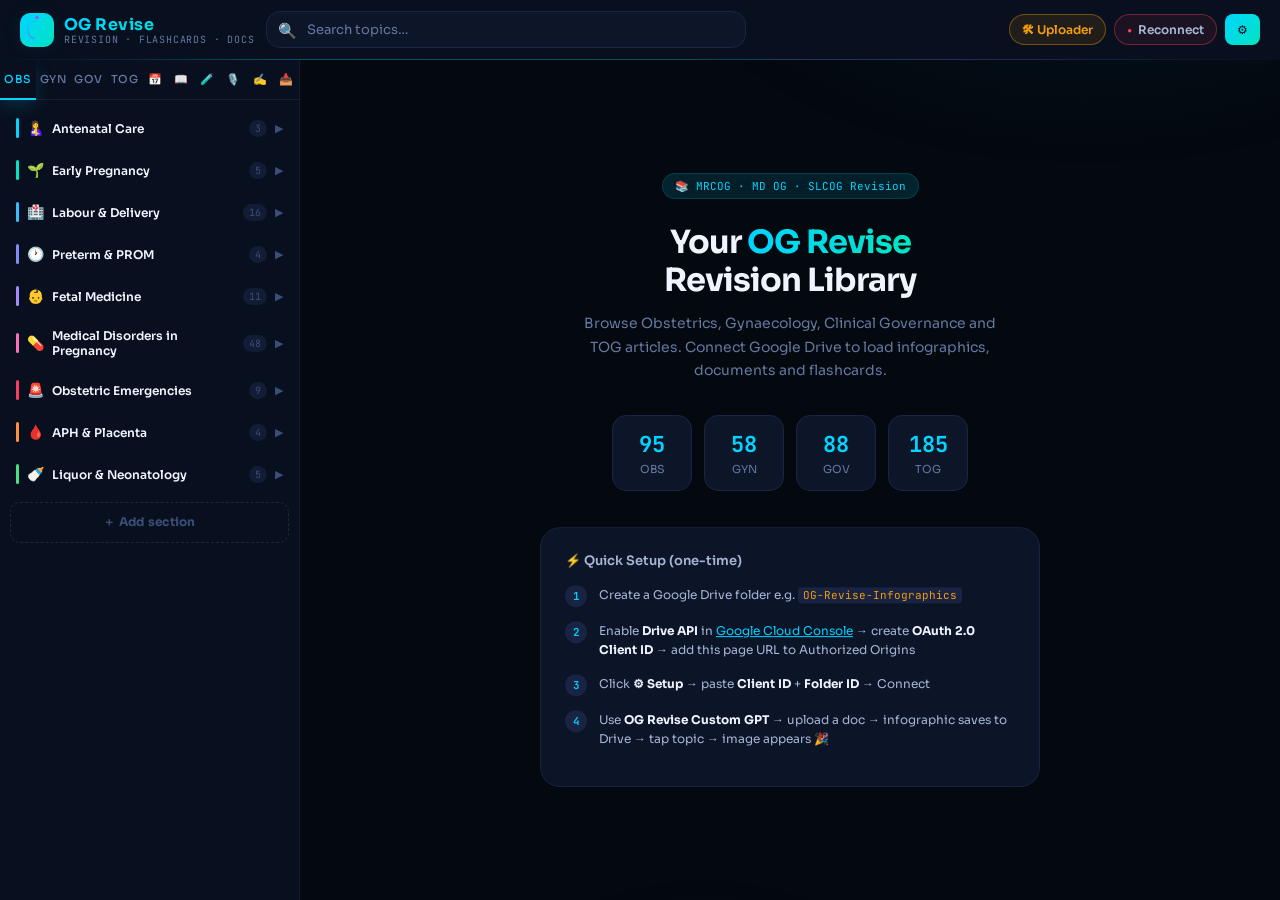
==== index.html @ f4e1acec "Add files via upload" ====
<!DOCTYPE html>
<html lang="en">
<head>
<meta charset="UTF-8">
<!-- OAUTH POPUP HANDLER — runs before app loads.
     When this page is opened as an OAuth popup and receives a token,
     it sends the token to the parent window via postMessage and closes immediately.
     The full app never renders inside the popup. -->
<script>
(function(){
  try {
    if (window.opener && window.location.hash && window.location.hash.includes('access_token')) {
      var parts = new URLSearchParams(window.location.hash.substring(1));
      var tok = parts.get('access_token');
      var exp = parts.get('expires_in') || '3600';
      if (tok) {
        window.opener.postMessage({ type: 'og_drive_token', token: tok, expiresIn: exp }, '*');
        document.write('<html><body style="margin:0;background:#04080f;display:flex;align-items:center;justify-content:center;height:100vh;font-family:sans-serif;color:#0dd;font-size:16px">&#10003; Connected &#8212; closing…</body></html>');
        window.close();
      }
    }
  } catch(e) {}
})();
</script>
<!-- Force panels hidden on parse — prevents stale cached DOM from showing multiple panels -->
<style>
#docx-editor:not(.on),#pdf-viewer:not(.on),#doc-area:not(.on),#fc-area:not(.on),
#sp:not(.on),#lb:not(.on),.fc-modal:not(.on),.fc-deck-menu:not(.on){display:none!important}
</style>
<meta name="viewport" content="width=device-width,initial-scale=1.0,maximum-scale=1.0,user-scalable=no,viewport-fit=cover">
<meta name="theme-color" content="#04080f">
<meta name="apple-mobile-web-app-capable" content="yes">
<meta name="apple-mobile-web-app-status-bar-style" content="black-translucent">
<meta name="apple-mobile-web-app-title" content="OG Revise">
<meta name="mobile-web-app-capable" content="yes">
<meta name="application-name" content="OG Revise">
<title>OG Revise</title>
<meta name="description" content="OG Revise — private O&G exam revision universe. Infographics, documents, flashcards, SBA/EMQ papers, OSCE and essays for PGIM MD and MRCOG.">
<!-- Installable PWA: manifest + icons (companion files in the same folder) -->
<link rel="manifest" href="manifest.webmanifest">
<link rel="apple-touch-icon" href="icon-192.png">
<link rel="icon" type="image/svg+xml" href="logo.svg">
<link rel="icon" type="image/png" sizes="512x512" href="icon-512.png">
<link href="https://fonts.googleapis.com/css2?family=Sora:wght@300;400;500;600;700;800&family=JetBrains+Mono:wght@400;500&display=swap" rel="stylesheet">
<!-- ── CLOUD LAYER ──────────────────────────────────────────────
     og-config.js  : your Worker/Supabase addresses (public-safe)
     og-cloud.js   : private login gate + silent Drive token broker
     og-modern.css : modern visual skin (purely presentational)
     If og-config.js is left empty the app runs exactly as before. -->
<script src="og-config.js"></script>
<script src="https://cdnjs.cloudflare.com/ajax/libs/gsap/3.12.5/gsap.min.js"></script>
<script src="og-cloud.js"></script>
<link rel="stylesheet" href="og-modern.css">
<script src="https://cdnjs.cloudflare.com/ajax/libs/mammoth/1.6.0/mammoth.browser.min.js"></script>
<script src="https://cdnjs.cloudflare.com/ajax/libs/pdf.js/3.11.174/pdf.min.js"></script>
<!-- High-fidelity Word rendering (docx-preview needs JSZip). jsDelivr primary; lazy-loader retries mirrors if these fail. -->
<script src="https://cdn.jsdelivr.net/npm/jszip@3.10.1/dist/jszip.min.js"></script>
<script src="https://cdn.jsdelivr.net/npm/docx-preview@0.3.7/dist/docx-preview.min.js"></script>
<style>
:root{
  --bg-0:#04080f;--bg-1:#080f1e;--bg-2:#0d1529;--bg-3:#121c35;--bg-4:#1a2545;
  --surface:#1e2d50;--surface-hi:#263660;
  --cyan:#00d4ff;--teal:#00e5c0;--violet:#8b5cf6;
  --rose:#f43f5e;--amber:#f59e0b;--green:#10b981;
  --t1:#f0f4ff;--t2:#a8b8d8;--t3:#6478a0;--t4:#3a4e78;
  --r8:8px;--r14:14px;--r20:20px;--r28:28px;
  --font:'Sora',sans-serif;--mono:'JetBrains Mono',monospace;
  --sw:300px;--hh:60px;--tr:0.22s cubic-bezier(0.4,0,0.2,1);
}
*,*::before,*::after{box-sizing:border-box;margin:0;padding:0}
html,body{height:100%;height:-webkit-fill-available;overflow:hidden;
  background:var(--bg-0);color:var(--t1);
  font-family:var(--font);font-size:14px;-webkit-font-smoothing:antialiased}
::-webkit-scrollbar{width:4px}::-webkit-scrollbar-thumb{background:var(--bg-4);border-radius:4px}
#app{display:grid;grid-template-rows:var(--hh) 1fr;
  grid-template-columns:var(--sw) 1fr;
  grid-template-areas:"hd hd" "sb mn";
  height:100vh;height:-webkit-fill-available;overflow:hidden}
/* When editor/PDF is open: collapse sidebar, give editor full width */
#app.fullscreen-edit{grid-template-columns:0 1fr}
#app.fullscreen-edit #sb{display:none}
#app.fullscreen-edit #hd .search-wrap,
#app.fullscreen-edit #hd .logo-sub{display:none}
/* HEADER */
#hd{grid-area:hd;display:flex;align-items:center;gap:12px;padding:0 20px;
  background:var(--bg-1);border-bottom:1px solid rgba(255,255,255,0.06);z-index:100}
.logo{display:flex;align-items:center;gap:10px;flex-shrink:0}
.logo-icon{width:34px;height:34px;background:linear-gradient(135deg,var(--cyan),var(--teal));
  border-radius:10px;display:flex;align-items:center;justify-content:center;font-size:16px}
.logo-text{font-size:16px;font-weight:700;
  background:linear-gradient(90deg,var(--cyan),var(--teal));
  -webkit-background-clip:text;-webkit-text-fill-color:transparent}
.logo-sub{font-size:10px;color:var(--t3);font-family:var(--mono);margin-top:-2px}
.search-wrap{flex:1;max-width:480px;position:relative}
.search-wrap input{width:100%;background:var(--bg-2);border:1px solid var(--bg-4);
  border-radius:var(--r14);padding:9px 16px 9px 40px;color:var(--t1);
  font-family:var(--font);font-size:13px;outline:none;transition:var(--tr)}
.search-wrap input:focus{border-color:var(--cyan);background:var(--bg-3)}
.search-wrap input::placeholder{color:var(--t3)}
.si{position:absolute;left:12px;top:50%;transform:translateY(-50%);color:var(--t3);pointer-events:none;font-size:15px}
.hdr-acts{display:flex;align-items:center;gap:8px;margin-left:auto}
.btn{display:inline-flex;align-items:center;gap:6px;padding:8px 14px;
  border-radius:var(--r8);border:none;cursor:pointer;
  font-family:var(--font);font-size:12px;font-weight:500;
  transition:var(--tr);white-space:nowrap;-webkit-tap-highlight-color:transparent}
.btn-p{background:linear-gradient(135deg,var(--cyan),var(--teal));color:var(--bg-0)}
.btn-p:hover{opacity:0.85}
.btn-g{background:transparent;border:1px solid var(--bg-4);color:var(--t2)}
.btn-g:hover{background:var(--bg-3);color:var(--t1)}
.btn-d{background:rgba(244,63,94,0.15);border:1px solid rgba(244,63,94,0.3);color:var(--rose)}
#tog-sb{display:none;background:transparent;border:none;cursor:pointer;
  color:var(--t2);padding:6px;border-radius:6px;font-size:20px;-webkit-tap-highlight-color:transparent}
/* SIDEBAR */
#sb{grid-area:sb;background:var(--bg-1);
  border-right:1px solid rgba(255,255,255,0.05);
  overflow-y:auto;-webkit-overflow-scrolling:touch;
  display:flex;flex-direction:column;z-index:50;
  transition:transform 0.3s cubic-bezier(0.4,0,0.2,1)}
.tabs{display:flex;border-bottom:1px solid rgba(255,255,255,0.06);
  position:sticky;top:0;background:var(--bg-1);z-index:2;flex-shrink:0}
.tab{flex:1;padding:12px 4px;background:transparent;border:none;cursor:pointer;
  color:var(--t3);font-family:var(--font);font-size:11px;font-weight:500;
  text-transform:uppercase;letter-spacing:0.5px;transition:var(--tr);
  border-bottom:2px solid transparent;margin-bottom:-1px;-webkit-tap-highlight-color:transparent}
.tab.on{color:var(--cyan);border-bottom-color:var(--cyan)}
.tab:hover:not(.on){color:var(--t2)}
.sb-pane{padding:8px 0;flex:1}
/* TOPIC TREE */
.grp{margin-bottom:2px}
.grp-hd{display:flex;align-items:center;gap:8px;padding:10px 16px;
  cursor:pointer;transition:var(--tr);user-select:none;-webkit-tap-highlight-color:transparent}
.grp-hd:hover{background:rgba(255,255,255,0.03)}
.grp-bar{width:3px;height:20px;border-radius:2px;flex-shrink:0}
.grp-name{flex:1;font-size:12px;font-weight:600;color:var(--t1)}
.grp-cnt{font-size:10px;font-family:var(--mono);color:var(--t4);
  background:var(--bg-3);padding:2px 6px;border-radius:10px}
.grp-chev{color:var(--t4);font-size:11px;transition:transform 0.2s}
.grp-hd.open .grp-chev{transform:rotate(90deg)}
.sgrp{display:none}.sgrp.open{display:block}
.sgrp-hd{display:flex;align-items:center;gap:8px;padding:7px 16px 7px 32px;
  cursor:pointer;transition:var(--tr);user-select:none;-webkit-tap-highlight-color:transparent}
.sgrp-hd:hover{background:rgba(255,255,255,0.02)}
.sgrp-name{flex:1;font-size:11px;font-weight:500;color:var(--t2)}
.sgrp-cnt{font-size:10px;font-family:var(--mono);color:var(--t4)}
.sgrp-chev{color:var(--t4);font-size:10px;transition:transform 0.2s}
.sgrp-hd.open .sgrp-chev{transform:rotate(90deg)}
.topics{display:none}.topics.open{display:block}
.ti{display:flex;align-items:center;gap:8px;padding:7px 16px 7px 44px;
  cursor:pointer;transition:var(--tr);border-left:2px solid transparent;-webkit-tap-highlight-color:transparent}
.ti:hover{background:rgba(255,255,255,0.02)}
.ti.on{background:rgba(0,212,255,0.06);border-left-color:var(--cyan)}
.ti-dot{width:5px;height:5px;border-radius:50%;background:var(--t4);flex-shrink:0}
.ti.has-img .ti-dot{background:var(--teal)}
.ti-name{font-size:12px;color:var(--t2);line-height:1.4}
.ti.on .ti-name{color:var(--t1)}
/* ── Editable taxonomy UI ── */
.tax-add-topic{font-size:11px;color:var(--t4);padding:7px 16px 7px 44px;cursor:pointer;
  -webkit-tap-highlight-color:transparent;transition:var(--tr);font-weight:600;letter-spacing:0.02em}
.tax-add-topic:hover{color:var(--cyan);background:rgba(0,212,255,0.04)}
.tax-add-section{font-size:12px;color:var(--t4);padding:11px 16px;margin:8px 10px 20px;cursor:pointer;
  -webkit-tap-highlight-color:transparent;transition:var(--tr);font-weight:700;border:1.5px dashed rgba(255,255,255,0.1);
  border-radius:10px;text-align:center;letter-spacing:0.02em}
.tax-add-section:hover{color:var(--cyan);border-color:rgba(0,212,255,0.4);background:rgba(0,212,255,0.04)}
/* Context menu (long-press) */
.tax-menu-back{position:fixed;inset:0;z-index:100001;background:rgba(2,5,12,0.72);display:none;align-items:flex-end;justify-content:center}
.tax-menu-back.on{display:flex}
.tax-menu{background:#0a1322;border:1.5px solid #1a2545;border-radius:20px 20px 0 0;width:100%;max-width:520px;padding:16px 16px 26px;animation:taxUp 0.22s cubic-bezier(.22,1,.36,1)}
@keyframes taxUp{from{transform:translateY(100%)}to{transform:translateY(0)}}
.tax-menu-grab{width:38px;height:4px;background:#2a3a5c;border-radius:2px;margin:2px auto 14px}
.tax-menu-title{font-size:14px;font-weight:800;color:#f0f4ff;margin-bottom:12px;padding:0 4px}
.tax-menu-row{width:100%;display:flex;align-items:center;gap:13px;padding:14px 14px;border-radius:12px;
  border:none;background:transparent;color:#d8e2f5;font-size:15px;font-weight:600;cursor:pointer;
  font-family:'Sora',sans-serif;-webkit-tap-highlight-color:transparent;text-align:left;transition:background 0.12s}
.tax-menu-row:active{background:#0d1529}
.tax-menu-row.danger{color:#f43f5e}
.tax-menu-row span:first-child{font-size:18px;width:24px;text-align:center}
/* Delete-choice modal */
.tax-del-back{position:fixed;inset:0;z-index:100002;background:rgba(2,5,12,0.75);display:none;align-items:center;justify-content:center;padding:24px}
.tax-del-back.on{display:flex}
.tax-del{background:#0a1322;border:1.5px solid #1a2545;border-radius:18px;max-width:440px;width:100%;padding:22px;animation:taxUp 0.2s ease}
.tax-del-title{font-size:16px;font-weight:800;color:#f0f4ff;margin-bottom:14px;line-height:1.5}
.tax-del-btn{width:100%;padding:13px;border-radius:12px;font-size:14px;font-weight:700;cursor:pointer;
  font-family:'Sora',sans-serif;-webkit-tap-highlight-color:transparent;margin-top:9px;border:1.5px solid #1a2545;background:#0d1529;color:#c8d4ec}
.tax-del-btn.keep{border-color:rgba(16,185,129,0.5);background:rgba(16,185,129,0.1);color:#10b981}
.tax-del-btn.wipe{border-color:rgba(244,63,94,0.45);background:rgba(244,63,94,0.1);color:#f43f5e}
.tax-del-btn:active{transform:scale(0.98)}
/* TOG SIDEBAR — tap year to load all images for that year */
.tog-year{margin-bottom:2px}
.tog-year-hd{display:flex;align-items:center;gap:8px;padding:12px 16px;
  cursor:pointer;transition:var(--tr);user-select:none;
  border-left:3px solid transparent;-webkit-tap-highlight-color:transparent}
.tog-year-hd:hover{background:rgba(255,255,255,0.04)}
.tog-year-hd.on{background:rgba(139,92,246,0.1);border-left-color:#8b5cf6}
.tog-year-bar{width:3px;height:22px;border-radius:2px;flex-shrink:0}
.tog-year-label{flex:1;font-size:13px;font-weight:600;color:var(--t1)}
.tog-year-hd.on .tog-year-label{color:#c4b5fd}
.tog-year-cnt{font-size:10px;font-family:var(--mono);color:var(--t4);
  background:var(--bg-3);padding:2px 7px;border-radius:10px}
/* INBOX */
.ib-hd{padding:14px 16px 8px}
.ib-title{font-size:13px;font-weight:600;color:var(--t1);margin-bottom:4px}
.ib-sub{font-size:11px;color:var(--t3);line-height:1.6;margin-bottom:8px}
.ib-scan{display:flex;align-items:center;justify-content:center;gap:6px;
  margin:6px 16px;padding:9px;background:rgba(245,158,11,0.08);
  border:1px dashed rgba(245,158,11,0.3);border-radius:var(--r8);
  color:var(--amber);font-size:12px;cursor:pointer;transition:var(--tr)}
.ib-item{display:flex;align-items:flex-start;gap:10px;padding:9px 16px;
  cursor:pointer;transition:var(--tr);border-left:2px solid transparent;-webkit-tap-highlight-color:transparent}
.ib-item:hover{background:rgba(255,255,255,0.02)}
.ib-item.on{background:rgba(245,158,11,0.06);border-left-color:var(--amber)}
.ib-dot{width:7px;height:7px;border-radius:50%;background:var(--amber);flex-shrink:0;margin-top:4px}
.ib-nm{font-size:12px;color:var(--t2);line-height:1.45;flex:1}
.ib-tag{font-size:10px;font-family:var(--mono);color:var(--amber);
  background:rgba(245,158,11,0.08);padding:1px 6px;border-radius:8px;white-space:nowrap;flex-shrink:0;margin-top:2px}
.ib-empty{padding:28px 16px;text-align:center;color:var(--t3);font-size:12px;line-height:1.7}
/* MAIN */
#mn{grid-area:mn;overflow:hidden;
  background:var(--bg-0);display:flex;flex-direction:column;min-height:0}
/* WELCOME */
#welcome{display:flex;flex-direction:column;align-items:center;
  justify-content:center;flex:1;min-height:0;overflow-y:auto;
  -webkit-overflow-scrolling:touch;padding:40px;text-align:center}
.w-badge{display:inline-flex;align-items:center;gap:6px;
  background:rgba(0,212,255,0.08);border:1px solid rgba(0,212,255,0.2);
  color:var(--cyan);padding:5px 12px;border-radius:20px;font-size:11px;font-family:var(--mono);margin-bottom:24px}
.w-title{font-size:32px;font-weight:700;color:var(--t1);letter-spacing:-1px;margin-bottom:12px;line-height:1.2}
.w-title span{background:linear-gradient(90deg,var(--cyan),var(--teal));
  -webkit-background-clip:text;-webkit-text-fill-color:transparent}
.w-sub{font-size:14px;color:var(--t3);max-width:420px;line-height:1.7;margin-bottom:32px}
.w-stats{display:flex;gap:12px;margin-bottom:36px;flex-wrap:wrap;justify-content:center}
.stat{background:var(--bg-2);border:1px solid var(--bg-4);border-radius:var(--r14);padding:14px 16px;text-align:center;min-width:80px}
.stat-n{font-size:22px;font-weight:700;font-family:var(--mono);color:var(--cyan)}
.stat-l{font-size:11px;color:var(--t3);margin-top:3px}
.setup-box{background:var(--bg-2);border:1px solid var(--bg-4);border-radius:var(--r20);padding:24px;max-width:500px;width:100%;text-align:left}
.setup-title{font-size:13px;font-weight:600;color:var(--t2);margin-bottom:16px}
.setup-step{display:flex;gap:12px;align-items:flex-start;margin-bottom:14px}
.sn{width:22px;height:22px;background:var(--bg-4);border-radius:50%;display:flex;align-items:center;justify-content:center;font-size:11px;font-weight:600;font-family:var(--mono);color:var(--cyan);flex-shrink:0}
.st{font-size:12px;color:var(--t2);line-height:1.6}
.st strong{color:var(--t1)}
.st code{background:var(--bg-4);padding:1px 5px;border-radius:4px;font-family:var(--mono);color:var(--amber);font-size:11px}
/* CONTENT */
#content{display:none;flex-direction:column;flex:1;min-height:0}
.c-hd{padding:20px 24px 0;flex-shrink:0}
.crumb{display:flex;align-items:center;gap:6px;font-size:11px;font-family:var(--mono);color:var(--t3);margin-bottom:10px}
.crumb-sep{color:var(--t4)}
.c-title{font-size:20px;font-weight:700;color:var(--t1);letter-spacing:-0.4px;margin-bottom:6px;display:flex;align-items:center;gap:10px}
.c-meta{display:flex;align-items:center;gap:10px;margin-bottom:16px;flex-wrap:wrap}
.mpill{display:inline-flex;align-items:center;gap:5px;padding:4px 10px;border-radius:20px;font-size:11px;background:var(--bg-3);color:var(--t3)}
.mpill.hi{background:rgba(0,229,192,0.1);color:var(--teal)}
.c-tb{padding:0 24px 14px;display:flex;align-items:center;gap:10px;flex-shrink:0;border-bottom:1px solid rgba(255,255,255,0.05);flex-wrap:wrap}
.vtog{display:flex;background:var(--bg-2);border-radius:var(--r8);padding:3px;gap:2px}
.vb{background:transparent;border:none;cursor:pointer;padding:5px 8px;border-radius:5px;color:var(--t3);font-size:14px;transition:var(--tr);-webkit-tap-highlight-color:transparent}
.vb.on{background:var(--bg-4);color:var(--t1)}
.sort-sel{background:var(--bg-2);border:1px solid var(--bg-4);color:var(--t2);border-radius:var(--r8);padding:6px 10px;font-size:12px;font-family:var(--font);outline:none}
.img-grid{padding:20px 24px;display:grid;grid-template-columns:repeat(auto-fill,minmax(240px,1fr));gap:16px;align-content:start}
.img-grid.list{grid-template-columns:1fr;gap:10px}
.icard{background:var(--bg-2);border:1px solid var(--bg-4);border-radius:var(--r20);overflow:hidden;cursor:pointer;transition:transform var(--tr),box-shadow var(--tr),border-color var(--tr)}
.icard:hover{transform:translateY(-3px);box-shadow:0 0 40px rgba(0,212,255,0.12);border-color:rgba(0,212,255,0.25)}
.icard.list{display:flex;align-items:center;border-radius:var(--r14)}
.ic-thumb{aspect-ratio:4/3;overflow:hidden;background:var(--bg-3);position:relative}
.icard.list .ic-thumb{aspect-ratio:unset;width:100px;height:70px;flex-shrink:0}
.ic-thumb img{width:100%;height:100%;object-fit:cover;transition:transform 0.4s}
.icard:hover .ic-thumb img{transform:scale(1.04)}
.ic-body{padding:12px}
.icard.list .ic-body{padding:10px 14px;flex:1}
.ic-name{font-size:12px;font-weight:500;color:var(--t1);margin-bottom:4px;line-height:1.4}
/* Infographic card context menu */
.img-ctx-menu{position:fixed;z-index:300;background:var(--bg-2);border:1px solid var(--bg-4);
  border-radius:14px;padding:6px;box-shadow:0 8px 32px rgba(0,0,0,0.5);min-width:190px;
  display:none}
.img-ctx-menu.on{display:block}
.img-ctx-item{display:flex;align-items:center;gap:10px;padding:10px 14px;border-radius:9px;
  font-size:13px;color:var(--t1);cursor:pointer;transition:background 0.12s;
  -webkit-tap-highlight-color:transparent;user-select:none}
.img-ctx-item:hover,.img-ctx-item:active{background:var(--bg-3)}
.img-ctx-item.danger{color:var(--rose)}
.img-ctx-item.danger:hover{background:rgba(244,63,94,0.1)}
/* TOG issue items */
.tog-issue{padding:6px 0 6px 24px}
.tog-issue-item{display:flex;align-items:center;gap:8px;padding:8px 16px;cursor:pointer;
  font-size:12px;color:var(--t3);border-left:2px solid transparent;transition:all 0.15s;
  -webkit-tap-highlight-color:transparent}
.tog-issue-item:hover,.tog-issue-item.on{color:var(--t1);border-left-color:var(--violet);
  background:rgba(139,92,246,0.06)}
.ic-date{font-size:10px;font-family:var(--mono);color:var(--t4)}
.ic-cached{position:absolute;top:8px;left:8px;background:rgba(16,185,129,0.85);border-radius:20px;padding:2px 7px;font-size:10px;font-family:var(--mono);color:#fff}
/* EMPTY/LOADING */
.empty{display:flex;flex-direction:column;align-items:center;justify-content:center;min-height:400px;padding:40px;text-align:center}
.empty-icon{font-size:48px;margin-bottom:16px;opacity:0.4}
.empty-title{font-size:16px;font-weight:600;color:var(--t2);margin-bottom:8px}
.empty-sub{font-size:13px;color:var(--t3);line-height:1.6;max-width:320px}
.skel-grid{padding:20px 24px;display:grid;grid-template-columns:repeat(auto-fill,minmax(240px,1fr));gap:16px}
.skel{background:var(--bg-2);border:1px solid var(--bg-4);border-radius:var(--r20);overflow:hidden}
.skel-t{aspect-ratio:4/3;background:linear-gradient(90deg,var(--bg-3) 25%,var(--bg-4) 50%,var(--bg-3) 75%);background-size:200% 100%;animation:shim 1.5s infinite}
.skel-b{padding:12px}.skel-l{height:10px;border-radius:5px;background:linear-gradient(90deg,var(--bg-3) 25%,var(--bg-4) 50%,var(--bg-3) 75%);background-size:200% 100%;animation:shim 1.5s infinite;margin-bottom:8px}.skel-l.s{width:60%}
@keyframes shim{to{background-position:-200% 0}}
/* LIGHTBOX */
#lb{display:none;position:fixed;inset:0;background:#000;z-index:1000;touch-action:none}
#lb.on{display:block}
.lb-top{position:absolute;top:0;left:0;right:0;display:flex;align-items:center;justify-content:space-between;
  padding:max(env(safe-area-inset-top,0px) + 10px,14px) 14px 14px;z-index:20;
  background:linear-gradient(to bottom,rgba(0,0,0,0.85),transparent);
  transition:opacity 0.4s}
.lb-top.hidden{opacity:0;pointer-events:none}
.lb-fn{font-size:12px;color:rgba(255,255,255,0.85);font-family:var(--mono);flex:1;overflow:hidden;text-overflow:ellipsis;white-space:nowrap;margin-right:10px}
.lb-acts{display:flex;gap:8px;flex-shrink:0}
.lb-btn{background:rgba(0,0,0,0.55);border:1px solid rgba(255,255,255,0.22);border-radius:50%;width:44px;height:44px;min-width:44px;display:flex;align-items:center;justify-content:center;cursor:pointer;color:#fff;font-size:18px;font-weight:300;-webkit-tap-highlight-color:transparent;transition:background 0.15s;user-select:none}
.lb-btn:active{background:rgba(255,255,255,0.22)}
.lb-btn.cls{background:rgba(180,0,30,0.65);border-color:rgba(255,80,80,0.5)}
#lb-stage{position:absolute;inset:0;overflow:hidden;touch-action:none;cursor:grab;
  -webkit-touch-callout:none;-webkit-user-select:none;user-select:none}
#lb-stage.drag{cursor:grabbing}
#lb-img{position:absolute;display:block;pointer-events:none;transform-origin:center center;will-change:transform;image-rendering:auto;-webkit-user-drag:none;user-select:none}
.lb-bot{position:absolute;bottom:0;left:0;right:0;display:flex;align-items:center;justify-content:center;gap:24px;
  padding:14px 14px max(env(safe-area-inset-bottom,0px) + 14px,18px);z-index:20;
  background:linear-gradient(to top,rgba(0,0,0,0.85),transparent);transition:opacity 0.4s}
.lb-bot.hidden{opacity:0;pointer-events:none}
.lb-nav{background:rgba(0,0,0,0.55);border:1px solid rgba(255,255,255,0.25);border-radius:50%;width:54px;height:54px;min-width:54px;display:flex;align-items:center;justify-content:center;cursor:pointer;color:#fff;font-size:24px;-webkit-tap-highlight-color:transparent;transition:background 0.15s}
.lb-nav:active{background:rgba(255,255,255,0.2)}
.lb-ctr{background:rgba(0,0,0,0.6);border:1px solid rgba(255,255,255,0.2);border-radius:20px;padding:7px 20px;font-size:13px;font-family:var(--mono);color:rgba(255,255,255,0.9);min-width:75px;text-align:center}
.lb-zoom-ind{position:absolute;top:72px;left:50%;transform:translateX(-50%);background:rgba(0,0,0,0.72);border:1px solid rgba(255,255,255,0.2);border-radius:20px;padding:5px 14px;font-size:12px;font-family:var(--mono);color:#fff;pointer-events:none;opacity:0;transition:opacity 0.3s;z-index:25}
.lb-zoom-ind.show{opacity:1}
.lb-hint{position:absolute;bottom:82px;left:0;right:0;text-align:center;font-size:11px;color:rgba(255,255,255,0.35);pointer-events:none;z-index:15;transition:opacity 0.5s}
/* ANNOTATION */
#ann-toolbar{position:absolute;left:12px;top:50%;transform:translateY(-50%);z-index:30;display:none;flex-direction:column;gap:8px;background:rgba(0,0,0,0.75);border:1px solid rgba(255,255,255,0.15);border-radius:16px;padding:10px 8px;-webkit-backdrop-filter:blur(8px);backdrop-filter:blur(8px)}
#ann-toolbar.show{display:flex}
.ann-sep{width:100%;height:1px;background:rgba(255,255,255,0.12);margin:2px 0}
.at-btn{width:40px;height:40px;border-radius:50%;border:2px solid transparent;display:flex;align-items:center;justify-content:center;cursor:pointer;font-size:17px;transition:all 0.15s;-webkit-tap-highlight-color:transparent;background:transparent;color:#fff;flex-shrink:0}
.at-btn:active{transform:scale(0.9)}
.at-btn.on{border-color:var(--cyan);background:rgba(0,212,255,0.15)}
.at-btn.danger.on{border-color:var(--rose);background:rgba(244,63,94,0.15)}
.at-color{width:26px;height:26px;border-radius:50%;border:2px solid transparent;cursor:pointer;transition:all 0.15s;flex-shrink:0;-webkit-tap-highlight-color:transparent}
.at-color.on{border-color:#fff;transform:scale(1.2)}
.at-slider-wrap{display:flex;flex-direction:column;align-items:center;gap:4px}
.at-slider-lbl{font-size:9px;color:rgba(255,255,255,0.5);font-family:var(--mono)}
#ann-thickness,#ann-opacity{-webkit-appearance:slider-vertical;writing-mode:vertical-lr;direction:rtl;width:24px;height:80px;accent-color:var(--cyan);cursor:pointer;touch-action:none}
#ann-canvas{position:absolute;inset:0;z-index:5;touch-action:none;-webkit-touch-callout:none;pointer-events:none;-webkit-user-select:none;user-select:none}
#ann-canvas.drawing{pointer-events:all;cursor:crosshair}
#ann-canvas.erasing{pointer-events:all;cursor:cell}
#ann-save-status{position:absolute;bottom:90px;left:50%;transform:translateX(-50%);background:rgba(0,0,0,0.7);border:1px solid rgba(255,255,255,0.15);border-radius:20px;padding:4px 12px;font-size:11px;font-family:var(--mono);color:rgba(255,255,255,0.8);pointer-events:none;opacity:0;transition:opacity 0.3s;z-index:35}
#ann-save-status.show{opacity:1}
/* SETTINGS */
#sp{display:none;position:fixed;inset:0;z-index:200;align-items:center;justify-content:center;background:rgba(0,0,0,0.7);-webkit-backdrop-filter:blur(6px);backdrop-filter:blur(6px)}
#sp.on{display:flex}
.sp-box{background:var(--bg-2);border:1px solid var(--bg-4);border-radius:var(--r28);padding:28px;width:min(92vw,500px);max-height:85vh;overflow-y:auto;box-shadow:0 20px 60px rgba(0,0,0,0.8)}
.sp-title{font-size:18px;font-weight:700;color:var(--t1);margin-bottom:6px}
.sp-sub{font-size:13px;color:var(--t3);margin-bottom:24px}
.sp-sec{margin-bottom:22px}
.sp-lbl{font-size:11px;font-weight:600;color:var(--t3);text-transform:uppercase;letter-spacing:0.8px;margin-bottom:10px}
.sp-input{width:100%;background:var(--bg-3);border:1px solid var(--bg-4);border-radius:var(--r8);padding:10px 14px;color:var(--t1);font-family:var(--mono);font-size:12px;outline:none;transition:var(--tr)}
.sp-input:focus{border-color:var(--cyan)}
.sp-hint{font-size:11px;color:var(--t4);margin-top:6px;line-height:1.6}
.sp-hint a{color:var(--cyan);text-decoration:none}
.sp-hint code{background:var(--bg-4);padding:1px 4px;border-radius:3px;font-family:var(--mono);font-size:10px;color:var(--amber)}
.sp-foot{display:flex;gap:10px;justify-content:flex-end;margin-top:8px}
.oa-status{padding:12px 14px;border-radius:var(--r8);font-size:12px;margin-bottom:14px;display:flex;align-items:center;gap:8px}
.oa-status.ok{background:rgba(16,185,129,0.1);border:1px solid rgba(16,185,129,0.2);color:var(--green)}
.oa-status.no{background:rgba(244,63,94,0.08);border:1px solid rgba(244,63,94,0.2);color:var(--rose)}
.sdot{width:8px;height:8px;border-radius:50%;flex-shrink:0}
.sdot.on{background:var(--green);box-shadow:0 0 6px var(--green)}
.sdot.off{background:var(--rose)}
.cache-stat{font-family:var(--mono);font-size:12px;color:var(--teal);margin-top:8px;padding:6px 10px;background:rgba(0,229,192,0.05);border:1px solid rgba(0,229,192,0.15);border-radius:var(--r8)}
/* SEARCH */
#sr{display:none;position:absolute;top:var(--hh);left:0;right:0;background:var(--bg-1);border-bottom:1px solid var(--bg-4);z-index:90;max-height:50vh;overflow-y:auto;padding:12px 0;box-shadow:0 20px 40px rgba(0,0,0,0.5)}
#sr.on{display:block}
.sr-item{display:flex;align-items:center;gap:10px;padding:9px 24px;cursor:pointer;transition:var(--tr);-webkit-tap-highlight-color:transparent}
.sr-item:hover{background:var(--bg-3)}
.sr-icon{font-size:14px;flex-shrink:0}
.sr-txt{flex:1;min-width:0}
.sr-name{font-size:13px;color:var(--t1)}
.sr-path{font-size:11px;color:var(--t3);font-family:var(--mono)}
.sr-badge{font-size:10px;padding:2px 7px;border-radius:10px;font-family:var(--mono)}
.sr-badge.obs{background:rgba(0,212,255,0.1);color:var(--cyan)}
.sr-badge.gyn{background:rgba(0,229,192,0.1);color:var(--teal)}
.sr-badge.gov{background:rgba(99,102,241,0.1);color:#6366f1}
.sr-badge.tog{background:rgba(139,92,246,0.1);color:#8b5cf6}
.sr-none{padding:20px 24px;text-align:center;color:var(--t3);font-size:13px}
/* TOAST */
#toast{position:fixed;bottom:24px;right:24px;background:var(--bg-3);border:1px solid var(--bg-4);border-radius:var(--r14);padding:12px 18px;font-size:13px;color:var(--t1);box-shadow:0 8px 40px rgba(0,0,0,0.6);z-index:2000;transform:translateY(80px);opacity:0;transition:all 0.3s cubic-bezier(0.4,0,0.2,1);display:flex;align-items:center;gap:8px;max-width:320px}
#toast.show{transform:translateY(0);opacity:1}
#toast.ok{border-left:3px solid var(--teal)}
#toast.err{border-left:3px solid var(--rose)}
#toast.info{border-left:3px solid var(--cyan)}
/* RESPONSIVE */
@media(max-width:768px){
  :root{--sw:280px}
  #app{grid-template-columns:1fr;grid-template-areas:"hd" "mn"}
  #sb{position:fixed;top:var(--hh);left:0;bottom:0;
    -webkit-transform:translateX(-100%);transform:translateX(-100%);
    box-shadow:4px 0 30px rgba(0,0,0,0.6);-webkit-overflow-scrolling:touch}
  #sb.open{-webkit-transform:translateX(0);transform:translateX(0)}
  #tog-sb{display:block}
  #sync-btn{padding:8px 10px;font-size:11px}
  .search-wrap{max-width:none;flex:1}
  .hdr-acts{flex-shrink:0}
  .img-grid{grid-template-columns:repeat(auto-fill,minmax(160px,1fr));gap:10px;padding:12px}
  .w-title{font-size:24px}
  .c-hd{padding:14px 16px 0}
  .c-tb{padding:0 16px 12px}
}
/* ── Drive Disconnect Popup ── */
#drive-reconnect-popup{display:none;position:fixed;inset:0;z-index:500;
  background:rgba(0,0,0,0.7);backdrop-filter:blur(6px);
  align-items:center;justify-content:center}
#drive-reconnect-popup.on{display:flex}
.drp-box{background:var(--bg-2);border:1px solid var(--bg-4);border-radius:20px;
  padding:32px 28px;max-width:360px;width:90%;text-align:center}
.drp-icon{font-size:48px;margin-bottom:12px}
.drp-title{font-size:18px;font-weight:700;color:var(--t1);margin-bottom:8px}
.drp-sub{font-size:13px;color:var(--t3);margin-bottom:24px;line-height:1.6}
/* ── Phone/mobile improvements ── */
@media(max-width:480px){
  .logo-sub{display:none}.logo-text{font-size:14px}
  #sync-btn{display:none!important}
  .search-wrap input{font-size:12px;padding:8px 12px 8px 36px}
  /* Larger tap targets for phone */
  .tab{min-width:44px;min-height:44px;font-size:11px}
  .mode-btn{padding:9px 12px;font-size:12px;min-height:40px}
  .fc-rate-btn{padding:14px 8px;font-size:13px}
  /* Infographics grid on phone — 2 columns */
  .img-grid{grid-template-columns:repeat(2,1fr)!important;gap:8px;padding:10px}
  /* Flashcard buttons stack better on phone */
  .fc-deck-header{padding:12px}
  /* Mode bar wraps better */
  .mode-bar{gap:4px}
  .mode-btn{font-size:11px;padding:7px 10px}
  /* Larger back button in editor */
  #editor-back-btn{padding:10px 14px;font-size:13px}
}
@keyframes fadeIn{from{opacity:0;transform:translateY(10px)}to{opacity:1;transform:translateY(0)}}
.ani{animation:fadeIn 0.3s ease forwards}
@keyframes spin{from{transform:rotate(0deg)}to{transform:rotate(360deg)}}

/* ── MODE SWITCHER BUTTONS ── */
.mode-bar{display:flex;align-items:center;gap:6px;margin-bottom:12px;flex-wrap:wrap}
.mode-btn{display:flex;align-items:center;gap:5px;padding:7px 12px;
  border-radius:var(--r8);border:1.5px solid var(--bg-4);
  cursor:pointer;font-family:var(--font);font-size:12px;font-weight:600;
  transition:all 0.18s;background:var(--bg-2);color:var(--t3);
  -webkit-tap-highlight-color:transparent;white-space:nowrap}
.mode-btn:active{transform:scale(0.96)}
.mode-btn.infographics.on{background:rgba(245,158,11,0.15);border-color:var(--amber);color:var(--amber)}
.mode-btn.documents.on{background:rgba(244,63,94,0.15);border-color:var(--rose);color:var(--rose)}
.mode-btn.flashcards.on{background:rgba(16,185,129,0.15);border-color:var(--green);color:var(--green)}
.mode-btn.copy-prompt{background:rgba(139,92,246,0.1);border-color:rgba(139,92,246,0.4);color:var(--violet);padding:7px 10px}
.mode-btn.copy-prompt.copied{background:rgba(16,185,129,0.15);border-color:var(--green);color:var(--green)}

/* ── DOCUMENT VIEWER ── */
#doc-area{display:none;flex-direction:column;flex:1;overflow:hidden;min-height:0}
#doc-area.on{display:flex}
.doc-list{padding:20px 24px;display:flex;flex-direction:column;gap:10px}
.doc-card{display:flex;align-items:center;gap:12px;padding:14px 16px;
  background:var(--bg-2);border:1px solid var(--bg-4);border-radius:var(--r14);
  cursor:pointer;transition:all var(--tr);-webkit-tap-highlight-color:transparent}
.doc-card:hover{border-color:var(--rose);background:rgba(244,63,94,0.05)}
.doc-icon{width:42px;height:42px;border-radius:var(--r8);display:flex;
  align-items:center;justify-content:center;font-size:20px;flex-shrink:0}
.doc-icon.docx{background:rgba(37,99,235,0.15);border:1px solid rgba(37,99,235,0.3)}
.doc-icon.pdf{background:rgba(220,38,38,0.15);border:1px solid rgba(220,38,38,0.3)}
.doc-info{flex:1;min-width:0}
.doc-name{font-size:13px;font-weight:500;color:var(--t1);
  overflow:hidden;text-overflow:ellipsis;white-space:nowrap;margin-bottom:3px}
.doc-meta{font-size:11px;color:var(--t3);font-family:var(--mono)}
.doc-open-btn{font-size:11px;padding:5px 10px;border-radius:var(--r8);
  border:1px solid var(--bg-4);background:transparent;color:var(--t2);
  cursor:pointer;-webkit-tap-highlight-color:transparent;white-space:nowrap}

/* ── DOCX EDITOR ── */
#docx-editor{display:none;flex-direction:column;flex:1;overflow:hidden;min-height:0}
#docx-editor.on{display:flex}
/* When the editor or PDF viewer is open, hide the topic header/mode bar and
   let the editor fill the ENTIRE content area edge-to-edge (fixes shrink bug) */
#content.editing .c-hd,
#content.editing #inf-area,
#content.editing #doc-area,
#content.editing #fc-area{display:none!important}
#content.editing{padding:0}
#content.editing #docx-editor,
#content.editing #pdf-viewer{flex:1;width:100%;min-height:0}
/* Topbar, ribbon and ann-panel are flex children of #docx-editor —
   they are flex-shrink:0 so they never scroll away.
   Only #editor-content scrolls. NO position:sticky needed. */
.editor-topbar{display:flex;align-items:center;gap:8px;padding:10px 16px;
  background:#f3f4f6;border-bottom:1px solid #d1d5db;
  flex-shrink:0;flex-wrap:wrap;z-index:10}
.editor-back{background:#fff;border:1px solid #d1d5db;color:#374151;
  border-radius:var(--r8);padding:6px 10px;font-size:12px;cursor:pointer;
  display:flex;align-items:center;gap:5px;-webkit-tap-highlight-color:transparent}
.editor-back:hover{background:#e5e7eb}
.editor-title{font-size:13px;font-weight:600;color:#111827;flex:1;
  overflow:hidden;text-overflow:ellipsis;white-space:nowrap}
.editor-save-btn{background:linear-gradient(135deg,#2563eb,#1d4ed8);
  color:#fff;border:none;border-radius:var(--r8);
  padding:7px 14px;font-size:12px;font-weight:600;cursor:pointer;white-space:nowrap}
.editor-save-btn:disabled{opacity:0.5;cursor:not-allowed}
.ribbon{display:flex;align-items:center;gap:4px;padding:6px 16px;
  background:#f9fafb;border-bottom:1px solid #e5e7eb;
  flex-shrink:0;flex-wrap:wrap}
.rb-btn{background:#fff;border:1px solid #e5e7eb;
  border-radius:5px;padding:4px 7px;color:#374151;cursor:pointer;
  font-size:13px;min-width:30px;height:30px;display:flex;align-items:center;
  justify-content:center;transition:all 0.12s;-webkit-tap-highlight-color:transparent}
.rb-btn:hover{background:#f3f4f6;border-color:#9ca3af}
.rb-btn.on{background:#dbeafe;border-color:#2563eb;color:#2563eb}
.rb-sep{width:1px;height:22px;background:#e5e7eb;margin:0 2px}
.rb-sel{background:#fff;border:1px solid #e5e7eb;color:#374151;
  border-radius:5px;padding:4px 6px;font-size:11px;outline:none;height:30px;cursor:pointer}
.rb-zoom{display:flex;align-items:center;gap:4px;margin-left:auto}
.rb-zoom-lbl{font-size:11px;color:#6b7280;font-family:var(--mono);min-width:38px;text-align:center}
/* Only the content area scrolls */
#editor-content{flex:1;min-height:0;overflow:auto;-webkit-overflow-scrolling:touch;
  background:#e5e7eb;padding:20px;position:relative}
/* Infographics grid scrolls to show all images */
#inf-area{display:flex;flex-direction:column;flex:1;min-height:0;overflow:hidden}
#img-area{flex:1;min-height:0;overflow-y:auto;-webkit-overflow-scrolling:touch}
/* Word-like page container */
#editor-page{background:#fff;
  box-shadow:0 2px 8px rgba(0,0,0,0.15);
  margin:0 auto;
  min-height:600px;padding:40px 48px;
  transform-origin:top center;
  transition:transform 0.15s ease;
  width:794px;max-width:100%}
#editor-body{min-height:500px;outline:none;
  font-family:'Calibri','Segoe UI',Georgia,serif;font-size:15px;line-height:1.55;
  color:#111827;caret-color:#2563eb;word-wrap:break-word}
#editor-body:focus{outline:none}
#editor-body h1.doc-title{text-align:center;font-size:26px;border:none;
  color:#1e3a5f;margin:6px 0 14px;padding:0;letter-spacing:0.3px}
#editor-body h1{font-size:20px;font-weight:700;color:#1e3a5f;
  margin:20px 0 10px;border-bottom:2px solid #1e3a5f;padding-bottom:4px}
#editor-body h2{font-size:16px;font-weight:700;color:#1e40af;margin:16px 0 8px}
#editor-body h3{font-size:14px;font-weight:600;color:#1d4ed8;margin:12px 0 6px}
#editor-body p{margin:6px 0;line-height:1.8}
#editor-body ul,#editor-body ol{margin:6px 0 6px 24px;line-height:1.8}
#editor-body li{margin:3px 0}
#editor-body table{border-collapse:collapse;width:100%;margin:12px 0;font-size:12px}
#editor-body td,#editor-body th{border:1px solid #9ca3af;padding:6px 10px}
#editor-body th{background:#1e3a5f;color:#fff;font-weight:600}
#editor-body tr:nth-child(even) td{background:#f0f4ff}
#editor-body strong{color:#991b1b}
#editor-body em{color:#166534}
#editor-body mark{background:#fef08a;color:#111827}
#editor-body blockquote{border-left:3px solid #2563eb;padding-left:12px;
  color:#374151;margin:8px 0;font-style:italic}

/* ── PDF VIEWER ── */
/* ── DOCX/PDF ANNOTATION OVERLAY ── */
.ann-overlay-wrap{position:relative;flex:1;overflow:hidden}
#doc-ann-canvas,#pdf-ann-canvas{
  position:absolute;top:0;left:0;width:100%;height:100%;
  z-index:20;pointer-events:none;touch-action:none;
  -webkit-touch-callout:none;user-select:none}
#doc-ann-canvas.active,#pdf-ann-canvas.active{pointer-events:all}
.ann-panel{display:flex;align-items:center;gap:6px;padding:6px 16px;
  background:#f9fafb;border-bottom:1px solid #e5e7eb;flex-wrap:wrap;flex-shrink:0}
.ann-panel.dark{background:var(--bg-2);border-color:var(--bg-4)}
.ann-tool-btn{width:32px;height:32px;border-radius:6px;
  border:1.5px solid #e5e7eb;background:#fff;
  display:flex;align-items:center;justify-content:center;
  cursor:pointer;font-size:15px;transition:all 0.12s;
  -webkit-tap-highlight-color:transparent}
.ann-tool-btn.on{border-color:#2563eb;background:#dbeafe}
.ann-tool-btn.dark{background:var(--bg-3);border-color:var(--bg-4);color:var(--t2)}
.ann-tool-btn.dark.on{border-color:var(--cyan);background:rgba(0,212,255,0.1);color:var(--cyan)}
.ann-color-swatch{width:24px;height:24px;border-radius:50%;
  border:2px solid transparent;cursor:pointer;flex-shrink:0;
  -webkit-tap-highlight-color:transparent;transition:transform 0.12s}
.ann-color-swatch.on{border-color:#111;transform:scale(1.2)}
.ann-color-swatch.dark.on{border-color:#fff}
.ann-slider-group{display:flex;align-items:center;gap:6px;flex-wrap:nowrap}
.ann-slider-lbl{font-size:10px;color:#6b7280;white-space:nowrap;min-width:28px}
.ann-slider{width:70px;accent-color:#2563eb;cursor:pointer}
.ann-slider.dark{accent-color:var(--cyan)}
.ann-sep-v{width:1px;height:24px;background:#e5e7eb;margin:0 2px}
.ann-sep-v.dark{background:var(--bg-4)}

#pdf-viewer{display:none;flex-direction:column;flex:1;overflow:hidden;min-height:0}
#pdf-viewer.on{display:flex}
#pdf-frame{flex:1;border:none;background:#fff}

/* ── FLASHCARD SECTION ── */
#fc-area{display:none;flex-direction:column;flex:1;overflow:hidden;min-height:0}
#fc-area.on{display:flex}
#fc-deck-view{flex:1;min-height:0;overflow-y:auto;-webkit-overflow-scrolling:touch}
.fc-deck-header{padding:20px 24px 12px;flex-shrink:0}
.fc-deck-title{font-size:18px;font-weight:700;color:var(--t1);margin-bottom:10px}
.fc-stats{display:flex;gap:10px;flex-wrap:wrap;margin-bottom:16px}
.fc-stat{background:var(--bg-2);border:1px solid var(--bg-4);border-radius:var(--r14);
  padding:10px 16px;text-align:center;min-width:70px}
.fc-stat-n{font-size:20px;font-weight:700;font-family:var(--mono)}
.fc-stat-n.total{color:var(--t1)}
.fc-stat-n.due{color:var(--rose)}
.fc-stat-n.learned{color:var(--green)}
.fc-stat-n.cycles{color:var(--amber)}
.fc-stat-l{font-size:10px;color:var(--t3);margin-top:2px}
.fc-progress{height:6px;background:var(--bg-3);border-radius:3px;margin-bottom:16px;overflow:hidden}
.fc-progress-bar{height:100%;background:linear-gradient(90deg,var(--green),var(--teal));
  border-radius:3px;transition:width 0.4s ease}
.fc-card-wrap{flex:1;overflow-y:auto;-webkit-overflow-scrolling:touch;
  display:flex;flex-direction:column;align-items:center;padding:0 20px 20px}
.fc-card{width:100%;max-width:660px;min-height:220px;
  background:var(--bg-2);border:1.5px solid var(--bg-4);border-radius:var(--r20);
  padding:28px 24px;cursor:pointer;transition:all 0.25s;
  display:flex;flex-direction:column;gap:12px;
  -webkit-tap-highlight-color:transparent;user-select:none}
.fc-card:active{transform:scale(0.98)}
.fc-card.flipped{border-color:var(--teal)}
.fc-card-label{font-size:10px;font-family:var(--mono);color:var(--t4);
  text-transform:uppercase;letter-spacing:1px}
.fc-card-text{font-size:16px;font-weight:500;color:var(--t1);line-height:1.6;flex:1}
.fc-card-hint{font-size:11px;color:var(--t3);text-align:center;margin-top:8px}
.fc-answer-wrap{width:100%;max-width:660px;margin-top:16px;
  background:rgba(0,229,192,0.05);border:1px solid rgba(0,229,192,0.2);
  border-radius:var(--r14);padding:16px 20px}
.fc-answer-text{font-size:14px;color:var(--t2);line-height:1.7}
/* Key-point highlight in flashcard answers */
.fc-answer-text mark.fc-key{background:linear-gradient(120deg,rgba(245,158,11,0.25),rgba(245,158,11,0.12));
  color:#ffd479;font-weight:700;padding:1px 5px;border-radius:5px;border-bottom:2px solid rgba(245,158,11,0.6);
  box-decoration-break:clone;-webkit-box-decoration-break:clone}
.fc-keypoint{margin-top:12px;padding:11px 14px;background:rgba(245,158,11,0.1);
  border-left:3px solid var(--amber);border-radius:8px;font-size:13px;color:#ffd479;
  font-weight:600;line-height:1.55;display:flex;gap:8px;align-items:flex-start}
.fc-keypoint .ic{flex-shrink:0;font-size:14px}
.fc-ratings{display:flex;gap:10px;justify-content:center;margin-top:20px;flex-wrap:wrap}
.fc-rate-btn{flex:1;max-width:130px;padding:12px 10px;border-radius:var(--r14);
  border:none;cursor:pointer;font-family:var(--font);font-size:13px;font-weight:600;
  transition:all 0.15s;-webkit-tap-highlight-color:transparent}
.fc-rate-btn:active{transform:scale(0.95)}
.fc-rate-btn.blackout{background:rgba(244,63,94,0.15);color:var(--rose);border:1px solid rgba(244,63,94,0.3)}
.fc-rate-btn.wrong{background:rgba(245,158,11,0.15);color:var(--amber);border:1px solid rgba(245,158,11,0.3)}
.fc-rate-btn.hard{background:rgba(59,130,246,0.15);color:#60a5fa;border:1px solid rgba(59,130,246,0.3)}
.fc-rate-btn.good{background:rgba(16,185,129,0.15);color:var(--green);border:1px solid rgba(16,185,129,0.3)}
.fc-empty{display:flex;flex-direction:column;align-items:center;justify-content:center;
  min-height:300px;text-align:center;padding:40px;color:var(--t3)}
.fc-empty-icon{font-size:48px;margin-bottom:16px;opacity:0.4}
.fc-empty-title{font-size:16px;font-weight:600;color:var(--t2);margin-bottom:8px}
.fc-done{display:flex;flex-direction:column;align-items:center;justify-content:center;
  min-height:300px;text-align:center;padding:40px}
/* Drive status pill in header */
#drive-status-btn{display:inline-flex;align-items:center;gap:6px;padding:7px 12px;
  border-radius:20px;border:1px solid var(--bg-4);background:var(--bg-2);
  cursor:pointer;font-size:12px;font-weight:600;color:var(--t2);
  font-family:var(--font);transition:all 0.2s;-webkit-tap-highlight-color:transparent;
  white-space:nowrap}
#drive-status-btn:hover{border-color:var(--cyan);color:var(--t1)}
#drive-status-btn.connected{border-color:rgba(16,185,129,0.4);background:rgba(16,185,129,0.08)}
#drive-status-btn.syncing{border-color:rgba(245,158,11,0.45);background:rgba(245,158,11,0.1)}
#drive-status-btn.offline{border-color:rgba(148,163,184,0.4);background:rgba(148,163,184,0.08)}
#drive-status-btn.disconnected{border-color:rgba(244,63,94,0.4);background:rgba(244,63,94,0.08);
  animation:pulse-red 2s ease-in-out infinite}
#drive-status-dot{font-size:8px;transition:color 0.3s}
#drive-status-btn.connected #drive-status-dot{color:var(--green)}
#drive-status-btn.syncing #drive-status-dot{color:var(--amber);animation:spin 0.9s linear infinite;display:inline-block}
#drive-status-btn.offline #drive-status-dot{color:#94a3b8}
#drive-status-btn.disconnected #drive-status-dot{color:var(--rose)}
@keyframes pulse-red{0%,100%{opacity:1}50%{opacity:0.6}}
.due-card{background:var(--bg-2);border:1px solid var(--bg-4);border-radius:14px;
  padding:14px 16px;margin-bottom:10px;cursor:pointer;transition:all 0.2s;
  -webkit-tap-highlight-color:transparent}
.due-card:hover,.due-card:active{border-color:var(--cyan);background:rgba(0,212,255,0.04)}
.due-card-title{font-size:13px;font-weight:700;color:var(--t1);margin-bottom:2px}
.due-card-deck{font-size:11px;color:var(--t3);margin-bottom:6px}
.due-badge{display:inline-flex;align-items:center;gap:4px;padding:2px 8px;
  border-radius:20px;font-size:10px;font-weight:700}
.due-badge.today{background:rgba(244,63,94,0.15);color:var(--rose)}
.due-badge.upcoming{background:rgba(245,158,11,0.15);color:var(--amber)}
.due-badge.done{background:rgba(16,185,129,0.12);color:var(--green)}
.due-section-hd{font-size:10px;font-weight:700;color:var(--t4);letter-spacing:0.08em;
  text-transform:uppercase;padding:10px 16px 4px}
.fc-done-icon{font-size:64px;margin-bottom:16px}
.fc-done-title{font-size:20px;font-weight:700;color:var(--green);margin-bottom:8px}
.fc-done-sub{font-size:14px;color:var(--t3);margin-bottom:24px}

/* ── WORD-FIDELITY DOCX RENDERING (docx-preview) ──
   docx-preview emits <div class="docx-wrapper"> containing one or more
   <section class="docx" style="width:<pt>; min-height:<pt>; padding:…">.
   The section carries the TRUE page width (e.g. 612pt ≈ 816px) as an inline
   style. We must let that width stand and NEVER shrink it — the page should
   keep its real dimensions and the viewport should scroll if narrower, exactly
   like Word / Google Docs. */
#editor-page.docxp-mode{background:transparent;box-shadow:none;padding:0;
  width:-moz-fit-content;width:fit-content;max-width:none;min-height:0;margin:0 auto}
/* Wrapper: centre the page(s) horizontally, stack vertically, add breathing room */
#editor-body .docx-wrapper{background:transparent;padding:0;display:flex;
  flex-direction:column;align-items:center;gap:24px;width:-moz-fit-content;width:fit-content;margin:0 auto}
/* The actual A4/Letter page — keep its intrinsic inline width, do NOT cap it */
#editor-body section.docx{background:#fff;
  box-shadow:0 4px 22px rgba(0,0,0,0.22);
  margin:0 auto;box-sizing:border-box;max-width:none !important;
  flex:0 0 auto}
#editor-body .docx *{caret-color:#1d4ed8}
/* Smooth out tables to a Word look if the doc didn't carry borders */
#editor-body section.docx table{border-collapse:collapse}
#editor-body section.docx td,#editor-body section.docx th{vertical-align:top}
/* Manual override (⬅ Align toolbar toggle): force EVERYTHING left for stubborn
   documents where even direct formatting was authored centred by mistake. */
#editor-body.force-left section.docx p,
#editor-body.force-left section.docx li,
#editor-body.force-left section.docx td,
#editor-body.force-left section.docx th,
#editor-body.force-left section.docx h1,
#editor-body.force-left section.docx h2,
#editor-body.force-left section.docx h3,
#editor-body.force-left section.docx h4{text-align:left !important}

/* ── ANNOTATION: picked-background swatch (eyedropper) ── */
#at-eyedrop.armed{border-color:var(--amber);background:rgba(245,158,11,0.18)}
#ac-bg{display:none;position:relative;box-shadow:0 0 0 2px rgba(255,255,255,0.4) inset}
#ac-bg.show{display:block}
#ac-bg::after{content:'BG';position:absolute;inset:0;display:flex;align-items:center;
  justify-content:center;font-size:7px;font-weight:700;color:rgba(0,0,0,0.55);font-family:var(--mono)}
.at-tool-tag{font-size:8px;color:var(--cyan);font-family:var(--mono);text-align:center;
  margin-top:-2px;letter-spacing:0.5px;text-transform:uppercase}

/* ── FLASHCARD IMPORT + DECK EDIT ── */
.fc-toolbar{display:flex;gap:8px;padding:14px 20px 0;flex-shrink:0}
.fc-imp-btn{flex:1;display:flex;align-items:center;justify-content:center;gap:6px;
  background:linear-gradient(135deg,var(--violet),#6366f1);color:#fff;border:none;
  border-radius:var(--r8);padding:10px 14px;font-family:var(--font);font-size:13px;
  font-weight:600;cursor:pointer;-webkit-tap-highlight-color:transparent;transition:opacity .15s}
.fc-imp-btn:active{opacity:0.85}
.fc-imp-btn.ghost{background:var(--bg-2);border:1px solid var(--bg-4);color:var(--t2);flex:0 0 auto;padding:10px 14px}
.fc-longpress{font-size:9px;font-family:var(--mono);color:var(--t4);
  letter-spacing:1px;margin-top:10px;text-transform:uppercase}
/* Modal shared */
.fc-modal{display:none;position:fixed;inset:0;z-index:300;align-items:center;
  justify-content:center;background:rgba(0,0,0,0.72);-webkit-backdrop-filter:blur(6px);
  backdrop-filter:blur(6px);padding:16px}
.fc-modal.on{display:flex}
.fc-modal-box{background:var(--bg-2);border:1px solid var(--bg-4);border-radius:var(--r20);
  padding:22px;width:min(94vw,560px);max-height:88vh;display:flex;flex-direction:column;
  box-shadow:0 24px 70px rgba(0,0,0,0.8)}
.fc-modal-title{font-size:16px;font-weight:700;color:var(--t1);margin-bottom:4px}
.fc-modal-sub{font-size:12px;color:var(--t3);line-height:1.6;margin-bottom:14px}
.fc-paste{width:100%;min-height:170px;flex:1;background:var(--bg-0);border:1px solid var(--bg-4);
  border-radius:var(--r8);padding:12px 14px;color:var(--t1);font-family:var(--mono);
  font-size:12px;line-height:1.5;outline:none;resize:vertical}
.fc-paste:focus{border-color:var(--violet)}
.fc-modal-foot{display:flex;gap:10px;justify-content:flex-end;margin-top:14px;flex-wrap:wrap}
.fc-msg{font-size:12px;margin-top:10px;min-height:16px}
.fc-msg.err{color:var(--rose)} .fc-msg.ok{color:var(--green)} .fc-msg.info{color:var(--cyan)}
/* Deck editor */
.fc-edit-list{flex:1;overflow-y:auto;-webkit-overflow-scrolling:touch;
  display:flex;flex-direction:column;gap:10px;margin:6px 0}
.fc-edit-card{background:var(--bg-0);border:1px solid var(--bg-4);border-radius:var(--r14);padding:12px 14px}
.fc-edit-card textarea{width:100%;background:transparent;border:none;color:var(--t1);
  font-family:var(--font);font-size:13px;line-height:1.5;outline:none;resize:vertical;margin-bottom:6px}
.fc-edit-card .fc-edit-a textarea{color:var(--t2);font-size:12px}
.fc-edit-card .fc-edit-lbl{font-size:9px;font-family:var(--mono);color:var(--t4);
  text-transform:uppercase;letter-spacing:1px}
.fc-edit-del{background:rgba(244,63,94,0.12);color:var(--rose);border:1px solid rgba(244,63,94,0.3);
  border-radius:6px;padding:4px 10px;font-size:11px;cursor:pointer;margin-top:4px}
.fc-deck-menu{display:none;position:fixed;inset:0;z-index:310;align-items:flex-end;
  justify-content:center;background:rgba(0,0,0,0.5);padding:0}
.fc-deck-menu.on{display:flex}
.fc-deck-menu-sheet{background:var(--bg-2);border-top:1px solid var(--bg-4);
  border-radius:var(--r20) var(--r20) 0 0;width:min(100vw,560px);padding:10px 12px 24px;
  box-shadow:0 -10px 50px rgba(0,0,0,0.6)}
.fc-deck-menu-grab{width:36px;height:4px;background:var(--bg-4);border-radius:2px;margin:6px auto 12px}
.fc-deck-menu-item{display:flex;align-items:center;gap:12px;padding:14px 16px;border-radius:var(--r14);
  cursor:pointer;color:var(--t1);font-size:14px;-webkit-tap-highlight-color:transparent}
.fc-deck-menu-item:active{background:var(--bg-3)}
.fc-deck-menu-item.danger{color:var(--rose)}


/* ══════════ STUDY PLANNER ══════════ */
#sp-view{font-family:'Sora',sans-serif}
/* Section titles */
.sp-sec-title{font-size:14px;font-weight:800;letter-spacing:0.02em;margin-bottom:12px;display:flex;align-items:center;gap:8px}
/* 2-column layout for OBS | GYN */
.sp-2col{display:grid;grid-template-columns:1fr 1fr;gap:20px}
.sp-col{min-width:0}
/* TOG grid — 2 wide */
.sp-tog-grid{display:grid;grid-template-columns:1fr 1fr;gap:10px}
/* TOPIC PILL — big clickable button */
.sp-pill{width:100%;display:flex;align-items:center;gap:11px;padding:15px 18px;border-radius:14px;margin-bottom:10px;cursor:pointer;border:1.5px solid #1a2545;background:#0d1529;transition:all 0.18s;-webkit-tap-highlight-color:transparent;user-select:none;text-align:left;position:relative;font-family:'Sora',sans-serif}
.sp-pill:active{transform:scale(0.98)}
.sp-pill.obs{border-left:4px solid #3b82f6}
.sp-pill.gyn{border-left:4px solid #10b981}
.sp-pill.tog{border-left:4px solid #f59e0b}
.sp-pill.rev{border-left:4px solid #8b5cf6}
/* DONE = green highlight like your sketch */
.sp-pill.done{background:rgba(16,185,129,0.16);border-color:#10b981;box-shadow:0 0 16px rgba(16,185,129,0.15)}
.sp-pill.done.obs,.sp-pill.done.gyn,.sp-pill.done.tog,.sp-pill.done.rev{border-left-color:#10b981}
.sp-cb{width:22px;height:22px;border-radius:7px;border:2px solid #2a3a5c;flex-shrink:0;display:flex;align-items:center;justify-content:center;background:transparent;transition:all 0.15s}
.sp-pill.done .sp-cb{border-color:#10b981;background:#10b981}
.sp-pill-text{font-size:14px;color:#c8d4ec;line-height:1.45;flex:1;font-weight:500}
.sp-pill.done .sp-pill-text{color:#7a9a8a}
/* Deferred fly-to-Sunday animation */
.sp-fly-card{background:rgba(20,16,42,0.97);border:1.5px solid rgba(139,92,246,0.55);border-radius:20px;padding:26px 34px;text-align:center;box-shadow:0 18px 60px rgba(139,92,246,0.35);animation:spFly 1.15s cubic-bezier(.22,1,.36,1) forwards}
@keyframes spFly{0%{opacity:0;transform:translateY(14px) scale(0.9)}18%{opacity:1;transform:translateY(0) scale(1)}68%{opacity:1;transform:translateY(0) scale(1)}100%{opacity:0;transform:translateY(-120px) scale(0.82)}}
.sp-tag-mini{font-size:9px;font-weight:800;padding:2px 7px;border-radius:6px;flex-shrink:0}
.sp-tag-mini.obs{background:rgba(59,130,246,0.2);color:#60a5fa}
.sp-tag-mini.gyn{background:rgba(16,185,129,0.2);color:#10b981}
.sp-tag-mini.tog{background:rgba(245,158,11,0.2);color:#f59e0b}
.sp-tag-mini.rev{background:rgba(139,92,246,0.2);color:#8b5cf6}
/* Global search results */
.sp-search-day{background:#0a1322;border:1px solid #1a2545;border-radius:16px;padding:14px 16px;margin-bottom:14px;cursor:pointer}
.sp-search-day-hd{font-size:13px;font-weight:700;color:#a8b8d8;margin-bottom:12px;display:flex;align-items:center;gap:8px}
/* CALENDAR CELLS — like flashcard buttons */
.sp-cell{aspect-ratio:0.92;border-radius:13px;border:1.5px solid #1a2545;background:#0d1529;cursor:pointer;display:flex;flex-direction:column;align-items:center;justify-content:flex-end;overflow:hidden;position:relative;-webkit-tap-highlight-color:transparent;transition:all 0.15s}
.sp-cell:active{transform:scale(0.95)}
.sp-cell.sc-today{border:2.5px solid #00d4ff;box-shadow:0 0 0 3px rgba(0,212,255,0.15),0 0 20px rgba(0,212,255,0.2)}
.sp-cell.sc-today .sp-cell-n{color:#00d4ff;font-weight:800}
.sp-cell.sc-rest{opacity:0.25;cursor:default}
.sp-cell.sc-exam{border-color:#f43f5e;background:rgba(244,63,94,0.1)}
.sp-cell.sc-revision{background:rgba(139,92,246,0.08);border-color:rgba(139,92,246,0.4)}
.sp-cell.sc-other{opacity:0.12;cursor:default}
.sp-cell-fill{position:absolute;bottom:0;left:0;right:0;background:linear-gradient(0deg,rgba(16,185,129,0.35),rgba(16,185,129,0.18));transition:height 0.5s;z-index:0}
.sp-cell.sc-today .sp-cell-fill{background:linear-gradient(0deg,rgba(0,212,255,0.3),rgba(0,212,255,0.12))}
.sp-cell-n{font-size:16px;font-weight:700;color:#c8d4ec;padding:0 0 5px;position:relative;z-index:1;text-align:center;width:100%}
.sp-cell-pct{font-size:10px;color:#8a9ab8;position:relative;z-index:1;padding:0 0 4px;text-align:center;width:100%;font-family:'JetBrains Mono',monospace;font-weight:600}
/* ── Topic SM-2 Due ── */
.spd-row{display:flex;align-items:stretch;gap:10px;margin-bottom:12px}
.spd-topic{flex:1;min-width:0;background:linear-gradient(135deg,#101d36,#0a1322);border:1.5px solid #1a2545;border-left:5px solid #f43f5e;border-radius:14px;padding:14px 16px;display:flex;flex-direction:column;justify-content:center}
.spd-topic.today{border-left-color:#f59e0b}
.spd-topic.upcoming{border-left-color:#8b5cf6;background:linear-gradient(135deg,#130d2a,#0a0a1f)}
.spd-topic-name{font-size:15px;font-weight:700;color:#f0f4ff;line-height:1.3;word-break:break-word}
.spd-topic-meta{font-size:11px;color:#6478a0;font-family:'JetBrains Mono',monospace;margin-top:4px}
.spd-act{flex-shrink:0;width:52px;border-radius:14px;border:1.5px solid #1a2545;background:#0d1529;color:#a8b8d8;font-size:20px;cursor:pointer;display:flex;align-items:center;justify-content:center;transition:all 0.15s;-webkit-tap-highlight-color:transparent}
.spd-act:active{transform:scale(0.95)}
.spd-act.go:hover{border-color:#00d4ff;color:#00d4ff;background:rgba(0,212,255,0.08)}
.spd-act.done:hover{border-color:#10b981;color:#10b981;background:rgba(16,185,129,0.08)}
.spd-act.map:hover{border-color:#a78bfa;color:#a78bfa;background:rgba(139,92,246,0.10)}
.spd-rate{background:#121c35;border:1.5px solid var(--c);border-radius:13px;padding:14px 8px;cursor:pointer;display:flex;flex-direction:column;align-items:center;gap:3px;-webkit-tap-highlight-color:transparent;transition:all 0.15s;font-family:'Sora',sans-serif}
.spd-rate:active{transform:scale(0.96)}
.spd-rate b{font-size:20px;font-weight:800;color:var(--c)}
.spd-rate span{font-size:11px;color:#a8b8d8;font-weight:600}
/* ══ EXAM PAPERS (SBA/EMQ) ══ */
#pp-view{font-family:'Sora',sans-serif}
.pp-banner{width:100%;text-align:left;background:linear-gradient(135deg,#101d36,#0a1322);border:1.5px solid #1a2545;border-left:5px solid #f59e0b;border-radius:18px;padding:18px 20px;margin-bottom:14px;cursor:pointer;transition:all 0.18s;-webkit-tap-highlight-color:transparent;position:relative;overflow:hidden}
.pp-banner:active{transform:scale(0.99)}
.pp-banner:hover{border-color:#f59e0b;box-shadow:0 0 24px rgba(245,158,11,0.12)}
/* Paper row with manage button */
.pp-banner-row{display:flex;align-items:stretch;gap:8px;margin-bottom:14px}
.pp-banner-row .pp-banner-main{flex:1;margin-bottom:0}
.pp-banner-manage{flex-shrink:0;width:46px;border-radius:16px;border:1.5px solid #1a2545;background:#0d1529;color:#8a9ab8;font-size:22px;font-weight:800;cursor:pointer;-webkit-tap-highlight-color:transparent;transition:all 0.15s;line-height:1}
.pp-banner-manage:active{transform:scale(0.96)}
.pp-banner-manage:hover{border-color:#8b5cf6;color:#a78bfa}
/* Manage / comment modal */
.pp-mm-back{position:fixed;inset:0;z-index:100000;background:rgba(2,5,12,0.72);display:none;align-items:flex-end;justify-content:center}
.pp-mm-back.on{display:flex}
.pp-mm{background:#0a1322;border:1.5px solid #1a2545;border-radius:20px 20px 0 0;width:100%;max-width:560px;max-height:85vh;overflow-y:auto;padding:18px 18px 28px;animation:ppMmUp 0.22s cubic-bezier(.22,1,.36,1)}
@keyframes ppMmUp{from{transform:translateY(100%)}to{transform:translateY(0)}}
.pp-mm-grab{width:38px;height:4px;background:#2a3a5c;border-radius:2px;margin:2px auto 14px}
.pp-mm-title{font-size:17px;font-weight:800;color:#f0f4ff;margin-bottom:3px}
.pp-mm-sub{font-size:12px;color:#6478a0;margin-bottom:16px;line-height:1.5}
.pp-mm-label{font-size:11px;font-weight:800;text-transform:uppercase;letter-spacing:0.06em;color:#8a9ab8;margin:14px 0 7px}
.pp-mm-sel,.pp-mm-input{width:100%;background:#04080f;border:1.5px solid #2a3a5e;border-radius:11px;padding:12px 14px;color:#e2e9f7;font-size:14px;font-family:'Sora',sans-serif;outline:none}
.pp-mm-sel{cursor:pointer}
.pp-mm-sel:focus,.pp-mm-input:focus{border-color:#00d4ff}
.pp-mm-textarea{width:100%;min-height:120px;background:#04080f;border:1.5px solid #2a3a5e;border-radius:12px;padding:13px 14px;color:#e2e9f7;font-size:14px;font-family:'Sora',sans-serif;outline:none;resize:vertical;line-height:1.6}
.pp-mm-textarea:focus{border-color:#f59e0b}
.pp-mm-row{display:flex;gap:10px;margin-top:20px}
.pp-mm-btn{flex:1;padding:13px;border-radius:13px;border:1.5px solid #1a2545;background:#0d1529;color:#c8d4ec;font-size:14px;font-weight:700;cursor:pointer;font-family:'Sora',sans-serif;-webkit-tap-highlight-color:transparent}
.pp-mm-btn.save{background:rgba(16,185,129,0.12);border-color:rgba(16,185,129,0.5);color:#10b981}
.pp-mm-btn.del{background:rgba(244,63,94,0.1);border-color:rgba(244,63,94,0.45);color:#f43f5e}
.pp-mm-btn.amber{background:rgba(245,158,11,0.12);border-color:rgba(245,158,11,0.5);color:#f59e0b}
.pp-mm-btn:active{transform:scale(0.98)}
/* My-note button + indicator on the question screen */
.pp-note-btn{display:inline-flex;align-items:center;gap:7px;padding:10px 16px;border-radius:12px;border:1.5px solid rgba(167,139,250,0.45);background:rgba(167,139,250,0.1);color:#a78bfa;font-size:13px;font-weight:700;cursor:pointer;font-family:'Sora',sans-serif;-webkit-tap-highlight-color:transparent;transition:all 0.15s}
.pp-note-btn:active{transform:scale(0.97)}
.pp-note-btn.has{border-color:rgba(245,158,11,0.6);background:rgba(245,158,11,0.12);color:#f59e0b}
.pp-note-dot{width:8px;height:8px;border-radius:50%;background:#f59e0b;box-shadow:0 0 8px rgba(245,158,11,0.8);animation:ppNotePulse 1.6s ease-in-out infinite}
@keyframes ppNotePulse{0%,100%{opacity:1}50%{opacity:0.45}}
.pp-note-saved{margin-top:12px;padding:12px 14px;border-radius:12px;background:rgba(245,158,11,0.08);border-left:3px solid #f59e0b;border:1px solid rgba(245,158,11,0.25)}
.pp-note-saved-label{font-size:10px;font-weight:800;text-transform:uppercase;letter-spacing:0.07em;color:#f0c674;margin-bottom:5px;display:flex;align-items:center;gap:6px}
.pp-note-saved-text{font-size:13px;color:#f0e0c0;line-height:1.55;white-space:pre-wrap}
.pp-banner-title{font-size:17px;font-weight:800;color:#f0f4ff;letter-spacing:-0.3px;margin-bottom:5px;display:flex;align-items:center;gap:8px}
.pp-banner-sub{font-size:12px;color:#6478a0;line-height:1.5}
.pp-banner-meta{display:flex;gap:8px;margin-top:11px;flex-wrap:wrap}
.pp-chip{font-size:10px;font-weight:800;padding:4px 10px;border-radius:8px;font-family:'JetBrains Mono',monospace}
.pp-chip.sba{background:rgba(0,212,255,0.14);color:#00d4ff}
.pp-chip.emq{background:rgba(245,158,11,0.14);color:#f59e0b}
.pp-chip.score{background:rgba(16,185,129,0.14);color:#10b981}
.pp-chip.src{background:rgba(139,92,246,0.12);color:#a78bfa}
/* Question card */
.pp-qcard{background:#0a1322;border:1.5px solid #1a2545;border-radius:18px;padding:22px 22px 18px;margin-bottom:16px}
.pp-qnum{font-size:11px;font-weight:800;color:#f59e0b;font-family:'JetBrains Mono',monospace;text-transform:uppercase;letter-spacing:0.08em;margin-bottom:10px}
.pp-stem{font-size:15px;color:#e2e9f7;line-height:1.6;margin-bottom:6px}
.pp-lead{font-size:14px;color:#a8b8d8;font-weight:700;margin:12px 0 14px;line-height:1.5}
.pp-theme{font-size:13px;font-weight:800;color:#f59e0b;margin-bottom:6px}
.pp-instr{font-size:12px;color:#6478a0;margin-bottom:14px;font-style:italic}
/* answer option — like sp-pill */
.pp-opt{width:100%;display:flex;align-items:center;gap:12px;padding:14px 16px;border-radius:13px;margin-bottom:9px;cursor:pointer;border:1.5px solid #1a2545;background:#0d1529;transition:all 0.15s;-webkit-tap-highlight-color:transparent;text-align:left;font-family:'Sora',sans-serif}
.pp-opt:active{transform:scale(0.985)}
.pp-opt.sel{border-color:#00d4ff;background:rgba(0,212,255,0.08);box-shadow:0 0 14px rgba(0,212,255,0.12)}
.pp-opt.correct{border-color:#10b981;background:rgba(16,185,129,0.16);box-shadow:0 0 16px rgba(16,185,129,0.18)}
.pp-opt.wrong{border-color:#f43f5e;background:rgba(244,63,94,0.14)}
.pp-opt.locked{cursor:default}
.pp-opt-letter{width:26px;height:26px;flex-shrink:0;border-radius:8px;background:#121c35;color:#8a9ab8;font-size:12px;font-weight:800;display:flex;align-items:center;justify-content:center;font-family:'JetBrains Mono',monospace}
.pp-opt.sel .pp-opt-letter{background:#00d4ff;color:#04080f}
.pp-opt.correct .pp-opt-letter{background:#10b981;color:#04080f}
.pp-opt.wrong .pp-opt-letter{background:#f43f5e;color:#fff}
.pp-opt-text{font-size:14px;color:#c8d4ec;line-height:1.45;flex:1;font-weight:500}
.pp-opt-mark{font-size:16px;flex-shrink:0}
/* EMQ dropdown */
.pp-emq-stem{background:#0d1529;border:1.5px solid #1a2545;border-radius:13px;padding:15px 16px;margin-bottom:12px}
.pp-emq-stem.correct{border-color:#10b981;background:rgba(16,185,129,0.1)}
.pp-emq-stem.wrong{border-color:#f43f5e;background:rgba(244,63,94,0.09)}
.pp-emq-q{font-size:14px;color:#e2e9f7;line-height:1.55;margin-bottom:11px}
.pp-emq-sel{width:100%;background:#04080f;border:1.5px solid #2a3a5e;border-radius:11px;padding:12px 14px;color:#e2e9f7;font-size:13px;font-family:'Sora',sans-serif;cursor:pointer;outline:none;-webkit-tap-highlight-color:transparent;appearance:none;background-image:url("data:image/svg+xml,%3Csvg xmlns='http://www.w3.org/2000/svg' width='12' height='8' viewBox='0 0 12 8'%3E%3Cpath d='M1 1l5 5 5-5' stroke='%238a9ab8' stroke-width='2' fill='none' stroke-linecap='round'/%3E%3C/svg%3E");background-repeat:no-repeat;background-position:right 14px center}
.pp-emq-sel:focus{border-color:#00d4ff}
.pp-emq-sel.correct{border-color:#10b981}
.pp-emq-sel.wrong{border-color:#f43f5e}
/* Custom stylised EMQ dropdown (replaces native OS picker) */
.pp-emqdd{position:relative;width:100%}
.pp-emqdd-btn{width:100%;display:flex;align-items:center;gap:12px;background:#04080f;border:1.5px solid #2a3a5e;border-radius:12px;padding:13px 15px;color:#e2e9f7;font-size:14px;font-family:'Sora',sans-serif;cursor:pointer;outline:none;-webkit-tap-highlight-color:transparent;text-align:left;transition:all 0.15s}
.pp-emqdd-btn:active{transform:scale(0.99)}
.pp-emqdd.open .pp-emqdd-btn{border-color:#00d4ff;box-shadow:0 0 14px rgba(0,212,255,0.14)}
.pp-emqdd-btn.correct{border-color:#10b981;background:rgba(16,185,129,0.1)}
.pp-emqdd-btn.wrong{border-color:#f43f5e;background:rgba(244,63,94,0.09)}
.pp-emqdd-letter{width:26px;height:26px;flex-shrink:0;border-radius:8px;background:#121c35;color:#8a9ab8;font-size:12px;font-weight:800;display:flex;align-items:center;justify-content:center;font-family:'JetBrains Mono',monospace}
.pp-emqdd-btn.has .pp-emqdd-letter{background:#00d4ff;color:#04080f}
.pp-emqdd-btn.correct .pp-emqdd-letter{background:#10b981;color:#04080f}
.pp-emqdd-btn.wrong .pp-emqdd-letter{background:#f43f5e;color:#fff}
.pp-emqdd-lbl{flex:1;line-height:1.4;color:#c8d4ec;font-weight:500}
.pp-emqdd-btn.placeholder .pp-emqdd-lbl{color:#5f7398}
.pp-emqdd-chev{flex-shrink:0;color:#8a9ab8;transition:transform 0.2s;font-size:12px}
.pp-emqdd.open .pp-emqdd-chev{transform:rotate(180deg)}
.pp-emqdd-menu{position:absolute;top:calc(100% + 6px);left:0;right:0;z-index:60;background:#0a1322;border:1.5px solid #2a3a5e;border-radius:14px;box-shadow:0 18px 50px rgba(0,0,0,0.6);padding:7px;max-height:340px;overflow-y:auto;display:none;animation:ppFade 0.16s ease}
.pp-emqdd.open .pp-emqdd-menu{display:block}
.pp-emqdd-item{width:100%;display:flex;align-items:flex-start;gap:11px;padding:11px 12px;border-radius:10px;cursor:pointer;border:1.5px solid transparent;background:transparent;text-align:left;font-family:'Sora',sans-serif;transition:all 0.12s;margin-bottom:3px}
.pp-emqdd-item:last-child{margin-bottom:0}
.pp-emqdd-item:hover,.pp-emqdd-item:active{background:#0d1529;border-color:#1a2545}
.pp-emqdd-item.sel{background:rgba(0,212,255,0.08);border-color:#00d4ff}
.pp-emqdd-item .pp-emqdd-letter{margin-top:1px}
.pp-emqdd-item-text{flex:1;font-size:13.5px;color:#c8d4ec;line-height:1.5;font-weight:500}
/* rationale */
.pp-rationale{margin-top:14px;padding:14px 16px;border-radius:13px;background:rgba(139,92,246,0.07);border:1px solid rgba(139,92,246,0.25);font-size:13px;color:#c8d4ec;line-height:1.6;animation:ppFade 0.3s ease}
.pp-rationale.ok{background:rgba(16,185,129,0.08);border-color:rgba(16,185,129,0.3)}
.pp-rationale.no{background:rgba(244,63,94,0.07);border-color:rgba(244,63,94,0.28)}
.pp-rationale-hd{font-size:11px;font-weight:800;text-transform:uppercase;letter-spacing:0.07em;margin-bottom:6px}
.pp-hook{margin-top:9px;padding:9px 12px;background:rgba(245,158,11,0.1);border-left:3px solid #f59e0b;border-radius:8px;font-size:13px;color:#f0c674;font-weight:600}
@keyframes ppFade{from{opacity:0;transform:translateY(-4px)}to{opacity:1;transform:translateY(0)}}
.pp-btn{padding:13px 22px;border-radius:13px;border:none;font-size:14px;font-weight:800;cursor:pointer;font-family:'Sora',sans-serif;-webkit-tap-highlight-color:transparent;transition:all 0.15s}
.pp-btn:active{transform:scale(0.97)}
.pp-btn-check{background:linear-gradient(135deg,#00d4ff,#00e5c0);color:#04080f;width:100%}
.pp-btn-save{background:linear-gradient(135deg,#8b5cf6,#6d28d9);color:#fff}
.pp-btn-next{background:linear-gradient(135deg,#f59e0b,#d97706);color:#04080f}
.pp-btn-ghost{background:#0d1529;border:1.5px solid #1a2545;color:#a8b8d8}
.pp-btn:disabled{opacity:0.4;cursor:default}
@media(max-width:640px){ .pp-banner-title{font-size:15px} }
/* ══ OSCE SIMULATOR ══ */
#os-view{font-family:'Sora',sans-serif}
.os-banner{width:100%;text-align:left;background:linear-gradient(135deg,#0f1d2e,#0a1322);border:1.5px solid #1a2545;border-left:5px solid #00d4ff;border-radius:18px;padding:18px 20px;margin-bottom:14px;cursor:pointer;transition:all 0.18s;-webkit-tap-highlight-color:transparent}
.os-banner:active{transform:scale(0.99)}
.os-banner:hover{border-color:#00d4ff;box-shadow:0 0 24px rgba(0,212,255,0.12)}
.os-banner-title{font-size:17px;font-weight:800;color:#f0f4ff;letter-spacing:-0.3px;margin-bottom:5px;display:flex;align-items:center;gap:8px}
.os-banner-sub{font-size:12px;color:#6478a0;line-height:1.5}
.os-banner-meta{display:flex;gap:8px;margin-top:11px;flex-wrap:wrap}
.os-chip{font-size:10px;font-weight:800;padding:4px 10px;border-radius:8px;font-family:'JetBrains Mono',monospace}
.os-chip.q{background:rgba(0,212,255,0.14);color:#00d4ff}
.os-chip.m{background:rgba(245,158,11,0.14);color:#f59e0b}
.os-chip.src{background:rgba(139,92,246,0.12);color:#a78bfa}
.os-chip.best{background:rgba(16,185,129,0.14);color:#10b981}
.os-card{background:#0a1322;border:1.5px solid #1a2545;border-radius:18px;padding:22px;margin-bottom:16px}
.os-label{font-size:11px;font-weight:800;color:#6478a0;text-transform:uppercase;letter-spacing:0.07em;margin-bottom:10px}
.os-input{width:100%;background:#04080f;border:1.5px solid #2a3a5e;border-radius:11px;padding:12px 14px;color:#e2e9f7;font-size:13px;font-family:'JetBrains Mono',monospace;outline:none;-webkit-tap-highlight-color:transparent}
.os-input:focus{border-color:#00d4ff}
.os-radio{display:flex;gap:10px;margin-bottom:6px}
.os-radio-opt{flex:1;padding:14px;border-radius:13px;border:1.5px solid #1a2545;background:#0d1529;cursor:pointer;text-align:center;transition:all 0.15s;-webkit-tap-highlight-color:transparent}
.os-radio-opt.on{border-color:#00d4ff;background:rgba(0,212,255,0.1);box-shadow:0 0 14px rgba(0,212,255,0.12)}
.os-radio-opt .t{font-size:14px;font-weight:800;color:#f0f4ff}
.os-radio-opt .s{font-size:11px;color:#6478a0;margin-top:3px}
.os-btn{padding:14px 24px;border-radius:14px;border:none;font-size:15px;font-weight:800;cursor:pointer;font-family:'Sora',sans-serif;-webkit-tap-highlight-color:transparent;transition:all 0.15s}
.os-btn:active{transform:scale(0.97)}
.os-btn:disabled{opacity:0.4;cursor:default}
.os-btn-start{background:linear-gradient(135deg,#10b981,#059669);color:#04080f;width:100%}
.os-btn-mic{background:linear-gradient(135deg,#00d4ff,#0093c4);color:#04080f}
.os-btn-next{background:linear-gradient(135deg,#f59e0b,#d97706);color:#04080f}
.os-btn-ghost{background:#0d1529;border:1.5px solid #1a2545;color:#a8b8d8}
.os-btn-stop{background:linear-gradient(135deg,#f43f5e,#be123c);color:#fff}
/* timer ring */
.os-timer{font-size:40px;font-weight:800;font-family:'JetBrains Mono',monospace;color:#00d4ff;letter-spacing:-1px}
.os-timer.warn{color:#f59e0b}
.os-timer.danger{color:#f43f5e;animation:osPulse 1s infinite}
@keyframes osPulse{0%,100%{opacity:1}50%{opacity:0.5}}
/* mic visualizer */
.os-mic-wrap{display:flex;flex-direction:column;align-items:center;gap:14px;padding:20px 0}
.os-orb{width:120px;height:120px;border-radius:50%;background:radial-gradient(circle at 50% 40%,#0093c4,#04293a);display:flex;align-items:center;justify-content:center;position:relative;transition:all 0.2s}
.os-orb.listening{box-shadow:0 0 0 0 rgba(0,212,255,0.5);animation:osListen 1.4s infinite}
.os-orb.speaking{background:radial-gradient(circle at 50% 40%,#8b5cf6,#3b1d6e)}
@keyframes osListen{0%{box-shadow:0 0 0 0 rgba(0,212,255,0.45)}70%{box-shadow:0 0 0 28px rgba(0,212,255,0)}100%{box-shadow:0 0 0 0 rgba(0,212,255,0)}}
.os-orb-icon{font-size:46px}
.os-bars{display:flex;gap:4px;align-items:flex-end;height:36px}
.os-bar{width:5px;background:#00d4ff;border-radius:3px;height:6px;transition:height 0.1s}
.os-status{font-size:13px;color:#6478a0;font-weight:600;text-align:center}
.os-status.live{color:#00d4ff}
/* captions */
.os-caption{background:#04080f;border:1.5px solid #1a2545;border-radius:14px;padding:16px;min-height:80px;font-size:15px;line-height:1.6;color:#e2e9f7;margin-top:14px}
.os-caption .interim{color:#6478a0}
.os-caption.empty{color:#3a4e78;font-style:italic;display:flex;align-items:center;justify-content:center;text-align:center}
.os-q-text{font-size:17px;color:#f0f4ff;line-height:1.55;font-weight:600}
.os-reveal{background:rgba(139,92,246,0.08);border:1px solid rgba(139,92,246,0.25);border-radius:12px;padding:13px 15px;margin-bottom:14px;font-size:14px;color:#c8b6f0;line-height:1.5}
.os-reveal-hd{font-size:10px;font-weight:800;color:#a78bfa;text-transform:uppercase;letter-spacing:0.07em;margin-bottom:5px}
.os-progress-dots{display:flex;gap:6px;justify-content:center;margin:10px 0}
.os-dot{width:9px;height:9px;border-radius:50%;background:#1a2545}
.os-dot.done{background:#10b981}
.os-dot.cur{background:#00d4ff;box-shadow:0 0 8px rgba(0,212,255,0.6)}
/* feedback */
.os-score-ring{font-size:56px;font-weight:800;font-family:'JetBrains Mono',monospace}
.os-fb-q{background:#0a1322;border:1px solid #1a2545;border-radius:14px;padding:16px;margin-bottom:12px;border-left:4px solid #1a2545}
.os-fb-q.pass{border-left-color:#10b981}
.os-fb-q.part{border-left-color:#f59e0b}
.os-fb-q.miss{border-left-color:#f43f5e}
.os-kp{font-size:12px;padding:6px 0;border-bottom:1px solid #131f38;display:flex;gap:8px;line-height:1.4}
.os-kp:last-child{border-bottom:none}
.os-kp-ic{flex-shrink:0}
.os-cost{display:inline-flex;align-items:center;gap:6px;background:rgba(245,158,11,0.1);border:1px solid rgba(245,158,11,0.3);border-radius:10px;padding:8px 12px;font-size:12px;color:#f59e0b;font-family:'JetBrains Mono',monospace}
@media(max-width:640px){ .os-banner-title{font-size:15px} .os-orb{width:100px;height:100px} }
</style>
</head>
<body>
<div id="app">

<header id="hd">
  <button id="tog-sb" onclick="toggleSidebar()">☰</button>
  <div class="logo">
    <div class="logo-icon" aria-hidden="true"><svg viewBox="0 0 120 120" fill="none">
      <defs>
        <linearGradient id="hdlg1" x1="0" y1="0" x2="1" y2="1"><stop offset="0" stop-color="#00d4ff"/><stop offset="1" stop-color="#00e5c0"/></linearGradient>
        <linearGradient id="hdlg2" x1="1" y1="0" x2="0" y2="1"><stop offset="0" stop-color="#8b5cf6"/><stop offset="1" stop-color="#00d4ff"/></linearGradient>
      </defs>
      <circle cx="60" cy="60" r="44" stroke="url(#hdlg1)" stroke-width="7" stroke-linecap="round" stroke-dasharray="276" stroke-dashoffset="52" transform="rotate(-58 60 60)"/>
      <circle cx="60" cy="60" r="33" stroke="url(#hdlg2)" stroke-width="4.5" stroke-linecap="round" stroke-dasharray="207" stroke-dashoffset="120" transform="rotate(112 60 60)" opacity="0.9"/>
      <circle cx="60" cy="60" r="11" fill="url(#hdlg1)"/>
      <circle cx="60" cy="16" r="6" fill="#8b5cf6"/>
    </svg></div>
    <div><div class="logo-text">OG Revise</div><div class="logo-sub">Revision · Flashcards · Docs</div></div>
  </div>
  <div class="search-wrap">
    <span class="si">🔍</span>
    <input type="text" id="s-input" placeholder="Search topics…"
      oninput="doSearch(this.value)" onfocus="showSR()" autocomplete="off">
  </div>
  <div class="hdr-acts">
    <!-- Uploader Tools — opens the full uploader inside the app -->
    <button id="uploader-btn" onclick="openUploaderTools()" style="display:inline-flex;align-items:center;gap:5px;padding:7px 12px;border-radius:20px;border:1px solid rgba(245,158,11,0.4);background:rgba(245,158,11,0.1);color:var(--amber);font-size:12px;font-weight:600;font-family:var(--font);cursor:pointer;-webkit-tap-highlight-color:transparent;white-space:nowrap" title="Open the uploader tools">🛠 Uploader</button>
    <!-- Install to home screen — shown only when installable -->
    <button id="install-btn" onclick="triggerInstall()" style="display:none;align-items:center;gap:5px;padding:7px 12px;border-radius:20px;border:1px solid rgba(0,212,255,0.4);background:rgba(0,212,255,0.1);color:var(--cyan);font-size:12px;font-weight:600;font-family:var(--font);cursor:pointer;-webkit-tap-highlight-color:transparent;white-space:nowrap" title="Install OG Revise to your home screen">⬇ Install</button>
    <!-- Drive status pill — always visible, one-tap reconnect -->
    <button id="drive-status-btn" onclick="driveStatusTap()"
      title="Drive connection status — tap to reconnect">
      <span id="drive-status-dot">●</span>
      <span id="drive-status-label">Drive</span>
    </button>
    <button class="btn btn-p" onclick="openSP()" style="padding:8px 12px">⚙</button>
  </div>
</header>

<div id="sr"></div>

<aside id="sb">
  <div class="tabs">
    <button class="tab on" id="tab-obs" onclick="switchTab('obs')">OBS</button>
    <button class="tab" id="tab-gyn" onclick="switchTab('gyn')">GYN</button>
    <button class="tab" id="tab-gov" onclick="switchTab('gov')">GOV</button>
    <button class="tab" id="tab-tog" onclick="switchTab('tog')">TOG</button>
    <button class="tab" id="tab-due" onclick="switchTab('due')" title="Due Today"
      style="position:relative">📅<span id="due-badge" style="display:none;position:absolute;
      top:2px;right:2px;background:var(--rose);color:#fff;border-radius:50%;
      width:14px;height:14px;font-size:8px;font-weight:800;line-height:14px;text-align:center"></span>
    </button>
    <button class="tab" id="tab-plan" onclick="switchTab('plan')" title="Study Planner">📖</button>
    <button class="tab" id="tab-pp" onclick="switchTab('pp')" title="Exam Papers">🧪</button>
    <button class="tab" id="tab-os" onclick="switchTab('os')" title="OSCE Simulator">🎙️</button>
    <button class="tab" id="tab-es" onclick="switchTab('es')" title="Essays">✍️</button>
    <button class="tab" id="tab-ib"  onclick="switchTab('ib')">📥</button>
  </div>
  <div class="sb-pane" id="pane-obs"></div>
  <div class="sb-pane" id="pane-gyn" style="display:none"></div>
  <div class="sb-pane" id="pane-gov" style="display:none"></div>
  <div class="sb-pane" id="pane-tog" style="display:none"></div>
  <div class="sb-pane" id="pane-due" style="display:none"></div>
  <div class="sb-pane" id="pane-plan" style="display:none"></div>
  <div class="sb-pane" id="pane-ib"  style="display:none"></div>
</aside>

<main id="mn">
<!-- Drive reconnect popup — shown when session expires -->
<div id="drive-reconnect-popup">
  <div class="drp-box">
    <div class="drp-icon">🔌</div>
    <div class="drp-title">Drive Disconnected</div>
    <div class="drp-sub">Your Google Drive session has expired. Reconnect to load infographics, documents and flashcards.</div>
    <button class="btn btn-p" style="width:100%;margin-bottom:10px;font-size:14px"
      ontouchstart="" onclick="drpReconnect()">🔗 Reconnect to Drive</button>
    <button class="btn btn-g" style="width:100%;font-size:13px"
      ontouchstart="" onclick="drpDismiss()">Continue offline</button>
  </div>
</div>

<!-- Infographic card context menu -->
<div class="img-ctx-menu" id="img-ctx-menu">
  <div class="img-ctx-item" ontouchstart="" onclick="imgCtxRename()">✏️ Rename</div>
  <div class="img-ctx-item" ontouchstart="" onclick="imgCtxChangeTopic()">📁 Change topic</div>
  <div class="img-ctx-item danger" ontouchstart="" onclick="imgCtxTrash()">🗑 Move to trash</div>
</div>

<!-- Change topic modal -->
<div id="img-topic-modal" style="display:none;position:fixed;inset:0;z-index:400;
  background:rgba(0,0,0,0.7);backdrop-filter:blur(6px);align-items:center;justify-content:center">
  <div style="background:var(--bg-2);border:1px solid var(--bg-4);border-radius:20px;
    padding:24px;max-width:420px;width:92%;max-height:80vh;display:flex;flex-direction:column">
    <div style="font-size:16px;font-weight:700;color:var(--t1);margin-bottom:4px" id="img-topic-title">📁 Change Topic</div>
    <div style="font-size:11px;color:var(--t3);margin-bottom:12px" id="img-topic-desc">Move to a different topic folder in Drive — works across OBS, GYN, GOV and TOG.</div>
    <input id="img-topic-search" placeholder="Search topic…" autocomplete="off"
      oninput="imgTopicSearch(this.value)"
      style="background:var(--bg-3);border:1px solid var(--bg-4);border-radius:10px;
      padding:10px 14px;color:var(--t1);font-size:13px;font-family:var(--font);
      outline:none;margin-bottom:10px;width:100%;box-sizing:border-box">
    <div id="img-topic-list" style="flex:1;overflow-y:auto;max-height:300px;display:flex;
      flex-direction:column;gap:2px"></div>
    <div style="display:flex;gap:8px;margin-top:14px">
      <button class="btn btn-g" style="flex:1" onclick="closeImgTopicModal()">Cancel</button>
    </div>
  </div>
</div>
  <!-- WELCOME -->
  <div id="welcome">
    <div class="w-badge">📚 MRCOG · MD OG · SLCOG Revision</div>
    <h1 class="w-title">Your <span>OG Revise</span><br>Revision Library</h1>
    <p class="w-sub">Browse Obstetrics, Gynaecology, Clinical Governance and TOG articles. Connect Google Drive to load infographics, documents and flashcards.</p>
    <!-- Cloud mode: private access + auto-linked Drive status (shown via og-modern.css when html.og-cloud) -->
    <div id="w-cloud-card">
      <div class="wcc-ico">🛡️</div>
      <div>
        <div class="wcc-t1">Private access · <span data-og-email></span></div>
        <div class="wcc-t2">Google Drive linked through your cloud broker — tokens renew silently, no more hourly reconnects.</div>
      </div>
    </div>
    <div class="w-stats">
      <div class="stat"><div class="stat-n">95</div><div class="stat-l">OBS</div></div>
      <div class="stat"><div class="stat-n">58</div><div class="stat-l">GYN</div></div>
      <div class="stat"><div class="stat-n">88</div><div class="stat-l">GOV</div></div>
      <div class="stat"><div class="stat-n" id="tog-stat">—</div><div class="stat-l">TOG</div></div>
    </div>
    <!-- Flashcard status row -->
    <div id="w-fc-stats" style="display:none;gap:10px;margin-bottom:24px;justify-content:center;flex-wrap:wrap">
      <div class="stat" style="background:rgba(244,63,94,0.08);border:1px solid rgba(244,63,94,0.2);cursor:pointer" onclick="switchTab('due')">
        <div class="stat-n" id="w-fc-due" style="color:var(--rose)">0</div>
        <div class="stat-l">Due Today</div>
      </div>
      <div class="stat" style="background:rgba(16,185,129,0.06);border:1px solid rgba(16,185,129,0.15)">
        <div class="stat-n" id="w-fc-total" style="color:var(--green)">0</div>
        <div class="stat-l">FC Cards</div>
      </div>
      <div class="stat" style="background:rgba(139,92,246,0.06);border:1px solid rgba(139,92,246,0.15)">
        <div class="stat-n" id="w-fc-decks" style="color:var(--violet)">0</div>
        <div class="stat-l">Decks</div>
      </div>
    </div>
    <div class="setup-box">
      <div class="setup-title">⚡ Quick Setup (one-time)</div>
      <div class="setup-step"><div class="sn">1</div><div class="st">Create a Google Drive folder e.g. <code>OG-Revise-Infographics</code></div></div>
      <div class="setup-step"><div class="sn">2</div><div class="st">Enable <strong>Drive API</strong> in <a href="https://console.cloud.google.com" target="_blank" style="color:var(--cyan)">Google Cloud Console</a> → create <strong>OAuth 2.0 Client ID</strong> → add this page URL to Authorized Origins</div></div>
      <div class="setup-step"><div class="sn">3</div><div class="st">Click <strong>⚙ Setup</strong> → paste <strong>Client ID</strong> + <strong>Folder ID</strong> → Connect</div></div>
      <div class="setup-step"><div class="sn">4</div><div class="st">Use <strong>OG Revise Custom GPT</strong> → upload a doc → infographic saves to Drive → tap topic → image appears 🎉</div></div>
    </div>
  </div>

  <!-- CONTENT AREA -->
  <div id="content" style="display:none">
    <div class="c-hd">
      <div class="crumb" id="crumb"></div>
      <div class="c-title" id="c-title"></div>
      <!-- MODE BAR — 4 buttons: copy prompt | infographics | documents | flashcards -->
      <div class="mode-bar" id="mode-bar">
        <button class="mode-btn copy-prompt" id="btn-copy-prompt" ontouchstart="" onclick="copyTopicPrompt()" title="Copy Claude flashcard prompt">📋</button>
        <button class="mode-btn infographics on" id="btn-mode-inf" ontouchstart="" onclick="switchMode('infographics')">🖼️ Infographics</button>
        <button class="mode-btn documents" id="btn-mode-doc" ontouchstart="" onclick="switchMode('documents')">📄 Docs</button>
        <button class="mode-btn flashcards" id="btn-mode-fc" ontouchstart="" onclick="switchMode('flashcards')">🃏 Flashcards</button>
        <button class="mode-btn" id="btn-go-due" ontouchstart="" onclick="goToDue()" title="Back to today's Due review" style="display:none;margin-left:auto;border-color:rgba(244,63,94,0.5);background:rgba(244,63,94,0.08);color:#f43f5e">🔁 Go to due</button>
        <button class="mode-btn" id="btn-topic-add" ontouchstart="" onclick="topicAddUpload()" title="Add content to this topic" style="border-color:rgba(245,158,11,0.5);background:rgba(245,158,11,0.1);color:#f59e0b;font-weight:700">＋ Add</button>
        <button class="mode-btn" id="btn-topic-folder" ontouchstart="" onclick="folderMapOpen()" title="Choose which Drive folder this topic loads from" style="border-color:rgba(139,92,246,0.5);background:rgba(139,92,246,0.1);color:#a78bfa">📁 Folder</button>
      </div>
      <div class="c-meta" id="c-meta"></div>
    </div>

    <!-- INFOGRAPHICS MODE -->
    <div id="inf-area">
      <div class="c-tb">
        <div class="vtog">
          <button class="vb on" id="vb-g" onclick="setView('g')" title="Grid">⊞</button>
          <button class="vb" id="vb-l" onclick="setView('l')" title="List">☰</button>
        </div>
        <select class="sort-sel" onchange="sortImgs(this.value)">
          <option value="name">Name ↑</option>
          <option value="date">Date ↓</option>
        </select>
        <span id="img-cnt" style="font-size:12px;color:var(--t3);margin-left:auto;font-family:var(--mono)"></span>
        <button class="btn btn-g" onclick="refreshTopic()" style="font-size:11px;padding:6px 10px">⟳</button>
      </div>
      <div id="img-area"></div>
    </div>

    <!-- DOCUMENTS MODE -->
    <div id="doc-area">
      <div class="doc-list" id="doc-list"></div>
    </div>

    <!-- DOCX EDITOR -->
    <div id="docx-editor">
      <div class="editor-topbar">
        <button class="editor-back" ontouchstart="" onclick="closeDocxEditor()">← Back</button>
        <span class="editor-title" id="editor-title"></span>
        <button class="editor-save-btn" id="editor-save-btn" ontouchstart="" onclick="saveDocxToDrive()" disabled>💾 Save</button>
      </div>
      <div class="ribbon" id="ribbon">
        <!-- Font controls -->
        <select class="rb-sel" id="rb-font" onchange="execCmd('fontName',this.value)" style="width:110px">
          <option value="Calibri">Calibri</option>
          <option value="Arial">Arial</option>
          <option value="Times New Roman">Times New Roman</option>
          <option value="Georgia">Georgia</option>
          <option value="Courier New">Courier New</option>
        </select>
        <select class="rb-sel" id="rb-size" onchange="execCmd('fontSize',this.value)" style="width:55px">
          <option value="1">8</option><option value="2">10</option>
          <option value="3" selected>12</option><option value="4">14</option>
          <option value="5">18</option><option value="6">24</option><option value="7">36</option>
        </select>
        <div class="rb-sep"></div>
        <button class="rb-btn" ontouchstart="" onclick="execCmd('bold')" title="Bold"><strong>B</strong></button>
        <button class="rb-btn" ontouchstart="" onclick="execCmd('italic')" title="Italic"><em>I</em></button>
        <button class="rb-btn" ontouchstart="" onclick="execCmd('underline')" title="Underline"><u>U</u></button>
        <button class="rb-btn" ontouchstart="" onclick="execCmd('strikeThrough')" title="Strikethrough"><s>S</s></button>
        <div class="rb-sep"></div>
        <button class="rb-btn" ontouchstart="" onclick="showColorPicker('foreColor')" title="Text colour" style="font-size:16px">A</button>
        <button class="rb-btn" ontouchstart="" onclick="showColorPicker('hiliteColor')" title="Highlight" style="font-size:16px">🖊</button>
        <div class="rb-sep"></div>
        <button class="rb-btn" ontouchstart="" onclick="execCmd('justifyLeft')" title="Align left">⬅</button>
        <button class="rb-btn" ontouchstart="" onclick="execCmd('justifyCenter')" title="Centre">≡</button>
        <button class="rb-btn" ontouchstart="" onclick="execCmd('justifyRight')" title="Align right">➡</button>
        <div class="rb-sep"></div>
        <button class="rb-btn" ontouchstart="" onclick="execCmd('insertUnorderedList')" title="Bullet list">•</button>
        <button class="rb-btn" ontouchstart="" onclick="execCmd('insertOrderedList')" title="Numbered list">1.</button>
        <div class="rb-sep"></div>
        <button class="rb-btn" ontouchstart="" onclick="execCmd('indent')" title="Indent">→</button>
        <button class="rb-btn" ontouchstart="" onclick="execCmd('outdent')" title="Outdent">←</button>
        <div class="rb-sep"></div>
        <button class="rb-btn" ontouchstart="" onclick="execCmd('undo')" title="Undo">↩</button>
        <button class="rb-btn" ontouchstart="" onclick="execCmd('redo')" title="Redo">↪</button>
        <!-- Zoom controls -->
        <div class="rb-zoom">
          <div class="rb-sep"></div>
          <button class="rb-btn" ontouchstart="" onclick="editorZoom(-10)" title="Zoom out">🔍−</button>
          <span class="rb-zoom-lbl" id="zoom-lbl">100%</span>
          <button class="rb-btn" ontouchstart="" onclick="editorZoom(10)" title="Zoom in">🔍+</button>
          <button class="rb-btn" ontouchstart="" onclick="editorZoomReset()" title="Reset zoom">⊡</button>
        </div>
        <input type="color" id="color-picker" style="display:none;position:fixed;opacity:0" onchange="applyColor(this.value)">
        <div class="rb-sep"></div>
        <button class="rb-btn" id="rb-ann-toggle" ontouchstart="" onclick="toggleDocAnn()" title="Annotate">🖊 Ann</button>
        <div class="rb-sep"></div>
        <button class="rb-btn" ontouchstart="" onclick="rerenderFromOriginal()" title="Re-render from original DOCX (restore colours)" style="font-size:13px">🎨 Original</button>
        <button class="rb-btn" id="rb-align-fix" ontouchstart="" onclick="toggleForceLeft()" title="Force all text left-aligned (toggle)" style="font-size:13px">⬅ Align</button>
        <button class="rb-btn" ontouchstart="" onclick="openInGoogleDocs()" title="Open this document in Google Docs — edits save back to the same Drive file" style="font-size:13px">📝 GDocs</button>
        <button class="rb-btn" ontouchstart="" onclick="if(editorState.fileId)docMoveTopic(editorState.fileId,editorState.fileName)" title="Move this document to another topic" style="font-size:13px">📁 Move</button>
      </div>
      <!-- DOCX Annotation panel — flex child of #docx-editor, stays fixed above content -->
      <div class="ann-panel" id="doc-ann-panel" style="display:none;flex-shrink:0">
        <button class="ann-tool-btn" id="da-pen"  ontouchstart="" onclick="docAnnTool('pen')"         title="Pen">✏️</button>
        <button class="ann-tool-btn" id="da-hi"   ontouchstart="" onclick="docAnnTool('highlight')"   title="Highlight">🖊</button>
        <button class="ann-tool-btn" id="da-era"  ontouchstart="" onclick="docAnnTool('eraser')"      title="Eraser">⬜</button>
        <div class="ann-sep-v"></div>
        <div class="ann-color-swatch on" id="dac-red"    style="background:#ef4444" ontouchstart="" onclick="docAnnColor('#ef4444')"></div>
        <div class="ann-color-swatch"    id="dac-blue"   style="background:#3b82f6" ontouchstart="" onclick="docAnnColor('#3b82f6')"></div>
        <div class="ann-color-swatch"    id="dac-green"  style="background:#22c55e" ontouchstart="" onclick="docAnnColor('#22c55e')"></div>
        <div class="ann-color-swatch"    id="dac-yellow" style="background:#eab308" ontouchstart="" onclick="docAnnColor('#eab308')"></div>
        <div class="ann-color-swatch"    id="dac-black"  style="background:#111827" ontouchstart="" onclick="docAnnColor('#111827')"></div>
        <div class="ann-sep-v"></div>
        <div class="ann-slider-group">
          <span class="ann-slider-lbl">Size</span>
          <input class="ann-slider" type="range" id="da-size" min="1" max="20" value="3" oninput="docAnnSize(this.value)" ontouchstart="event.stopPropagation()">
          <span class="ann-slider-lbl" id="da-size-lbl">3</span>
        </div>
        <div class="ann-slider-group">
          <span class="ann-slider-lbl">Opac</span>
          <input class="ann-slider" type="range" id="da-opac" min="10" max="100" value="100" oninput="docAnnOpac(this.value)" ontouchstart="event.stopPropagation()">
          <span class="ann-slider-lbl" id="da-opac-lbl">100%</span>
        </div>
        <div class="ann-sep-v"></div>
        <button class="ann-tool-btn" ontouchstart="" onclick="docAnnUndo()" title="Undo">↩</button>
        <button class="ann-tool-btn" ontouchstart="" onclick="docAnnClear()" title="Clear">🗑</button>
      </div>
      <!-- Scrollable content area with canvas overlay -->
      <div id="editor-content">
        <div id="editor-page">
          <div id="editor-body" contenteditable="true" spellcheck="true" oninput="editorChanged()"></div>
        </div>
        <canvas id="doc-ann-canvas" style="position:absolute;top:0;left:0;pointer-events:none;z-index:20"></canvas>
      </div>
    </div>

    <!-- PDF VIEWER -->
    <div id="pdf-viewer">
      <div class="editor-topbar">
        <button class="editor-back" ontouchstart="" onclick="closePdfViewer()">← Back</button>
        <span class="editor-title" id="pdf-title"></span>
        <div style="display:flex;align-items:center;gap:6px;margin-left:auto">
          <button class="editor-back" ontouchstart="" onclick="pdfZoom(-0.2)" title="Zoom out">🔍−</button>
          <span style="font-size:11px;color:#6b7280;min-width:38px;text-align:center" id="pdf-zoom-lbl">100%</span>
          <button class="editor-back" ontouchstart="" onclick="pdfZoom(0.2)"  title="Zoom in">🔍+</button>
        </div>
      </div>
      <!-- PDF annotation panel -->
      <div class="ann-panel dark" id="pdf-ann-panel">
        <button class="ann-tool-btn dark" id="pa-pen"  ontouchstart="" onclick="pdfAnnTool('pen')"       title="Pen">✏️</button>
        <button class="ann-tool-btn dark" id="pa-hi"   ontouchstart="" onclick="pdfAnnTool('highlight')" title="Highlight">🖊</button>
        <button class="ann-tool-btn dark" id="pa-era"  ontouchstart="" onclick="pdfAnnTool('eraser')"    title="Eraser">⬜</button>
        <div class="ann-sep-v dark"></div>
        <div class="ann-color-swatch dark on" id="pac-red"    style="background:#ef4444" ontouchstart="" onclick="pdfAnnColor('#ef4444')"></div>
        <div class="ann-color-swatch dark"    id="pac-yellow" style="background:#eab308" ontouchstart="" onclick="pdfAnnColor('#eab308')"></div>
        <div class="ann-color-swatch dark"    id="pac-green"  style="background:#22c55e" ontouchstart="" onclick="pdfAnnColor('#22c55e')"></div>
        <div class="ann-color-swatch dark"    id="pac-blue"   style="background:#60a5fa" ontouchstart="" onclick="pdfAnnColor('#60a5fa')"></div>
        <div class="ann-color-swatch dark"    id="pac-white"  style="background:#ffffff" ontouchstart="" onclick="pdfAnnColor('#ffffff')"></div>
        <div class="ann-sep-v dark"></div>
        <div class="ann-slider-group">
          <span class="ann-slider-lbl" style="color:var(--t3)">Size</span>
          <input class="ann-slider dark" type="range" id="pa-size" min="1" max="20" value="3" oninput="pdfAnnSize(this.value)" ontouchstart="event.stopPropagation()">
          <span class="ann-slider-lbl" style="color:var(--t3)" id="pa-size-lbl">3</span>
        </div>
        <div class="ann-slider-group">
          <span class="ann-slider-lbl" style="color:var(--t3)">Opac</span>
          <input class="ann-slider dark" type="range" id="pa-opac" min="10" max="100" value="100" oninput="pdfAnnOpac(this.value)" ontouchstart="event.stopPropagation()">
          <span class="ann-slider-lbl" style="color:var(--t3)" id="pa-opac-lbl">100%</span>
        </div>
        <div class="ann-sep-v dark"></div>
        <button class="ann-tool-btn dark" ontouchstart="" onclick="pdfAnnUndo()" title="Undo">↩</button>
        <button class="ann-tool-btn dark" ontouchstart="" onclick="pdfAnnClear()" title="Clear">🗑</button>
        <button id="pdf-save-ann-btn" class="ann-tool-btn dark" style="background:rgba(0,212,255,0.15);color:var(--cyan);border-color:rgba(0,212,255,0.3);min-width:120px" ontouchstart="" onclick="pdfAnnSaveToDrive()">💾 Save Annotations</button>
      </div>
      <!-- PDF canvas area — renders all pages -->
      <div id="pdf-content" style="flex:1;overflow-y:auto;-webkit-overflow-scrolling:touch;background:#525659;padding:16px;position:relative">
        <div id="pdf-pages"></div>
        <canvas id="pdf-ann-canvas" style="position:absolute;top:16px;left:0;width:100%;pointer-events:none;z-index:10"></canvas>
      </div>
    </div>

    <!-- FLASHCARDS MODE -->
    <div id="fc-area">
      <div class="fc-toolbar" id="fc-toolbar">
        <button class="fc-imp-btn" ontouchstart="" onclick="openFcImport()">➕ Import flashcards from Claude</button>
        <button class="fc-imp-btn ghost" ontouchstart="" onclick="refreshFlashcards()" title="Reload from Drive">⟳</button>
        <button class="fc-imp-btn ghost" ontouchstart="" onclick="fcCleanupDuplicates()" title="Merge & remove duplicate flashcard files">🧹</button>
      </div>
      <div id="fc-deck-view"><!-- deck list shown here --></div>
    </div>

  </div><!-- end #content -->

<!-- Flashcard inline edit modal -->
<div id="fc-inline-edit" style="display:none;position:fixed;inset:0;z-index:450;
  background:rgba(0,0,0,0.75);backdrop-filter:blur(5px);align-items:center;justify-content:center"
  onclick="fcCloseInlineEdit()">
  <div style="background:var(--bg-2);border:1px solid var(--bg-4);border-radius:18px;
    padding:20px;max-width:540px;width:94%;box-shadow:0 20px 60px rgba(0,0,0,0.6)"
    onclick="event.stopPropagation()">
    <div style="font-size:13px;font-weight:700;color:var(--t1);margin-bottom:14px" id="fc-ie-title">Edit Card</div>
    <div style="font-size:10px;color:var(--t4);text-transform:uppercase;letter-spacing:0.06em;margin-bottom:4px" id="fc-ie-label">Question</div>
    <textarea id="fc-ie-text" rows="5"
      style="width:100%;background:var(--bg-3);border:1px solid var(--bg-4);border-radius:10px;
      padding:11px 13px;color:var(--t1);font-family:var(--font);font-size:13px;resize:vertical;
      outline:none;border-color:var(--cyan);box-sizing:border-box;line-height:1.5;margin-bottom:14px"></textarea>
    <div style="display:flex;gap:8px">
      <button class="btn btn-p" style="flex:2" ontouchstart="" onclick="fcSaveInlineEdit()">💾 Save</button>
      <button class="btn btn-g" style="flex:1" ontouchstart="" onclick="fcCloseInlineEdit()">Cancel</button>
      <button ontouchstart="" onclick="fcDeleteCard()"
        style="flex:1;background:rgba(244,63,94,0.1);border:1px solid rgba(244,63,94,0.3);
        color:var(--rose);border-radius:10px;padding:10px;cursor:pointer;font-family:var(--font);font-size:12px;font-weight:600">
        🗑 Delete</button>
    </div>
  </div>
</div>

</main>
</div><!-- end #app -->

<!-- LIGHTBOX -->
<div id="lb">
  <div class="lb-top">
    <div class="lb-fn" id="lb-fn"></div>
    <div class="lb-acts">
      <button class="lb-btn" ontouchstart="" onclick="lbZoom(1.4)">+</button>
      <button class="lb-btn" ontouchstart="" onclick="lbZoom(0.7)">−</button>
      <button class="lb-btn" ontouchstart="" onclick="lbReset()">⊡</button>
      <button class="lb-btn" ontouchstart="" onclick="annToggleMode()" id="lb-ann-btn">✏️</button>
      <button class="lb-btn" ontouchstart="" onclick="lbFullscreen()" id="lb-fs-btn">⛶</button>
      <button class="lb-btn cls" ontouchstart="" onclick="lbClose()">✕</button>
    </div>
  </div>
  <div class="lb-zoom-ind" id="lb-zi"></div>
  <div id="ann-toolbar">
    <button class="at-btn on" id="at-pen" ontouchstart="" onclick="annSetTool('pen')">✏️</button>
    <button class="at-btn" id="at-highlighter" ontouchstart="" onclick="annSetTool('highlighter')">🖊</button>
    <button class="at-btn" id="at-eraser" ontouchstart="" onclick="annSetTool('eraser')">⬜</button>
    <button class="at-btn" id="at-pan-btn" ontouchstart="" onclick="annSetTool('pan')">🖐</button>
    <button class="at-btn" id="at-eyedrop" ontouchstart="" onclick="annArmEyedropper()" title="Pick background colour to write-erase">🎯</button>
    <div class="ann-sep"></div>
    <div class="at-color on" id="ac-red" style="background:#ff3b30" ontouchstart="" onclick="annSetColor('#ff3b30')"></div>
    <div class="at-color" id="ac-orange" style="background:#ff9500" ontouchstart="" onclick="annSetColor('#ff9500')"></div>
    <div class="at-color" id="ac-yellow" style="background:#ffff00" ontouchstart="" onclick="annSetColor('#ffff00')"></div>
    <div class="at-color" id="ac-green" style="background:#30d158" ontouchstart="" onclick="annSetColor('#30d158')"></div>
    <div class="at-color" id="ac-blue" style="background:#0a84ff" ontouchstart="" onclick="annSetColor('#0a84ff')"></div>
    <div class="at-color" id="ac-white" style="background:#ffffff" ontouchstart="" onclick="annSetColor('#ffffff')"></div>
    <div class="at-color" id="ac-bg" ontouchstart="" onclick="annUseBg()" title="Picked background colour"></div>
    <div class="ann-sep"></div>
    <div class="at-slider-wrap">
      <div class="at-slider-lbl">SIZE</div>
      <input type="range" id="ann-thickness" min="0.5" max="30" step="0.5" value="3"
        oninput="annSetThickness(this.value)" ontouchstart="event.stopPropagation()">
      <div class="at-slider-lbl" id="ann-thick-val">3</div>
    </div>
    <div class="ann-sep"></div>
    <div class="at-slider-wrap" id="ann-opacity-wrap">
      <div class="at-slider-lbl">OPAC</div>
      <input type="range" id="ann-opacity" min="10" max="100" step="5" value="100"
        oninput="annSetOpacity(this.value)" ontouchstart="event.stopPropagation()">
      <div class="at-slider-lbl" id="ann-opacity-val">100%</div>
    </div>
    <div class="ann-sep"></div>
    <button class="at-btn" ontouchstart="" onclick="annUndo()">↩</button>
    <button class="at-btn danger" ontouchstart="" onclick="annClear()">🗑</button>
    <button class="at-btn" ontouchstart="" onclick="annToggleVisible()" id="at-vis">👁</button>
  </div>
  <div id="lb-stage">
    <img id="lb-img" src="" alt="" draggable="false" crossorigin="anonymous">
    <canvas id="ann-canvas"></canvas>
  </div>
  <div id="ann-save-status"></div>
  <div class="lb-hint" id="lb-hint">Pinch · Drag · Swipe</div>
  <div class="lb-bot">
    <button class="lb-nav" ontouchstart="" onclick="lbNav(-1)">‹</button>
    <div class="lb-ctr" id="lb-ctr"></div>
    <button class="lb-nav" ontouchstart="" onclick="lbNav(1)">›</button>
  </div>
</div>

<!-- SETTINGS -->
<div id="sp">
  <div class="sp-box">
    <div class="sp-title">⚙ Drive Setup</div>
    <div class="sp-sub">Connect to your Google Drive to load infographics, documents and flashcards.</div>
    <div id="sp-status"></div>
    <!-- Cloud mode: account card rendered by og-cloud.js (replaces the manual ID fields below) -->
    <div id="sp-cloud-sec"></div>
    <div class="sp-sec" id="sp-sec-cid">
      <div class="sp-lbl">OAuth 2.0 Client ID</div>
      <input class="sp-input" id="sp-cid" placeholder="xxxxxxxxx.apps.googleusercontent.com">
      <div class="sp-hint">From <a href="https://console.cloud.google.com" target="_blank">Google Cloud Console</a> → Credentials → OAuth 2.0 Client ID (Web App).</div>
    </div>
    <div class="sp-sec" id="sp-sec-fid">
      <div class="sp-lbl">Drive Root Folder ID</div>
      <input class="sp-input" id="sp-fid" placeholder="1BxiMVs0XRA5nFMdKvBdBZjg...">
      <div class="sp-hint">Open <code>OG-Revise-Infographics</code> in Drive → copy ID from URL after <code>/folders/</code></div>
    </div>
    <div class="sp-sec" id="sp-cache-sec" style="display:none">
      <div class="sp-lbl">Local Cache</div>
      <div class="cache-stat" id="sp-cache-stat"></div>
    </div>
    <div class="sp-foot">
      <button class="btn btn-d" id="sp-clear-btn" onclick="clearCache()" style="display:none">🗑 Clear Cache</button>
      <button class="btn btn-g" onclick="closeSP()">Cancel</button>
      <button class="btn btn-p" id="sp-conn-btn" onclick="spConnect()">Connect Drive</button>
    </div>
  </div>
</div>

<!-- ══════ 🔀 TOPIC → SYLLABUS PICKER ══════ -->
<div class="pp-mm-back" id="tp-back" onclick="if(event.target===this)topicPickerClose()">
  <div class="pp-mm" style="max-width:600px">
    <div class="pp-mm-grab"></div>
    <div class="pp-mm-title">🔀 Map topic to syllabus</div>
    <div class="pp-mm-sub" id="tp-sub">Choose where this topic lives in your syllabus.</div>
    <div style="position:relative;margin-bottom:12px">
      <span style="position:absolute;left:13px;top:50%;transform:translateY(-50%);font-size:14px;opacity:0.6;pointer-events:none">🔍</span>
      <input id="tp-search" type="search" autocomplete="off" spellcheck="false" oninput="topicPickerInput(this.value)" placeholder="Search syllabus topics…"
        style="width:100%;box-sizing:border-box;padding:12px 14px 12px 38px;border-radius:12px;border:1.5px solid #2a3a5e;background:#04080f;color:#e2e9f7;font-size:14px;font-family:'Sora',sans-serif;outline:none"
        onfocus="this.style.borderColor='#00d4ff'" onblur="this.style.borderColor='#2a3a5e'">
    </div>
    <div id="tp-list" style="max-height:52vh;overflow-y:auto;-webkit-overflow-scrolling:touch"></div>
    <div class="pp-mm-row" style="margin-top:12px">
      <button class="pp-mm-btn" onclick="topicPickerClose()">Cancel</button>
    </div>
  </div>
</div>

<!-- ══════ 📁 TOPIC → DRIVE FOLDER PICKER ══════ -->
<div class="pp-mm-back" id="fm-back" onclick="if(event.target===this)folderMapClose()">
  <div class="pp-mm" style="max-width:600px">
    <div class="pp-mm-grab"></div>
    <div class="pp-mm-title">📁 Choose Drive folder</div>
    <div class="pp-mm-sub" id="fm-sub">Pick the Drive folder for this topic.</div>
    <div style="position:relative;margin-bottom:12px">
      <span style="position:absolute;left:13px;top:50%;transform:translateY(-50%);font-size:14px;opacity:0.6;pointer-events:none">🔍</span>
      <input id="fm-search" type="search" autocomplete="off" spellcheck="false" oninput="folderMapInput(this.value)" placeholder="Search your Drive folders…"
        style="width:100%;box-sizing:border-box;padding:12px 14px 12px 38px;border-radius:12px;border:1.5px solid #2a3a5e;background:#04080f;color:#e2e9f7;font-size:14px;font-family:'Sora',sans-serif;outline:none"
        onfocus="this.style.borderColor='#a78bfa'" onblur="this.style.borderColor='#2a3a5e'">
    </div>
    <div id="fm-list" style="max-height:52vh;overflow-y:auto;-webkit-overflow-scrolling:touch"></div>
    <div class="pp-mm-row" style="margin-top:12px">
      <button class="pp-mm-btn" onclick="folderMapClose()">Cancel</button>
    </div>
  </div>
</div>

<div id="toast"></div>

<!-- FLASHCARD IMPORT MODAL -->
<div class="fc-modal" id="fc-import-modal">
  <div class="fc-modal-box">
    <div class="fc-modal-title">➕ Import flashcards</div>
    <div class="fc-modal-sub" id="fc-import-sub">Paste the JSON Claude generated below. It will be filed into this topic's Drive folder and merged with any existing cards (your progress is kept).</div>
    <textarea class="fc-paste" id="fc-paste" placeholder='Paste Claude&#39;s output here — either the full {"topic":...,"cards":[...]} or just the cards array. Code fences (```json) are fine.'></textarea>
    <div class="fc-msg" id="fc-import-msg"></div>
    <div class="fc-modal-foot">
      <button class="btn btn-g" ontouchstart="" onclick="closeFcImport()">Cancel</button>
      <button class="btn btn-p" id="fc-import-go" ontouchstart="" onclick="doFcImport()">Import &amp; Upload</button>
    </div>
  </div>
</div>

<!-- FLASHCARD DECK EDITOR MODAL -->
<div class="fc-modal" id="fc-edit-modal">
  <div class="fc-modal-box">
    <div class="fc-modal-title" id="fc-edit-title">Edit deck</div>
    <div class="fc-modal-sub">Edit, add or remove cards. Saving updates this deck in Drive.</div>
    <div class="fc-edit-list" id="fc-edit-list"></div>
    <div class="fc-msg" id="fc-edit-msg"></div>
    <div class="fc-modal-foot">
      <button class="btn btn-g" ontouchstart="" onclick="fcEditAddCard()">+ Add card</button>
      <button class="btn btn-g" ontouchstart="" onclick="closeFcEdit()">Cancel</button>
      <button class="btn btn-p" ontouchstart="" onclick="fcEditSave()">Save to Drive</button>
    </div>
  </div>
</div>

<!-- FLASHCARD DECK ACTION MENU (long-press) -->
<div class="fc-deck-menu" id="fc-deck-menu" onclick="if(event.target===this)closeFcDeckMenu()">
  <div class="fc-deck-menu-sheet">
    <div class="fc-deck-menu-grab"></div>
    <div class="fc-deck-menu-item" ontouchstart="" onclick="fcMenuStudy()">▶ <span>Study deck</span></div>
    <div class="fc-deck-menu-item" ontouchstart="" onclick="fcMenuEdit()">✏️ <span>Edit cards</span></div>
    <div class="fc-deck-menu-item" ontouchstart="" onclick="fcMenuToggleSM2()" id="fc-menu-sm2">⏸ <span>Pause SM-2 scheduling</span></div>
    <div class="fc-deck-menu-item" ontouchstart="" onclick="fcMenuRename()">🏷 <span>Rename deck</span></div>
    <div class="fc-deck-menu-item" ontouchstart="" onclick="fcMenuMoveTopic()">📁 <span>Move to another topic</span></div>
    <div class="fc-deck-menu-item danger" ontouchstart="" onclick="fcMenuDelete()">🗑 <span>Delete deck</span></div>
    <div class="fc-deck-menu-item" ontouchstart="" onclick="closeFcDeckMenu()" style="justify-content:center;color:var(--t3)">Cancel</div>
  </div>
</div>

<!-- TOPIC SM-2 DIFFICULTY POPUP -->
<div id="spd-pop" style="display:none;position:fixed;inset:0;z-index:10001;background:rgba(2,5,12,0.78);backdrop-filter:blur(4px);align-items:center;justify-content:center;padding:20px" onclick="if(event.target===this)spdClosePop()">
  <div style="background:#0d1529;border:1.5px solid #1a2545;border-radius:20px;padding:24px;max-width:420px;width:100%;box-shadow:0 20px 60px rgba(0,0,0,0.6)">
    <div id="spd-pop-topic" style="font-size:16px;font-weight:800;color:#f0f4ff;text-align:center;margin-bottom:4px">Topic</div>
    <div style="font-size:12px;color:#6478a0;text-align:center;margin-bottom:18px">How well did you recall this topic?</div>
    <div style="display:grid;grid-template-columns:1fr 1fr;gap:10px">
      <button class="spd-rate" onclick="spdRate(0)" style="--c:#f43f5e"><b>0</b><span>Blackout</span></button>
      <button class="spd-rate" onclick="spdRate(1)" style="--c:#fb7185"><b>1</b><span>Wrong</span></button>
      <button class="spd-rate" onclick="spdRate(2)" style="--c:#f59e0b"><b>2</b><span>Hard</span></button>
      <button class="spd-rate" onclick="spdRate(3)" style="--c:#fbbf24"><b>3</b><span>Good</span></button>
      <button class="spd-rate" onclick="spdRate(4)" style="--c:#34d399"><b>4</b><span>Easy</span></button>
      <button class="spd-rate" onclick="spdRate(5)" style="--c:#10b981"><b>5</b><span>Perfect</span></button>
    </div>
    <button onclick="spdClosePop()" style="width:100%;margin-top:16px;background:#121c35;border:1.5px solid #1a2545;border-radius:12px;color:#6478a0;font-size:13px;font-weight:700;padding:11px;cursor:pointer;font-family:'Sora',sans-serif">Cancel</button>
  </div>
</div>

<script>
'use strict';
/* DATA */
let OBSTETRICS = [
  {group:"Antenatal Care",color:"#00d4ff",icon:"🤱",
    topics:["Pre-conceptional counselling","Routine antenatal care","Antepartum fetal surveillance"]},
  {group:"Early Pregnancy",color:"#00e5c0",icon:"🌱",
    topics:["Miscarriages","Recurrent pregnancy loss (RPL)","Ectopic pregnancy","Gestational trophoblastic disease (GTD)","NVP / Hyperemesis gravidarum"]},
  {group:"Labour & Delivery",color:"#38bdf8",icon:"🏥",
    topics:["Physiology and mechanism of labour","Induction of labour","Intrapartum care","CTG interpretation","Fetal blood sampling (FBS)","STAN","Abnormal / dysfunctional labour","Normal postpartum care","Malposition and malpresentation","Obstetric analgesia","Assisted vaginal delivery","Episiotomy and perineal tears","ECV","Breech delivery","VBAC","Caesarean section"]},
  {group:"Preterm & PROM",color:"#818cf8",icon:"🕐",
    topics:["Preterm labour","PTL prevention","PROM / PPROM","IUFD"]},
  {group:"Fetal Medicine",color:"#a78bfa",icon:"👶",
    topics:["Reduced fetal movements","Prenatal testing","Antenatal USS","Fetal anomalies","FGR","Fetal macrosomia","Multiple pregnancies","Fetal infections","Rh-negative / Anti-D prophylaxis","Management of sensitized patient","Fetal anaemia"]},
  {group:"Medical Disorders in Pregnancy",color:"#f472b6",icon:"💊",
    subgroups:[
      {name:"Autoimmune",topics:["Rheumatoid arthritis in pregnancy","SLE and APLS"]},
      {name:"Cardiac",topics:["Aortic valvular disease / AS","Mitral valvular disease","Cardiomyopathy","Congenital heart diseases in pregnancy","IHD in pregnancy","Marfan syndrome"]},
      {name:"Dermatology",topics:["Skin eruptions in pregnancy"]},
      {name:"Endocrine",topics:["Diabetes in pregnancy","Thyroid disorders in pregnancy","Prolactinoma in pregnancy"]},
      {name:"Gastro-intestinal",topics:["Abdominal pain in pregnancy","Constipation in pregnancy","Appendicitis in pregnancy","IBD in pregnancy"]},
      {name:"Haematology",topics:["Anaemia in pregnancy","Blood transfusion in pregnancy","Thrombocytopenia","Haemophilia and vWD","VTE — risk reduction","VTE — acute management","Sickle cell disease","Thalassaemia"]},
      {name:"Hypertension",topics:["Hypertension in pregnancy","HELLP syndrome"]},
      {name:"Infection",topics:["COVID-19 in pregnancy","GBS","Chickenpox / CMV / Hepatitis / Rubella / HSV","HIV / Syphilis in pregnancy","Bacterial sepsis in pregnancy","Puerperal sepsis"]},
      {name:"Liver",topics:["Acute fatty liver of pregnancy (AFLP)","Intrahepatic cholestasis of pregnancy (ICP)"]},
      {name:"Neurology",topics:["Epilepsy in pregnancy","Migraine / headache in pregnancy","Stroke in pregnancy"]},
      {name:"Perinatal Mental Health",topics:["Mental health in pregnancy","PPD / PPP"]},
      {name:"Renal",topics:["UTI / Pyelonephritis","Renal diseases (AKI/CKD) in pregnancy","Renal transplant in pregnancy"]},
      {name:"Respiratory",topics:["Asthma in pregnancy"]},
      {name:"Tumours in Pregnancy",topics:["Fibroids in pregnancy","Breast cancer in pregnancy","Ovarian CA / ovarian cyst in pregnancy","Cervical cancer in pregnancy","Lymphomas in pregnancy"]}
    ]},
  {group:"Obstetric Emergencies",color:"#f43f5e",icon:"🚨",
    topics:["Amniotic fluid embolism","Cord prolapse","Uterine inversion","Maternal collapse","Perimortem caesarean section","PPH","Shoulder dystocia","Uterine rupture","Obstetric hysterectomy"]},
  {group:"APH & Placenta",color:"#fb923c",icon:"🩸",
    topics:["APH — general","Placental abruption","Placenta praevia / Vasa praevia","Placenta accreta spectrum (PAS)"]},
  {group:"Liquor & Neonatology",color:"#4ade80",icon:"🍼",
    topics:["Polyhydramnios / Oligohydramnios","Neonatal resuscitation","Neonatal infections","Common neonatal problems","Breastfeeding problems"]}
];
let GYNAECOLOGY = [
  {group:"Adolescent Gynaecology",color:"#f472b6",icon:"🌸",
    topics:["Teenage pregnancy","Adolescent gynaecology"]},
  {group:"Abnormal Uterine Bleeding",color:"#f43f5e",icon:"🩸",
    topics:["AUB — general","Fibroid","Adenomyosis","Endometrial polyp","COEIN causes of AUB"]},
  {group:"Contraception",color:"#00d4ff",icon:"💊",
    topics:["LARC","Emergency contraception","POP / injectables","OCP","PPIUD / postpartum contraception","Sterilization"]},
  {group:"DSD",color:"#a78bfa",icon:"🧬",
    topics:["Normal sex determination","Ambiguous genitalia / DSD"]},
  {group:"Gynaecological Oncology",color:"#ef4444",icon:"🔬",
    topics:["Cervical cancer","Endometrial cancer","Ovarian cancer","Ovary-Benign cyst / BOT","Vulval cancer","GTN","Cancer genetics (BRCA / Lynch)","Prophylactic BSO"]},
  {group:"Menopause",color:"#fb923c",icon:"🌡️",
    topics:["Menopause","HRT","Premature ovarian insufficiency (POI)","Osteoporosis","Atrophic vaginitis / Lichen sclerosus / LP"]},
  {group:"Amenorrhoea & Endocrine",color:"#fbbf24",icon:"⚗️",
    topics:["Physiology of menstruation","Puberty / precocious puberty / delayed puberty","Primary amenorrhoea","Secondary amenorrhoea","Steroidogenesis","PCOS","Hyperprolactinaemia / Galactorrhoea / pituitary adenomas","Hirsutism and virilism"]},
  {group:"Pelvic & Perineal Pain",color:"#4ade80",icon:"🎯",
    topics:["Endometriosis","Adenomyosis","PID / TOA","PMS / PMDD","Bladder pain syndrome","Dysmenorrhoea","Dyspareunia","Vulvodynia"]},
  {group:"Subfertility",color:"#00e5c0",icon:"🧪",
    topics:["Female infertility","Male infertility","Unexplained subfertility","ART / IVF","OI / OHSS","Fertility preservation / surrogacy"]},
  {group:"Pelvic Organ Prolapse",color:"#818cf8",icon:"🔧",
    topics:["POP-Q assessment","POP management","Vault prolapse","Hypertrophic elongated cervix"]},
  {group:"Urogynaecology",color:"#38bdf8",icon:"💧",
    topics:["Pelvic anatomy and physiology","Stress urinary incontinence","Overactive bladder (OAB)","Urodynamics","Fistulae"]},
  {group:"Infections in Gynaecology",color:"#86efac",icon:"🦠",
    topics:["Vulvovaginal candidiasis (VVC)","HIV","Bacterial vaginosis","LGV (lymphogranuloma venereum)","Chlamydia","Trichomoniasis (TV)","HSV","Vaginal Discharge","Tuboovarian Abscess / PID","Other"]},
  {group:"General & Surgical",color:"#94a3b8",icon:"⚕️",
    topics:["Critical appraisal","Risk management","Audit","Valid consent","Clinical governance","Domestic violence","Sexual assault / rape","FGM","Surgical procedures","Postoperative care","Enhanced recovery","Hysteroscopy / Laparoscopy / Colposcopy","Ultrasound in O&G","Maternity dashboard"]}
];
let CLINICAL_GOV = [
  {
    group: "Clinical Governance", color: "#6366f1", icon: "🏛️",
    topics: [
      "Clinical governance framework",
      "Risk management",
      "Clinical audit",
      "Significant event analysis",
      "Root cause analysis",
      "Duty of Candour",
      "Complaints handling",
      "Whistleblowing",
      "Appraisal and revalidation",
      "Consent and capacity",
      "Mental capacity assessment",
      "Advance decisions",
      "Confidentiality",
      "Information governance",
      "Medical records",
      "Incident reporting",
      "Never events",
      "Maternity dashboard",
      "CNST / CNST maternity",
      "MBRRACE-UK",
      "PMRT — Perinatal Mortality Review Tool",
      "HSIB investigations",
      "Saving Babies Lives care bundle"
    ]
  },
  {
    group: "Statistics & Evidence", color: "#8b5cf6", icon: "📊",
    topics: [
      "Types of study design",
      "Randomised controlled trial",
      "Systematic review and meta-analysis",
      "Cohort studies",
      "Case-control studies",
      "Cross-sectional studies",
      "Bias and confounding",
      "Sensitivity and specificity",
      "Positive and negative predictive value",
      "Likelihood ratios",
      "ROC curves",
      "Number needed to treat (NNT)",
      "Number needed to harm (NNH)",
      "Relative risk and odds ratio",
      "Absolute risk reduction",
      "Confidence intervals",
      "P-values and hypothesis testing",
      "Normal distribution",
      "Screening principles (Wilson-Jungner)",
      "Critical appraisal — RCT",
      "Critical appraisal — systematic review",
      "Critical appraisal — cohort study",
      "GRADE evidence framework",
      "CONSORT statement",
      "PRISMA statement"
    ]
  },
  {
    group: "Ethics & Law", color: "#ec4899", icon: "⚖️",
    topics: [
      "Four principles of medical ethics",
      "Beneficence and non-maleficence",
      "Autonomy and paternalism",
      "Justice in healthcare",
      "Valid informed consent",
      "Consent in minors",
      "Fraser guidelines",
      "Gillick competence",
      "Refusal of treatment",
      "Jehovah's Witness and blood transfusion",
      "Female Genital Mutilation (FGM) — legal duties",
      "Domestic violence — legal framework",
      "Sexual assault — forensic and legal",
      "Surrogacy law",
      "Embryo storage and use",
      "Termination of pregnancy law",
      "Mental Health Act — relevant sections",
      "Safeguarding adults",
      "Safeguarding children",
      "Looked-after children"
    ]
  },
  {
    group: "Leadership & Management", color: "#14b8a6", icon: "👥",
    topics: [
      "Leadership styles in healthcare",
      "Team dynamics and human factors",
      "Situational awareness",
      "Crew resource management",
      "Authority gradient",
      "Handover — SBAR tool",
      "Safety culture",
      "Psychological safety",
      "Burnout and wellbeing",
      "Equality diversity and inclusion",
      "Health inequalities",
      "Global health — MDGs and SDGs",
      "Health economics — QALYs",
      "NHS structure and commissioning",
      "NICE — role and guidance types",
      "National service frameworks",
      "Clinical networks",
      "Multidisciplinary team working",
      "Simulation in training",
      "Workplace-based assessment"
    ]
  },
  {
    group: "Surgical Skills & Procedures", color: "#f97316", icon: "🔪",
    topics: [
      "Surgical safety checklist (WHO)",
      "Consent for surgery",
      "Enhanced recovery after surgery (ERAS)",
      "Postoperative care",
      "Surgical site infection prevention",
      "VTE prophylaxis — surgical",
      "Laparoscopy — principles and complications",
      "Hysteroscopy — principles and complications",
      "Colposcopy — principles",
      "Ultrasound in O&G — principles",
      "Diathermy — principles and safety",
      "Surgical smoke hazards",
      "Surgical knots and sutures",
      "Postoperative haemorrhage",
      "Bowel injury in gynaecological surgery",
      "Bladder injury in gynaecological surgery",
      "Ureteric injury in gynaecological surgery",
      "Vascular injury in laparoscopy",
      "Nerve injuries in gynaecological surgery",
      "Port-site hernia"
    ]
  }
];
const ALIAS_MAP = {
  // Obstetric Emergencies — common infographic title variations → folder
  "pph":"PPH",
  "postpartum haemorrhage":"PPH",
  "post partum haemorrhage":"PPH",
  "management of pph":"PPH",
  "modern era management of postpartum haemorrhage":"PPH",
  "pph management":"PPH",
  "primary pph":"PPH",
  "secondary pph":"PPH",
  // Hypertension
  "pre-eclampsia":"Hypertension in pregnancy",
  "preeclampsia":"Hypertension in pregnancy",
  "eclampsia":"Hypertension in pregnancy",
  "pip":"Hypertension in pregnancy",
  "gestational hypertension":"Hypertension in pregnancy",
  // Placenta
  "placenta accreta":"Placenta accreta spectrum (PAS)",
  "pas":"Placenta accreta spectrum (PAS)",
  "placenta percreta":"Placenta accreta spectrum (PAS)",
  "placenta increta":"Placenta accreta spectrum (PAS)",
  "morbidly adherent placenta":"Placenta accreta spectrum (PAS)",
  "pp":"Placenta praevia / Vasa praevia",
  "placenta praevia":"Placenta praevia / Vasa praevia",
  "vasa praevia":"Placenta praevia / Vasa praevia",
  // FGR / growth
  "iugr":"FGR",
  "fetal growth restriction":"FGR",
  "intrauterine growth restriction":"FGR",
  "small for gestational age":"FGR",
  "sga":"FGR",
  // Diabetes
  "gdm":"Diabetes in pregnancy",
  "gestational diabetes":"Diabetes in pregnancy",
  "gestational diabetes mellitus":"Diabetes in pregnancy",
  "pre-existing diabetes in pregnancy":"Diabetes in pregnancy",
  "type 1 diabetes in pregnancy":"Diabetes in pregnancy",
  "type 2 diabetes in pregnancy":"Diabetes in pregnancy",
  // VTE
  "dvt in pregnancy":"VTE — risk reduction",
  "pe in pregnancy":"VTE — acute management",
  "pulmonary embolism in pregnancy":"VTE — acute management",
  "deep vein thrombosis in pregnancy":"VTE — risk reduction",
  "thromboembolism":"VTE — risk reduction",
  // Sepsis
  "sepsis in pregnancy":"Bacterial sepsis in pregnancy",
  "maternal sepsis":"Bacterial sepsis in pregnancy",
  "chorioamnionitis":"Bacterial sepsis in pregnancy",
  // Thyroid
  "hypothyroidism in pregnancy":"Thyroid disorders in pregnancy",
  "hyperthyroidism in pregnancy":"Thyroid disorders in pregnancy",
  "thyrotoxicosis in pregnancy":"Thyroid disorders in pregnancy",
  // Anaemia
  "iron deficiency anaemia in pregnancy":"Anaemia in pregnancy",
  "ida in pregnancy":"Anaemia in pregnancy",
  // Haemoglobinopathies
  "sickle cell in pregnancy":"Sickle cell disease",
  "hbss":"Sickle cell disease",
  "beta thalassaemia in pregnancy":"Thalassaemia",
  // Cardiac
  "mitral stenosis in pregnancy":"Mitral valvular disease",
  "aortic stenosis in pregnancy":"Aortic valvular disease / AS",
  "peripartum cardiomyopathy":"Cardiomyopathy",
  // Neurology
  "epilepsy":"Epilepsy in pregnancy",
  "seizures in pregnancy":"Epilepsy in pregnancy",
  // Infections
  "group b strep":"GBS",
  "group b streptococcus":"GBS",
  "hiv in pregnancy":"HIV / Syphilis in pregnancy",
  "syphilis in pregnancy":"HIV / Syphilis in pregnancy",
  "varicella in pregnancy":"Chickenpox / CMV / Hepatitis / Rubella / HSV",
  "chickenpox in pregnancy":"Chickenpox / CMV / Hepatitis / Rubella / HSV",
  "cmv in pregnancy":"Chickenpox / CMV / Hepatitis / Rubella / HSV",
  "hepatitis b in pregnancy":"Chickenpox / CMV / Hepatitis / Rubella / HSV",
  "rubella in pregnancy":"Chickenpox / CMV / Hepatitis / Rubella / HSV",
  "herpes in pregnancy":"Chickenpox / CMV / Hepatitis / Rubella / HSV",
  // PROM / Labour
  "pprom":"PROM / PPROM",
  "prelabour rupture of membranes":"PROM / PPROM",
  "preterm premature rupture of membranes":"PROM / PPROM",
  "preterm labour management":"Preterm labour",
  "threatened preterm labour":"Preterm labour",
  // Cord
  "cord prolapse management":"Cord prolapse",
  "umbilical cord prolapse":"Cord prolapse",
  // Shoulder
  "shoulder dystocia management":"Shoulder dystocia",
  "helperr":"Shoulder dystocia",
  // CS / VBAC
  "emergency caesarean":"Caesarean section",
  "elective caesarean":"Caesarean section",
  "trial of scar":"VBAC",
  "trial of labour after caesarean":"VBAC",
  // Neonatal
  "neonatal resus":"Neonatal resuscitation",
  "newborn resuscitation":"Neonatal resuscitation",
  // Gynaecology — common variations
  "endometrial carcinoma":"Endometrial cancer",
  "endometrial cancer staging":"Endometrial cancer",
  "uterine cancer":"Endometrial cancer",
  "cervical carcinoma":"Cervical cancer",
  "colposcopy findings":"Cervical cancer",
  "cin":"Cervical cancer",
  "vin":"Vulval cancer",
  "vulval carcinoma":"Vulval cancer",
  "epithelial ovarian cancer":"Ovarian cancer",
  "eoc":"Ovarian cancer",
  "borderline ovarian tumour":"Ovarian cancer",
  "ovarian cancer staging":"Ovarian cancer",
  "brca":"Cancer genetics (BRCA / Lynch)",
  "lynch syndrome":"Cancer genetics (BRCA / Lynch)",
  "hboc":"Cancer genetics (BRCA / Lynch)",
  "pcos management":"PCOS",
  "polycystic ovarian syndrome":"PCOS",
  "polycystic ovary syndrome":"PCOS",
  "poi":"Premature ovarian insufficiency (POI)",
  "premature menopause":"Premature ovarian insufficiency (POI)",
  "hrt types":"HRT",
  "hormone replacement therapy":"HRT",
  "menopause management":"Menopause",
  "surgical menopause":"Menopause",
  "anovulation":"OI / OHSS",
  "ovulation induction":"OI / OHSS",
  "ohss":"OI / OHSS",
  "ohss risk":"OI / OHSS",
  "ivf":"ART / IVF",
  "ivf process":"ART / IVF",
  "icsi":"ART / IVF",
  "subfertility investigation":"Female infertility",
  "female factor infertility":"Female infertility",
  "semen analysis":"Male infertility",
  "azoospermia":"Male infertility",
  "endometriosis management":"Endometriosis",
  "deep infiltrating endometriosis":"Endometriosis",
  "endometriosis staging":"Endometriosis",
  "adenomyosis management":"Adenomyosis",
  "fibroids management":"Fibroid",
  "uterine fibroids":"Fibroid",
  "myomectomy":"Fibroid",
  "heavy menstrual bleeding":"AUB — general",
  "hmb":"AUB — general",
  "dysfunctional uterine bleeding":"AUB — general",
  "pid management":"PID / TOA",
  "tubo-ovarian abscess":"PID / TOA",
  "toa":"PID / TOA",
  "sui":"Stress urinary incontinence",
  "stress incontinence":"Stress urinary incontinence",
  "oab":"Overactive bladder (OAB)",
  "urge incontinence":"Overactive bladder (OAB)",
  "pop management":"POP management",
  "uterine prolapse":"POP management",
  "cystocele":"POP management",
  "rectocele":"POP management",
  "vault prolapse management":"Vault prolapse",
  "uti":"UTI / Pyelonephritis",
  "recurrent uti":"UTI / Pyelonephritis",
  "pyelonephritis":"UTI / Pyelonephritis",
  "vulvodynia management":"Vulvodynia",
  "vvs":"Vulvodynia",
  "ls":"Atrophic vaginitis / Lichen sclerosus / LP",
  "lichen sclerosus":"Atrophic vaginitis / Lichen sclerosus / LP",
  "lichen planus":"Atrophic vaginitis / Lichen sclerosus / LP",
  "atrophic vaginitis":"Atrophic vaginitis / Lichen sclerosus / LP",
  "gst":"GTN",
  "gestational trophoblastic neoplasia":"GTN",
  "molar pregnancy":"Gestational trophoblastic disease (GTD)",
  "complete mole":"Gestational trophoblastic disease (GTD)",
  "partial mole":"Gestational trophoblastic disease (GTD)",
  "hyperemesis":"NVP / Hyperemesis gravidarum",
  "hyperemesis gravidarum":"NVP / Hyperemesis gravidarum",
  "nausea and vomiting of pregnancy":"NVP / Hyperemesis gravidarum",
  "icp":"Intrahepatic cholestasis of pregnancy (ICP)",
  "obstetric cholestasis":"Intrahepatic cholestasis of pregnancy (ICP)",
  "aflp":"Acute fatty liver of pregnancy (AFLP)",
  "acute fatty liver":"Acute fatty liver of pregnancy (AFLP)",
};

/* ══════════════════════════════════════════════════════════════════
   USER-EDITABLE TOPIC → DRIVE-FOLDER MAPPING
   -------------------------------------------------------------------
   When a topic's name doesn't match its Drive folder (e.g. app topic
   "Breech delivery" vs Drive folder "Breech", or "Haemophilia and vWD"
   vs "Bleeding disorders"), the user maps it ONCE via the 📁 Folder
   picker. Stored by topic-name → {id, name}, consulted before any fuzzy
   matching, and synced onto a small Drive config file across devices.
   ══════════════════════════════════════════════════════════════════ */
let FOLDER_MAP = {};
let _folderMapFileId = null;
let _fmAutoShown = null;
const FOLDER_MAP_FILE = 'OG-Revise-FolderMap.json';
function folderMapLoadLocal(){ try{ const c=localStorage.getItem('og_folder_map'); if(c) FOLDER_MAP=JSON.parse(c)||{}; }catch(e){ FOLDER_MAP={}; } }
folderMapLoadLocal();
async function folderMapLoadDrive(){
  if(!S.token || !S.folderId) return;
  try{
    const q=`'${S.folderId}' in parents and name='${FOLDER_MAP_FILE}' and trashed=false`;
    const r=await gf(`https://www.googleapis.com/drive/v3/files?q=${enc(q)}&fields=files(id)&pageSize=1`);
    const f=(await r.json()).files?.[0];
    if(f){ _folderMapFileId=f.id;
      const cr=await gf(`https://www.googleapis.com/drive/v3/files/${f.id}?alt=media`);
      const remote=await cr.json();
      if(remote && typeof remote==='object'){ FOLDER_MAP=Object.assign({}, remote, FOLDER_MAP); try{ localStorage.setItem('og_folder_map',JSON.stringify(FOLDER_MAP)); }catch(e){} }
    }
  }catch(e){}
}
async function folderMapSave(){
  try{ localStorage.setItem('og_folder_map', JSON.stringify(FOLDER_MAP)); }catch(e){}
  if(!S.token || !S.folderId) return;
  const body=JSON.stringify(FOLDER_MAP,null,2);
  try{
    if(_folderMapFileId){
      await gf(`https://www.googleapis.com/upload/drive/v3/files/${_folderMapFileId}?uploadType=media`,{method:'PATCH',headers:{'Content-Type':'application/json'},body});
    }else{
      const meta={name:FOLDER_MAP_FILE,parents:[S.folderId],mimeType:'application/json'};
      const form=new FormData();
      form.append('metadata',new Blob([JSON.stringify(meta)],{type:'application/json'}));
      form.append('file',new Blob([body],{type:'application/json'}));
      const r=await gf('https://www.googleapis.com/upload/drive/v3/files?uploadType=multipart',{method:'POST',body:form});
      _folderMapFileId=(await r.json()).id;
    }
  }catch(e){}
}

/* ── 📁 Folder picker modal ── */
let _fmAllFolders=null;   // cached listing of infographics-root subfolders
async function folderMapOpen(){
  const cur=S.currentTopic;
  if(!cur || !cur.name || (cur.type!=='obs'&&cur.type!=='gyn'&&cur.type!=='gov')){
    toast('Open a topic first, then choose its folder','info'); return;
  }
  if(!S.token || !S.folderId){ toast('Connect Drive first','err'); return; }
  document.getElementById('fm-back').classList.add('on');
  document.getElementById('fm-sub').innerHTML=`Pick the Drive folder that holds infographics, docs &amp; flashcards for <strong style="color:#a78bfa">${escHtml(cur.name)}</strong>. Saved &amp; synced, so it loads from there every time.`;
  const inp=document.getElementById('fm-search'); inp.value='';
  document.getElementById('fm-list').innerHTML=`<div style="text-align:center;padding:30px;color:#6478a0"><div style="font-size:26px;margin-bottom:8px">⟳</div>Loading your Drive folders…</div>`;
  setTimeout(()=>inp.focus(),140);
  try{
    _fmAllFolders=await listAllSubfolders(S.folderId);
    _fmAllFolders.sort((a,b)=>a.name.localeCompare(b.name));
    folderMapRender('');
  }catch(e){ document.getElementById('fm-list').innerHTML=`<div style="text-align:center;padding:30px;color:#f43f5e">Couldn't list folders: ${escHtml(e.message||'error')}</div>`; }
}
function folderMapClose(){ document.getElementById('fm-back').classList.remove('on'); }
function folderMapInput(v){ folderMapRender(v); }
function folderMapRender(q){
  const cur=S.currentTopic; const curName=cur?cur.name:'';
  const mapped=FOLDER_MAP[norm(curName)];
  q=(q||'').trim(); const ql=norm(q);
  let list=_fmAllFolders||[];
  if(ql) list=list.filter(f=>norm(f.name).includes(ql));
  else {
    // rank by similarity to the topic name so the likely folder is on top
    const tn=norm(curName);
    list=list.slice().map(f=>({f,s:(norm(f.name)===tn?100:(norm(f.name).includes(tn)||tn.includes(norm(f.name))?10:sim(tn,norm(f.name))))}))
             .sort((a,b)=>b.s-a.s).map(x=>x.f);
  }
  list=list.slice(0,80);
  let h='';
  if(mapped && mapped.id){
    h+=`<div style="display:flex;align-items:center;justify-content:space-between;gap:8px;padding:11px 13px;margin-bottom:12px;border:1.5px solid rgba(139,92,246,0.5);background:rgba(139,92,246,0.08);border-radius:12px">
      <div style="font-size:12px;color:#c8d4ec">Currently mapped to <strong style="color:#a78bfa">${escHtml(mapped.name||'a folder')}</strong></div>
      <button onclick="folderMapClear()" style="flex-shrink:0;background:rgba(244,63,94,0.1);border:1px solid rgba(244,63,94,0.4);color:#f43f5e;border-radius:8px;font-size:11px;font-weight:700;padding:5px 9px;cursor:pointer;-webkit-tap-highlight-color:transparent">Reset to auto</button>
    </div>`;
  }
  if(!ql) h+=`<div style="font-size:10px;color:#6478a0;text-transform:uppercase;letter-spacing:0.06em;font-weight:700;margin:2px 2px 10px">Best matches first</div>`;
  if(!list.length){ h+=`<div style="text-align:center;padding:28px;color:#6478a0">No folders match. Try another word.</div>`; }
  else list.forEach(f=>{
    const isCur=mapped && mapped.id===f.id;
    h+=`<button onclick="folderMapPick('${esc(f.id)}','${esc(f.name)}')" style="width:100%;text-align:left;display:flex;align-items:center;gap:11px;padding:12px 13px;margin-bottom:8px;border-radius:12px;border:1.5px solid ${isCur?'#a78bfa':'#1a2545'};background:${isCur?'rgba(139,92,246,0.08)':'#0d1529'};cursor:pointer;-webkit-tap-highlight-color:transparent;font-family:'Sora',sans-serif" onmouseover="this.style.borderColor='#a78bfa'" onmouseout="this.style.borderColor='${isCur?'#a78bfa':'#1a2545'}'">
      <span style="font-size:17px;flex-shrink:0">📁</span>
      <span style="flex:1;min-width:0;font-size:14px;font-weight:700;color:#f0f4ff;word-break:break-word">${escHtml(f.name)}</span>
      ${isCur?'<span style="flex-shrink:0;font-size:9px;font-weight:800;color:#a78bfa;border:1px solid #a78bfa55;border-radius:6px;padding:2px 6px">CURRENT</span>':''}
    </button>`;
  });
  document.getElementById('fm-list').innerHTML=h;
}
function folderMapPick(id,name){
  const cur=S.currentTopic; if(!cur||!cur.name) return;
  const unesc=name.replace(/\\'/g,"'");
  FOLDER_MAP[norm(cur.name)]={id, name:unesc};
  folderMapSave();
  // bust the resolver cache for this topic so the new folder is used now
  Object.keys(S.folderCache||{}).forEach(k=>{ if(k.includes(norm(cur.name))) delete S.folderCache[k]; });
  toast(`“${cur.name}” now loads from “${unesc}” ✓`,'ok');
  folderMapClose();
  if(typeof reloadCurrentTopic==='function') reloadCurrentTopic();
}
function folderMapClear(){
  const cur=S.currentTopic; if(!cur||!cur.name) return;
  delete FOLDER_MAP[norm(cur.name)];
  folderMapSave();
  Object.keys(S.folderCache||{}).forEach(k=>{ if(k.includes(norm(cur.name))) delete S.folderCache[k]; });
  toast('Reset to automatic matching','info');
  folderMapClose();
  if(typeof reloadCurrentTopic==='function') reloadCurrentTopic();
}

const TOG_YEARS = [
  {year:2026,color:"#00d4ff",articles:["The management of chronic pain in pregnancy","Assessment of fetal growth in twin pregnancies","Management of isolated abnormal amniotic fluid volume in pregnancy","Elevated HCG levels outside of pregnancy: a screening algorithm","Lichen sclerosus for obstetrician","Unexplained infertility","Fibroids and fertility: evolution of practice"]},
  {year:2025,color:"#00e5c0",articles:["Placenta accreta spectrum: imaging and diagnosis","Review of global inequalities in management of gynaecological cancer","COVID-19 in pregnancy","Perinatal mental health","Enhanced recovery revisited","Performance anxiety","Non-trophoblastic tumours of the placenta","Preventing and reducing morbidity and mortality of preterm birth","Hirsutism","OHSS risk reduction strategies","Abdominal wall catheters for postoperative analgesia","Acute liver disorders in 3rd trimester","Cell-free fetal DNA beyond common aneuploidy","CMV infection in pregnancy","Ovarian torsion","Vulvovaginal cysts","Cervical cancer elimination","Newborn screening and genomic testing","Placenta accreta spectrum: management update","Menopause care alternatives to HRT","Borderline ovarian tumours"]},
  {year:2024,color:"#38bdf8",articles:["Telemedicine and remote training","Endometriosis and subfertility","Vulval intraepithelial neoplasia","Cosmetic gynaecology","Sarcoidosis in pregnancy","HIPEC in ovarian cancer","Heavy menstrual bleeding in adolescence","NICE NG123 urinary incontinence and POP","Proactive safety approach","Psychotropic medication in perinatal period","Gynaecological pathology and ART","Premature ovarian insufficiency","Urethral caruncles","Endometriosis as risk factor for ovarian cancer","Surgical techniques for ovarian endometriosis","AI in medicine"]},
  {year:2023,color:"#818cf8",articles:["Term breech presentation","Valvular heart disease in pregnancy","Prenatal diagnosis and mosaicism","Premenstrual disorders","HPV-independent cervical cancer","Thromboprophylaxis in gynaecology","Bartholin cyst and abscess","Acute coronary syndromes in pregnancy","Non-immune hydrops fetalis","Prenatal genomic testing","Interventional radiology techniques","PAG consent, competence and confidentiality","Postpartum perineal wound dehiscence","Quantification of blood loss","Tuberculosis in pregnancy","GI congenital anomalies requiring surgery","Hyperlipidaemia and severe hypertriglyceridaemia in pregnancy","Sentinel lymph node mapping","Molecular testing and maintenance therapy in ovarian cancer","Menopause and mental health","ECMO in pregnancy and postpartum","Progestogens in HRT","Paediatric/adolescent vulval disorders","Large-for-gestational-age communication and management"]},
  {year:2022,color:"#a78bfa",articles:["Female sexual dysfunction","Postcoital bleeding","Cervical cancer in pregnancy","ACUM","Pregnancy in underweight women","Domestic violence","Haemoglobinopathies in pregnancy","Intrauterine environment and future health","Opioid misuse in pregnancy","Fetal cardiac arrhythmias","Oophorectomy versus ovarian conservation","Paraneoplastic syndromes","Bladder pain syndrome","Urogynaecological problems in pregnancy/postpartum","Transperineal ultrasound","Peripartum hyponatraemia","Advanced abdominal pregnancy","Androgens in postmenopausal women","Recurrent pregnancy loss","Endometriosis and obstetric outcomes","Donor gametes/embryo/surrogacy","Authority gradient and patient safety"]},
  {year:2021,color:"#f472b6",articles:["Lynch syndrome","Raised CA125","Ovarian cystectomy and ovarian reserve","Very advanced maternal age","Pregnancy after stillbirth/perinatal death","Situational awareness","Pancreatitis in pregnancy","Breastfeeding and drugs","Detecting endometrial cancer","Life in laparoscopic fast lane","Surgical infection","Absolute uterine factor infertility","Manchester repair revisited","Fertility preservation in children/adolescents with cancer","Non-epithelial ovarian cancers","Intrauterine contraception","Fetal anaemia","Antenatal VTE","Non-mesh surgery for SUI"]},
  {year:2020,color:"#fb923c",articles:["Ovarian cysts in children and adolescents","Recurrent urinary tract infections","Caesarean niche morbidity","WHO type 1 anovulation","Vascular injury in laparoscopic surgery","Gynaecological malignant melanomas","Syphilis in pregnancy","Ocular manifestations of pregnancy","Differences of sexual development","Male infertility","Functional bowel disorders","Multifetal pregnancy reduction","PGT-A","Obstetric neurological injuries","Laparoscopic hysterectomy challenges"]},
  {year:2019,color:"#34d399",articles:["Transgender population and gynaecological care","Continence surgery with POP repair","Surgical causes of acute abdominal pain in pregnancy","Vaginal oestrogen deficiency","Turner syndrome and parenthood","Down syndrome screening","Sports gynaecology","Unscheduled bleeding with HRT","Surgical smoke","Early ovarian ageing","Corticosteroids in pregnancy","Maternal death autopsy","Placental histopathology","Smoking in pregnancy","Multiple sclerosis and pregnancy","Adhesion prevention","Urodynamics","Vaginal vault closure","Acupuncture in O&G"]},
  {year:2018,color:"#fbbf24",articles:["Tubo-ovarian abscess","Contraception in cardiac disease","Mental capacity in gynaecology","Diabetes insipidus in pregnancy","Vaginal mesh","Sexual assault","Fowler syndrome","Laparoscopy in urogynaecology","Extreme prematurity","POTS and pregnancy","Appraisal and revalidation","Perimortem caesarean section","Postpartum contraception","ART procedures","ART complications","Fibroids in pregnancy","Fluid distension media in hysteroscopy","Clinical research APM","Phenylketonuria in pregnancy","Gynaecological disease in developing world","Metabolic syndrome in PCOS","Haemoglobinopathy and reproductive health","Laparoscopic myomectomy"]},
  {year:2017,color:"#60a5fa",articles:["Caesarean scar ectopic pregnancy","Magnesium sulfate for neuroprotection","Radiotherapy in gynaecological malignancies","Surgical management of HMB part 1","Obesity and ART outcomes","DKA in pregnancy","Bowel obstruction in gynaecological cancer","Surgical management of HMB part 2","Pelvic exenteration","PCOS","Endometriosis-related pelvic pain","Gynaecological cancer in pregnancy","Perinatal mental health","Iron deficiency anaemia","Thrombophilia testing"]},
  {year:2016,color:"#f87171",articles:["Endometriosis and IBS","Uterine prolapse","Biologics in pregnancy","Uterine fibroids"]}
];

/* APP STATE */
const S = {
  token:null, clientId:'', folderId:'',
  tab:'obs', view:'g',
  currentTopic:null, currentImages:[],
  lightboxIdx:0, folderCache:{}, toastTimer:null
};

/* INIT */
function init() {
  // Reset all panels on every load — prevents stale browser-cached DOM
  document.getElementById('app').classList.remove('fullscreen-edit');
  document.getElementById('content').classList.remove('editing');
  document.getElementById('content').style.display = 'none';
  document.getElementById('welcome').style.display = '';
  ['docx-editor','pdf-viewer','doc-area','fc-area',
   'sp','sr','lb','fc-import-modal','fc-edit-modal','fc-deck-menu'].forEach(id => {
    const el = document.getElementById(id);
    if (el) { el.classList.remove('on'); el.style.display = ''; }
  });
  buildAllSidebars();
  S.clientId = localStorage.getItem('og_cid')||'';
  S.folderId = localStorage.getItem('og_fid')||'';
  const tok = sessionStorage.getItem('og_tok');
  const exp = parseInt(sessionStorage.getItem('og_exp')||0);
  if (tok && Date.now() < exp) {
    S.token = tok;
    updateDriveStatus(true);
    setTimeout(loadWelcomeFcStats, 2000);
  } else {
    updateDriveStatus(false);
  }
  handleOAuth();
  // Load the editable taxonomy (Drive → cache → seed defaults) and re-render.
  taxLoad();
  // Cloud mode: tell the broker the app is ready to receive tokens,
  // and run the welcome entrance animation once the gate lifts.
  if (window.OGCloud && OGCloud.enabled) {
    OGCloud.appReady();
    window.addEventListener('og-cloud-open', ogWelcomeEntrance, { once:true });
  } else {
    ogWelcomeEntrance();
  }
  // Home-screen shortcuts (manifest.webmanifest → shortcuts)
  try {
    const sc = new URLSearchParams(location.search).get('shortcut');
    if (sc === 'due') setTimeout(()=>switchTab('due'), 500);
    if (sc === 'uploader') setTimeout(()=>openUploaderTools(), 700);
  } catch(e){}
}

/* ═══ CLOUD TOKEN HOOK ═══
   og-cloud.js calls this with every fresh Drive access token minted by
   the Cloudflare Worker (~55 min cadence, plus on tab-resume/reconnect).
   From the rest of the app's point of view nothing changed: S.token is
   simply always valid. */
let _ogCloudFirstToken = true;
window.ogCloudApplyToken = function(tok, expMs, folderId){
  S.token = tok;
  if (folderId) S.folderId = folderId;
  updateDriveStatus(true);
  if (typeof drpDismiss === 'function') { try { drpDismiss(); } catch(e){} }
  if (_ogCloudFirstToken) {
    _ogCloudFirstToken = false;
    setTimeout(()=>{ if (typeof taxLoad==='function') taxLoad(); }, 300);
    setTimeout(()=>{ if (typeof folderMapLoadDrive==='function') folderMapLoadDrive(); }, 600);
    setTimeout(()=>{ if (typeof loadWelcomeFcStats==='function') loadWelcomeFcStats(); }, 900);
    setTimeout(()=>{ if (typeof fcFlushPendingSave==='function') fcFlushPendingSave(); }, 1800);
  }
  // Keep the embedded uploader's session fresh too.
  if (typeof _uploaderReady !== 'undefined' && _uploaderReady && typeof uploaderPostInit === 'function') {
    try { uploaderPostInit(); } catch(e){}
  }
};

/* Welcome hero entrance — GSAP if present, CSS fallback otherwise. */
function ogWelcomeEntrance(){
  try{
    if (!window.gsap || matchMedia('(prefers-reduced-motion: reduce)').matches) return;
    const w = document.getElementById('welcome');
    if (!w || w.style.display === 'none') return;
    gsap.from('#welcome > *', { y:22, opacity:0, duration:0.75, stagger:0.09,
      ease:'power3.out', delay:0.1, clearProps:'transform,opacity' });
  }catch(e){}
}

/* ═══════════════════════════════════════════════════════════════
   🛠 UPLOADER TOOLS  (Stage 2) — embedded uploader via same-origin iframe
   • Shares the Drive session (og_tok/og_cid/og_fid) automatically since the
     iframe is same-origin.
   • A postMessage bridge lets the uploader tell the PWA "I just uploaded to
     topic X / type Y" so the PWA drops that topic's cache → instant reads.
   • Can be opened globally (header button) or pre-targeted to a topic+type.
   ═══════════════════════════════════════════════════════════════ */
let _uploaderReady = false;
let _uploaderTarget = null; // { topic, type:'infographic'|'docx'|'flashcard', prefix }

function uploaderFrameSrc(){
  return 'og-revise-uploader-v2.html?embed=1&v=' + (window.__ogBuild||'1');
}
function openUploaderTools(target){
  _uploaderTarget = target || null;
  const ov = document.getElementById('uploader-overlay');
  const frame = document.getElementById('uploader-frame');
  const loading = document.getElementById('uploader-loading');
  const label = document.getElementById('uploader-target-label');
  ov.style.display = 'flex';
  loading.style.display = 'flex';
  label.textContent = target ? `→ ${target.type} · ${target.topic}` : 'Full uploader';
  _uploaderReady = false;
  frame.onload = () => {
    loading.style.display = 'none';
    _uploaderReady = true;
    uploaderPostInit();
  };
  frame.src = uploaderFrameSrc();
}
function reloadUploaderTools(){
  const frame = document.getElementById('uploader-frame');
  document.getElementById('uploader-loading').style.display = 'flex';
  _uploaderReady = false;
  frame.src = uploaderFrameSrc();
}
function closeUploaderTools(){
  document.getElementById('uploader-overlay').style.display = 'none';
  const frame = document.getElementById('uploader-frame');
  try { frame.src = 'about:blank'; } catch(e){}
  _uploaderReady = false;
  if (S.currentTopic && typeof reloadCurrentTopic === 'function') reloadCurrentTopic();
}
function uploaderPostInit(){
  const frame = document.getElementById('uploader-frame');
  if (!frame || !frame.contentWindow) return;
  const payload = {
    type: 'og_uploader_init',
    token: S.token || sessionStorage.getItem('og_tok') || '',
    exp: parseInt(sessionStorage.getItem('og_exp')||'0'),
    clientId: S.clientId || localStorage.getItem('og_cid') || '',
    folderId: S.folderId || localStorage.getItem('og_fid') || '',
    target: _uploaderTarget
  };
  try { frame.contentWindow.postMessage(payload, window.location.origin); } catch(e){}
}
window.addEventListener('message', (ev) => {
  if (ev.origin !== window.location.origin) return;
  const d = ev.data || {};
  if (d.type === 'og_uploader_ready') {
    uploaderPostInit();
  } else if (d.type === 'og_uploader_uploaded') {
    onUploaderUploaded(d);
  } else if (d.type === 'og_uploader_token') {
    if (d.token) {
      S.token = d.token;
      sessionStorage.setItem('og_tok', d.token);
      if (d.exp) sessionStorage.setItem('og_exp', String(d.exp));
      updateDriveStatus(true);
    }
  } else if (d.type === 'og_uploader_close') {
    closeUploaderTools();
  } else if (d.type === 'og_uploader_need_auth') {
    // Embedded uploader needs a fresh token — run the PWA's reconnect flow.
    if (typeof driveStatusTap === 'function') driveStatusTap();
    toast('Reconnecting Drive…','info');
  }
});
function onUploaderUploaded(d){
  const topic = d.topic || (_uploaderTarget && _uploaderTarget.topic) || '';
  const kind = d.kind || (_uploaderTarget && _uploaderTarget.type) || '';
  // If the user is currently viewing that topic, refresh the relevant view.
  // loadImages/loadDocs/loadFlashcards already do "show cache instantly, then
  // sync Drive in background", so re-calling them picks up the new file.
  const cur = S.currentTopic;
  const viewingThis = cur && (cur.name === topic || cur.folder === topic);
  if (viewingThis) {
    try {
      if ((kind === 'infographic' || !kind) && typeof loadImages === 'function') loadImages(topic);
      if ((kind === 'docx' || !kind) && typeof loadDocs === 'function') loadDocs(topic);
      if ((kind === 'flashcard' || !kind) && typeof loadFlashcards === 'function') loadFlashcards(topic);
    } catch(e){}
  }
  if (topic) toast(`Uploaded to ${topic} ✓ — synced`, 'ok');
}
function reloadCurrentTopic(){
  const cur = S.currentTopic;
  if (!cur) return;
  const topic = cur.name || cur.folder;
  if (!topic) return;
  try {
    if (typeof loadImages === 'function') loadImages(topic);
  } catch(e){}
}

/* Per-topic "+ Add" → open the uploader targeted at this topic + current mode. */
function topicAddUpload(){
  const cur = S.currentTopic;
  if (!cur || !cur.name){ toast('Open a topic first','info'); return; }
  if (cur.type === 'tog'){ toast('Use the ＋ Add on OBS/GYN/GOV topics','info'); }
  const modeMap = { infographics:'infographic', documents:'docx', flashcards:'flashcard' };
  const type = modeMap[S.mode] || 'infographic';
  openUploaderTools({ topic: cur.name, type, prefix: cur.type });
}

/* Re-render all subject sidebars, preserving which sections are expanded. */
function buildAllSidebars(){
  const open = new Set();
  document.querySelectorAll('.grp-hd.open').forEach(h=>open.add(h.id));
  document.querySelectorAll('.sgrp-hd.open').forEach(h=>open.add(h.id));
  buildSidebar(OBSTETRICS,'obs','pane-obs');
  buildSidebar(GYNAECOLOGY,'gyn','pane-gyn');
  buildSidebar(CLINICAL_GOV,'gov','pane-gov');
  buildTogSidebar();
  open.forEach(id=>{
    const hdr=document.getElementById(id); if(!hdr) return;
    hdr.classList.add('open');
    let bodyId=null;
    if(id.startsWith('gh-')) bodyId='sg-'+id.slice(3);
    else if(id.startsWith('sgh-')) bodyId='tp-'+id.slice(4);
    if(bodyId){ const b=document.getElementById(bodyId); if(b) b.classList.add('open'); }
  });
}

/* ═══════════════════════════════════════════════════════════════
   ✏️ EDITABLE TAXONOMY ENGINE  (Stage 1)
   The sidebar tree (subjects → sections → topics) is now editable and
   persisted to Drive as OG-Revise-Taxonomy.json, cached in localStorage,
   and seeded from the hardcoded defaults on first run.

   Design notes:
   • OBSTETRICS / GYNAECOLOGY / CLINICAL_GOV are the live in-memory arrays.
   • File loading elsewhere keys off TOPIC NAME (folder name), so editing the
     tree never touches the infographic/doc/flashcard engines.
   • Adding a topic auto-creates its Drive folder so uploads land correctly.
   ═══════════════════════════════════════════════════════════════ */
const TAX_FILE = 'OG-Revise-Taxonomy.json';
const TAX_CACHE_KEY = 'og_taxonomy_cache';
let _taxFileId = null;
let _taxLoaded = false;
// Deep-clone the seed defaults so we can offer a "reset" and detect first-run.
const TAX_SEED = { obs: JSON.parse(JSON.stringify(OBSTETRICS)),
                   gyn: JSON.parse(JSON.stringify(GYNAECOLOGY)),
                   gov: JSON.parse(JSON.stringify(CLINICAL_GOV)) };

function taxArrays(){ return { obs: OBSTETRICS, gyn: GYNAECOLOGY, gov: CLINICAL_GOV }; }
function taxArrayFor(prefix){ return prefix==='obs'?OBSTETRICS:prefix==='gyn'?GYNAECOLOGY:CLINICAL_GOV; }
function taxSetArray(prefix, arr){
  if(prefix==='obs') OBSTETRICS=arr; else if(prefix==='gyn') GYNAECOLOGY=arr; else CLINICAL_GOV=arr;
}
function taxSnapshot(){ return { version:1, obs:OBSTETRICS, gyn:GYNAECOLOGY, gov:CLINICAL_GOV, savedAt:Date.now() }; }

function taxWriteCache(){ try{ localStorage.setItem(TAX_CACHE_KEY, JSON.stringify(taxSnapshot())); }catch(e){} }
function taxReadCache(){ try{ const c=localStorage.getItem(TAX_CACHE_KEY); return c?JSON.parse(c):null; }catch(e){ return null; } }
function taxApply(data){
  if(!data) return false;
  if(Array.isArray(data.obs)) OBSTETRICS=data.obs;
  if(Array.isArray(data.gyn)) GYNAECOLOGY=data.gyn;
  if(Array.isArray(data.gov)) CLINICAL_GOV=data.gov;
  return true;
}

async function taxLoad(){
  // 1) instant paint from cache if present
  const cached = taxReadCache();
  if(cached){ taxApply(cached); buildAllSidebars(); }
  // 2) if online + connected, fetch the authoritative Drive copy
  if(S.token && S.folderId){
    try{
      const q = enc(`'${S.folderId}' in parents and name='${TAX_FILE}' and trashed=false`);
      const r = await gf(`https://www.googleapis.com/drive/v3/files?q=${q}&fields=files(id)&pageSize=1`);
      const f = (await r.json()).files?.[0];
      if(f){
        _taxFileId = f.id;
        const cr = await gf(`https://www.googleapis.com/drive/v3/files/${f.id}?alt=media`);
        const data = await cr.json();
        taxApply(data); taxWriteCache(); buildAllSidebars();
      }
      // no file yet → keep defaults; first edit will create it
    }catch(e){ /* offline / not connected — cache or seed already applied */ }
  }
  _taxLoaded = true;
}

// Persist the whole taxonomy to Drive (create file if needed) + cache locally.
async function taxSave(){
  taxWriteCache();
  buildAllSidebars();
  if(!S.token || !S.folderId){ toast('Saved locally — connect Drive to sync','info'); return; }
  const body = JSON.stringify(taxSnapshot(), null, 2);
  try{
    _driveBusy++; if(typeof refreshDriveBadge==='function') refreshDriveBadge();
    if(_taxFileId){
      await gf(`https://www.googleapis.com/upload/drive/v3/files/${_taxFileId}?uploadType=media`,
        { method:'PATCH', headers:{'Content-Type':'application/json'}, body });
    } else {
      // create it (multipart so we set name+parent+content at once)
      const meta = { name:TAX_FILE, parents:[S.folderId], mimeType:'application/json' };
      const form = new FormData();
      form.append('metadata', new Blob([JSON.stringify(meta)], {type:'application/json'}));
      form.append('file', new Blob([body], {type:'application/json'}));
      const r = await gf('https://www.googleapis.com/upload/drive/v3/files?uploadType=multipart',
        { method:'POST', body:form });
      _taxFileId = (await r.json()).id;
    }
  }catch(e){ toast('Taxonomy sync failed — kept locally','err'); }
  finally{ _driveBusy=Math.max(0,_driveBusy-1); if(typeof refreshDriveBadge==='function') refreshDriveBadge(); }
}

// Ensure a Drive folder exists for a topic name (under the app root folder).
async function taxEnsureTopicFolder(name){
  if(!S.token || !S.folderId || !name) return null;
  try{
    const q = enc(`'${S.folderId}' in parents and mimeType='application/vnd.google-apps.folder' and name='${name.replace(/'/g,"\\'")}' and trashed=false`);
    const r = await gf(`https://www.googleapis.com/drive/v3/files?q=${q}&fields=files(id)&pageSize=1`);
    const id = (await r.json()).files?.[0]?.id;
    if(id) return id;
    const cr = await gf('https://www.googleapis.com/drive/v3/files',
      { method:'POST', headers:{'Content-Type':'application/json'},
        body:JSON.stringify({name, mimeType:'application/vnd.google-apps.folder', parents:[S.folderId]}) });
    return (await cr.json()).id;
  }catch(e){ return null; }
}

/* ── Section-level ops (a "section" = a top-level group in a subject) ── */
const TAX_ICONS = ['📋','🩺','🌸','🩸','💊','🔬','🌡️','🧫','🎯','🧪','🔧','💧','🦠','⚗️','🧬','🏥','🤱','🌱','🕐','👶','🚨','🍼','🏛️','📑','📈','🧠','🫀','🫁','🦴','👁️','🩻'];
const TAX_COLORS = ['#00d4ff','#00e5c0','#38bdf8','#818cf8','#a78bfa','#f472b6','#f43f5e','#fb923c','#4ade80','#facc15','#6366f1','#ef4444','#86efac'];

function taxAddSection(prefix){
  const name = prompt('New section name (e.g. "Special GYN investigations"):');
  if(!name || !name.trim()) return;
  const arr = taxArrayFor(prefix);
  if(arr.some(g=>g.group.toLowerCase()===name.trim().toLowerCase())){ toast('That section already exists','err'); return; }
  const idx = arr.length % TAX_COLORS.length;
  arr.push({ group:name.trim(), color:TAX_COLORS[idx], icon:TAX_ICONS[idx % TAX_ICONS.length], topics:[] });
  taxSave();
  toast(`Section "${name.trim()}" added`,'ok');
}
function taxRenameSection(prefix, gi){
  const arr = taxArrayFor(prefix); const g = arr[gi]; if(!g) return;
  const name = prompt('Rename section:', g.group);
  if(!name || !name.trim() || name.trim()===g.group) return;
  g.group = name.trim(); taxSave(); toast('Section renamed','ok');
}
async function taxDeleteSection(prefix, gi){
  const arr = taxArrayFor(prefix); const g = arr[gi]; if(!g) return;
  const topicCount = (g.topics?.length||0) + (g.subgroups?.reduce((a,s)=>a+s.topics.length,0)||0);
  const choice = await taxDeleteDrivePrompt(`section "${g.group}"`, topicCount);
  if(choice==='cancel') return;
  if(choice==='drive'){
    // delete each topic's Drive folder
    const names = (g.topics||[]).concat((g.subgroups||[]).flatMap(s=>s.topics));
    for(const n of names){ await taxDeleteTopicFolder(n); }
  }
  arr.splice(gi,1); taxSave(); toast('Section deleted','ok');
}
function taxMoveSection(prefix, gi, dir){
  const arr = taxArrayFor(prefix); const ni = gi+dir;
  if(ni<0 || ni>=arr.length) return;
  [arr[gi],arr[ni]] = [arr[ni],arr[gi]]; taxSave();
}

/* ── Topic-level ops ── */
async function taxAddTopic(prefix, gi, si){
  const arr = taxArrayFor(prefix); const g = arr[gi]; if(!g) return;
  const name = prompt('New topic name (e.g. "Intrauterine contraception"):');
  if(!name || !name.trim()) return;
  const list = (g.subgroups && si!=null) ? g.subgroups[si].topics : g.topics;
  if(!list){ toast('Cannot add here','err'); return; }
  if(list.some(t=>t.toLowerCase()===name.trim().toLowerCase())){ toast('Topic already exists here','err'); return; }
  list.push(name.trim());
  await taxSave();
  // auto-create the Drive folder so uploads/reads work immediately
  const fid = await taxEnsureTopicFolder(name.trim());
  toast(fid ? `Topic added + Drive folder created` : `Topic "${name.trim()}" added`, 'ok');
}
async function taxRenameTopic(prefix, gi, si, ti){
  const arr = taxArrayFor(prefix); const g = arr[gi]; if(!g) return;
  const list = (g.subgroups && si!=null) ? g.subgroups[si].topics : g.topics;
  if(!list) return;
  const cur = list[ti];
  const name = prompt('Rename topic:', cur);
  if(!name || !name.trim() || name.trim()===cur) return;
  // rename the Drive folder too (so its files stay attached)
  await taxRenameTopicFolder(cur, name.trim());
  list[ti] = name.trim(); taxSave(); toast('Topic renamed','ok');
}
async function taxDeleteTopic(prefix, gi, si, ti){
  const arr = taxArrayFor(prefix); const g = arr[gi]; if(!g) return;
  const list = (g.subgroups && si!=null) ? g.subgroups[si].topics : g.topics;
  if(!list) return;
  const name = list[ti];
  const choice = await taxDeleteDrivePrompt(`topic "${name}"`, 1);
  if(choice==='cancel') return;
  if(choice==='drive'){ await taxDeleteTopicFolder(name); }
  list.splice(ti,1); taxSave(); toast('Topic deleted','ok');
}
function taxMoveTopic(prefix, gi, si, ti, dir){
  const arr = taxArrayFor(prefix); const g = arr[gi];
  const list = (g.subgroups && si!=null) ? g.subgroups[si].topics : g.topics;
  if(!list) return;
  const ni = ti+dir; if(ni<0||ni>=list.length) return;
  [list[ti],list[ni]] = [list[ni],list[ti]]; taxSave();
}

/* ── Drive folder helpers for rename / delete ── */
async function taxFindFolder(name){
  if(!S.token || !S.folderId || !name) return null;
  try{
    const q = enc(`'${S.folderId}' in parents and mimeType='application/vnd.google-apps.folder' and name='${name.replace(/'/g,"\\'")}' and trashed=false`);
    const r = await gf(`https://www.googleapis.com/drive/v3/files?q=${q}&fields=files(id)&pageSize=1`);
    return (await r.json()).files?.[0]?.id || null;
  }catch(e){ return null; }
}
async function taxRenameTopicFolder(oldName, newName){
  const id = await taxFindFolder(oldName);
  if(!id) return; // no folder yet — nothing to rename
  try{ await gf(`https://www.googleapis.com/drive/v3/files/${id}`,
    { method:'PATCH', headers:{'Content-Type':'application/json'}, body:JSON.stringify({name:newName}) }); }catch(e){}
}
async function taxDeleteTopicFolder(name){
  const id = await taxFindFolder(name);
  if(!id) return;
  try{ await gf(`https://www.googleapis.com/drive/v3/files/${id}`, { method:'DELETE' }); }catch(e){}
}

// Modal-style prompt: "remove from app only" vs "delete Drive files too" vs cancel.
function taxDeleteDrivePrompt(label, count){
  return new Promise(resolve=>{
    const wrap = document.getElementById('tax-del-modal');
    document.getElementById('tax-del-text').innerHTML =
      `Delete ${label}?` + (count?`<br><span style="color:#6478a0;font-size:12px">It has ${count} topic${count===1?'':'s'}. Choose what to do with its Drive files.</span>`:'');
    wrap.classList.add('on');
    const done = (val)=>{ wrap.classList.remove('on'); resolve(val); cleanup(); };
    const bApp = document.getElementById('tax-del-app');
    const bDrive = document.getElementById('tax-del-drive');
    const bCancel = document.getElementById('tax-del-cancel');
    function onApp(){ done('app'); } function onDrive(){ done('drive'); } function onCancel(){ done('cancel'); }
    function cleanup(){ bApp.removeEventListener('click',onApp); bDrive.removeEventListener('click',onDrive); bCancel.removeEventListener('click',onCancel); }
    bApp.addEventListener('click',onApp); bDrive.addEventListener('click',onDrive); bCancel.addEventListener('click',onCancel);
  });
}

/* ── Long-press → context menu on sidebar sections & topics ── */
let _taxMenuCtx = null;
function taxOpenMenu(kind, prefix, gi, si, ti, anchorText){
  _taxMenuCtx = {kind, prefix, gi, si, ti};
  const m = document.getElementById('tax-menu');
  document.getElementById('tax-menu-title').textContent =
    (kind==='section' ? '📂 ' : '📄 ') + (anchorText||'').slice(0,40);
  const arr = taxArrayFor(prefix);
  let rows = '';
  if(kind==='section'){
    rows += taxMenuRow('➕','Add topic here','taxMenuAct(\'addTopic\')');
    rows += taxMenuRow('✏️','Rename section','taxMenuAct(\'renameSection\')');
    rows += taxMenuRow('🔼','Move up','taxMenuAct(\'sectionUp\')');
    rows += taxMenuRow('🔽','Move down','taxMenuAct(\'sectionDown\')');
    rows += taxMenuRow('🗑','Delete section','taxMenuAct(\'deleteSection\')', true);
  } else {
    rows += taxMenuRow('✏️','Rename topic','taxMenuAct(\'renameTopic\')');
    rows += taxMenuRow('🔼','Move up','taxMenuAct(\'topicUp\')');
    rows += taxMenuRow('🔽','Move down','taxMenuAct(\'topicDown\')');
    rows += taxMenuRow('🗑','Delete topic','taxMenuAct(\'deleteTopic\')', true);
  }
  document.getElementById('tax-menu-rows').innerHTML = rows;
  document.getElementById('tax-menu-back').classList.add('on');
}
function taxMenuRow(icon,label,onclick,danger){
  return `<button class="tax-menu-row${danger?' danger':''}" onclick="${onclick}"><span>${icon}</span><span>${label}</span></button>`;
}
function taxMenuClose(){ document.getElementById('tax-menu-back').classList.remove('on'); _taxMenuCtx=null; }
function taxMenuAct(action){
  const c = _taxMenuCtx; if(!c){ taxMenuClose(); return; }
  taxMenuClose();
  switch(action){
    case 'addTopic':       taxAddTopic(c.prefix, c.gi, c.si); break;
    case 'renameSection':  taxRenameSection(c.prefix, c.gi); break;
    case 'sectionUp':      taxMoveSection(c.prefix, c.gi, -1); break;
    case 'sectionDown':    taxMoveSection(c.prefix, c.gi, +1); break;
    case 'deleteSection':  taxDeleteSection(c.prefix, c.gi); break;
    case 'renameTopic':    taxRenameTopic(c.prefix, c.gi, c.si, c.ti); break;
    case 'topicUp':        taxMoveTopic(c.prefix, c.gi, c.si, c.ti, -1); break;
    case 'topicDown':      taxMoveTopic(c.prefix, c.gi, c.si, c.ti, +1); break;
    case 'deleteTopic':    taxDeleteTopic(c.prefix, c.gi, c.si, c.ti); break;
  }
}
// Attach long-press + right-click handlers to a sidebar element.
function taxBindLongPress(el, openFn){
  let timer=null, fired=false;
  const start=()=>{ fired=false; timer=setTimeout(()=>{ fired=true; openFn(); }, 500); };
  const cancel=()=>{ clearTimeout(timer); };
  el.addEventListener('touchstart', start, {passive:true});
  el.addEventListener('touchend', cancel);
  el.addEventListener('touchmove', cancel);
  el.addEventListener('contextmenu', e=>{ e.preventDefault(); openFn(); });
  // expose whether the long-press fired so click handlers can ignore the tap
  el._taxFired = ()=>fired;
}

/* SIDEBAR BUILD */
function buildSidebar(data, prefix, paneId) {
  const el = document.getElementById(paneId);
  let h = '';
  data.forEach((grp, gi) => {
    const color = grp.color||'var(--cyan)', icon = grp.icon||'📋';
    if (grp.subgroups) {
      let cnt = grp.subgroups.reduce((a,sg)=>a+sg.topics.length,0);
      h += `<div class="grp"><div class="grp-hd" id="gh-${prefix}-${gi}" data-tax-sec="${prefix}|${gi}" onclick="toggleGrp('${prefix}',${gi})"><div class="grp-bar" style="background:${color}"></div><span style="font-size:14px">${icon}</span><span class="grp-name">${esc(grp.group)}</span><span class="grp-cnt">${cnt}</span><span class="grp-chev">▶</span></div><div class="sgrp" id="sg-${prefix}-${gi}">`;
      grp.subgroups.forEach((sg,si) => {
        h += `<div class="sgrp-hd" id="sgh-${prefix}-${gi}-${si}" onclick="toggleSgrp('${prefix}',${gi},${si})"><span class="sgrp-name">${esc(sg.name)}</span><span class="sgrp-cnt">${sg.topics.length}</span><span class="sgrp-chev">▶</span></div><div class="topics" id="tp-${prefix}-${gi}-${si}">`;
        sg.topics.forEach((t,ti) => {
          const id = `${prefix}|${gi}|${si}|${ti}`;
          h += `<div class="ti" id="ti-${id.replace(/\|/g,'-')}" data-tax-top="${prefix}|${gi}|${si}|${ti}" onclick="pickTopic('${id}','${esc(t)}','${prefix}')"><div class="ti-dot"></div><span class="ti-name">${esc(t)}</span></div>`;
        });
        h += `<div class="tax-add-topic" onclick="taxAddTopic('${prefix}',${gi},${si})">＋ Add topic</div>`;
        h += '</div>';
      });
      h += '</div></div>';
    } else {
      h += `<div class="grp"><div class="grp-hd" id="gh-${prefix}-${gi}" data-tax-sec="${prefix}|${gi}" onclick="toggleGrp('${prefix}',${gi})"><div class="grp-bar" style="background:${color}"></div><span style="font-size:14px">${icon}</span><span class="grp-name">${esc(grp.group)}</span><span class="grp-cnt">${grp.topics.length}</span><span class="grp-chev">▶</span></div><div class="topics" id="sg-${prefix}-${gi}">`;
      grp.topics.forEach((t,ti) => {
        const id = `${prefix}|${gi}|0|${ti}`;
        h += `<div class="ti" id="ti-${id.replace(/\|/g,'-')}" data-tax-top="${prefix}|${gi}|0|${ti}" onclick="pickTopic('${id}','${esc(t)}','${prefix}')"><div class="ti-dot"></div><span class="ti-name">${esc(t)}</span></div>`;
      });
      h += `<div class="tax-add-topic" onclick="taxAddTopic('${prefix}',${gi},null)">＋ Add topic</div>`;
      h += '</div></div>';
    }
  });
  // + Add section button at the bottom of each subject pane
  h += `<div class="tax-add-section" onclick="taxAddSection('${prefix}')">＋ Add section</div>`;
  el.innerHTML = h;
  taxBindSidebarEditors(prefix, el);
}

/* Attach long-press context menus to the section headers and topic rows
   just rendered into a pane. */
function taxBindSidebarEditors(prefix, el){
  el.querySelectorAll('[data-tax-sec]').forEach(node=>{
    const [p,gi] = node.getAttribute('data-tax-sec').split('|');
    const arr = taxArrayFor(p); const label = arr[+gi]?.group || '';
    taxBindLongPress(node, ()=>taxOpenMenu('section', p, +gi, null, null, label));
  });
  el.querySelectorAll('[data-tax-top]').forEach(node=>{
    const [p,gi,si,ti] = node.getAttribute('data-tax-top').split('|');
    const label = node.querySelector('.ti-name')?.textContent || '';
    const siVal = si==='0' ? (taxArrayFor(p)[+gi]?.subgroups ? 0 : null) : +si;
    taxBindLongPress(node, ()=>taxOpenMenu('topic', p, +gi, siVal, +ti, label));
  });
}

function toggleGrp(p, gi) {
  const hdr=document.getElementById(`gh-${p}-${gi}`), body=document.getElementById(`sg-${p}-${gi}`);
  if (hdr && hdr._taxFired && hdr._taxFired()) return; // long-press opened the menu
  const open=hdr.classList.contains('open');
  hdr.classList.toggle('open',!open); body.classList.toggle('open',!open);
}
function toggleSgrp(p, gi, si) {
  const hdr=document.getElementById(`sgh-${p}-${gi}-${si}`), body=document.getElementById(`tp-${p}-${gi}-${si}`);
  const open=hdr.classList.contains('open');
  hdr.classList.toggle('open',!open); body.classList.toggle('open',!open);
}

/* TOG SIDEBAR — year → Issue 1-4 */
function buildTogSidebar() {
  const el = document.getElementById('pane-tog');
  let total = 0, h = '';
  TOG_YEARS.forEach(yr => {
    total += yr.articles.length;
    h += `<div class="tog-year">
      <div class="tog-year-hd" id="togy-${yr.year}" onclick="toggleTogYear(${yr.year})">
        <div class="tog-year-bar" style="background:${yr.color}"></div>
        <span class="tog-year-label">TOG ${yr.year}</span>
        <span class="tog-year-cnt">${yr.articles.length} articles</span>
        <span id="togy-chev-${yr.year}" style="color:var(--t4);font-size:11px;margin-left:4px;transition:transform 0.2s">▶</span>
      </div>
      <div class="tog-issue" id="togy-issues-${yr.year}" style="display:none">
        <div class="tog-issue-item" id="togi-${yr.year}-0"
          ontouchstart="" onclick="pickTog('tog|${yr.year}|0','TOG ${yr.year}',${yr.year},0)">
          📄 All issues
        </div>
        ${[1,2,3,4].map(iss => `
        <div class="tog-issue-item" id="togi-${yr.year}-${iss}"
          ontouchstart="" onclick="pickTog('tog|${yr.year}|${iss}','TOG ${yr.year} Issue ${iss}',${yr.year},${iss})">
          📋 Issue ${iss}
        </div>`).join('')}
      </div>
    </div>`;
  });
  el.innerHTML = h;
  const stat = document.getElementById('tog-stat');
  if (stat) stat.textContent = total;
}

function toggleTogYear(year) {
  const issues = document.getElementById(`togy-issues-${year}`);
  const chev   = document.getElementById(`togy-chev-${year}`);
  const hd     = document.getElementById(`togy-${year}`);
  const open = issues.style.display !== 'none';
  issues.style.display = open ? 'none' : 'block';
  chev.style.transform = open ? '' : 'rotate(90deg)';
  hd.classList.toggle('on', !open);
}

async function pickTog(id, name, year, issue) {
  resetToInfographicsMode();
  document.querySelectorAll('.tog-year-hd.on,.ti.on,.tog-issue-item.on').forEach(e=>e.classList.remove('on'));
  const issueKey = issue || 0;
  const itemEl = document.getElementById(`togi-${year}-${issueKey}`);
  if (itemEl) itemEl.classList.add('on');
  const folderName = issueKey > 0 ? `TOG ${year} Issue ${issueKey}` : `TOG ${year}`;
  S.currentTopic = {id, name, type:'tog', year, issue:issueKey};
  document.getElementById('welcome').style.display = 'none';
  document.getElementById('content').style.display = 'flex';
  const issueLabel = issueKey > 0 ? ` › Issue ${issueKey}` : '';
  document.getElementById('crumb').innerHTML = `<span>TOG</span><span class="crumb-sep">›</span><span>${year}${issueLabel}</span>`;
  document.getElementById('c-title').innerHTML = `<span style="color:#8b5cf6">📄</span> ${name}`;
  if (window.innerWidth <= 768) document.getElementById('sb').classList.remove('open');
  await loadImages(folderName);
  S._cameFromDue = false; spdUpdateGoDueBtn();
}

/* TABS */
function switchTab(t) {
  S.tab = t;
  ['obs','gyn','gov','tog','due','plan','pp','os','es','ib'].forEach(x => {
    const btn=document.getElementById(`tab-${x}`), pane=document.getElementById(`pane-${x}`);
    if (btn) btn.classList.toggle('on', x===t);
    if (pane) pane.style.display = (x===t && x!=='plan' && x!=='pp' && x!=='os' && x!=='es') ? 'block' : 'none';
  });
  if (t==='ib') loadInbox();
  if (t==='due') loadDueDashboard();
  if (t==='plan') spShow(); else spHide();
  if (t==='pp') ppShow(); else ppHide();
  if (t==='os') osShow(); else osHide();
  if (t==='es') esShow(); else esHide();
}

/* TOPIC SELECTION */
async function pickTopic(id, name, type) {
  // Ignore the tap if a long-press just opened the edit menu for this row.
  const rowEl = document.getElementById(`ti-${id.replace(/\|/g,'-')}`);
  if (rowEl && rowEl._taxFired && rowEl._taxFired()) return;
  // If this navigation originated from the Due review, keep the "Go to due"
  // shortcut visible; otherwise (direct sidebar tap) clear it.
  if (S._pendingDueNav) { S._cameFromDue = true; S._pendingDueNav = false; }
  else { S._cameFromDue = false; }
  resetToInfographicsMode();
  document.querySelectorAll('.ti.on,.tog-year-hd.on').forEach(e=>e.classList.remove('on'));
  const el = document.getElementById(`ti-${id.replace(/\|/g,'-')}`);
  if (el) el.classList.add('on');
  S.currentTopic = {id, name, type};
  document.getElementById('welcome').style.display = 'none';
  document.getElementById('content').style.display = 'flex';
  const parts=id.split('|'), gi=parseInt(parts[1]);
  const DATA=type==='obs'?OBSTETRICS:type==='gyn'?GYNAECOLOGY:CLINICAL_GOV;
  const grp=DATA[gi];
  const colors={obs:'var(--cyan)',gyn:'var(--teal)',gov:'#6366f1'};
  const icons={obs:'🤱',gyn:'🩺',gov:'🏛️'};
  document.getElementById('crumb').innerHTML = `<span>${type.toUpperCase()}</span><span class="crumb-sep">›</span><span>${grp.group}</span>`;
  document.getElementById('c-title').innerHTML = `<span style="color:${colors[type]}">${icons[type]}</span> ${name}`;
  if (window.innerWidth <= 768) document.getElementById('sb').classList.remove('open');
  await loadImages(name);
  spdUpdateGoDueBtn();
}

/* LOAD IMAGES */
async function loadImages(name) {
  // Show cached images INSTANTLY from IndexedDB, then sync Drive in background
  const fname = name.replace(/[<>":\/\\|?*]/g,'').trim();

  // Step 1: Render any cached images immediately (instant, no network)
  const cachedImgs = await getCachedImgsByFolder(fname);
  if (cachedImgs.length > 0) {
    S.currentImages = cachedImgs;
    renderImgs(cachedImgs);
    document.getElementById('img-cnt').textContent = `${cachedImgs.length} image${cachedImgs.length!==1?'s':''}`;
    document.getElementById('c-meta').innerHTML =
      `<span class="mpill hi">✓ ${cachedImgs.length} cached</span>` +
      (S.token ? `<span class="mpill" style="color:var(--amber)">⟳ syncing…</span>` : '');
  } else {
    showLoading();
  }

  // Step 2: If not connected, show cached or empty state
  if (!S.token || !S.folderId) {
    if (cachedImgs.length === 0) {
      showEmpty(name, false);
      showDriveReconnect(); // show popup if no cache either
    }
    return;
  }

  // Step 3: Sync with Drive in background (don't block UI)
  try {
    const fids = await findFolders(S.folderId, fname);
    const fid = fids[0] || null;
    let imgs = [];
    const seen = new Set();
    for (const id of fids) {
      try { (await listImgs(id)).forEach(i => { if(!seen.has(i.id)){ seen.add(i.id); imgs.push(i); } }); }
      catch(e) { /* one bad folder shouldn't sink the rest */ }
    }
    const prefixed = await listByPrefix(S.folderId, fname);
    prefixed.forEach(f=>{ if(!seen.has(f.id)) { seen.add(f.id); imgs.push(f); } });

    if (!imgs.length && cachedImgs.length === 0) {
      showEmpty(name, !!(fid||prefixed.length)); return;
    }
    if (!imgs.length) return; // keep showing cache

    S.currentImages = imgs;
    const cachedIds = await getAllCachedIds();
    const newCnt = imgs.filter(i=>!cachedIds.has(i.id)).length;
    const cachedCnt = imgs.length - newCnt;

    // Re-render with full list (may include new Drive images)
    renderImgs(imgs);
    document.getElementById('img-cnt').textContent = `${imgs.length} image${imgs.length!==1?'s':''}`;
    let meta = `<span class="mpill hi">✓ ${imgs.length} infographic${imgs.length!==1?'s':''}</span>`;
    meta += `<span class="mpill">📁 ${fname}</span>`;
    if (cachedCnt) meta += `<span class="mpill" style="background:rgba(16,185,129,0.08);color:var(--green)">💾 ${cachedCnt} cached</span>`;
    if (newCnt)    meta += `<span class="mpill" style="background:rgba(245,158,11,0.08);color:var(--amber)">⬇ ${newCnt} new</span>`;
    document.getElementById('c-meta').innerHTML = meta;

    if (S.currentTopic) {
      const tiEl = document.getElementById(`ti-${S.currentTopic.id.replace(/\|/g,'-')}`);
      if (tiEl) tiEl.classList.add('has-img');
    }

    // Background: cache any new images silently
    if (newCnt > 0) {
      const newImgs = imgs.filter(i=>!cachedIds.has(i.id));
      bgCacheImages(newImgs, fname);
    }
  } catch(e) {
    if (e.status===401) {
      S.token=null;
      if (cachedImgs.length === 0) showEmpty(name, false);
      else document.getElementById('c-meta').innerHTML =
        `<span class="mpill hi">✓ ${cachedImgs.length} cached</span><span class="mpill" style="color:var(--rose)">⚠ offline</span>`;
      showDriveReconnect();
    } else {
      if (cachedImgs.length === 0) { toast('Drive error: '+e.message,'err'); showEmpty(name,false); }
      else { toast('Sync error (showing cache): '+e.message,'err'); }
    }
  }
}

// Get all cached images belonging to a folder (by stored folderName field)
async function getCachedImgsByFolder(fname) {
  try {
    const db = await openDB();
    return new Promise((res,rej) => {
      const req = db.transaction(STORE,'readonly').objectStore(STORE).getAll();
      req.onsuccess = e => {
        const all = e.target.result || [];
        // Filter by folderName stored during caching, or return all if no folder filter
        const filtered = fname ? all.filter(r => r.folderName === fname && r.blob) : all.filter(r=>r.blob);
        res(filtered.map(r => ({id:r.id, name:r.name, modifiedTime:r.modifiedTime, createdTime:r.cachedAt, _fromCache:true})));
      };
      req.onerror = e => res([]);
    });
  } catch(e) { return []; }
}

// Background caching — doesn't block UI
async function bgCacheImages(imgs, fname) {
  for (const img of imgs) {
    try {
      const r = await gf(`https://www.googleapis.com/drive/v3/files/${img.id}?alt=media`);
      const blob = await r.blob();
      await putCached({id:img.id, name:img.name, blob, folderName:fname,
        modifiedTime:normTime(img.modifiedTime), cachedAt:Date.now()});
      const url = URL.createObjectURL(blob);
      _urlMap.set(img.id, url);
      // Update cache indicator on the image card
      const cc = document.getElementById(`cc-${img.id}`);
      if (cc) cc.style.display = 'inline-flex';
    } catch(e) { /* silent — will retry next visit */ }
  }
}

// Drive reconnect popup
function showDriveReconnect() {
  updateDriveStatus(false);
  document.getElementById('drive-reconnect-popup').classList.add('on');
}
function drpDismiss() {
  document.getElementById('drive-reconnect-popup').classList.remove('on');
}
/* ── Drive status pill ── */
/* ── Drive sync status badge ──
   States: connected (synced) · syncing · offline · disconnected (reconnect)
   Driven by real signals: token validity, online/offline, and active Drive ops. */
let _driveBusy = 0;                 // count of in-flight Drive operations
let _driveManualState = null;       // 'connected' | 'disconnected' (from auth)
function updateDriveStatus(connected) {
  // Called by auth flows with a boolean; remember it, then recompute.
  if (typeof connected === 'boolean') _driveManualState = connected ? 'connected' : 'disconnected';
  refreshDriveBadge();
}
let _driveBadgeTimer = null;
function refreshDriveBadge(){
  const btn   = document.getElementById('drive-status-btn');
  const label = document.getElementById('drive-status-label');
  const dot   = document.getElementById('drive-status-dot');
  if (!btn) return;
  // Resolve the non-syncing states immediately; debounce the "syncing…" flash
  // so quick background reads don't cause the badge to flicker.
  const paint = (state, text, glyph='●') => {
    btn.className = state;
    if (label) label.textContent = text;
    if (dot)   dot.textContent = glyph;
  };
  if (_driveManualState === 'disconnected'){ clearTimeout(_driveBadgeTimer); return paint('disconnected','Reconnect'); }
  if (!navigator.onLine){ clearTimeout(_driveBadgeTimer); return paint('offline','Offline'); }
  if (_driveBusy > 0){
    // only show "syncing" if it lasts long enough to matter
    if (_driveBadgeTimer) return;
    _driveBadgeTimer = setTimeout(()=>{ if (_driveBusy>0) paint('syncing','Syncing…','↻'); _driveBadgeTimer=null; }, 250);
    return;
  }
  clearTimeout(_driveBadgeTimer); _driveBadgeTimer=null;
  if (_driveManualState === 'connected') return paint('connected','Synced');
  return paint('','Drive');
}
window.addEventListener('online',  refreshDriveBadge);
window.addEventListener('offline', refreshDriveBadge);

function driveStatusTap() {
  // Cloud mode: never redirect — ask the Worker for a fresh token in place.
  if (window.OGCloud && OGCloud.enabled) {
    if (S.token && Date.now() < parseInt(sessionStorage.getItem('og_exp')||0)) { syncNow(); return; }
    toast('Reconnecting Drive…','info');
    OGCloud.refreshToken(true).then(t => { if (t) syncNow(); else toast('Could not reach the cloud broker','err'); });
    return;
  }
  if (S.token && Date.now() < parseInt(sessionStorage.getItem('og_exp')||0)) {
    syncNow();
  } else {
    const cid = S.clientId || localStorage.getItem('og_cid');
    if (cid) launchDriveOAuth(cid);
    else openSP();
  }
}

function drpReconnect() {
  drpDismiss();
  if (window.OGCloud && OGCloud.enabled) {
    toast('Reconnecting Drive…','info');
    OGCloud.refreshToken(true).then(t => { if (!t) toast('Could not reach the cloud broker','err'); });
    return;
  }
  const cid = S.clientId || localStorage.getItem('og_cid');
  if (cid) launchDriveOAuth(cid);
  else openSP();
}

// Load flashcard stats for welcome screen
async function loadWelcomeFcStats() {
  if (!S.token || !S.folderId) return;
  try {
    // Get all subfolders
    const q = encodeURIComponent(`'${S.folderId}' in parents and mimeType='application/vnd.google-apps.folder' and trashed=false`);
    const r = await gf(`https://www.googleapis.com/drive/v3/files?q=${q}&fields=files(id,name)&pageSize=300`);
    const d = await r.json();
    const folders = d.files || [];
    let totalCards=0, dueToday=0, deckCount=0;
    const today = new Date().toISOString().split('T')[0];
    await Promise.all(folders.map(async folder => {
      try {
        const q2 = encodeURIComponent(`'${folder.id}' in parents and name contains 'flashcards__' and trashed=false`);
        const r2 = await gf(`https://www.googleapis.com/drive/v3/files?q=${q2}&fields=files(id)&pageSize=50`);
        const d2 = await r2.json();
        for (const file of (d2.files||[])) {
          try {
            const r3 = await gf(`https://www.googleapis.com/drive/v3/files/${file.id}?alt=media`);
            const data = await r3.json();
            const cards = data.cards||[];
            totalCards += cards.length;
            // Only count cards that have been reviewed at least once (reps>0) as "due"
            dueToday += cards.filter(c=>(c.reps||0)>0 && c.due && c.due<=today).length;
            deckCount++;
          } catch(e){}
        }
      } catch(e){}
    }));
    if (deckCount > 0) {
      document.getElementById('w-fc-due').textContent = dueToday;
      document.getElementById('w-fc-total').textContent = totalCards;
      document.getElementById('w-fc-decks').textContent = deckCount;
      document.getElementById('w-fc-stats').style.display = 'flex';
      // Also update due badge on sidebar tab
      const badge = document.getElementById('due-badge');
      if (badge) {
        if (dueToday > 0) { badge.textContent = dueToday>99?'99+':dueToday; badge.style.display='block'; }
        else badge.style.display='none';
      }
    }
  } catch(e) { console.warn('FC stats:', e.message); }
}

function showLoading() {
  document.getElementById('img-area').innerHTML = '<div class="skel-grid">'+Array(6).fill('<div class="skel"><div class="skel-t"></div><div class="skel-b"><div class="skel-l"></div><div class="skel-l s"></div></div></div>').join('')+'</div>';
}

function showEmpty(name, folderExists) {
  const pickBtn = S.token ? `<button onclick="folderMapOpen()" style="margin-top:14px;padding:11px 18px;border-radius:12px;border:1.5px solid rgba(139,92,246,0.5);background:rgba(139,92,246,0.1);color:#a78bfa;font-size:13px;font-weight:700;cursor:pointer;font-family:'Sora',sans-serif;-webkit-tap-highlight-color:transparent">📁 Choose the Drive folder for this topic</button>` : '';
  document.getElementById('img-area').innerHTML = `<div class="empty"><div class="empty-icon">${S.token?'🖼️':'🔌'}</div><div class="empty-title">${S.token?(folderExists?'No images yet':'Folder not found'):'Not connected'}</div><div class="empty-sub">${S.token?(folderExists?'Upload an infographic using the OG Revise Uploader.':'No Drive folder matched this topic\u2019s name. Pick the right one below, or upload — a folder is created automatically.'):'Connect Google Drive in ⚙ Setup.'}</div>${pickBtn}</div>`;
  if(S.token && !folderExists && S.currentTopic && (S.currentTopic.type==='obs'||S.currentTopic.type==='gyn'||S.currentTopic.type==='gov')){
    const key=norm(S.currentTopic.name||'');
    if(key && !FOLDER_MAP[key] && _fmAutoShown!==key){ _fmAutoShown=key; setTimeout(()=>{ const a=document.getElementById('img-area'); if(a && a.textContent.includes('Folder not found')) folderMapOpen(); }, 500); }
  }
  document.getElementById('img-cnt').textContent = '';
  document.getElementById('c-meta').innerHTML = '';
}

function renderImgs(imgs) {
  const grid = document.createElement('div');
  grid.className = `img-grid${S.view==='l'?' list':''}`;
  grid.id = 'img-grid';
  imgs.forEach((img,i) => {
    const card = document.createElement('div');
    card.className = `icard${S.view==='l'?' list':''} ani`;
    card.style.animationDelay = (i*0.04)+'s';
    card.style.position = 'relative';
    card.onclick = () => lbOpen(i);
    const date = img.createdTime ? new Date(img.createdTime).toLocaleDateString() : '';
    const dn = img.name.includes('__') ? img.name.split('__').slice(1).join('__').replace(/\.[^.]+$/,'').replace(/-/g,' ') : img.name.replace(/\.[^.]+$/,'');
    card.innerHTML = `
      <div class="ic-thumb">
        <img src="" alt="${dn}" loading="lazy" data-id="${img.id}" data-name="${img.name}" data-mt="${img.modifiedTime||''}">
        <span class="ic-cached" id="cc-${img.id}" style="display:none">💾</span>
        <button class="img-menu-btn" title="Options"
          onclick="event.stopPropagation();openImgCtxMenu(event,'${img.id}','${img.name.replace(/'/g,"\\'")}',${i})"
          style="position:absolute;top:6px;right:6px;background:rgba(0,0,0,0.55);
          border:none;border-radius:8px;width:30px;height:30px;color:#fff;font-size:16px;
          cursor:pointer;display:none;align-items:center;justify-content:center;
          -webkit-tap-highlight-color:transparent;backdrop-filter:blur(4px)">⋯</button>
      </div>
      <div class="ic-body">
        <div class="ic-name">${dn}</div>
        <div class="ic-date">${date}</div>
      </div>`;
    // Show ⋯ button on hover (desktop) or always on touch
    card.addEventListener('mouseenter', () => card.querySelector('.img-menu-btn').style.display='flex');
    card.addEventListener('mouseleave', () => card.querySelector('.img-menu-btn').style.display='none');
    // Long press for mobile
    let lpTimer;
    card.addEventListener('pointerdown', e => {
      if (e.pointerType === 'touch' || e.pointerType === 'pen') {
        lpTimer = setTimeout(() => {
          openImgCtxMenu(e, img.id, img.name, i);
        }, 500);
      }
    });
    card.addEventListener('pointerup',   () => clearTimeout(lpTimer));
    card.addEventListener('pointermove', () => clearTimeout(lpTimer));
    // Right-click on desktop
    card.addEventListener('contextmenu', e => {
      e.preventDefault();
      openImgCtxMenu(e, img.id, img.name, i);
    });
    grid.appendChild(card);
    loadThumb(img, card.querySelector('img'), card.querySelector(`#cc-${img.id}`));
  });
  document.getElementById('img-area').innerHTML = '';
  document.getElementById('img-area').appendChild(grid);
}

async function loadThumb(img, imgEl, cacheEl) {
  try {
    const url = await getImgUrl(img.id, img.name, img.modifiedTime);
    imgEl.src = url; img._blobUrl = url;
    const cached = await getCached(img.id);
    if (cached && cacheEl) cacheEl.style.display = 'inline-flex';
  } catch { imgEl.src = ''; }
}

function setView(v) {
  S.view = v;
  document.getElementById('vb-g').classList.toggle('on',v==='g');
  document.getElementById('vb-l').classList.toggle('on',v==='l');
  if (S.currentImages.length) renderImgs(S.currentImages);
}

function sortImgs(by) {
  if (!S.currentImages.length) return;
  S.currentImages = [...S.currentImages].sort((a,b)=>by==='date'?new Date(b.createdTime||0)-new Date(a.createdTime||0):(a.name||'').localeCompare(b.name||''));
  renderImgs(S.currentImages);
}

function refreshTopic() { if (S.currentTopic) { S.folderCache={}; loadImages(S.currentTopic.name||S.currentTopic.id.split('|').slice(-1)[0]); } }

/* ══════════════════════════════════════════════
   INFOGRAPHIC CARD CONTEXT MENU
   Right-click / long-press → Rename / Change topic / Trash
══════════════════════════════════════════════ */
let _imgCtx = { id: null, name: null, idx: null };

function openImgCtxMenu(e, fileId, fileName, idx) {
  _imgCtx = { id: fileId, name: fileName, idx };
  const menu = document.getElementById('img-ctx-menu');
  menu.classList.add('on');
  // Position near the click/touch
  const x = e.clientX || (e.touches && e.touches[0]?.clientX) || 100;
  const y = e.clientY || (e.touches && e.touches[0]?.clientY) || 100;
  const mw = 200, mh = 130;
  menu.style.left = Math.min(x, window.innerWidth - mw - 10) + 'px';
  menu.style.top  = Math.min(y, window.innerHeight - mh - 10) + 'px';
  // Close on outside tap
  setTimeout(() => {
    document.addEventListener('pointerdown', closeImgCtxOnOutside, {once:true, capture:true});
  }, 50);
}
function closeImgCtxOnOutside(e) {
  const menu = document.getElementById('img-ctx-menu');
  if (!menu.contains(e.target)) menu.classList.remove('on');
}
function closeImgCtxMenu() {
  document.getElementById('img-ctx-menu').classList.remove('on');
}

async function imgCtxRename() {
  closeImgCtxMenu();
  const { id, name } = _imgCtx;
  if (!id) return;
  const ext = name.match(/\.[^.]+$/)?.[0] || '.png';
  const prefix = name.includes('__') ? name.split('__')[0] + '__' : '';
  const currentDisplay = name.includes('__')
    ? name.split('__').slice(1).join('__').replace(/\.[^.]+$/,'').replace(/-/g,' ')
    : name.replace(/\.[^.]+$/,'');
  const newName = prompt('Rename infographic:', currentDisplay);
  if (!newName || newName.trim() === currentDisplay) return;
  if (!S.token) { toast('Connect Drive to rename files', 'err'); return; }
  try {
    const safeName = newName.trim().replace(/[<>:"/\\|?*]/g,'');
    const driveFileName = prefix + safeName.replace(/ /g,'-') + ext;
    const r = await fetch(`https://www.googleapis.com/drive/v3/files/${id}`, {
      method:'PATCH',
      headers:{Authorization:`Bearer ${S.token}`,'Content-Type':'application/json'},
      body:JSON.stringify({name: driveFileName})
    });
    if (!r.ok) throw new Error(`Drive ${r.status}`);
    toast(`Renamed to "${safeName}"`, 'ok');
    // Update local cache
    const img = S.currentImages.find(i=>i.id===id);
    if (img) { img.name = driveFileName; renderImgs(S.currentImages); }
  } catch(e) { toast('Rename failed: '+e.message, 'err'); }
}

async function imgCtxTrash() {
  closeImgCtxMenu();
  const { id, name } = _imgCtx;
  if (!id) return;
  const dn = name.includes('__') ? name.split('__').slice(1).join('__').replace(/\.[^.]+$/,'') : name.replace(/\.[^.]+$/,'');
  if (!confirm(`Move "${dn}" to Drive bin?\nYou can restore it from bin.google.com.`)) return;
  if (!S.token) { toast('Connect Drive to delete files', 'err'); return; }
  try {
    const r = await fetch(`https://www.googleapis.com/drive/v3/files/${id}`, {
      method:'PATCH',
      headers:{Authorization:`Bearer ${S.token}`,'Content-Type':'application/json'},
      body:JSON.stringify({trashed:true})
    });
    if (!r.ok) throw new Error(`Drive ${r.status}`);
    toast('Moved to Drive bin', 'ok');
    S.currentImages = S.currentImages.filter(i=>i.id!==id);
    renderImgs(S.currentImages);
  } catch(e) { toast('Failed: '+e.message, 'err'); }
}

function imgCtxChangeTopic() {
  closeImgCtxMenu();
  _moveCtx = { kind:'img', fileId:(_imgCtx&&_imgCtx.id)||null, label:(_imgCtx&&_imgCtx.name)||'infographic' };
  const modal = document.getElementById('img-topic-modal');
  modal.style.display = 'flex';
  const titleEl=document.getElementById('img-topic-title');
  const descEl=document.getElementById('img-topic-desc');
  if(titleEl) titleEl.textContent='📁 Change Topic';
  if(descEl) descEl.textContent='Move this infographic to any topic — across OBS, GYN, GOV and TOG.';
  document.getElementById('img-topic-search').value = '';
  imgTopicSearch('');
}
function closeImgTopicModal() {
  document.getElementById('img-topic-modal').style.display = 'none';
}

// Build flat topic list from all sections + TOG
function getAllTopicFolders() {
  const list = [];
  // OBS, GYN, GOV
  [OBSTETRICS, GYNAECOLOGY, CLINICAL_GOV].forEach((data, di) => {
    const prefix = ['OBS','GYN','GOV'][di];
    data.forEach(grp => {
      if (grp.subgroups) {
        grp.subgroups.forEach(sg => sg.topics.forEach(t => list.push({label:`${prefix} › ${grp.group} › ${t}`, folder:t})));
      } else {
        grp.topics.forEach(t => list.push({label:`${prefix} › ${grp.group} › ${t}`, folder:t}));
      }
    });
  });
  // TOG years + issues
  TOG_YEARS.forEach(yr => {
    list.push({label:`TOG ${yr.year}`, folder:`TOG ${yr.year}`});
    [1,2,3,4].forEach(iss => list.push({label:`TOG ${yr.year} › Issue ${iss}`, folder:`TOG ${yr.year} Issue ${iss}`}));
  });
  return list;
}

function imgTopicSearch(q) {
  const all = getAllTopicFolders();
  const sq = q.trim().toLowerCase();
  const matches = sq ? all.filter(t => t.label.toLowerCase().includes(sq)) : all;
  const list = document.getElementById('img-topic-list');
  list.innerHTML = matches.slice(0,40).map(t =>
    `<div onclick="topicMovePick('${t.folder.replace(/'/g,"\\'")}','${t.label.replace(/'/g,"\\'")}')"
      style="padding:10px 14px;border-radius:9px;font-size:12px;color:var(--t1);cursor:pointer;
      border:1px solid transparent;transition:all 0.12s;-webkit-tap-highlight-color:transparent"
      onmouseover="this.style.background='var(--bg-3)';this.style.borderColor='var(--violet)'"
      onmouseout="this.style.background='';this.style.borderColor='transparent'">
      ${t.label}
    </div>`
  ).join('');
}

async function imgMoveTopic(targetFolder, label) {
  closeImgTopicModal();
  const { id, name } = _imgCtx;
  if (!id || !S.token) { toast('Connect Drive first', 'err'); return; }
  try {
    toast('Moving…', 'info');
    // Find or create target folder
    const q1 = enc(`'${S.folderId}' in parents and mimeType='application/vnd.google-apps.folder' and name='${targetFolder.replace(/'/g,"\\'")}' and trashed=false`);
    const r1 = await gf(`https://www.googleapis.com/drive/v3/files?q=${q1}&fields=files(id)&pageSize=1`);
    const d1 = await r1.json();
    let targetFolderId = d1.files?.[0]?.id;
    if (!targetFolderId) {
      // Create the folder
      const cr = await gf(`https://www.googleapis.com/drive/v3/files`, {
        method:'POST', headers:{'Content-Type':'application/json'},
        body:JSON.stringify({name:targetFolder,mimeType:'application/vnd.google-apps.folder',parents:[S.folderId]})
      });
      const cd = await cr.json();
      targetFolderId = cd.id;
    }
    // Get current parent
    const pr = await gf(`https://www.googleapis.com/drive/v3/files/${id}?fields=parents`);
    const pd = await pr.json();
    const currentParent = pd.parents?.[0] || '';
    // Move file
    const mr = await fetch(`https://www.googleapis.com/drive/v3/files/${id}?addParents=${targetFolderId}&removeParents=${currentParent}&fields=id`, {
      method:'PATCH', headers:{Authorization:`Bearer ${S.token}`,'Content-Type':'application/json'}, body:'{}'
    });
    if (!mr.ok) throw new Error(`Drive ${mr.status}`);
    toast(`Moved to "${label}" ✓`, 'ok');
    // Remove from current view
    S.currentImages = S.currentImages.filter(i=>i.id!==id);
    renderImgs(S.currentImages);
  } catch(e) { toast('Move failed: '+e.message, 'err'); }
}

/* ── GENERIC CROSS-SUBJECT TOPIC MOVE ──
   Reuses the same folder picker for infographics, flashcard decks and
   documents. getAllTopicFolders() spans OBS/GYN/GOV/TOG, so moving a file
   from e.g. an Obstetrics topic to a Gynaecology topic just works. ── */
let _moveCtx = null; // { fileId, kind:'img'|'fc'|'doc', label, onDone }

function openTopicMoveModal(ctx){
  _moveCtx = ctx;
  const modal = document.getElementById('img-topic-modal');
  modal.style.display = 'flex';
  const titleEl=document.getElementById('img-topic-title');
  const descEl=document.getElementById('img-topic-desc');
  if(titleEl) titleEl.textContent = ctx.kind==='fc' ? '📁 Move flashcard deck'
                                  : ctx.kind==='doc' ? '📁 Move document'
                                  : '📁 Change Topic';
  if(descEl) descEl.textContent = `Move “${(ctx.label||'this item').slice(0,40)}” to any topic — across OBS, GYN, GOV and TOG.`;
  document.getElementById('img-topic-search').value = '';
  imgTopicSearch('');
}

// Move any Drive file into a topic folder (creating the folder if needed).
async function moveDriveFileToTopic(fileId, targetFolder){
  const q1 = enc(`'${S.folderId}' in parents and mimeType='application/vnd.google-apps.folder' and name='${targetFolder.replace(/'/g,"\\'")}' and trashed=false`);
  const r1 = await gf(`https://www.googleapis.com/drive/v3/files?q=${q1}&fields=files(id)&pageSize=1`);
  const d1 = await r1.json();
  let targetFolderId = d1.files?.[0]?.id;
  if (!targetFolderId) {
    const cr = await gf(`https://www.googleapis.com/drive/v3/files`, {
      method:'POST', headers:{'Content-Type':'application/json'},
      body:JSON.stringify({name:targetFolder,mimeType:'application/vnd.google-apps.folder',parents:[S.folderId]})
    });
    targetFolderId = (await cr.json()).id;
  }
  const pr = await gf(`https://www.googleapis.com/drive/v3/files/${fileId}?fields=parents`);
  const currentParent = (await pr.json()).parents?.[0] || '';
  const mr = await fetch(`https://www.googleapis.com/drive/v3/files/${fileId}?addParents=${targetFolderId}&removeParents=${currentParent}&fields=id`, {
    method:'PATCH', headers:{Authorization:`Bearer ${S.token}`,'Content-Type':'application/json'}, body:'{}'
  });
  if (!mr.ok) throw new Error(`Drive ${mr.status}`);
  return targetFolderId;
}

// Called by the picker when a destination topic is chosen.
async function topicMovePick(targetFolder, label){
  if(!_moveCtx){ closeImgTopicModal(); return; }
  if(_moveCtx.kind==='img'){ return imgMoveTopic(targetFolder, label); } // legacy image path
  closeImgTopicModal();
  if(!S.token){ toast('Connect Drive first','err'); return; }
  const ctx=_moveCtx; _moveCtx=null;
  try{
    toast('Moving…','info');
    // Move the main file
    await moveDriveFileToTopic(ctx.fileId, targetFolder);
    // For documents, also move the sibling editable-HTML copy if present
    if(ctx.kind==='doc' && ctx.htmlFileId){
      try{ await moveDriveFileToTopic(ctx.htmlFileId, targetFolder); }catch(e){}
    }
    toast(`Moved to “${label}” ✓`,'ok');
    if(typeof ctx.onDone==='function') ctx.onDone(targetFolder);
  }catch(e){ toast('Move failed: '+e.message,'err'); }
}

// Flashcard deck → move to another topic (cross-subject)
function fcMenuMoveTopic(){
  closeFcDeckMenu();
  if(!_fcMenuTarget){ toast('No deck selected','err'); return; }
  if(!S.token){ toast('Connect Drive to move decks','err'); return; }
  openTopicMoveModal({
    fileId:_fcMenuTarget.fileId,
    kind:'fc',
    label:_fcMenuTarget.rawName,
    onDone:()=>{ refreshFlashcards(); }
  });
}

// Document → move to another topic (cross-subject)
async function docMoveTopic(fileId, fileName){
  if(!S.token){ toast('Connect Drive to move documents','err'); return; }
  // Also look up the sibling __editable.html so annotations/edits travel with it
  let htmlFileId=null;
  try{
    const htmlName=(fileName||'').replace(/\.[^.]+$/,'')+'__editable.html';
    const folderId=await getFileFolderId(fileId);
    if(folderId){
      const q=`'${folderId}' in parents and name='${htmlName.replace(/'/g,"\\'")}' and trashed=false`;
      const r=await gf(`https://www.googleapis.com/drive/v3/files?q=${enc(q)}&fields=files(id)&pageSize=1`);
      htmlFileId=(await r.json()).files?.[0]?.id||null;
    }
  }catch(e){}
  openTopicMoveModal({
    fileId,
    htmlFileId,
    kind:'doc',
    label:(fileName||'document').replace(/^.*__/,'').replace(/\.[^.]+$/,''),
    onDone:()=>{ if(S.currentTopic) loadDocs(getCurrentFolderName()); }
  });
}

/* LIGHTBOX */
const LB = {scale:1,minScale:1,maxScale:8,ox:0,oy:0,dragging:false,lastX:0,lastY:0,swipeStartX:0,swipeStartY:0,pinching:false,lastDist:0,pinchCx:0,pinchCy:0,lastTap:0,zt:null};
let _lbHideTimer = null;

function lbShowControls() {
  document.querySelector('.lb-top').classList.remove('hidden');
  document.querySelector('.lb-bot').classList.remove('hidden');
  clearTimeout(_lbHideTimer);
  if (!ANN.mode) _lbHideTimer = setTimeout(lbHideControls, 2500);
}
function lbHideControls() {
  document.querySelector('.lb-top').classList.add('hidden');
  document.querySelector('.lb-bot').classList.add('hidden');
  const h=document.getElementById('lb-hint'); if(h) h.style.opacity='0';
}

function lbOpen(idx) {
  S.lightboxIdx = idx; lbResetState(); lbUpdateImg();
  document.getElementById('lb').classList.add('on');
  document.addEventListener('keydown', lbKey);
  document.body.style.overflow = 'hidden';
  document.querySelector('.lb-top').classList.remove('hidden');
  document.querySelector('.lb-bot').classList.remove('hidden');
  document.getElementById('lb-hint').style.opacity='1';
  lbShowControls();
  setTimeout(()=>{ const h=document.getElementById('lb-hint'); if(h) h.style.opacity='0'; },2500);
}

function lbClose() {
  annReset();
  document.getElementById('lb').classList.remove('on');
  document.removeEventListener('keydown', lbKey);
  document.body.style.overflow = '';
  clearTimeout(_lbHideTimer);
  if (document.fullscreenElement||document.webkitFullscreenElement) {
    const exit=document.exitFullscreen||document.webkitExitFullscreen; if(exit) exit.call(document).catch(()=>{});
  }
  lbResetState();
}

function lbUpdateImg() {
  const img = S.currentImages[S.lightboxIdx]; if (!img) return;
  const el = document.getElementById('lb-img');
  el.style.opacity = '0'; el.style.transition = 'opacity 0.2s';
  el.onload = () => { lbFit(); annSizeCanvas(); annLoad(img.id); el.style.opacity='1'; };
  el.src = img._blobUrl || `https://drive.google.com/uc?export=view&id=${img.id}`;
  const dn = img.name.includes('__') ? img.name.split('__').slice(1).join('__').replace(/\.[^.]+$/,'').replace(/-/g,' ') : img.name.replace(/\.[^.]+$/,'');
  document.getElementById('lb-fn').textContent = dn;
  document.getElementById('lb-ctr').textContent = `${S.lightboxIdx+1} / ${S.currentImages.length}`;
}

function lbFit() {
  const el=document.getElementById('lb-img'), st=document.getElementById('lb-stage');
  const sw=st.clientWidth||window.innerWidth, sh=st.clientHeight||window.innerHeight;
  const iw=el.naturalWidth||sw, ih=el.naturalHeight||sh;
  const fit=Math.min(sw/iw,sh/ih);
  LB.scale=fit; LB.minScale=fit; LB.maxScale=fit*8; LB.ox=0; LB.oy=0;
  el.style.width=iw+'px'; el.style.height=ih+'px';
  el.style.left=(sw/2-iw/2)+'px'; el.style.top=(sh/2-ih/2)+'px';
  lbApply(false);
}

function lbApply(smooth) {
  const el=document.getElementById('lb-img');
  el.style.transition=smooth?'transform 0.22s ease':'none';
  el.style.transform=`translate(${LB.ox}px,${LB.oy}px) scale(${LB.scale})`;
  el.style.transformOrigin='center center';
  annRedraw();
}

function lbClamp() {
  const st=document.getElementById('lb-stage'), el=document.getElementById('lb-img');
  const sw=st.clientWidth,sh=st.clientHeight;
  const iw=(parseFloat(el.style.width)||el.naturalWidth)*LB.scale;
  const ih=(parseFloat(el.style.height)||el.naturalHeight)*LB.scale;
  const mx=Math.max(0,(iw-sw)/2), my=Math.max(0,(ih-sh)/2);
  LB.ox=Math.min(mx,Math.max(-mx,LB.ox)); LB.oy=Math.min(my,Math.max(-my,LB.oy));
}

function lbResetState() {
  LB.scale=1;LB.ox=0;LB.oy=0;LB.dragging=false;LB.pinching=false;
  const el=document.getElementById('lb-img'); if(el){el.style.opacity='0';el.style.transform='';}
}

function lbZoom(f) { lbShowControls(); LB.scale=Math.min(LB.maxScale,Math.max(LB.minScale,LB.scale*f)); lbClamp(); lbApply(true); lbShowZI(); }
function lbReset() { lbShowControls(); lbFit(); lbApply(true); lbShowZI(); }
function lbShowZI() {
  const el=document.getElementById('lb-zi'); if(!el)return;
  el.textContent=Math.round((LB.scale/LB.minScale)*100)+'%'; el.classList.add('show');
  clearTimeout(LB.zt); LB.zt=setTimeout(()=>el.classList.remove('show'),1400);
}

function lbFullscreen() {
  const el=document.getElementById('lb');
  if (!document.fullscreenElement&&!document.webkitFullscreenElement) {
    const req=el.requestFullscreen||el.webkitRequestFullscreen; if(req) req.call(el).catch(()=>{});
    document.getElementById('lb-fs-btn').textContent='⊠';
  } else {
    const exit=document.exitFullscreen||document.webkitExitFullscreen; if(exit) exit.call(document).catch(()=>{});
    document.getElementById('lb-fs-btn').textContent='⛶';
  }
}
document.addEventListener('fullscreenchange',()=>{ if(!document.fullscreenElement){const b=document.getElementById('lb-fs-btn');if(b)b.textContent='⛶';}});
document.addEventListener('webkitfullscreenchange',()=>{ if(!document.webkitFullscreenElement){const b=document.getElementById('lb-fs-btn');if(b)b.textContent='⛶';}});

function lbNav(d) { lbShowControls(); S.lightboxIdx=(S.lightboxIdx+d+S.currentImages.length)%S.currentImages.length; lbResetState(); lbUpdateImg(); }

function lbKey(e) {
  const k=e.key;
  if(k==='ArrowRight'||k==='ArrowDown') lbNav(1);
  else if(k==='ArrowLeft'||k==='ArrowUp') lbNav(-1);
  else if(k==='Escape') lbClose();
  else if(k==='+'||k==='=') lbZoom(1.4);
  else if(k==='-') lbZoom(0.7);
  else if(k==='0') lbReset();
}

function lbDist(t){const dx=t[0].clientX-t[1].clientX,dy=t[0].clientY-t[1].clientY;return Math.sqrt(dx*dx+dy*dy);}

/* STYLUS DETECTION — Safari + Chrome iPad */
function isStylusTouch(touch) {
  if (touch.touchType==='stylus') return true;
  if (touch.radiusX!==undefined&&touch.radiusX<=4) return true;
  if (touch.force>0.02&&touch.radiusX<=7) return true;
  return false;
}
function isPencil(touch) { return isStylusTouch(touch); }

/* LIGHTBOX TOUCH EVENTS */
const lbSt=document.getElementById('lb-stage');
lbSt.addEventListener('touchstart',e=>{
  e.preventDefault(); lbShowControls();
  if (ANN.mode&&e.touches.length===1&&isStylusTouch(e.touches[0])) { LB.dragging=false; return; }
  if (e.touches.length===1) {
    LB.pinching=false; LB.dragging=true;
    LB.lastX=e.touches[0].clientX; LB.lastY=e.touches[0].clientY;
    LB.swipeStartX=e.touches[0].clientX; LB.swipeStartY=e.touches[0].clientY;
    const now=Date.now();
    if (now-LB.lastTap<300) { if(LB.scale>LB.minScale*1.3) lbReset(); else{LB.scale=Math.min(LB.maxScale,LB.minScale*3);lbClamp();lbApply(true);lbShowZI();} }
    LB.lastTap=now;
  } else if (e.touches.length===2) {
    LB.dragging=false; LB.pinching=true; LB.lastDist=lbDist(e.touches);
    LB.pinchCx=(e.touches[0].clientX+e.touches[1].clientX)/2;
    LB.pinchCy=(e.touches[0].clientY+e.touches[1].clientY)/2;
  }
},{passive:false});

lbSt.addEventListener('touchmove',e=>{
  e.preventDefault();
  if (ANN.mode&&e.touches.length===1&&isStylusTouch(e.touches[0])) return;
  if (LB.pinching&&e.touches.length===2) {
    const d=lbDist(e.touches),f=d/LB.lastDist;
    const st=document.getElementById('lb-stage');
    const cx=LB.pinchCx-st.clientWidth/2,cy=LB.pinchCy-st.clientHeight/2;
    const ns=Math.min(LB.maxScale,Math.max(LB.minScale,LB.scale*f));
    LB.ox=cx+(LB.ox-cx)*(ns/LB.scale); LB.oy=cy+(LB.oy-cy)*(ns/LB.scale);
    LB.scale=ns; LB.lastDist=d; lbClamp(); lbApply(false); lbShowZI();
  } else if (LB.dragging&&e.touches.length===1) {
    LB.ox+=e.touches[0].clientX-LB.lastX; LB.oy+=e.touches[0].clientY-LB.lastY;
    LB.lastX=e.touches[0].clientX; LB.lastY=e.touches[0].clientY;
    lbClamp(); lbApply(false);
  }
},{passive:false});

lbSt.addEventListener('touchend',e=>{
  if(LB.pinching&&e.touches.length<2){LB.pinching=false;return;}
  LB.dragging=false;
  if (e.changedTouches.length===1) {
    if (isStylusTouch(e.changedTouches[0])) return;
    const dx=e.changedTouches[0].clientX-LB.swipeStartX;
    const dy=Math.abs(e.changedTouches[0].clientY-LB.swipeStartY);
    if (LB.scale<=LB.minScale*1.05&&Math.abs(dx)>55&&dy<80) lbNav(dx<0?1:-1);
  }
},{passive:true});

lbSt.addEventListener('mousedown',e=>{
  if(e.button!==0)return; lbShowControls();
  LB.dragging=true; LB.lastX=e.clientX; LB.lastY=e.clientY;
  LB.swipeStartX=e.clientX; LB.swipeStartY=e.clientY;
  lbSt.classList.add('drag'); e.preventDefault();
});
lbSt.addEventListener('mousemove',e=>{
  if(!LB.dragging)return;
  LB.ox+=e.clientX-LB.lastX; LB.oy+=e.clientY-LB.lastY;
  LB.lastX=e.clientX; LB.lastY=e.clientY;
  lbClamp(); lbApply(false);
});
lbSt.addEventListener('mouseup',()=>{LB.dragging=false;lbSt.classList.remove('drag');});
lbSt.addEventListener('mouseleave',()=>{LB.dragging=false;lbSt.classList.remove('drag');});
lbSt.addEventListener('dblclick',e=>{
  if(LB.scale>LB.minScale*1.3){lbReset();}
  else{const st=document.getElementById('lb-stage');const cx=e.clientX-st.clientWidth/2,cy=e.clientY-st.clientHeight/2;const ns=Math.min(LB.maxScale,LB.minScale*3);LB.ox=cx+(LB.ox-cx)*(ns/LB.scale);LB.oy=cy+(LB.oy-cy)*(ns/LB.scale);LB.scale=ns;lbClamp();lbApply(true);lbShowZI();}
});
lbSt.addEventListener('wheel',e=>{
  e.preventDefault();
  const st=document.getElementById('lb-stage');const f=e.deltaY<0?1.15:0.87;
  const ns=Math.min(LB.maxScale,Math.max(LB.minScale,LB.scale*f));
  const cx=e.clientX-st.clientWidth/2,cy=e.clientY-st.clientHeight/2;
  LB.ox=cx+(LB.ox-cx)*(ns/LB.scale);LB.oy=cy+(LB.oy-cy)*(ns/LB.scale);
  LB.scale=ns;lbClamp();lbApply(false);lbShowZI();
},{passive:false});
document.getElementById('lb').addEventListener('click',e=>{if(e.target===document.getElementById('lb'))lbClose();});
window.addEventListener('resize',()=>{if(document.getElementById('lb').classList.contains('on')) annSizeCanvas();});

/* ANNOTATION */
const ANN={mode:false,tool:'pen',color:'#ff3b30',thickness:3,opacity:1.0,visible:true,strokes:[],currentStroke:null,undoStack:[],saveTimer:null,annFolderId:null,currentFileId:null,dirty:false,drawing:false,panning:false,panLastX:0,panLastY:0,
  // Per-tool size/opacity so pen and highlighter remember their own settings
  toolSettings:{pen:{thickness:3,opacity:1.0},highlighter:{thickness:14,opacity:0.35},eraser:{thickness:22,opacity:1.0}},
  eyedropper:false, bgColor:null};

function annToggleMode(){
  ANN.mode=!ANN.mode;
  const btn=document.getElementById('lb-ann-btn'),tb=document.getElementById('ann-toolbar'),canvas=document.getElementById('ann-canvas');
  btn.classList.toggle('on',ANN.mode); tb.classList.toggle('show',ANN.mode);
  if(ANN.mode){canvas.classList.add(ANN.tool==='eraser'?'erasing':'drawing');clearTimeout(_lbHideTimer);}
  else{canvas.classList.remove('drawing','erasing'); lbShowControls();}
}

function annSetTool(tool){
  ANN.tool=tool;
  ANN.eyedropper=false; document.getElementById('at-eyedrop')?.classList.remove('armed');
  ['pen','highlighter','eraser','pan'].forEach(t=>{const el=document.getElementById(`at-${t}`)||document.getElementById(`at-${t}-btn`);if(el)el.classList.toggle('on',t===tool);});
  const canvas=document.getElementById('ann-canvas');
  canvas.classList.remove('drawing','erasing');
  if(ANN.mode){if(tool==='eraser')canvas.classList.add('erasing');else if(tool==='pan')canvas.style.cursor='grab';else{canvas.classList.add('drawing');canvas.style.cursor='';}}
  // Load this tool's own remembered size/opacity into the sliders
  const st=ANN.toolSettings[tool];
  if(st){
    ANN.thickness=st.thickness; ANN.opacity=st.opacity;
    const ts=document.getElementById('ann-thickness'); if(ts)ts.value=st.thickness;
    const tv=document.getElementById('ann-thick-val'); if(tv)tv.textContent=(st.thickness<1?st.thickness.toFixed(1):Math.round(st.thickness));
    if(st.opacity!==undefined){const os=document.getElementById('ann-opacity');if(os)os.value=Math.round(st.opacity*100);const ov=document.getElementById('ann-opacity-val');if(ov)ov.textContent=Math.round(st.opacity*100)+'%';}
  }
  // Opacity applies to pen + highlighter (not eraser / pan)
  const ow=document.getElementById('ann-opacity-wrap');
  const opacityActive=(tool==='pen'||tool==='highlighter');
  if(ow){ow.style.opacity=opacityActive?'1':'0.35';ow.style.pointerEvents=opacityActive?'auto':'none';}
}
document.getElementById('at-pen').classList.add('on');

function annSetColor(color){
  ANN.color=color;
  ANN.eyedropper=false; document.getElementById('at-eyedrop')?.classList.remove('armed');
  document.querySelectorAll('.at-color').forEach(el=>el.classList.remove('on'));
  const m={'#ff3b30':'ac-red','#ff9500':'ac-orange','#ffff00':'ac-yellow','#30d158':'ac-green','#0a84ff':'ac-blue','#ffffff':'ac-white'};
  const id=m[color];if(id)document.getElementById(id)?.classList.add('on');
  if(ANN.tool==='eraser')annSetTool('pen');
}

function annSetThickness(val){
  ANN.thickness=parseFloat(val);
  if(ANN.toolSettings[ANN.tool])ANN.toolSettings[ANN.tool].thickness=ANN.thickness;
  const d=parseFloat(val)<1?parseFloat(val).toFixed(1):Math.round(val);document.getElementById('ann-thick-val').textContent=d;
}
function annSetOpacity(val){
  ANN.opacity=parseInt(val)/100;
  if(ANN.tool==='pen'||ANN.tool==='highlighter'){if(ANN.toolSettings[ANN.tool])ANN.toolSettings[ANN.tool].opacity=ANN.opacity;}
  document.getElementById('ann-opacity-val').textContent=val+'%';
}

/* ── Eyedropper: pick the infographic's background colour, then write over
   letters with the pen so they appear "erased" by being painted over. ── */
function annArmEyedropper(){
  if(!ANN.mode)return;
  ANN.eyedropper=!ANN.eyedropper;
  document.getElementById('at-eyedrop')?.classList.toggle('armed',ANN.eyedropper);
  if(ANN.eyedropper)annShowStatus('Tap the background to sample its colour');
}
function annSampleColorAt(nx,ny){
  // nx,ny are normalised (0-1) image coords
  const img=document.getElementById('lb-img');
  try{
    const w=img.naturalWidth||img.width, h=img.naturalHeight||img.height;
    if(!w||!h)return null;
    const c=document.createElement('canvas');c.width=w;c.height=h;
    const cx=c.getContext('2d');cx.drawImage(img,0,0,w,h);
    const px=Math.max(0,Math.min(w-1,Math.round(nx*w)));
    const py=Math.max(0,Math.min(h-1,Math.round(ny*h)));
    const d=cx.getImageData(px,py,1,1).data;
    return '#'+[d[0],d[1],d[2]].map(v=>v.toString(16).padStart(2,'0')).join('');
  }catch(e){return null;} // tainted canvas (non-blob image) → caller handles
}
function annApplyPickedColor(hex){
  ANN.bgColor=hex; ANN.color=hex;
  ANN.eyedropper=false;
  document.getElementById('at-eyedrop')?.classList.remove('armed');
  const sw=document.getElementById('ac-bg');
  if(sw){sw.style.background=hex;sw.classList.add('show');}
  document.querySelectorAll('.at-color').forEach(el=>el.classList.remove('on'));
  sw?.classList.add('on');
  // Painting over text needs the pen, fully opaque
  annSetTool('pen');
  ANN.color=hex; ANN.opacity=1.0;
  if(ANN.toolSettings.pen)ANN.toolSettings.pen.opacity=1.0;
  const os=document.getElementById('ann-opacity');if(os)os.value=100;
  const ov=document.getElementById('ann-opacity-val');if(ov)ov.textContent='100%';
  annShowStatus('✓ Background colour ready — write to erase');
}
function annUseBg(){ if(ANN.bgColor)annApplyPickedColor(ANN.bgColor); }
function annToggleVisible(){ANN.visible=!ANN.visible;const canvas=document.getElementById('ann-canvas');canvas.style.opacity=ANN.visible?'1':'0';document.getElementById('at-vis').style.opacity=ANN.visible?'1':'0.4';}

function annSizeCanvas(){
  const canvas=document.getElementById('ann-canvas'),stage=document.getElementById('lb-stage');
  const w=stage.clientWidth||window.innerWidth,h=stage.clientHeight||window.innerHeight;
  if(canvas.width!==w||canvas.height!==h){canvas.width=w;canvas.height=h;}
  annRedraw();
}

function screenToImage(sx,sy){
  const img=document.getElementById('lb-img');
  const iw=parseFloat(img.style.width)||img.naturalWidth||1;
  const ih=parseFloat(img.style.height)||img.naturalHeight||1;
  const il=parseFloat(img.style.left)||0,it=parseFloat(img.style.top)||0;
  const cx=il+iw/2+LB.ox,cy=it+ih/2+LB.oy;
  return{x:((sx-cx)/LB.scale+iw/2)/iw,y:((sy-cy)/LB.scale+ih/2)/ih};
}

function imageToScreen(nx,ny){
  const img=document.getElementById('lb-img');
  const iw=parseFloat(img.style.width)||img.naturalWidth||1;
  const ih=parseFloat(img.style.height)||img.naturalHeight||1;
  const il=parseFloat(img.style.left)||0,it=parseFloat(img.style.top)||0;
  const cx=il+iw/2+LB.ox,cy=it+ih/2+LB.oy;
  return{x:cx+(nx*iw-iw/2)*LB.scale,y:cy+(ny*ih-ih/2)*LB.scale};
}

function annRedraw(){
  const canvas=document.getElementById('ann-canvas');if(!canvas)return;
  const ctx=canvas.getContext('2d');ctx.clearRect(0,0,canvas.width,canvas.height);
  if(!ANN.visible)return;
  ANN.strokes.forEach(s=>annDrawStroke(ctx,s));
  if(ANN.currentStroke)annDrawStroke(ctx,ANN.currentStroke);
}

function annDrawStroke(ctx,stroke){
  if(stroke.points.length<2)return;
  ctx.save();ctx.lineCap='round';ctx.lineJoin='round';
  if(stroke.tool==='eraser'){ctx.globalCompositeOperation='destination-out';ctx.strokeStyle='rgba(0,0,0,1)';ctx.lineWidth=stroke.width*LB.scale*2.5;ctx.globalAlpha=1;}
  else if(stroke.tool==='highlighter'){ctx.globalCompositeOperation='source-over';ctx.strokeStyle=stroke.color;ctx.lineWidth=stroke.width*LB.scale;ctx.globalAlpha=stroke.opacity!==undefined?stroke.opacity:0.35;}
  else{ctx.globalCompositeOperation='source-over';ctx.strokeStyle=stroke.color;ctx.lineWidth=stroke.width*LB.scale;ctx.globalAlpha=stroke.opacity!==undefined?stroke.opacity:1;}
  ctx.beginPath();
  const p0=imageToScreen(stroke.points[0].x,stroke.points[0].y);ctx.moveTo(p0.x,p0.y);
  for(let i=1;i<stroke.points.length;i++){const p=imageToScreen(stroke.points[i].x,stroke.points[i].y);ctx.lineTo(p.x,p.y);}
  ctx.stroke();ctx.restore();
}

function annUndo(){if(!ANN.strokes.length)return;ANN.undoStack.push(ANN.strokes.pop());annRedraw();ANN.dirty=true;annScheduleSave();}
function annClear(){if(!ANN.strokes.length)return;if(!confirm('Clear all annotations?'))return;ANN.undoStack=[...ANN.strokes];ANN.strokes=[];annRedraw();ANN.dirty=true;annScheduleSave();}

/* ANNOTATION TOUCH — Pencil draws, finger pans, 2-finger pinch-zooms */
const annCanvas=document.getElementById('ann-canvas');

annCanvas.addEventListener('touchstart',e=>{
  if(!ANN.mode)return;
  e.preventDefault();
  if(e.touches.length>=2){ANN.drawing=false;ANN.currentStroke=null;ANN.panning=false;LB.pinching=true;LB.lastDist=lbDist(e.touches);LB.pinchCx=(e.touches[0].clientX+e.touches[1].clientX)/2;LB.pinchCy=(e.touches[0].clientY+e.touches[1].clientY)/2;return;}
  const t=e.touches[0];lbShowControls();
  const isFingerTouch=!isPencil(t),wantPan=(ANN.tool==='pan')||isFingerTouch;
  if(wantPan){ANN.drawing=false;ANN.currentStroke=null;ANN.panning=true;ANN.panLastX=t.clientX;ANN.panLastY=t.clientY;document.getElementById('ann-canvas').style.cursor='grabbing';}
  else{
    ANN.panning=false;
    const rect=annCanvas.getBoundingClientRect();
    const pt=screenToImage(t.clientX-rect.left,t.clientY-rect.top);
    if(ANN.eyedropper){const hex=annSampleColorAt(pt.x,pt.y);if(hex)annApplyPickedColor(hex);else annShowStatus('⚠ Cannot sample this image');return;}
    ANN.drawing=true;
    ANN.currentStroke={tool:ANN.tool,color:ANN.color,width:ANN.thickness,opacity:ANN.opacity,points:[pt]};
  }
},{passive:false});

annCanvas.addEventListener('touchmove',e=>{
  if(!ANN.mode)return;e.preventDefault();
  if(e.touches.length>=2||LB.pinching){if(e.touches.length===2&&LB.pinching){const d=lbDist(e.touches),f=d/LB.lastDist;const st=document.getElementById('lb-stage');const cx=LB.pinchCx-st.clientWidth/2,cy=LB.pinchCy-st.clientHeight/2;const ns=Math.min(LB.maxScale,Math.max(LB.minScale,LB.scale*f));LB.ox=cx+(LB.ox-cx)*(ns/LB.scale);LB.oy=cy+(LB.oy-cy)*(ns/LB.scale);LB.scale=ns;LB.lastDist=d;lbClamp();lbApply(false);lbShowZI();}return;}
  const t=e.touches[0];const isFingerTouch=!isPencil(t),wantPan=(ANN.tool==='pan')||isFingerTouch;
  if(ANN.panning&&wantPan){LB.ox+=t.clientX-ANN.panLastX;LB.oy+=t.clientY-ANN.panLastY;ANN.panLastX=t.clientX;ANN.panLastY=t.clientY;lbClamp();lbApply(false);return;}
  if(ANN.drawing&&ANN.currentStroke&&!wantPan){const rect=annCanvas.getBoundingClientRect();ANN.currentStroke.points.push(screenToImage(t.clientX-rect.left,t.clientY-rect.top));annRedraw();}
},{passive:false});

annCanvas.addEventListener('touchend',e=>{
  if(!ANN.mode)return;
  if(LB.pinching&&e.touches.length<2){LB.pinching=false;return;}
  if(ANN.panning){ANN.panning=false;const canvas=document.getElementById('ann-canvas');if(ANN.tool==='pan')canvas.style.cursor='grab';return;}
  if(!ANN.drawing||!ANN.currentStroke)return;e.stopPropagation();ANN.drawing=false;
  if(ANN.currentStroke.points.length>1){ANN.strokes.push(ANN.currentStroke);ANN.dirty=true;annScheduleSave();}
  ANN.currentStroke=null;annRedraw();
},{passive:true});

annCanvas.addEventListener('mousedown',e=>{if(!ANN.mode)return;e.stopPropagation();const rect=annCanvas.getBoundingClientRect();const imgPt=screenToImage(e.clientX-rect.left,e.clientY-rect.top);if(ANN.eyedropper){const hex=annSampleColorAt(imgPt.x,imgPt.y);if(hex)annApplyPickedColor(hex);else annShowStatus('⚠ Cannot sample this image');e.preventDefault();return;}ANN.drawing=true;ANN.currentStroke={tool:ANN.tool,color:ANN.color,width:ANN.thickness,opacity:ANN.opacity,points:[imgPt]};e.preventDefault();});
annCanvas.addEventListener('mousemove',e=>{if(!ANN.mode||!ANN.drawing||!ANN.currentStroke)return;const rect=annCanvas.getBoundingClientRect();ANN.currentStroke.points.push(screenToImage(e.clientX-rect.left,e.clientY-rect.top));annRedraw();});
annCanvas.addEventListener('mouseup',e=>{if(!ANN.mode||!ANN.drawing)return;ANN.drawing=false;if(ANN.currentStroke?.points.length>1){ANN.strokes.push(ANN.currentStroke);ANN.dirty=true;annScheduleSave();}ANN.currentStroke=null;annRedraw();});

async function annLoad(fileId){
  ANN.currentFileId=fileId;ANN.strokes=[];ANN.undoStack=[];ANN.dirty=false;annRedraw();
  if(!S.token||!S.folderId)return;
  try{
    const annId=await annGetFolder();if(!annId)return;
    const fname=`ann__${fileId}.json`;
    const q=`'${annId}' in parents and name='${fname}' and trashed=false`;
    const r=await gf(`https://www.googleapis.com/drive/v3/files?q=${enc(q)}&fields=files(id)&pageSize=1`);
    const d=await r.json();if(!d.files?.length)return;
    const jr=await gf(`https://www.googleapis.com/drive/v3/files/${d.files[0].id}?alt=media`);
    const data=await jr.json();
    if(data.strokes){ANN.strokes=data.strokes;annShowStatus('✓ Annotations loaded');annRedraw();}
  }catch(e){}
}

function annScheduleSave(){clearTimeout(ANN.saveTimer);annShowStatus('Saving…');ANN.saveTimer=setTimeout(annSaveToDrive,1800);}

async function annSaveToDrive(){
  if(!S.token||!S.folderId||!ANN.currentFileId)return;
  const img=S.currentImages[S.lightboxIdx];if(!img)return;
  try{
    const annId=await annGetOrCreateFolder();
    const fname=`ann__${ANN.currentFileId}.json`;
    const payload=JSON.stringify({imageFileId:ANN.currentFileId,imageName:img.name,version:1,strokes:ANN.strokes,lastModified:new Date().toISOString()});
    const q=`'${annId}' in parents and name='${fname}' and trashed=false`;
    const r=await gf(`https://www.googleapis.com/drive/v3/files?q=${enc(q)}&fields=files(id)&pageSize=1`);
    const d=await r.json();const existingId=d.files?.[0]?.id;
    if(existingId){await fetch(`https://www.googleapis.com/upload/drive/v3/files/${existingId}?uploadType=media`,{method:'PATCH',headers:{Authorization:`Bearer ${S.token}`,'Content-Type':'application/json'},body:payload});}
    else{const meta={name:fname,parents:[annId],mimeType:'application/json'};const form=new FormData();form.append('metadata',new Blob([JSON.stringify(meta)],{type:'application/json'}));form.append('file',new Blob([payload],{type:'application/json'}));await fetch('https://www.googleapis.com/upload/drive/v3/files?uploadType=multipart',{method:'POST',headers:{Authorization:`Bearer ${S.token}`},body:form});}
    ANN.dirty=false;annShowStatus('✓ Saved to Drive');
  }catch(e){annShowStatus('⚠ Save failed');}
}

async function annGetFolder(){
  if(ANN.annFolderId)return ANN.annFolderId;
  const q=`'${S.folderId}' in parents and name='ANNOTATIONS' and mimeType='application/vnd.google-apps.folder' and trashed=false`;
  const r=await gf(`https://www.googleapis.com/drive/v3/files?q=${enc(q)}&fields=files(id)&pageSize=1`);
  const d=await r.json();if(d.files?.length){ANN.annFolderId=d.files[0].id;return ANN.annFolderId;}return null;
}

async function annGetOrCreateFolder(){
  const existing=await annGetFolder();if(existing)return existing;
  const r=await fetch('https://www.googleapis.com/drive/v3/files',{method:'POST',headers:{Authorization:`Bearer ${S.token}`,'Content-Type':'application/json'},body:JSON.stringify({name:'ANNOTATIONS',mimeType:'application/vnd.google-apps.folder',parents:[S.folderId]})});
  const d=await r.json();ANN.annFolderId=d.id;return ANN.annFolderId;
}

let _annStatusTimer=null;
function annShowStatus(msg){const el=document.getElementById('ann-save-status');if(!el)return;el.textContent=msg;el.classList.add('show');clearTimeout(_annStatusTimer);_annStatusTimer=setTimeout(()=>el.classList.remove('show'),2500);}

function annReset(){
  if(ANN.dirty)annSaveToDrive();
  ANN.mode=false;ANN.strokes=[];ANN.currentStroke=null;ANN.drawing=false;ANN.currentFileId=null;ANN.dirty=false;
  ANN.eyedropper=false;document.getElementById('at-eyedrop')?.classList.remove('armed');
  const tb=document.getElementById('ann-toolbar'),btn=document.getElementById('lb-ann-btn'),canvas=document.getElementById('ann-canvas');
  if(tb)tb.classList.remove('show');if(btn)btn.classList.remove('on');
  if(canvas){canvas.classList.remove('drawing','erasing');canvas.getContext('2d')?.clearRect(0,0,canvas.width,canvas.height);}
}

/* DRIVE API */
async function findFolder(parentId, name) {
  const ck=`${parentId}:${norm(name)}`;
  if(S.folderCache[ck]!==undefined)return S.folderCache[ck];
  // 0) USER-SAVED folder mapping wins (topic → explicit Drive folder id).
  const mapped=FOLDER_MAP[norm(name)];
  if(mapped && mapped.id){ S.folderCache[ck]=mapped.id; return mapped.id; }
  if(ALIAS_MAP[norm(name)]){const r=await findExact(parentId,ALIAS_MAP[norm(name)]);if(r){S.folderCache[ck]=r;return r;}}
  const folders=await listAllSubfolders(parentId);const nl=norm(name);
  let m=folders.find(f=>norm(f.name)===nl);
  if(!m)m=folders.find(f=>nl.includes(norm(f.name))&&norm(f.name).length>2);
  if(!m)m=folders.find(f=>norm(f.name).includes(nl)&&nl.length>2);
  if(!m){let best=0,bf=null;folders.forEach(f=>{const s=sim(nl,norm(f.name));if(s>best){best=s;bf=f;}});if(best>=0.5)m=bf;}
  if(!m){const sections=folders.filter(f=>['obstetrics','gynaecology','clinical governance','clinical governance and statistics'].some(s=>norm(f.name).includes(s)));for(const sf of sections){const fid=await findInSection(sf.id,nl);if(fid){S.folderCache[ck]=fid;return fid;}}}
  S.folderCache[ck]=m?m.id:null;return S.folderCache[ck];
}
// Page through EVERY subfolder of a parent (Drive caps a page; loop the token).
// Without this, topics beyond the first 300 folders were invisible — the cause
// of "folder exists in Drive but nothing shows in the app".
async function listAllSubfolders(parentId){
  const out=[]; let pageToken='';
  do{
    const q=`'${parentId}' in parents and mimeType='application/vnd.google-apps.folder' and trashed=false`;
    let url=`https://www.googleapis.com/drive/v3/files?q=${enc(q)}&fields=nextPageToken,files(id,name)&pageSize=1000`;
    if(pageToken) url+=`&pageToken=${encodeURIComponent(pageToken)}`;
    const r=await gf(url); const j=await r.json();
    (j.files||[]).forEach(f=>out.push(f));
    pageToken=j.nextPageToken||'';
  } while(pageToken);
  return out;
}

/* ── MULTI-FOLDER TOPIC RESOLUTION ─────────────────────────────────
   External producers (the summary-making project) sometimes file content into
   a name-variant folder — e.g. topic "Thalassaemia" exists, but the article
   was tagged "Thalassaemia in pregnancy", so a NEW sibling folder was created
   and the PWA (exact/first-match findFolder) never saw those files.
   findFolders returns EVERY folder that plausibly belongs to the topic:
     • the primary findFolder match (kept FIRST — all writes still go there)
     • exact-name duplicates (Drive allows two folders with the same name)
     • word-boundary name extensions in either direction:
         "Thalassaemia"  ⇄  "Thalassaemia in pregnancy"
   Readers aggregate files across all of them; writers keep using findFolder. */
async function findFolders(parentId, name){
  const ck=`multi:${parentId}:${norm(name)}`;
  if(S.folderCache[ck]!==undefined) return S.folderCache[ck];
  const ids=[];
  try{
    const mapped=FOLDER_MAP[norm(name)];
    if(mapped && mapped.id) ids.push(mapped.id);
    const primary=await findFolder(parentId, name);
    if(primary && !ids.includes(primary)) ids.push(primary);
    const folders=await listAllSubfolders(parentId);
    const nl=norm(name.replace(/[<>":\\/|?*]/g,'').trim());
    folders.forEach(f=>{
      if(ids.includes(f.id)) return;
      const fn=norm(f.name);
      if(fn===nl){ ids.push(f.id); return; }                       // exact duplicate folder
      if(nl.length>3 && fn.startsWith(nl+' ')){ ids.push(f.id); return; } // "Thalassaemia" → "Thalassaemia in pregnancy"
      if(fn.length>3 && nl.startsWith(fn+' ')){ ids.push(f.id); return; } // reverse direction
    });
  }catch(e){ /* fall back to whatever we found */ }
  S.folderCache[ck]=ids;
  return ids;
}

async function findExact(parentId,exactName){
  try{const q=`'${parentId}' in parents and mimeType='application/vnd.google-apps.folder' and name='${exactName.replace(/'/g,"\'")}' and trashed=false`;const r=await gf(`https://www.googleapis.com/drive/v3/files?q=${enc(q)}&fields=files(id)&pageSize=5`);const d=await r.json();return d.files?.[0]?.id||null;}catch{return null;}
}
async function findFile(parentId,fileName){
  try{const q=`'${parentId}' in parents and name='${fileName.replace(/'/g,"\'")}' and trashed=false`;const r=await gf(`https://www.googleapis.com/drive/v3/files?q=${enc(q)}&fields=files(id)&pageSize=2`);const d=await r.json();return d.files?.[0]?.id||null;}catch{return null;}
}

async function findInSection(sectionId,nl){
  try{const q=`'${sectionId}' in parents and mimeType='application/vnd.google-apps.folder' and trashed=false`;const r=await gf(`https://www.googleapis.com/drive/v3/files?q=${enc(q)}&fields=files(id,name)&pageSize=200`);const d=await r.json();const folders=d.files||[];let m=folders.find(f=>norm(f.name)===nl);if(!m)m=folders.find(f=>sim(nl,norm(f.name))>=0.5);return m?m.id:null;}catch{return null;}
}

async function listImgs(fid){
  const q=`'${fid}' in parents and mimeType contains 'image/' and trashed=false`;
  const r=await gf(`https://www.googleapis.com/drive/v3/files?q=${enc(q)}&fields=files(id,name,createdTime,modifiedTime)&pageSize=200&orderBy=name`);
  const d=await r.json();return d.files||[];
}

async function listByPrefix(rootId,topicName){
  try{
    const q=`'${rootId}' in parents and mimeType contains 'image/' and name contains '__' and trashed=false`;
    const r=await gf(`https://www.googleapis.com/drive/v3/files?q=${enc(q)}&fields=files(id,name,createdTime,modifiedTime)&pageSize=300&orderBy=name`);
    const d=await r.json();const tn=norm(topicName);
    return(d.files||[]).filter(f=>{const sep=f.name.indexOf('__');if(sep<0)return false;const pre=norm(f.name.substring(0,sep));return pre===tn||sim(pre,tn)>=0.8;});
  }catch{return[];}
}

async function gf(url, opts){
  const o = opts ? {...opts} : {};
  o.headers = Object.assign({}, o.headers||{}, { Authorization:`Bearer ${S.token}` });
  // Reflect activity in the header sync badge (write ops especially).
  const isWrite = o.method && o.method !== 'GET';
  if (typeof _driveBusy === 'number') { _driveBusy++; if (typeof refreshDriveBadge==='function') refreshDriveBadge(); }
  try {
    let r=await fetch(url, o);
    // Cloud mode: a 401 means the token aged out — silently mint a fresh
    // one from the Worker and retry once. This is what used to surface as
    // "stuck syncing" mid-study.
    if(r.status===401 && !o.__ogRetried && window.OGCloud && OGCloud.enabled){
      const nt = await OGCloud.refreshToken(true);
      if(nt){
        o.__ogRetried = true;
        o.headers = Object.assign({}, o.headers, { Authorization:`Bearer ${nt}` });
        r = await fetch(url, o);
      }
    }
    if(!r.ok){const e=new Error('Drive error');e.status=r.status;throw e;}
    // A successful call means we're online & authorised.
    if (isWrite && typeof _driveManualState !== 'undefined') _driveManualState = 'connected';
    return r;
  } finally {
    if (typeof _driveBusy === 'number') { _driveBusy = Math.max(0, _driveBusy - 1); if (typeof refreshDriveBadge==='function') refreshDriveBadge(); }
  }
}

/* INDEXEDDB CACHE */
let _db=null;const _urlMap=new Map();
function openDB(){if(_db)return Promise.resolve(_db);return new Promise((res,rej)=>{const req=indexedDB.open(DB_NAME,DB_VER);req.onupgradeneeded=e=>{const db=e.target.result;if(db.objectStoreNames.contains(STORE))db.deleteObjectStore(STORE);db.createObjectStore(STORE,{keyPath:'id'});};req.onsuccess=e=>{_db=e.target.result;res(_db);};req.onerror=e=>rej(e.target.error);});}
async function getCached(id){const db=await openDB();return new Promise((res,rej)=>{const req=db.transaction(STORE,'readonly').objectStore(STORE).get(id);req.onsuccess=e=>res(e.target.result||null);req.onerror=e=>rej(e.target.error);});}
async function putCached(rec){const db=await openDB();return new Promise((res,rej)=>{const{blobUrl,...clean}=rec;const req=db.transaction(STORE,'readwrite').objectStore(STORE).put(clean);req.onsuccess=()=>res();req.onerror=e=>rej(e.target.error);});}
// Bump DB version to add folderName index
const DB_NAME='og-revise-v3',DB_VER=3,STORE='imgs';async function getAllCachedIds(){const db=await openDB();return new Promise((res,rej)=>{const req=db.transaction(STORE,'readonly').objectStore(STORE).getAllKeys();req.onsuccess=e=>res(new Set(e.target.result));req.onerror=e=>rej(e.target.error);});}
async function getCacheStats(){const db=await openDB();return new Promise((res,rej)=>{const req=db.transaction(STORE,'readonly').objectStore(STORE).getAll();req.onsuccess=e=>{const recs=e.target.result;const sz=recs.reduce((a,r)=>a+(r.blob?.size||0),0);res({count:recs.length,mb:(sz/1048576).toFixed(1)});};req.onerror=e=>rej(e.target.error);});}
async function clearCache(){_urlMap.clear();const db=await openDB();await new Promise((res,rej)=>{const req=db.transaction(STORE,'readwrite').objectStore(STORE).clear();req.onsuccess=()=>res();req.onerror=e=>rej(e.target.error);});toast('Cache cleared','info');updateCacheStat();}
function normTime(t){return t?(t.replace(/\.\d+Z?$/,'').replace('Z','')):''; }
async function dlAndCache(fileId,name,modifiedTime){const r=await gf(`https://www.googleapis.com/drive/v3/files/${fileId}?alt=media`);const blob=await r.blob();await putCached({id:fileId,name,blob,modifiedTime:normTime(modifiedTime),cachedAt:Date.now()});const url=URL.createObjectURL(blob);_urlMap.set(fileId,url);return url;}
async function getImgUrl(fileId,name,modifiedTime){
  try{if(_urlMap.has(fileId))return _urlMap.get(fileId);const cached=await getCached(fileId);if(cached&&cached.blob){const dt=normTime(modifiedTime),ct=normTime(cached.modifiedTime);if(!dt||dt===ct){const url=URL.createObjectURL(cached.blob);_urlMap.set(fileId,url);return url;}}return await dlAndCache(fileId,name,modifiedTime);}
  catch{return`https://drive.google.com/thumbnail?id=${fileId}&sz=s1600`;}
}

/* SYNC */
async function syncNow(){
  if(!S.token||!S.folderId){
    updateDriveStatus(false);
    toast('Connect Drive first','err');
    return;
  }
  const label = document.getElementById('drive-status-label');
  if (label) label.textContent = '⟳ Syncing…';
  if(S.currentTopic){S.folderCache={};await loadImages(S.currentTopic.name||`TOG ${S.currentTopic.year}`);}
  if (label) label.textContent = 'Drive';
  toast('Synced','ok');
}

/* INBOX */
async function loadInbox(){
  const el=document.getElementById('pane-ib');
  el.innerHTML=`<div class="ib-hd"><div class="ib-title">📥 Inbox</div><div class="ib-sub">Images with <code style="color:var(--amber);font-size:10px">FOLDER__title.png</code> naming in Drive root.</div><div class="ib-scan" onclick="loadInbox()">⟳ Scan</div></div>`;
  if(!S.token||!S.folderId){el.insertAdjacentHTML('beforeend','<div class="ib-empty">Connect Google Drive first.</div>');return;}
  el.insertAdjacentHTML('beforeend','<div class="ib-empty" id="ib-loading">Scanning…</div>');
  try{
    const q=`'${S.folderId}' in parents and mimeType contains 'image/' and trashed=false`;
    const r=await gf(`https://www.googleapis.com/drive/v3/files?q=${enc(q)}&fields=files(id,name,createdTime)&pageSize=200&orderBy=createdTime desc`);
    const d=await r.json();const files=(d.files||[]).filter(f=>f.name.includes('__'));
    document.getElementById('ib-loading')?.remove();
    if(!files.length){el.insertAdjacentHTML('beforeend','<div class="ib-empty">No prefixed images in root folder.</div>');return;}
    const grouped={};
    files.forEach(f=>{const sep=f.name.indexOf('__');const folder=sep>0?f.name.substring(0,sep):'Untagged';if(!grouped[folder])grouped[folder]=[];grouped[folder].push(f);});
    Object.keys(grouped).sort().forEach(folder=>{grouped[folder].forEach(f=>{const dn=f.name.split('__').slice(1).join('__').replace(/\.[^.]+$/,'').replace(/-/g,' ');el.insertAdjacentHTML('beforeend',`<div class="ib-item" onclick="pickInboxItem('${f.id}','${esc(f.name)}','${esc(folder)}')"><div class="ib-dot"></div><div class="ib-nm">${dn}</div><div class="ib-tag">${folder}</div></div>`);});});
  }catch(e){document.getElementById('ib-loading')?.remove();el.insertAdjacentHTML('beforeend',`<div class="ib-empty">Error: ${e.message}</div>`);}
}

async function pickInboxItem(fileId,name,folder){
  document.querySelectorAll('.ib-item.on').forEach(e=>e.classList.remove('on'));
  event.currentTarget?.classList.add('on');
  S.currentTopic={id:'inbox',name:folder,type:'inbox'};
  document.getElementById('welcome').style.display='none';document.getElementById('content').style.display='flex';
  document.getElementById('crumb').innerHTML=`<span>INBOX</span><span class="crumb-sep">›</span><span>${folder}</span>`;
  document.getElementById('c-title').innerHTML=`<span style="color:var(--amber)">📥</span> ${folder}`;
  showLoading();
  try{const url=await getImgUrl(fileId,name,'');S.currentImages=[{id:fileId,name,_blobUrl:url}];renderImgs(S.currentImages);document.getElementById('img-cnt').textContent='1 image';document.getElementById('c-meta').innerHTML=`<span class="mpill hi">📥 Inbox</span>`;}catch(e){showEmpty(folder,false);}
  if(window.innerWidth<=768)document.getElementById('sb').classList.remove('open');
}

/* SETTINGS / OAUTH */
function openSP(){document.getElementById('sp-cid').value=S.clientId;document.getElementById('sp-fid').value=S.folderId;updateSPStatus();updateCacheStat();if(window.OGCloud&&OGCloud.enabled)OGCloud.renderSettings(document.getElementById('sp-cloud-sec'));document.getElementById('sp').classList.add('on');}
function closeSP(){document.getElementById('sp').classList.remove('on');}
async function updateCacheStat(){try{const st=await getCacheStats();document.getElementById('sp-cache-sec').style.display='block';document.getElementById('sp-cache-stat').textContent=`${st.count} images cached · ${st.mb} MB`;document.getElementById('sp-clear-btn').style.display='inline-flex';}catch{}}
function updateSPStatus(){const el=document.getElementById('sp-status'),conn=document.getElementById('sp-conn-btn');if(S.token){el.innerHTML=`<div class="oa-status ok"><div class="sdot on"></div>Connected to Google Drive</div>`;conn.textContent='Reconnect';}else{el.innerHTML=`<div class="oa-status no"><div class="sdot off"></div>Not connected</div>`;conn.textContent='Connect Drive';}}
function spConnect(){
  // Cloud mode: no IDs to enter — just refresh the broker token.
  if(window.OGCloud&&OGCloud.enabled){closeSP();toast('Refreshing Drive link…','info');OGCloud.refreshToken(true).then(t=>toast(t?'Drive link refreshed ✓':'Broker unreachable',t?'ok':'err'));return;}
  const cid=document.getElementById('sp-cid').value.trim();
  const fid=document.getElementById('sp-fid').value.trim();
  if(!cid){toast('Enter your Client ID','err');return;}
  if(!fid){toast('Enter your Folder ID','err');return;}
  S.clientId=cid; S.folderId=fid;
  localStorage.setItem('og_cid',cid);
  localStorage.setItem('og_fid',fid);
  closeSP();
  launchDriveOAuth(cid);
}

function launchDriveOAuth(cid) {
  // Cloud mode: tokens come from the Worker — no redirect, no state loss.
  if (window.OGCloud && OGCloud.enabled) { OGCloud.refreshToken(true); return; }
  // Save current app state so we can restore it after the OAuth redirect
  const resume = {
    tab:   S.tab || 'obs',
    topic: S.currentTopic ? JSON.stringify(S.currentTopic) : null,
    fcDeck: FC.fileId || null,
    cardIdx: FC.currentIdx || 0,
    ts: Date.now()
  };
  localStorage.setItem('og_resume', JSON.stringify(resume));
  const redir = window.location.origin + window.location.pathname;
  const scope = 'https://www.googleapis.com/auth/drive';
  window.location.href = `https://accounts.google.com/o/oauth2/v2/auth?client_id=${encodeURIComponent(cid)}&redirect_uri=${encodeURIComponent(redir)}&response_type=token&scope=${encodeURIComponent(scope)}`;
}
function handleOAuth(){
  // Cloud mode: any token in the URL hash belongs to Supabase (magic-link
  // redirect), NOT Google Drive — og-cloud.js consumes and cleans it.
  if(window.OGCloud && OGCloud.enabled) return;
  if(!window.location.hash.includes('access_token'))return;
  const p=new URLSearchParams(window.location.hash.substring(1));
  const tok=p.get('access_token');
  if(!tok)return;
  const exp=Date.now()+parseInt(p.get('expires_in')||3600)*1000;
  S.token=tok;
  sessionStorage.setItem('og_tok',tok);
  sessionStorage.setItem('og_exp',String(exp));
  window.location.hash='';
  updateDriveStatus(true);
  toast('Connected to Google Drive!','ok');
  setTimeout(loadWelcomeFcStats, 1500);
  setTimeout(fcFlushPendingSave, 2500);
  setTimeout(()=>{ if(typeof taxLoad==='function') taxLoad(); }, 800); // fetch Drive taxonomy now that we're connected
  setTimeout(()=>{ if(typeof folderMapLoadDrive==='function') folderMapLoadDrive(); }, 900); // fetch topic→folder map
  // Restore app state from before the redirect
  try {
    const raw = localStorage.getItem('og_resume');
    if (raw) {
      const resume = JSON.parse(raw);
      localStorage.removeItem('og_resume');
      // Only restore if saved less than 10 minutes ago
      if (resume.ts && Date.now() - resume.ts < 600000) {
        setTimeout(() => restoreAfterOAuth(resume), 800);
        return;
      }
    }
  } catch(e) {}
}

async function restoreAfterOAuth(resume) {
  // Restore the tab
  if (resume.tab) switchTab(resume.tab);
  // Restore the topic
  if (resume.topic) {
    try {
      const topic = JSON.parse(resume.topic);
      S.currentTopic = topic;
      if (topic.type === 'tog') {
        await pickTog(`tog|${topic.year}|${topic.issue||0}`, topic.name, topic.year, topic.issue||0);
      } else {
        // Regular topic — pick it from sidebar
        const name = topic.name || (topic.id||'').split('|').slice(-1)[0];
        if (name) await pickTopic(topic);
      }
    } catch(e) { console.warn('Restore topic:', e.message); }
  }
  toast('Drive reconnected — resuming where you left off ✓', 'ok');
}

/* SEARCH */
function doSearch(q){
  if(!q.trim()){hideSR();return;}
  const ql=q.toLowerCase(),res=[];
  OBSTETRICS.forEach((g,gi)=>(g.topics||[...g.subgroups.flatMap(sg=>sg.topics)]).forEach((t,ti)=>{if(t.toLowerCase().includes(ql))res.push({name:t,path:`OBS › ${g.group}`,id:`obs|${gi}|0|${ti}`,type:'obs'});}));
  GYNAECOLOGY.forEach((g,gi)=>(g.topics||[...g.subgroups?.flatMap(sg=>sg.topics)||[]]).forEach((t,ti)=>{if(t.toLowerCase().includes(ql))res.push({name:t,path:`GYN › ${g.group}`,id:`gyn|${gi}|0|${ti}`,type:'gyn'});}));
  CLINICAL_GOV.forEach((g,gi)=>(g.topics||[]).forEach((t,ti)=>{if(t.toLowerCase().includes(ql))res.push({name:t,path:`GOV › ${g.group}`,id:`gov|${gi}|0|${ti}`,type:'gov'});}));
  TOG_YEARS.forEach(yr=>{if(`tog ${yr.year}`.includes(ql)||`${yr.year}`.includes(ql))res.push({name:`TOG ${yr.year}`,path:`TOG › ${yr.year}`,id:`tog|${yr.year}`,type:'tog'});yr.articles.forEach((art,ai)=>{if(art.toLowerCase().includes(ql))res.push({name:art,path:`TOG › ${yr.year}`,id:`tog|${yr.year}|${ai}`,type:'tog'});});});
  const panel=document.getElementById('sr');panel.classList.add('on');
  if(!res.length){panel.innerHTML='<div class="sr-none">No results</div>';}
  else{const icons={obs:'🤱',gyn:'🩺',gov:'🏛️',tog:'📄'};panel.innerHTML=res.slice(0,20).map(r=>`<div class="sr-item" onclick="jumpTo('${r.id}','${esc(r.name)}','${r.type}')"><span class="sr-icon">${icons[r.type]||'📋'}</span><div class="sr-txt"><div class="sr-name">${r.name}</div><div class="sr-path">${r.path}</div></div><span class="sr-badge ${r.type}">${r.type.toUpperCase()}</span></div>`).join('');}
}
function showSR(){if(document.getElementById('s-input').value.trim())document.getElementById('sr').classList.add('on');}
function hideSR(){document.getElementById('sr').classList.remove('on');}
document.addEventListener('click',e=>{if(!e.target.closest('.search-wrap')&&!e.target.closest('#sr'))hideSR();});
// Close the custom EMQ dropdown when clicking elsewhere
document.addEventListener('click',e=>{ const dd=document.getElementById('pp-emqdd'); if(dd&&dd.classList.contains('open')&&!e.target.closest('#pp-emqdd')) dd.classList.remove('open'); });

/* ══════════════════════════════════════════════════════════════════
   TOPIC → SYLLABUS-TREE MAPPING  (fixes "not found in the syllabus tree")
   -------------------------------------------------------------------
   SM-2 due topics sometimes use different wording than the syllabus tree
   (e.g. "Haemophilia & von Willebrand disease" vs the tree's "Haemophilia
   and vWD"). When a name doesn't resolve, we open a stylish picker so the
   user maps it to the right tree node ONCE; the alias is saved (locally +
   synced onto the SM-2 Drive file) and every future click jumps straight there.
   The same picker powers a per-row "reassign destination" button.
   ══════════════════════════════════════════════════════════════════ */
let TOPIC_ALIASES = {};            // { "<lowercased due name>": "<tree id>" }
function topicAliasLoad(){ try{ const c=localStorage.getItem('og_topic_aliases'); if(c) TOPIC_ALIASES=JSON.parse(c)||{}; }catch(e){ TOPIC_ALIASES={}; } }
function topicAliasSave(){
  try{ localStorage.setItem('og_topic_aliases', JSON.stringify(TOPIC_ALIASES)); }catch(e){}
  // piggyback onto the SM-2 Drive file so the mapping follows across devices
  if(typeof spdSave==='function') spdSave();
}
topicAliasLoad();

// Flat index of every selectable tree node: {name, id, type, path}
function topicTreeIndex(){
  const out=[];
  OBSTETRICS.forEach((g,gi)=>{
    if(g.topics){ g.topics.forEach((t,ti)=>out.push({name:t,id:`obs|${gi}|0|${ti}`,type:'obs',path:`OBS › ${g.group}`})); }
    if(g.subgroups){ g.subgroups.forEach((sg,si)=>sg.topics.forEach((t,ti)=>out.push({name:t,id:`obs|${gi}|${si}|${ti}`,type:'obs',path:`OBS › ${g.group} › ${sg.name}`}))); }
  });
  GYNAECOLOGY.forEach((g,gi)=>{
    if(g.topics){ g.topics.forEach((t,ti)=>out.push({name:t,id:`gyn|${gi}|0|${ti}`,type:'gyn',path:`GYN › ${g.group}`})); }
    if(g.subgroups){ g.subgroups.forEach((sg,si)=>sg.topics.forEach((t,ti)=>out.push({name:t,id:`gyn|${gi}|${si}|${ti}`,type:'gyn',path:`GYN › ${g.group} › ${sg.name}`}))); }
  });
  CLINICAL_GOV.forEach((g,gi)=>{ (g.topics||[]).forEach((t,ti)=>out.push({name:t,id:`gov|${gi}|0|${ti}`,type:'gov',path:`GOV › ${g.group}`})); });
  return out;
}
// Best-guess ranking of tree nodes for a given due-topic name (word overlap).
function topicPickerSuggest(name){
  const idx=topicTreeIndex();
  const nn=norm(name);
  const words=new Set(nn.split(' ').filter(w=>w.length>2));
  idx.forEach(n=>{
    const tn=norm(n.name);
    let s=0;
    if(tn===nn) s=1000;
    else { const tw=tn.split(' '); tw.forEach(w=>{ if(words.has(w)) s+=3; }); if(tn.includes(nn)||nn.includes(tn)) s+=5; }
    n._score=s;
  });
  return idx.sort((a,b)=> b._score-a._score || a.name.localeCompare(b.name));
}

let _tpTargetName=null;   // the due-topic name being mapped
function topicPickerOpen(dueName){
  _tpTargetName = dueName;
  document.getElementById('tp-sub').innerHTML = `Choose where <strong style="color:#00d4ff">${escHtml(dueName)}</strong> lives in your syllabus. Your choice is saved, so next time it jumps straight there.`;
  const inp=document.getElementById('tp-search'); inp.value='';
  topicPickerRender('');
  document.getElementById('tp-back').classList.add('on');
  setTimeout(()=>inp.focus(),140);
}
function topicPickerClose(){ document.getElementById('tp-back').classList.remove('on'); _tpTargetName=null; }
function topicPickerInput(v){ topicPickerRender(v); }
function topicPickerRender(q){
  q=(q||'').trim();
  let list;
  if(q){ const ql=norm(q); list=topicTreeIndex().filter(n=>norm(n.name).includes(ql)||norm(n.path).includes(ql)).slice(0,60); }
  else { list=topicPickerSuggest(_tpTargetName||'').slice(0,40); }
  const badge={obs:'#60a5fa',gyn:'#10b981',gov:'#a78bfa'};
  const icon={obs:'🤱',gyn:'🩺',gov:'🏛️'};
  let h='';
  if(!q && _tpTargetName){ h+=`<div style="font-size:10px;color:#6478a0;text-transform:uppercase;letter-spacing:0.06em;font-weight:700;margin:2px 2px 10px">Suggested matches</div>`; }
  if(!list.length){ h=`<div style="text-align:center;padding:30px;color:#6478a0">No matching topics. Try a different word.</div>`; }
  else list.forEach(n=>{
    h+=`<button onclick="topicPickerPick('${esc(n.id)}','${esc(n.name)}','${n.type}')" style="width:100%;text-align:left;display:flex;align-items:center;gap:11px;padding:12px 13px;margin-bottom:8px;border-radius:12px;border:1.5px solid #1a2545;background:#0d1529;cursor:pointer;-webkit-tap-highlight-color:transparent;font-family:'Sora',sans-serif;transition:border-color 0.12s" onmouseover="this.style.borderColor='${badge[n.type]}'" onmouseout="this.style.borderColor='#1a2545'">
      <span style="font-size:17px;flex-shrink:0">${icon[n.type]||'📋'}</span>
      <span style="flex:1;min-width:0">
        <span style="display:block;font-size:14px;font-weight:700;color:#f0f4ff">${escHtml(n.name)}</span>
        <span style="display:block;font-size:11px;color:#6478a0;margin-top:2px">${escHtml(n.path)}</span>
      </span>
      <span style="flex-shrink:0;font-size:9px;font-weight:800;color:${badge[n.type]};border:1px solid ${badge[n.type]}55;border-radius:6px;padding:2px 6px">${n.type.toUpperCase()}</span>
    </button>`;
  });
  document.getElementById('tp-list').innerHTML=h;
}
function topicPickerPick(id,name,type){
  if(_tpTargetName){
    TOPIC_ALIASES[norm(_tpTargetName)] = id;   // remember the mapping
    topicAliasSave();
    toast(`Mapped to “${name}” ✓`,'ok');
  }
  topicPickerClose();
  // jump straight to the chosen node
  const unesc=name.replace(/\\'/g,"'");
  setTimeout(()=>jumpTo(id, unesc, type), 60);
}
function escHtml(s){ return (s||'').replace(/[&<>]/g,c=>({'&':'&amp;','<':'&lt;','>':'&gt;'}[c])); }

// Resolve a topic by its display name and jump to its page (used by Topic SM-2 Due)
function jumpToTopicByName(name){
  // 0) A saved alias wins — jump straight to the mapped tree node.
  const aliasId = TOPIC_ALIASES[norm(name)];
  const idx = topicTreeIndex();
  if(aliasId){
    const node = idx.find(n=>n.id===aliasId);
    if(node){ jumpTo(node.id, node.name, node.type); return; }
  }
  const nl=(name||'').toLowerCase().trim();
  // 1) exact name match anywhere in the tree (incl. subgroups)
  let hit = idx.find(n=>n.name.toLowerCase()===nl);
  // 2) partial contains match
  if(!hit && nl.length>3) hit = idx.find(n=>n.name.toLowerCase().includes(nl) || nl.includes(n.name.toLowerCase()));
  if(hit){ jumpTo(hit.id,hit.name,hit.type); return; }
  // 3) no match → open the picker so the user maps it once (saved for next time)
  topicPickerOpen(name);
}

function jumpTo(id,name,type){
  document.getElementById('s-input').value='';hideSR();
  if(type==='tog'){
    switchTab('tog');const year=parseInt(id.split('|')[1]);
    setTimeout(()=>{pickTog(`tog|${year}`,`TOG ${year}`,year);const hd=document.getElementById(`togy-${year}`);if(hd)hd.scrollIntoView({behavior:'smooth',block:'center'});},100);
    return;
  }
  switchTab(type);const parts=id.split('|'),gi=parseInt(parts[1]);
  const gh=document.getElementById(`gh-${type}-${gi}`);if(gh&&!gh.classList.contains('open'))toggleGrp(type,gi);
  setTimeout(()=>{pickTopic(id,name,type);const el=document.getElementById(`ti-${id.replace(/\|/g,'-')}`);if(el)el.scrollIntoView({behavior:'smooth',block:'center'});},100);
}

/* SIDEBAR TOGGLE */
function toggleSidebar(){document.getElementById('sb').classList.toggle('open');}
document.getElementById('mn').addEventListener('click',()=>{if(window.innerWidth<=768)document.getElementById('sb').classList.remove('open');});

/* TOAST */
function toast(msg,type='info'){const el=document.getElementById('toast');el.textContent=msg;el.className=`show ${type}`;clearTimeout(S.toastTimer);S.toastTimer=setTimeout(()=>el.classList.remove('show'),3000);}

/* HELPERS */
function esc(s){return s.replace(/'/g,"\\'").replace(/"/g,'&quot;');}
function enc(s){return encodeURIComponent(s);}
function norm(s){return s.toLowerCase().replace(/[^a-z0-9 ]/g,' ').replace(/\s+/g,' ').trim();}
function sim(a,b){const aw=new Set(a.split(' ').filter(w=>w.length>1)),bw=new Set(b.split(' ').filter(w=>w.length>1));let h=0;aw.forEach(w=>{if(bw.has(w))h++;});return aw.size&&bw.size?h/Math.max(aw.size,bw.size):0;}

/* SERVICE WORKER */
/* ── Installable PWA: register the real service worker (sw.js in same folder) ──
   Falls back silently if the file isn't deployed yet (e.g. artifact preview). */
if('serviceWorker' in navigator){
  window.addEventListener('load',()=>{
    navigator.serviceWorker.register('sw.js',{scope:'./'})
      .then(reg=>{
        // If a new version is waiting, activate it on next load.
        reg.addEventListener('updatefound',()=>{
          const nw=reg.installing;
          if(nw) nw.addEventListener('statechange',()=>{
            if(nw.state==='installed' && navigator.serviceWorker.controller){
              if (typeof toast==='function') toast('Update ready — reopen the app to apply','info');
            }
          });
        });
      })
      .catch(()=>{ /* not deployed / unsupported — app still works online */ });
  });
}

/* ── Install-to-home-screen prompt (Android/desktop Chrome) ──
   iOS uses Share → Add to Home Screen; we show a hint there instead. */
let _deferredInstall=null;
window.addEventListener('beforeinstallprompt', e=>{ e.preventDefault(); _deferredInstall=e; showInstallAffordance(); });
window.addEventListener('appinstalled', ()=>{ _deferredInstall=null; const b=document.getElementById('install-btn'); if(b) b.style.display='none'; if(typeof toast==='function') toast('Installed ✓ — launch OG Revise from your home screen','ok'); });
function showInstallAffordance(){
  const b=document.getElementById('install-btn');
  if(b) b.style.display='inline-flex';
}
async function triggerInstall(){
  // iOS Safari: no programmatic prompt — guide the user.
  const isIOS = /iP(hone|ad|od)/.test(navigator.userAgent);
  if(_deferredInstall){
    _deferredInstall.prompt();
    try{ await _deferredInstall.userChoice; }catch(e){}
    _deferredInstall=null;
    const b=document.getElementById('install-btn'); if(b) b.style.display='none';
  } else if(isIOS){
    toast('Tap the Share icon, then “Add to Home Screen” to install','info');
  } else {
    toast('Open your browser menu → “Install app” / “Add to Home screen”','info');
  }
}


/* ══════════════════════════════════════════════
   MODE SYSTEM — infographics | documents | flashcards
══════════════════════════════════════════════ */
S.mode = 'infographics'; // current mode

function switchMode(mode) {
  S.mode = mode;
  document.getElementById('content').classList.remove('editing');
  document.getElementById('app').classList.remove('fullscreen-edit');
  // Update buttons
  ['infographics','documents','flashcards'].forEach(m => {
    document.getElementById(`btn-mode-${m === 'infographics' ? 'inf' : m === 'documents' ? 'doc' : 'fc'}`)
      .classList.toggle('on', m === mode);
  });
  // Show/hide sections
  document.getElementById('inf-area').style.display   = mode === 'infographics' ? '' : 'none';
  document.getElementById('doc-area').classList.toggle('on', mode === 'documents');
  document.getElementById('fc-area').classList.toggle('on',  mode === 'flashcards');
  fcToolbar(mode === 'flashcards');

  // Ensure sub-panels hidden
  document.getElementById('docx-editor').classList.remove('on');
  document.getElementById('pdf-viewer').classList.remove('on');

  if (mode === 'documents' && S.currentTopic) loadDocs(getCurrentFolderName());
  if (mode === 'flashcards' && S.currentTopic) loadFlashcards(getCurrentFolderName());
}

function getCurrentFolderName() {
  if (!S.currentTopic) return '';
  if (S.currentTopic.type === 'tog') return `TOG ${S.currentTopic.year}`;
  return S.currentTopic.name || '';
}

/* ── Copy Claude flashcard prompt to clipboard ── */
function copyTopicPrompt() {
  const name = getCurrentFolderName();
  if (!name) { toast('Select a topic first','err'); return; }
  // Copy the topic name to clipboard so user can paste it in the uploader
  navigator.clipboard.writeText(name).then(() => {
    const btn = document.getElementById('btn-copy-prompt');
    btn.classList.add('copied'); btn.textContent = '✓';
    toast(`Topic copied: "${name}" — open the Uploader → Flashcard Maker tab`,'ok');
    setTimeout(() => { btn.classList.remove('copied'); btn.textContent = '📋'; }, 3000);
  }).catch(() => toast('Copy failed','err'));
}


/* ══════════════════════════════════════════════
   DOCUMENT MODE
══════════════════════════════════════════════ */
async function loadDocs(folderName) {
  const docList = document.getElementById('doc-list');
  if (!S.token || !S.folderId) {
    docList.innerHTML = '<div class="empty"><div class="empty-icon">🔌</div><div class="empty-title">Not connected</div><div class="empty-sub">Connect Google Drive in ⚙ Setup.</div></div>';
    return;
  }
  docList.innerHTML = '<div class="empty"><div class="empty-icon" style="animation:spin 1s linear infinite">⟳</div><div class="empty-title">Loading documents…</div></div>';
  try {
    const fname = folderName.replace(/[<>":\\/|?*]/g,'').trim();
    const fids = await findFolders(S.folderId, fname);
    if (!fids.length) {
      docList.innerHTML = '<div class="empty"><div class="empty-icon">📁</div><div class="empty-title">No folder found</div><div class="empty-sub">No Drive folder matched this topic\u2019s name.</div><button onclick="folderMapOpen()" style="margin-top:14px;padding:11px 18px;border-radius:12px;border:1.5px solid rgba(139,92,246,0.5);background:rgba(139,92,246,0.1);color:#a78bfa;font-size:13px;font-weight:700;cursor:pointer;font-family:\'Sora\',sans-serif;-webkit-tap-highlight-color:transparent">📁 Choose the Drive folder for this topic</button></div>';
      return;
    }
    // List DOCX and PDF files across ALL matching topic folders (name variants
    // created by the summary project included), de-duped by file id.
    let files = [];
    const seenDoc = new Set();
    for (const fid of fids) {
      try {
        const q = `'${fid}' in parents and (mimeType='application/vnd.openxmlformats-officedocument.wordprocessingml.document' or mimeType='application/pdf') and trashed=false`;
        const r = await gf(`https://www.googleapis.com/drive/v3/files?q=${enc(q)}&fields=files(id,name,mimeType,modifiedTime,size)&orderBy=name`);
        ((await r.json()).files || []).forEach(f => { if(!seenDoc.has(f.id)){ seenDoc.add(f.id); files.push(f); } });
      } catch(e) { /* skip a bad folder */ }
    }
    files.sort((a,b)=>a.name.localeCompare(b.name));
    if (!files.length) {
      docList.innerHTML = '<div class="empty"><div class="empty-icon">📄</div><div class="empty-title">No documents yet</div><div class="empty-sub">Upload DOCX or PDF files using the OG Revise Uploader.</div></div>';
      return;
    }
    docList.innerHTML = '';
    files.forEach(file => {
      const isDocx = file.mimeType.includes('wordprocessingml');
      const card = document.createElement('div');
      card.className = 'doc-card';
      const size = file.size ? (parseInt(file.size)/1024).toFixed(0) + ' KB' : '';
      const date = file.modifiedTime ? new Date(file.modifiedTime).toLocaleDateString() : '';
      const displayName = file.name.includes('__')
        ? file.name.split('__').slice(1).join('__').replace(/\.[^.]+$/, '')
        : file.name.replace(/\.[^.]+$/, '');
      card.innerHTML = `
        <div class="doc-icon ${isDocx ? 'docx' : 'pdf'}">${isDocx ? '📝' : '📕'}</div>
        <div class="doc-info">
          <div class="doc-name">${displayName}</div>
          <div class="doc-meta">${isDocx ? 'Word Document' : 'PDF'} · ${date} · ${size}</div>
        </div>
        <button class="doc-move-btn" title="Move to another topic" ontouchstart="" style="background:rgba(139,92,246,0.12);border:1px solid rgba(139,92,246,0.35);color:#a78bfa;border-radius:9px;padding:7px 10px;font-size:12px;font-weight:600;cursor:pointer;margin-right:8px;font-family:inherit;-webkit-tap-highlight-color:transparent">📁</button>
        <button class="doc-open-btn" ontouchstart="">
          ${isDocx ? '✏️ Edit' : '👁 View'}
        </button>`;
      card.querySelector('.doc-move-btn').onclick = (ev) => {
        ev.stopPropagation();
        docMoveTopic(file.id, file.name);
      };
      card.querySelector('.doc-open-btn').onclick = () => {
        if (isDocx) openDocxEditor(file);
        else openPdfViewer(file);
      };
      docList.appendChild(card);
    });
  } catch(e) {
    docList.innerHTML = `<div class="empty"><div class="empty-icon">⚠️</div><div class="empty-title">Error</div><div class="empty-sub">${e.message}</div></div>`;
  }
}

/* ── DOCX Editor ── */
let editorState = { fileId: null, fileName: null, dirty: false, zoom: 100 };
let editorHtmlFileId = null; // separate HTML file for editable version

async function openDocxEditor(file) {
  document.getElementById('doc-area').classList.remove('on');
  document.getElementById('docx-editor').classList.add('on');
  document.getElementById('content').classList.add('editing');
  document.getElementById('app').classList.add('fullscreen-edit');
  const displayName = file.name.includes('__')
    ? file.name.split('__').slice(1).join('__').replace(/\.[^.]+$/, '')
    : file.name.replace(/\.[^.]+$/, '');
  document.getElementById('editor-title').textContent = displayName;
  document.getElementById('editor-save-btn').disabled = true;
  const body = document.getElementById('editor-body');
  setDocxpMode(false); injectDocxStyle('');
  // Reset zoom/height state from any previous doc
  editorState.zoom = 100;
  document.getElementById('editor-page').style.transform = '';
  document.getElementById('editor-content').style.minHeight = '';
  document.getElementById('zoom-lbl') && (document.getElementById('zoom-lbl').textContent = '100%');
  body.innerHTML = '<p style="color:#6b7280;font-style:italic">Loading document…</p>';
  editorState = { fileId: file.id, fileName: file.name, dirty: false, zoom: 100 };
  editorHtmlFileId = null;
  docAnnState.strokes = [];

  // ── Look up any previously-saved editable HTML copy — used ONLY for restoring
  //    hand annotations (and as an offline fallback). We NO LONGER render the
  //    saved HTML for layout, because a re-serialised snapshot can reflow/shrink.
  //    The ORIGINAL .docx, rendered fresh by docx-preview, is the single source
  //    of truth for page geometry — identical every time, like Word/Docs.
  let savedHtml = null, savedBodyContent = null, savedIsWordFidelity = false, savedAnn = null;
  try {
    const htmlName = file.name.replace(/\.[^.]+$/, '') + '__editable.html';
    const folderId = await getFileFolderId(file.id);
    if (folderId) {
      const q = `'${folderId}' in parents and name='${htmlName}' and trashed=false`;
      const r = await gf(`https://www.googleapis.com/drive/v3/files?q=${enc(q)}&fields=files(id)&pageSize=1`);
      const d = await r.json();
      if (d.files?.length) {
        editorHtmlFileId = d.files[0].id;
        const hr = await gf(`https://www.googleapis.com/drive/v3/files/${editorHtmlFileId}?alt=media`);
        savedHtml = await hr.text();
        const bodyMatch = savedHtml.match(/<body[^>]*>([\s\S]*)<\/body>/i);
        savedBodyContent = (bodyMatch ? bodyMatch[1] : savedHtml)
          .replace(/<div id="__ann_data__"[^>]*>[\s\S]*?<\/div>/i, '');
        savedIsWordFidelity = /class="[^"]*docx(-wrapper)?\b/i.test(savedBodyContent);
        const annMatch = savedHtml.match(/<div id="__ann_data__"[^>]*>([\s\S]*?)<\/div>/i);
        if (annMatch) { try { savedAnn = JSON.parse(annMatch[1]); } catch(e){} }
      }
    }
  } catch(e) { /* ignore — treat as no saved copy */ }

  const restoreAnnotations = () => {
    try {
      if (savedAnn && savedAnn.strokes?.length) {
        docAnnState.strokes = savedAnn.strokes;
        setTimeout(() => { sizeDocAnnCanvas(); }, 200);
      }
    } catch(e){}
  };

  // ── PRIMARY (and preferred) PATH: render the ORIGINAL .docx with docx-preview.
  //    This reproduces the true Word page — real width, colours, cell shading,
  //    tables and fonts — pixel-identically on every open. No snapshot reflow.
  try {
    const r = await gf(`https://www.googleapis.com/drive/v3/files/${file.id}?alt=media`);
    const arrayBuffer = await r.arrayBuffer();
    const engine = await renderDocxInto(arrayBuffer, body);
    if (engine === 'docx-preview') {
      normaliseDocxPage();
      restoreAnnotations();
      return;
    }
    // docx-preview unavailable on this device → fall back to a saved Word-fidelity
    // snapshot if we have one (still colourful), else keep the mammoth render.
    if (savedIsWordFidelity && savedHtml) {
      const styleBlocks = (savedHtml.match(/<style[^>]*>[\s\S]*?<\/style>/gi) || [])
        .map(s => s.replace(/<\/?style[^>]*>/gi, '')).join('\n');
      injectDocxStyle(styleBlocks);
      body.innerHTML = savedBodyContent;
      setDocxpMode(true);
      normaliseDocxPage();
    }
    restoreAnnotations();
    return;
  } catch(e) {
    // ── FALLBACK: original couldn't be fetched. Use the saved snapshot if present.
    if (savedHtml && savedBodyContent != null) {
      const styleBlocks = (savedHtml.match(/<style[^>]*>[\s\S]*?<\/style>/gi) || [])
        .map(s => s.replace(/<\/?style[^>]*>/gi, '')).join('\n');
      injectDocxStyle(styleBlocks);
      body.innerHTML = savedBodyContent;
      setDocxpMode(savedIsWordFidelity);
      if (savedIsWordFidelity) normaliseDocxPage();
      restoreAnnotations();
      return;
    }
    setDocxpMode(false);
    body.innerHTML = `<p style="color:#dc2626">Failed to load: ${e.message}</p>`;
  }
}

/* Ensure every docx-preview page keeps its true intrinsic width and never
   collapses. docx-preview sets width via an inline style in pt; we make sure
   nothing overrides it and the container scrolls horizontally if needed. */
function normaliseDocxPage(){
  const body = document.getElementById('editor-body');
  const content = document.getElementById('editor-content');
  if(!body) return;
  const sections = body.querySelectorAll('section.docx');
  if(!sections.length) return;
  sections.forEach(sec=>{
    // Re-assert the intrinsic width so app CSS can never shrink it
    sec.style.maxWidth = 'none';
    sec.style.flex = '0 0 auto';
    sec.style.margin = '0 auto';
  });
  // If the widest page is wider than the viewport, the container scrolls; if
  // narrower, it stays centred. Give a little side padding so the shadow shows.
  if(content){ content.style.textAlign = 'center'; }
}

/* Holds a persistent <style> host for the live Word stylesheet */
let lastDocxStyleHtml = '';
function docxStyleHost(){
  let h = document.getElementById('docx-live-style');
  if(!h){ h = document.createElement('style'); h.id='docx-live-style'; document.head.appendChild(h); }
  return h;
}
function injectDocxStyle(css){ lastDocxStyleHtml = css || ''; docxStyleHost().textContent = lastDocxStyleHtml; }
function setDocxpMode(on){
  const page = document.getElementById('editor-page');
  if(page) page.classList.toggle('docxp-mode', !!on);
}

/* Render a .docx ArrayBuffer into an element with the best available engine */
// Lazily (re)load JSZip + docx-preview from several CDNs. The synchronous
// <head> tags can silently fail on some iPad Safari networks; this retries
// from mirrors so the colour engine becomes available on the device.
let _docxLibsPromise = null;
function _loadScriptOnce(urls){
  return new Promise((resolve,reject)=>{
    let i=0;
    const tryNext=()=>{
      if(i>=urls.length){ reject(new Error('all CDNs failed')); return; }
      const url=urls[i++];
      const s=document.createElement('script');
      s.src=url; s.async=true;
      s.onload=()=>resolve(url);
      s.onerror=()=>{ s.remove(); tryNext(); };
      document.head.appendChild(s);
    };
    tryNext();
  });
}
async function ensureDocxLibs(){
  if (window.JSZip && window.docx && typeof window.docx.renderAsync==='function') return true;
  if (_docxLibsPromise) return _docxLibsPromise;
  _docxLibsPromise = (async()=>{
    try{
      if(!window.JSZip){
        await _loadScriptOnce([
          'https://cdn.jsdelivr.net/npm/jszip@3.10.1/dist/jszip.min.js',
          'https://unpkg.com/jszip@3.10.1/dist/jszip.min.js',
          'https://cdnjs.cloudflare.com/ajax/libs/jszip/3.10.1/jszip.min.js'
        ]);
      }
      if(!window.docx || typeof window.docx.renderAsync!=='function'){
        await _loadScriptOnce([
          'https://cdn.jsdelivr.net/npm/docx-preview@0.3.7/dist/docx-preview.min.js',
          'https://unpkg.com/docx-preview@0.3.7/dist/docx-preview.min.js',
          'https://cdnjs.cloudflare.com/ajax/libs/docx-preview/0.3.7/docx-preview.min.js'
        ]);
      }
    }catch(e){ /* leave as unavailable */ }
    return !!(window.JSZip && window.docx && typeof window.docx.renderAsync==='function');
  })();
  return _docxLibsPromise;
}

async function renderDocxInto(arrayBuffer, bodyEl){
  // Ensure the colour engine is present (lazy-load from mirrors if the <head> tags failed)
  await ensureDocxLibs();
  // Try docx-preview first (true Word fidelity: colours, cell shading, tables, fonts)
  if (window.docx && typeof window.docx.renderAsync === 'function' && window.JSZip){
    try{
      bodyEl.innerHTML = '';
      injectDocxStyle('');
      const styleHost = document.createElement('div');
      const blob = new Blob([arrayBuffer], {type:'application/vnd.openxmlformats-officedocument.wordprocessingml.document'});
      await window.docx.renderAsync(blob, bodyEl, styleHost, {
        className:'docx',
        inWrapper:true,
        ignoreWidth:false,
        ignoreHeight:true,
        breakPages:true,
        experimental:true,        // enables advanced table/cell features
        useBase64URL:true,        // inline images
        renderHeaders:false,
        renderFooters:false,
        renderFootnotes:true,
        renderEndnotes:true,
        trimXmlDeclaration:true,
        ignoreLastRenderedPageBreak:true,
        renderChanges:false,
        debug:false
      });
      // ── WORD-FIDELITY ALIGNMENT NORMALISATION ──────────────────
      // docx-preview faithfully reproduces whatever justification the source
      // paragraphs carry. Some of these revision DOCXs were authored (or
      // machine-generated) with body paragraphs and bullet lists set to
      // CENTER, which Word users never intend — real notes read left-aligned.
      // We keep docx-preview's full stylesheet (so colours/shading survive),
      // then post-process the DOM to behave like Word/Google Docs:
      //   • bullet & numbered list items  → always left (Word never centres them)
      //   • normal body paragraphs        → left, UNLESS they are a short,
      //     standalone heading-like line (kept centred, e.g. a section title)
      //   • table cell text               → left
      //   • genuine doc title / headings  → left untouched (their own centring
      //     comes from our .doc-title / hN rules, not stripped)
      // The result feels like a Word document even when the source was mis-set.
      let dpCss=(styleHost.innerHTML||'').replace(/<\/?style[^>]*>/gi,'');
      injectDocxStyle(dpCss);
      normaliseDocxAlignment(bodyEl);
      // Word semantics: a table's own jc (its placement on the page) must not
      // centre the TEXT inside its cells — keep the table block centred.
      bodyEl.querySelectorAll('section.docx table').forEach(t=>{
        const ta=(t.style.textAlign||getComputedStyle(t).textAlign);
        if(ta==='center'||ta==='-webkit-center'){
          t.style.textAlign='left';
          if(!t.style.marginLeft){ t.style.marginLeft='auto'; t.style.marginRight='auto'; }
        }
      });
      // Sanity check: did we actually get a coloured Word render?
      const ok = bodyEl.querySelector('section.docx, .docx-wrapper');
      if (ok){ setDocxpMode(true); return 'docx-preview'; }
      console.warn('docx-preview produced no .docx section, falling back to mammoth');
    }catch(err){ console.warn('docx-preview failed, using mammoth:', err); }
  }
  // Fallback: mammoth (semantic HTML, styled by our own CSS — note: mammoth
  // drops cell shading and text colours, so this is a last resort only).
  setDocxpMode(false);
  injectDocxStyle('');
  const styleMap = [
    "p[style-name='Title'] => h1.doc-title:fresh",
    "p[style-name='Heading 1'] => h1:fresh",
    "p[style-name='Heading 2'] => h2:fresh",
    "p[style-name='Heading 3'] => h3:fresh",
    "p[style-name='Heading 4'] => h4:fresh",
    "r[style-name='Strong'] => strong",
    "r[style-name='Emphasis'] => em",
    "p[style-name='List Paragraph'] => li:fresh"
  ].join('\n');
  const result = await mammoth.convertToHtml({ arrayBuffer },
    { styleMap, includeDefaultStyleMap:true, ignoreEmptyParagraphs:false });
  bodyEl.innerHTML = result.value || '<p>Empty document</p>';
  return 'mammoth';
}

async function getFileFolderId(fileId) {
  try {
    const r = await gf(`https://www.googleapis.com/drive/v3/files/${fileId}?fields=parents`);
    const d = await r.json();
    return d.parents?.[0] || null;
  } catch { return null; }
}

/* ── WORD-FIDELITY ALIGNMENT NORMALISER ──────────────────────────
   Post-processes a docx-preview render so it reads like Word/Google Docs.
   Centre-aligned bullets, list items and ordinary body paragraphs are reset
   to left; only genuinely heading-like standalone short lines stay centred.
   Runs by default after every render (and re-render). The ⬅ Align toggle
   still exists as a manual belt-and-braces override. */
function normaliseDocxAlignment(root){
  root = root || document.getElementById('editor-body');
  if(!root) return;
  const sections = root.querySelectorAll('section.docx');
  sections.forEach(sec=>{
    // 1) Every list item is left-aligned — Word never centres bullets/numbers.
    sec.querySelectorAll('li').forEach(li=>{ centredReset(li, true); });
    sec.querySelectorAll('ul,ol').forEach(l=>{ if(isCentred(l)) l.style.textAlign='left'; });

    // 2) Table cell text → left (block placement handled separately).
    sec.querySelectorAll('td,th').forEach(c=>{ if(isCentred(c)) c.style.textAlign='left'; });

    // 3) Paragraphs: reset centred body text, but keep a paragraph centred if
    //    it looks like a heading/title (short, standalone, often bold/large).
    sec.querySelectorAll('p').forEach(p=>{
      if(!isCentred(p)) return;
      if(isHeadingLike(p)) return;         // keep true centred headings/titles
      centredReset(p, true);
    });

    // 4) Direct centred text nodes on the section/wrapper divs (docx-preview
    //    sometimes sets alignment on container divs) → left, unless heading.
    sec.querySelectorAll('div').forEach(d=>{
      if(!isCentred(d)) return;
      // only touch divs that actually hold text, not layout/flex wrappers
      if(d.children.length && !d.querySelector(':scope > br, :scope > span')) return;
      if(isHeadingLike(d)) return;
      centredReset(d, false);
    });
  });

  function isCentred(el){
    const invStyle=(el.getAttribute && el.getAttribute('style'))||'';
    if(/text-align\s*:\s*center/i.test(invStyle)) return true;
    const c=getComputedStyle(el).textAlign;
    return c==='center'||c==='-webkit-center';
  }
  // Reset centring: clear inline center, and if a stylesheet rule still centres
  // it, pin left inline so the computed value wins.
  function centredReset(el, pinLeft){
    if(el.style && /center/i.test(el.style.textAlign||'')) el.style.textAlign='';
    if(pinLeft){
      // re-check after clearing inline: if a class rule still centres it, pin left
      const c=getComputedStyle(el).textAlign;
      if(c==='center'||c==='-webkit-center') el.style.textAlign='left';
    } else {
      el.style.textAlign='left';
    }
  }
  // Heuristic: a centred paragraph is "heading-like" (keep centred) if it's a
  // short single line, OR bold/large, OR an actual heading tag. Long wrapped
  // body text or bulleted content is never treated as a heading.
  function isHeadingLike(el){
    const tag=el.tagName.toLowerCase();
    if(/^h[1-6]$/.test(tag)) return true;
    if(el.classList && (el.classList.contains('doc-title'))) return true;
    const txt=(el.textContent||'').trim();
    if(!txt) return true;                       // empty spacer — leave it
    if(txt.startsWith('•')||/^[\-\u2022\u25AA\u25CF\u2013\u2014]/.test(txt)) return false; // bulleted → body
    const words=txt.split(/\s+/).length;
    if(words>14) return false;                  // long line → body text
    // short line: keep centred only if it reads like a heading (bold / bigger)
    const cs=getComputedStyle(el);
    const bold=(parseInt(cs.fontWeight,10)||400)>=600;
    const big=parseFloat(cs.fontSize)>=15;
    return bold || big;
  }
}

/* ── ⬅ Align: manual force-left toggle for stubborn documents ── */
function toggleForceLeft(){
  const body=document.getElementById('editor-body');
  const on=body.classList.toggle('force-left');
  const btn=document.getElementById('rb-align-fix');
  if(btn) btn.style.background=on?'rgba(0,212,255,0.18)':'';
  toast(on?'All text forced left-aligned':'Document\u2019s own alignment restored','info');
}

/* ── 📝 Open in Google Docs ──────────────────────────────────────
   Opens the CURRENT file id in the Google Docs editor (Docs opens .docx in
   Office-compatibility mode, so edits save straight back to the SAME Drive
   file). When you switch back to the PWA, the document is re-rendered from
   the original so your Docs edits appear immediately. */
let _gdocReturnPending=false;
function openInGoogleDocs(){
  if(!editorState.fileId){ toast('No document open','err'); return; }
  _gdocReturnPending=true;
  window.open(`https://docs.google.com/document/d/${editorState.fileId}/edit`,'_blank');
  toast('Opening in Google Docs — edits save back to this same file','info');
}
document.addEventListener('visibilitychange',()=>{
  if(document.visibilityState!=='visible' || !_gdocReturnPending) return;
  _gdocReturnPending=false;
  const editorOpen=document.getElementById('docx-editor')?.classList.contains('on');
  if(editorOpen && editorState.fileId){
    toast('Back from Google Docs — refreshing…','info');
    // Small delay: Docs can take a moment to flush the save to Drive.
    setTimeout(()=>{ try{ rerenderFromOriginal(); }catch(e){} }, 1200);
  }
});

// Force a fresh docx-preview render from the ORIGINAL .docx — restores full
// colour/styling for legacy docs that were saved as colourless HTML earlier.
async function rerenderFromOriginal(){
  if(!editorState.fileId){ toast('No document open','err'); return; }
  const body = document.getElementById('editor-body');
  const keepStrokes = (docAnnState.strokes||[]).slice();
  body.innerHTML = '<p style="color:#6b7280;font-style:italic">Re-rendering from original… (loading colour engine)</p>';
  try{
    const ok = await ensureDocxLibs();
    if(!ok){
      toast('Could not load the colour engine — check your connection and try again','err');
    }
    const r = await gf(`https://www.googleapis.com/drive/v3/files/${editorState.fileId}?alt=media`);
    const arrayBuffer = await r.arrayBuffer();
    const engine = await renderDocxInto(arrayBuffer, body);
    if(engine==='docx-preview') normaliseDocxPage();
    docAnnState.strokes = keepStrokes;
    setTimeout(()=>{ sizeDocAnnCanvas(); }, 200);
    if(engine==='docx-preview'){
      toast('Restored original colours ✓ — tap 💾 to keep','ok');
      editorChanged(); // mark dirty so the colourful version can be saved over the old HTML
    }else{
      toast('Colour engine unavailable — showing plain text. Reconnect & retry 🎨','info');
    }
  }catch(e){
    toast('Re-render failed: '+e.message,'err');
    body.innerHTML = `<p style="color:#dc2626">Failed: ${e.message}</p>`;
  }
}

function closeDocxEditor() {
  if (editorState.dirty && !confirm('You have unsaved changes. Close anyway?')) return;
  document.getElementById('docx-editor').classList.remove('on');
  document.getElementById('content').classList.remove('editing');
  document.getElementById('app').classList.remove('fullscreen-edit');
  document.getElementById('doc-area').classList.add('on');
}

function editorChanged() {
  editorState.dirty = true;
  document.getElementById('editor-save-btn').disabled = false;
}

async function saveDocxToDrive() {
  const btn = document.getElementById('editor-save-btn');
  btn.disabled = true; btn.textContent = '⏳ Saving…';
  _driveBusy++; refreshDriveBadge();
  try {
    const annJson = JSON.stringify({ strokes: docAnnState.strokes || [] });
    const bodyHtml = document.getElementById('editor-body').innerHTML;
    // Embed the live Word (docx-preview) stylesheet, if any, so the saved copy
    // reloads with identical fidelity.
    const wordStyle = lastDocxStyleHtml ? `\n<style>${lastDocxStyleHtml}</style>` : '';
    const html = `<!DOCTYPE html><html><head><meta charset="UTF-8">
<style>
body{font-family:Calibri,Georgia,serif;font-size:13px;line-height:1.8;color:#111827;
  max-width:794px;margin:0 auto;padding:40px 48px}
h1{font-size:20px;font-weight:700;color:#1e3a5f;border-bottom:2px solid #1e3a5f;padding-bottom:4px;margin:20px 0 10px}
h2{font-size:16px;font-weight:700;color:#1e40af;margin:16px 0 8px}
h3{font-size:14px;font-weight:600;color:#1d4ed8;margin:12px 0 6px}
table{border-collapse:collapse;width:100%;margin:12px 0;font-size:12px}
td,th{border:1px solid #9ca3af;padding:6px 10px}
th{background:#1e3a5f;color:#fff;font-weight:600}
tr:nth-child(even) td{background:#f0f4ff}
strong{color:#991b1b} em{color:#166534} mark{background:#fef08a}

/* ── Undo stack ── */

/* FC inline edit */
.fc-card-long-press{cursor:pointer}
</style>${wordStyle}</head><body>${bodyHtml}
<div id="__ann_data__" style="display:none">${annJson}</div>
</body></html>`;

    const htmlName = editorState.fileName.replace(/\.[^.]+$/, '') + '__editable.html';
    const blob = new Blob([html], { type: 'text/html' });

    if (editorHtmlFileId) {
      // Update existing HTML file
      await fetch(`https://www.googleapis.com/upload/drive/v3/files/${editorHtmlFileId}?uploadType=media`, {
        method: 'PATCH',
        headers: { Authorization: `Bearer ${S.token}`, 'Content-Type': 'text/html' },
        body: blob
      });
    } else {
      // Create new HTML file in same folder
      const folderId = await getFileFolderId(editorState.fileId);
      const meta = { name: htmlName, mimeType: 'text/html',
        parents: folderId ? [folderId] : [S.folderId] };
      const form = new FormData();
      form.append('metadata', new Blob([JSON.stringify(meta)], {type:'application/json'}));
      form.append('file', blob);
      const r = await fetch('https://www.googleapis.com/upload/drive/v3/files?uploadType=multipart', {
        method: 'POST', headers: { Authorization: `Bearer ${S.token}` }, body: form
      });
      const d = await r.json();
      editorHtmlFileId = d.id;
    }

    editorState.dirty = false;
    btn.textContent = '✓ Saved';
    toast('Saved to Drive ✅','ok');
    setTimeout(() => { btn.textContent = '💾 Save'; btn.disabled = false; }, 2000);
  } catch(e) {
    toast('Save failed: ' + e.message,'err');
    btn.textContent = '💾 Save'; btn.disabled = false;
  } finally {
    _driveBusy = Math.max(0, _driveBusy - 1); refreshDriveBadge();
  }
}

/* ── Zoom ── */
function editorZoom(delta) {
  editorState.zoom = Math.min(200, Math.max(50, editorState.zoom + delta));
  document.getElementById('editor-page').style.transform = `scale(${editorState.zoom/100})`;
  document.getElementById('zoom-lbl').textContent = editorState.zoom + '%';
  // Adjust container height for scaled content
  const page = document.getElementById('editor-page');
  const h = page.scrollHeight * (editorState.zoom/100);
  document.getElementById('editor-content').style.minHeight = h + 'px';
}
function editorZoomReset() { editorState.zoom = 100; editorZoom(0); }

function execCmd(cmd, val = null) {
  document.getElementById('editor-body').focus();
  document.execCommand(cmd, false, val);
  editorChanged();
}

let colorTarget = '';
function showColorPicker(target) {
  colorTarget = target;
  document.getElementById('color-picker').click();
}
function applyColor(color) {
  if (colorTarget) execCmd(colorTarget, color);
}

/* ── PDF Viewer — all pages with PDF.js + annotation ── */
let pdfState = { doc: null, scale: 1.5, annTool:'pen', annColor:'#ef4444', annSize:3, annOpac:1, strokes:[], currentStroke:null, drawing:false };
let pdfCurrentFileId = null;

async function openPdfViewer(file) {
  document.getElementById('doc-area').classList.remove('on');
  document.getElementById('pdf-viewer').classList.add('on');
  document.getElementById('content').classList.add('editing');
  document.getElementById('app').classList.add('fullscreen-edit');
  pdfCurrentFileId = file.id;
  document.getElementById('pdf-title').textContent = file.name.includes('__')
    ? file.name.split('__').slice(1).join('__').replace(/\.[^.]+$/,'')
    : file.name.replace(/\.[^.]+$/,'');
  document.getElementById('pdf-pages').innerHTML = '<p style="color:#ccc;text-align:center;padding:40px">Loading PDF…</p>';
  pdfState.strokes = []; pdfState.currentStroke = null;
  await pdfAnnLoadFromDrive(file.id);

  try {
    const r = await gf(`https://www.googleapis.com/drive/v3/files/${file.id}?alt=media`);
    const arrayBuffer = await r.arrayBuffer();

    // Set PDF.js worker
    if (typeof pdfjsLib !== 'undefined') {
      pdfjsLib.GlobalWorkerOptions.workerSrc = 'https://cdnjs.cloudflare.com/ajax/libs/pdf.js/3.11.174/pdf.worker.min.js';
      const loadingTask = pdfjsLib.getDocument({ data: arrayBuffer });
      pdfState.doc = await loadingTask.promise;
      await renderAllPdfPages();
    } else {
      // Fallback: blob URL in iframe
      const blob = new Blob([arrayBuffer], {type:'application/pdf'});
      const url = URL.createObjectURL(blob);
      document.getElementById('pdf-pages').innerHTML = `<iframe src="${url}" style="width:100%;height:80vh;border:none"></iframe>`;
    }
  } catch(e) {
    document.getElementById('pdf-pages').innerHTML = `<p style="color:#ef4444;text-align:center;padding:40px">Error: ${e.message}</p>`;
  }
}

async function renderAllPdfPages() {
  if (!pdfState.doc) return;
  const container = document.getElementById('pdf-pages');
  container.innerHTML = '';
  const totalPages = pdfState.doc.numPages;

  for (let pageNum = 1; pageNum <= totalPages; pageNum++) {
    const page = await pdfState.doc.getPage(pageNum);
    const viewport = page.getViewport({ scale: pdfState.scale });
    const canvas = document.createElement('canvas');
    canvas.width = viewport.width; canvas.height = viewport.height;
    canvas.style.cssText = `display:block;margin:0 auto 12px;max-width:100%;box-shadow:0 2px 8px rgba(0,0,0,0.4)`;
    canvas.dataset.page = pageNum;
    container.appendChild(canvas);
    const ctx = canvas.getContext('2d');
    await page.render({ canvasContext: ctx, viewport }).promise;
  }
  sizePdfAnnCanvas();
}

function pdfZoom(delta) {
  pdfState.scale = Math.min(3, Math.max(0.5, pdfState.scale + delta));
  document.getElementById('pdf-zoom-lbl').textContent = Math.round(pdfState.scale*100/1.5*100)+'%';
  renderAllPdfPages();
}

function closePdfViewer() {
  document.getElementById('pdf-viewer').classList.remove('on');
  document.getElementById('content').classList.remove('editing');
  document.getElementById('app').classList.remove('fullscreen-edit');
  document.getElementById('doc-area').classList.add('on');
}

function sizePdfAnnCanvas() {
  const cont = document.getElementById('pdf-content');
  const pages = document.getElementById('pdf-pages');
  const canvas = document.getElementById('pdf-ann-canvas');
  canvas.width = pages.scrollWidth || cont.clientWidth;
  canvas.height = pages.scrollHeight || cont.scrollHeight;
  canvas.style.width = canvas.width + 'px';
  canvas.style.height = canvas.height + 'px';
  pdfAnnRedraw();
}

/* ── PDF Annotation ── */
function pdfAnnTool(t) {
  pdfState.annTool = t;
  ['pen','hi','era'].forEach(id => document.getElementById(`pa-${id}`)?.classList.toggle('on', id===t.slice(0,2) || (t==='highlight'&&id==='hi') || (t==='eraser'&&id==='era')));
  const canvas = document.getElementById('pdf-ann-canvas');
  canvas.style.pointerEvents = 'all';
  canvas.classList.add('active');
}
function pdfAnnColor(c) { pdfState.annColor=c; document.querySelectorAll('[id^="pac-"]').forEach(e=>e.classList.remove('on','dark')); }
function pdfAnnSize(v)  { pdfState.annSize=parseInt(v); document.getElementById('pa-size-lbl').textContent=v; }
function pdfAnnOpac(v)  { pdfState.annOpac=parseInt(v)/100; document.getElementById('pa-opac-lbl').textContent=v+'%'; }
function pdfAnnUndo()   { pdfState.strokes.pop(); pdfAnnRedraw(); pdfAnnSaveToDrive(); }
function pdfAnnClear()  { if(confirm('Clear all PDF annotations?')) { pdfState.strokes=[]; pdfAnnRedraw(); pdfAnnSaveToDrive(); } }

async function pdfAnnSaveToDrive() {
  if (!pdfCurrentFileId || !S.token) return;
  const annName = `ann__${pdfCurrentFileId}.json`;
  const payload = JSON.stringify({ fileId: pdfCurrentFileId, strokes: pdfState.strokes });
  try {
    const q = enc(`name='${annName}' and trashed=false`);
    const r = await gf(`https://www.googleapis.com/drive/v3/files?q=${q}&fields=files(id)&pageSize=1`);
    const d = await r.json();
    const existingId = d.files?.[0]?.id;
    if (existingId) {
      await fetch(`https://www.googleapis.com/upload/drive/v3/files/${existingId}?uploadType=media`,
        {method:'PATCH',headers:{Authorization:`Bearer ${S.token}`,'Content-Type':'application/json'},body:payload});
    } else {
      const pr = await gf(`https://www.googleapis.com/drive/v3/files/${pdfCurrentFileId}?fields=parents`);
      const pd = await pr.json();
      const parentId = pd.parents?.[0] || S.folderId;
      const meta = {name:annName,parents:[parentId],mimeType:'application/json'};
      const form = new FormData();
      form.append('metadata',new Blob([JSON.stringify(meta)],{type:'application/json'}));
      form.append('file',new Blob([payload],{type:'application/json'}));
      await fetch('https://www.googleapis.com/upload/drive/v3/files?uploadType=multipart',
        {method:'POST',headers:{Authorization:`Bearer ${S.token}`},body:form});
    }
    const btn = document.getElementById('pdf-save-ann-btn');
    if(btn){btn.textContent='✓ Saved';setTimeout(()=>{btn.textContent='💾 Save Annotations';},1500);}
  } catch(e) { console.warn('PDF ann save:',e.message); }
}

async function pdfAnnLoadFromDrive(fileId) {
  if (!fileId || !S.token) return;
  try {
    const q = enc(`name='ann__${fileId}.json' and trashed=false`);
    const r = await gf(`https://www.googleapis.com/drive/v3/files?q=${q}&fields=files(id)&pageSize=1`);
    const d = await r.json();
    if (!d.files?.length) return;
    const ar = await gf(`https://www.googleapis.com/drive/v3/files/${d.files[0].id}?alt=media`);
    const ad = await ar.json();
    pdfState.strokes = ad.strokes || [];
  } catch(e) { pdfState.strokes = []; }
}

function pdfAnnRedraw() {
  const canvas = document.getElementById('pdf-ann-canvas');
  if (!canvas) return;
  const ctx = canvas.getContext('2d');
  ctx.clearRect(0,0,canvas.width,canvas.height);
  pdfState.strokes.forEach(s => drawAnnStroke(ctx, s));
  if (pdfState.currentStroke) drawAnnStroke(ctx, pdfState.currentStroke);
}

// Shared stroke draw function
function drawAnnStroke(ctx, stroke) {
  if (stroke.points.length < 2) return;
  ctx.save(); ctx.lineCap='round'; ctx.lineJoin='round';
  if (stroke.tool==='eraser') {
    ctx.globalCompositeOperation='destination-out'; ctx.strokeStyle='rgba(0,0,0,1)';
    ctx.lineWidth=stroke.size*3; ctx.globalAlpha=1;
  } else if (stroke.tool==='highlight') {
    ctx.globalCompositeOperation='source-over'; ctx.strokeStyle=stroke.color;
    ctx.lineWidth=stroke.size*4; ctx.globalAlpha=0.35;
  } else {
    ctx.globalCompositeOperation='source-over'; ctx.strokeStyle=stroke.color;
    ctx.lineWidth=stroke.size; ctx.globalAlpha=stroke.opacity||1;
  }
  ctx.beginPath(); ctx.moveTo(stroke.points[0].x, stroke.points[0].y);
  stroke.points.slice(1).forEach(p => ctx.lineTo(p.x, p.y));
  ctx.stroke(); ctx.restore();
}

// PDF canvas touch/mouse
const pdfAnnCanvas = document.getElementById('pdf-ann-canvas');
// Apple Pencil (pointerType==='pen') draws; finger scrolls naturally
pdfAnnCanvas.addEventListener('pointerdown', e=>{
  if(e.pointerType !== 'pen') return;
  e.preventDefault();
  const rect=pdfAnnCanvas.getBoundingClientRect();
  const cont=document.getElementById('pdf-content');
  pdfState.drawing=true; pdfAnnCanvas.setPointerCapture(e.pointerId);
  pdfState.currentStroke={tool:pdfState.annTool,color:pdfState.annColor,size:pdfState.annSize,opacity:pdfState.annOpac,
    points:[{x:e.clientX-rect.left+cont.scrollLeft,y:e.clientY-rect.top+cont.scrollTop}]};
},{passive:false});
pdfAnnCanvas.addEventListener('pointermove', e=>{
  if(e.pointerType !== 'pen'||!pdfState.drawing||!pdfState.currentStroke) return;
  e.preventDefault();
  const rect=pdfAnnCanvas.getBoundingClientRect();
  const cont=document.getElementById('pdf-content');
  pdfState.currentStroke.points.push({x:e.clientX-rect.left+cont.scrollLeft,y:e.clientY-rect.top+cont.scrollTop});
  pdfAnnRedraw();
},{passive:false});
pdfAnnCanvas.addEventListener('pointerup', e=>{
  if(e.pointerType !== 'pen'||!pdfState.drawing) return;
  pdfState.drawing=false;
  if(pdfState.currentStroke?.points.length>1) pdfState.strokes.push(pdfState.currentStroke);
  pdfState.currentStroke=null; pdfAnnRedraw(); pdfAnnSaveToDrive();
});
pdfAnnCanvas.addEventListener('pointercancel', e=>{
  if(e.pointerType !== 'pen') return;
  pdfState.drawing=false; pdfState.currentStroke=null;
});
pdfAnnCanvas.addEventListener('mousedown', e=>{
  const rect=pdfAnnCanvas.getBoundingClientRect();
  const cont=document.getElementById('pdf-content');
  pdfState.drawing=true;
  pdfState.currentStroke={tool:pdfState.annTool,color:pdfState.annColor,size:pdfState.annSize,opacity:pdfState.annOpac,
    points:[{x:e.clientX-rect.left+cont.scrollLeft,y:e.clientY-rect.top+cont.scrollTop}]};
  e.preventDefault();
});
pdfAnnCanvas.addEventListener('mousemove', e=>{
  if(!pdfState.drawing||!pdfState.currentStroke) return;
  const rect=pdfAnnCanvas.getBoundingClientRect();
  const cont=document.getElementById('pdf-content');
  pdfState.currentStroke.points.push({x:e.clientX-rect.left+cont.scrollLeft,y:e.clientY-rect.top+cont.scrollTop});
  pdfAnnRedraw();
});
pdfAnnCanvas.addEventListener('mouseup', e=>{
  if(!pdfState.drawing) return; pdfState.drawing=false;
  if(pdfState.currentStroke?.points.length>1) pdfState.strokes.push(pdfState.currentStroke);
  pdfState.currentStroke=null; pdfAnnRedraw(); pdfAnnSaveToDrive();
});

/* ── DOCX Annotation ── */
let docAnnState = { active:false, tool:'pen', color:'#ef4444', size:3, opacity:1, strokes:[], currentStroke:null, drawing:false };

function toggleDocAnn() {
  docAnnState.active = !docAnnState.active;
  const panel = document.getElementById('doc-ann-panel');
  const canvas = document.getElementById('doc-ann-canvas');
  const btn = document.getElementById('rb-ann-toggle');
  panel.style.display = docAnnState.active ? 'flex' : 'none';
  if (docAnnState.active) {
    canvas.style.pointerEvents = 'all'; canvas.style.cursor = 'crosshair';
    btn.classList.add('on'); sizeDocAnnCanvas();
    // disable contenteditable while annotating
    document.getElementById('editor-body').contentEditable = 'false';
  } else {
    canvas.style.pointerEvents = 'none'; canvas.style.cursor = '';
    btn.classList.remove('on');
    document.getElementById('editor-body').contentEditable = 'true';
  }
  sizeDocAnnCanvas();
}

function docAnnTool(t) {
  docAnnState.tool = t;
  document.getElementById('da-pen')?.classList.toggle('on', t==='pen');
  document.getElementById('da-hi')?.classList.toggle('on',  t==='highlight');
  document.getElementById('da-era')?.classList.toggle('on', t==='eraser');
}
function docAnnColor(col) {
  docAnnState.color = col;
  document.querySelectorAll('[id^="dac-"]').forEach(e => e.classList.remove('on'));
  const m={'#ef4444':'dac-red','#3b82f6':'dac-blue','#22c55e':'dac-green','#eab308':'dac-yellow','#111827':'dac-black'};
  if(m[col]) document.getElementById(m[col])?.classList.add('on');
}
function docAnnSize(v)  { docAnnState.size=parseInt(v); document.getElementById('da-size-lbl').textContent=v; }
function docAnnOpac(v)  { docAnnState.opacity=parseInt(v)/100; document.getElementById('da-opac-lbl').textContent=v+'%'; }
function docAnnUndo()   { if(docAnnState.strokes.length){docAnnState.strokes.pop();docAnnRedraw();docAnnSaveWithDoc();} }
function docAnnClear()  { if(confirm('Clear all annotations?')){docAnnState.strokes=[];docAnnRedraw();docAnnSaveWithDoc();} }

function sizeDocAnnCanvas() {
  const cont   = document.getElementById('editor-content');
  const canvas = document.getElementById('doc-ann-canvas');
  if (!canvas || !cont) return;
  // Canvas covers the full scrollable content area
  canvas.width  = cont.scrollWidth;
  canvas.height = cont.scrollHeight;
  canvas.style.width  = canvas.width  + 'px';
  canvas.style.height = canvas.height + 'px';
  canvas.style.pointerEvents = docAnnState.active ? 'all' : 'none';
  docAnnRedraw();
}

function docAnnRedraw() {
  const canvas = document.getElementById('doc-ann-canvas');
  if (!canvas) return;
  const ctx = canvas.getContext('2d');
  ctx.clearRect(0, 0, canvas.width, canvas.height);
  docAnnState.strokes.forEach(s => drawAnnStroke(ctx, s));
  if (docAnnState.currentStroke) drawAnnStroke(ctx, docAnnState.currentStroke);
}

const docAnnCanvas = document.getElementById('doc-ann-canvas');

function getDocAnnPt(clientX, clientY) {
  const cont   = document.getElementById('editor-content');
  const canvas = document.getElementById('doc-ann-canvas');
  const rect   = cont.getBoundingClientRect();
  // Account for scroll position of the content container
  return {
    x: clientX - rect.left + cont.scrollLeft,
    y: clientY - rect.top  + cont.scrollTop
  };
}

docAnnCanvas.addEventListener('touchstart', e => {
  if (!docAnnState.active) return;
  e.preventDefault(); e.stopPropagation();
  const t = e.touches[0];
  docAnnState.drawing = true;
  docAnnState.currentStroke = {
    tool: docAnnState.tool, color: docAnnState.color,
    size: docAnnState.size, opacity: docAnnState.opacity,
    points: [getDocAnnPt(t.clientX, t.clientY)]
  };
}, { passive: false });

docAnnCanvas.addEventListener('touchmove', e => {
  if (!docAnnState.active || !docAnnState.drawing || !docAnnState.currentStroke) return;
  e.preventDefault(); e.stopPropagation();
  const t = e.touches[0];
  docAnnState.currentStroke.points.push(getDocAnnPt(t.clientX, t.clientY));
  docAnnRedraw();
}, { passive: false });

docAnnCanvas.addEventListener('touchend', e => {
  if (!docAnnState.active || !docAnnState.drawing) return;
  docAnnState.drawing = false;
  if (docAnnState.currentStroke?.points.length > 1) {
    docAnnState.strokes.push(docAnnState.currentStroke);
    docAnnSaveWithDoc(); // save annotations immediately
  }
  docAnnState.currentStroke = null;
  docAnnRedraw();
}, { passive: true });

docAnnCanvas.addEventListener('mousedown', e => {
  if (!docAnnState.active) return;
  docAnnState.drawing = true;
  docAnnState.currentStroke = {
    tool: docAnnState.tool, color: docAnnState.color,
    size: docAnnState.size, opacity: docAnnState.opacity,
    points: [getDocAnnPt(e.clientX, e.clientY)]
  };
  e.preventDefault();
});

docAnnCanvas.addEventListener('mousemove', e => {
  if (!docAnnState.active || !docAnnState.drawing || !docAnnState.currentStroke) return;
  docAnnState.currentStroke.points.push(getDocAnnPt(e.clientX, e.clientY));
  docAnnRedraw();
});

docAnnCanvas.addEventListener('mouseup', e => {
  if (!docAnnState.active || !docAnnState.drawing) return;
  docAnnState.drawing = false;
  if (docAnnState.currentStroke?.points.length > 1) {
    docAnnState.strokes.push(docAnnState.currentStroke);
    docAnnSaveWithDoc();
  }
  docAnnState.currentStroke = null;
  docAnnRedraw();
});

/* ── Save annotations embedded in the HTML file ── */
function docAnnSaveWithDoc() {
  // Annotations are stored as JSON in a hidden element inside the saved HTML
  // This way they reload automatically when the document is opened
  editorState.dirty = true;
  document.getElementById('editor-save-btn').disabled = false;
}

/* ── Restore annotations from loaded HTML ── */
function docAnnRestoreFromHtml() {
  try {
    const dataEl = document.getElementById('__ann_data__');
    if (dataEl) {
      const data = JSON.parse(dataEl.textContent);
      if (data.strokes) {
        docAnnState.strokes = data.strokes;
        docAnnRedraw();
      }
    }
  } catch(e) { /* no annotations saved yet */ }
}

/* ══════════════════════════════════════════════
   FLASHCARD MODE — SM-2 Spaced Repetition
   - Cards saved to BOTH IndexedDB (local) AND Drive
   - New cards MERGED with existing — never lost
   - Stats: Total, Due, Learned, Cycles
══════════════════════════════════════════════ */
let FC = {
  cards: [], dueCards: [], currentIdx: 0, flipped: false,
  topic: '', fileId: null, dirty: false
};

/* ── Local IndexedDB store for flashcards ── */
const FC_STORE = 'flashcards';
async function fcGetLocal(topic) {
  try {
    const db = await openDB();
    return new Promise((res,rej) => {
      // Use a separate store — create if needed
      if (!db.objectStoreNames.contains(FC_STORE)) { res(null); return; }
      const req = db.transaction(FC_STORE,'readonly').objectStore(FC_STORE).get(topic);
      req.onsuccess = e => res(e.target.result||null);
      req.onerror = () => res(null);
    });
  } catch { return null; }
}

async function fcSaveLocal(topic, cards) {
  try {
    const db = await openDB();
    // Add FC_STORE if this is first time
    return new Promise((res) => {
      try {
        const tx = db.transaction(FC_STORE,'readwrite');
        tx.objectStore(FC_STORE).put({ topic, cards, savedAt: Date.now() });
        tx.oncomplete = () => res();
        tx.onerror = () => res();
      } catch { res(); }
    });
  } catch { }
}

/* Override openDB to include FC_STORE */
const _origOpenDB = openDB;
// We patch the DB upgrade to add FC_STORE on next version
const FC_DB_VER = 3; // bump version to add store

async function openFCDB() {
  return new Promise((res,rej) => {
    const req = indexedDB.open(DB_NAME, FC_DB_VER);
    req.onupgradeneeded = e => {
      const db = e.target.result;
      if (!db.objectStoreNames.contains(STORE)) {
        db.createObjectStore(STORE, {keyPath:'id'});
      }
      if (!db.objectStoreNames.contains(FC_STORE)) {
        db.createObjectStore(FC_STORE, {keyPath:'topic'});
      }
    };
    req.onsuccess = e => { _db = e.target.result; res(_db); };
    req.onerror = e => rej(e.target.error);
  });
}

async function loadFlashcards(folderName) {
  fcToolbar(true);
  const area = document.getElementById('fc-deck-view');
  area.innerHTML = '<div class="fc-empty"><div class="fc-empty-icon" style="animation:spin 1s linear infinite">⟳</div><div class="fc-empty-title">Loading flashcards…</div></div>';
  FC.topic = folderName;

  if (!S.token || !S.folderId) {
    area.innerHTML = '<div class="fc-empty"><div class="fc-empty-icon">🔌</div><div class="fc-empty-title">Not connected</div></div>';
    return;
  }

  try {
    const fname = folderName.replace(/[<>":\\/|?*]/g,'').trim();
    const fids = await findFolders(S.folderId, fname);
    if (!fids.length) { showFcEmpty(folderName); return; }

    // Search by name prefix only — don't filter by mimeType since
    // files uploaded by different tools may have different mimeTypes
    // (application/json, text/plain, application/octet-stream).
    // Aggregate across ALL matching topic folders (name variants included).
    let rawFiles = [];
    for (const fid of fids) {
      try {
        const q = `'${fid}' in parents and name contains 'flashcards__' and trashed=false`;
        const r = await gf(`https://www.googleapis.com/drive/v3/files?q=${enc(q)}&fields=files(id,name,modifiedTime,mimeType)&orderBy=name&pageSize=50`);
        rawFiles.push(...(((await r.json()).files) || []));

        // Also scan ONE level of subfolders — a deck placed in a subfolder
        // (e.g. "TOG 2020/Issue 3/flashcards__X.json") should still appear.
        const subQ = `'${fid}' in parents and mimeType='application/vnd.google-apps.folder' and trashed=false`;
        const subR = await gf(`https://www.googleapis.com/drive/v3/files?q=${enc(subQ)}&fields=files(id,name)&pageSize=50`);
        const subs = (await subR.json()).files || [];
        for (const sf of subs) {
          const sq = `'${sf.id}' in parents and name contains 'flashcards__' and trashed=false`;
          const sr = await gf(`https://www.googleapis.com/drive/v3/files?q=${enc(sq)}&fields=files(id,name,modifiedTime,mimeType)&orderBy=name&pageSize=50`);
          const sd = (await sr.json()).files || [];
          sd.forEach(f => { f._sub = sf.name; rawFiles.push(f); });
        }
      } catch(e) { /* per-folder scan is best-effort */ }
    }

    // De-dupe by file id
    const seen = new Set();
    rawFiles = rawFiles.filter(f => { if(seen.has(f.id)) return false; seen.add(f.id); return true; });

    // Filter to only JSON-like files
    const files = rawFiles.filter(f =>
      f.name.endsWith('.json') ||
      f.mimeType === 'application/json' ||
      f.mimeType === 'text/plain' ||
      f.mimeType === 'application/octet-stream'
    );

    if (!files.length) { showFcEmpty(folderName); return; }

    // Always show all decks as separate cards — never auto-merge
    if (files.length === 1) {
      await loadSingleDeck(files[0], folderName);
    } else {
      showFcDeckList(files, folderName);
    }
  } catch(e) {
    area.innerHTML = `<div class="fc-empty"><div class="fc-empty-icon">⚠️</div><div class="fc-empty-title">Error</div><div class="fc-empty-sub">${e.message}</div></div>`;
  }
}

/* Show list of all decks — like the reference screenshot */
async function showFcDeckList(files, folderName) {
  fcToolbar(true);
  // Load stats from local cache for each deck
  const db = await openFCDB().catch(()=>null);

  const deckItems = await Promise.all(files.map(async file => {
    // Deck name: restore from filename convention _/_ → " / ", _ → space
    const rawName = file.name.replace(/^flashcards__/,'').replace(/\.json$/,'')
      .replace(/_\/_/g,' / ').replace(/_/g,' ');
    // Try load from Drive to get card count
    let cards = [];
    try {
      const r = await gf(`https://www.googleapis.com/drive/v3/files/${file.id}?alt=media`);
      const data = await r.json();
      cards = data.cards || [];
    } catch(e) { }
    const today = new Date().toISOString().split('T')[0];
    const due = cards.filter(c=>!c.due||c.due<=today).length;
    const learned = cards.filter(c=>(c.reps||0)>0).length;
    const cycles = cards.length>0 ? Math.min(...cards.map(c=>c.reps||0)) : 0;
    const pct = cards.length ? Math.round(learned/cards.length*100) : 0;
    return { file, rawName, cards, due, learned, cycles, pct };
  }));

  const area = document.getElementById('fc-deck-view');
  const totalCards = deckItems.reduce((s,d)=>s+d.cards.length,0);
  const totalDue   = deckItems.reduce((s,d)=>s+d.due,0);

  area.innerHTML = `
    <div style="padding:16px 20px 0">
      <div style="font-size:16px;font-weight:700;color:var(--t1);margin-bottom:2px">${folderName}</div>
      <div style="font-size:11px;color:var(--t3);margin-bottom:12px">${files.length} decks · ${totalCards} total cards · ${totalDue} due</div>
      ${totalDue>0?`<button class="btn btn-p" style="width:100%;margin-bottom:12px;font-size:13px" ontouchstart="" onclick="fcStudyAllDecks()">▶ Study All Due (${totalDue} cards)</button>`:''}
      <div style="display:flex;flex-direction:column;gap:10px" id="deck-list-items">
      ${deckItems.map((dk,i) => `
        <div onclick="fcDeckClick(${i})"
          onpointerdown="fcLPstart(event,${i})" onpointerup="fcLPcancel()"
          onpointerleave="fcLPcancel()" onpointercancel="fcLPcancel()" onpointermove="fcLPmove(event)"
          oncontextmenu="event.preventDefault();openFcDeckMenu(${i})"
          style="background:var(--bg-2);border:1px solid var(--bg-4);border-radius:14px;
          padding:16px 18px;cursor:pointer;transition:all 0.15s;-webkit-tap-highlight-color:transparent;
          user-select:none;-webkit-user-select:none;-webkit-touch-callout:none"
          onmouseover="this.style.borderColor='var(--cyan)'" onmouseout="this.style.borderColor='var(--bg-4)'">
          <div style="display:flex;align-items:center;justify-content:space-between;margin-bottom:8px">
            <span style="font-size:15px;font-weight:700;color:var(--t1)">${dk.rawName}</span>
            <div style="display:flex;gap:6px;align-items:center">
              ${dk.due>0?`<span style="background:rgba(244,63,94,0.2);color:var(--rose);
                border-radius:20px;padding:3px 10px;font-size:12px;font-weight:600">${dk.due} due</span>`:'<span style="background:rgba(16,185,129,0.15);color:var(--green);border-radius:20px;padding:3px 10px;font-size:12px">✓ done</span>'}
              <span style="background:var(--bg-3);color:var(--t2);
                border-radius:20px;padding:3px 10px;font-size:12px">${dk.pct}%</span>
            </div>
          </div>
          <div style="height:5px;background:var(--bg-3);border-radius:3px;margin-bottom:10px;overflow:hidden">
            <div style="height:100%;width:${dk.pct}%;background:linear-gradient(90deg,var(--green),var(--teal));border-radius:3px"></div>
          </div>
          <div style="font-size:12px;color:var(--t3);display:flex;gap:16px;flex-wrap:wrap">
            <span>Total: <strong style="color:var(--t1)">${dk.cards.length}</strong></span>
            <span>Due: <strong style="color:var(--rose)">${dk.due}</strong></span>
            <span>Learned: <strong style="color:var(--green)">${dk.learned}</strong></span>
            <span>Cycles: <strong style="color:var(--amber)">${dk.cycles}</strong></span>
          </div>
          <div class="fc-longpress">Long press to edit · Tap to study</div>
        </div>`).join('')}
      </div>
      <div style="height:20px"></div>
    </div>`;

  window._fcDeckItems = deckItems;
  window._fcFolderName = folderName;
}

/* Format flashcard answer: escape, then convert **inline** key markers to highlight */
function fcEscHtml(s){ return (s||'').replace(/[&<>]/g,c=>({'&':'&amp;','<':'&lt;','>':'&gt;'}[c])); }
function fcFormatAnswer(ans){
  let t = fcEscHtml(ans||'');
  // **text** -> highlighted key span (non-greedy, across the string)
  t = t.replace(/\*\*([^*]+)\*\*/g, '<mark class="fc-key">$1</mark>');
  // preserve line breaks
  t = t.replace(/\n/g,'<br>');
  return t;
}
/* Card-level key point: card.keyPoint (string) shown as a highlighted callout, or card.key:true uses first **..** already inline */
function fcKeyPointHtml(card){
  const kp = card.keyPoint || card.key_point || '';
  if(kp && typeof kp==='string'){
    return `<div class="fc-keypoint"><span class="ic">⭐</span><span>${fcFormatAnswer(kp)}</span></div>`;
  }
  return '';
}

/* Study all due cards across all decks in a topic */
function fcStudyAllDecks() {
  const items = window._fcDeckItems;
  if (!items || !items.length) return;
  const today = new Date().toISOString().split('T')[0];
  const allCards = items.flatMap(dk => dk.cards);
  // Use first deck's file as the save target
  FC.fileId = items[0].file.id;
  FC.topic = window._fcFolderName;
  FC.cards = allCards;
  FC.dirty = false;
  startStudy();
}

async function loadSingleDeck_byIndex(i) {
  const dk = window._fcDeckItems[i];
  if (dk) await loadSingleDeck(dk.file, window._fcFolderName, dk.cards);
}

async function loadSingleDeck(file, folderName, preloadedCards) {
  FC.fileId = file.id;

  let driveCards = preloadedCards;
  if (!driveCards) {
    try {
      const r = await gf(`https://www.googleapis.com/drive/v3/files/${file.id}?alt=media`);
      const data = await r.json();
      driveCards = data.cards || [];
      FC.topic = data.topic || folderName;
    } catch(e) { driveCards = []; }
  }

  // Merge with local
  FC.cards = driveCards;
  const rawName = file.name.replace(/^flashcards__/,'').replace(/\.json$/,'')
    .replace(/_\/_/g,' / ').replace(/_/g,' ');
  FC.topic = rawName || folderName;
  FC.dirty = false;

  // Save locally
  const db = await openFCDB().catch(()=>null);
  if (db) {
    try {
      db.transaction(FC_STORE,'readwrite').objectStore(FC_STORE)
        .put({ topic: FC.topic, cards: FC.cards, savedAt: Date.now() });
    } catch(e) {}
  }

  renderFcDeck();
}

function showFcEmpty(name) {
  fcToolbar(true);
  document.getElementById('fc-deck-view').innerHTML = `
    <div class="fc-empty">
      <div class="fc-empty-icon">🃏</div>
      <div class="fc-empty-title">No flashcards yet</div>
      <div style="font-size:13px;color:var(--t3);margin-top:8px;max-width:380px;line-height:2;text-align:left;padding:0 20px">
        <strong style="color:var(--t2)">Generate cards in 3 steps:</strong><br>
        <strong style="color:var(--violet)">1.</strong> Tap <strong style="color:var(--violet)">📋</strong> to copy this topic name<br>
        <strong style="color:var(--violet)">2.</strong> Open the <strong style="color:var(--cyan)">OG Revise Uploader</strong> → <strong style="color:var(--violet)">🃏 Flashcard Maker</strong> tab<br>
        <strong style="color:var(--violet)">3.</strong> Select the topic, pick your document from Drive or device → <strong>⚡ Generate &amp; Upload</strong><br><br>
        Cards appear here automatically when you return. ✅<br>
        <em style="color:var(--t4);font-size:11px">Or use ➕ Import to paste JSON manually.</em>
      </div>
      <button onclick="folderMapOpen()" style="margin-top:16px;padding:11px 18px;border-radius:12px;border:1.5px solid rgba(139,92,246,0.5);background:rgba(139,92,246,0.1);color:#a78bfa;font-size:13px;font-weight:700;cursor:pointer;font-family:'Sora',sans-serif;-webkit-tap-highlight-color:transparent">📁 Wrong folder? Choose the Drive folder</button>
    </div>`;
}

function renderFcDeck() {
  fcToolbar(true);
  const today = new Date().toISOString().split('T')[0];
  FC.dueCards = FC.cards.filter(c => !c.due || c.due <= today);
  const learned = FC.cards.filter(c => (c.reps||0) > 0).length;
  const cycles = FC.cards.length > 0 ? Math.min(...FC.cards.map(c => c.reps||0)) : 0;
  const pct = FC.cards.length ? Math.round((learned/FC.cards.length)*100) : 0;

  document.getElementById('fc-deck-view').innerHTML = `
    <div class="fc-deck-header">
      <div style="display:flex;align-items:center;justify-content:space-between;gap:8px">
        <div class="fc-deck-title">${FC.topic}</div>
        <button class="btn btn-g" style="font-size:11px;padding:6px 10px" ontouchstart="" onclick="openFcMenuForCurrent()">⋯</button>
      </div>
      <div class="fc-stats">
        <div class="fc-stat"><div class="fc-stat-n total">${FC.cards.length}</div><div class="fc-stat-l">Total</div></div>
        <div class="fc-stat"><div class="fc-stat-n due">${FC.dueCards.length}</div><div class="fc-stat-l">Due</div></div>
        <div class="fc-stat"><div class="fc-stat-n learned">${learned}</div><div class="fc-stat-l">Learned</div></div>
        <div class="fc-stat"><div class="fc-stat-n cycles">${cycles}</div><div class="fc-stat-l">Cycles</div></div>
      </div>
      <div class="fc-progress" style="margin-bottom:20px"><div class="fc-progress-bar" style="width:${pct}%"></div></div>
      <div style="display:grid;grid-template-columns:1fr 1fr 1fr;gap:12px;margin-bottom:8px">
        <div ontouchstart="" onclick="${FC.dueCards.length>0?'startStudy()':''}"
          style="background:${FC.dueCards.length>0?'linear-gradient(135deg,rgba(0,212,255,0.15),rgba(0,229,192,0.1))':'var(--bg-2)'};border:2px solid ${FC.dueCards.length>0?'var(--cyan)':'var(--bg-4)'};border-radius:18px;padding:22px 14px;text-align:center;cursor:${FC.dueCards.length>0?'pointer':'default'};transition:all 0.2s;-webkit-tap-highlight-color:transparent;user-select:none"
          onmouseover="if(${FC.dueCards.length}>0)this.style.transform='translateY(-2px)'" onmouseout="this.style.transform=''">
          <div style="font-size:36px;margin-bottom:8px">▶</div>
          <div style="font-size:22px;font-weight:800;color:var(--cyan);font-family:var(--mono);margin-bottom:4px">${FC.dueCards.length}</div>
          <div style="font-size:13px;font-weight:700;color:var(--t1);margin-bottom:2px">Study Due</div>
          <div style="font-size:10px;color:var(--t3)">cards</div>
        </div>
        <div ontouchstart="" onclick="startStudyAll()"
          style="background:linear-gradient(135deg,rgba(139,92,246,0.12),rgba(99,102,241,0.08));border:2px solid rgba(139,92,246,0.4);border-radius:18px;padding:22px 14px;text-align:center;cursor:pointer;transition:all 0.2s;-webkit-tap-highlight-color:transparent;user-select:none"
          onmouseover="this.style.transform='translateY(-2px)'" onmouseout="this.style.transform=''">
          <div style="font-size:36px;margin-bottom:8px">🔄</div>
          <div style="font-size:22px;font-weight:800;color:var(--violet);font-family:var(--mono);margin-bottom:4px">${FC.cards.length}</div>
          <div style="font-size:13px;font-weight:700;color:var(--t1);margin-bottom:2px">Review All</div>
          <div style="font-size:10px;color:var(--t3)">cards</div>
        </div>
        <div ontouchstart="" onclick="openFcEditCurrent()"
          style="background:linear-gradient(135deg,rgba(245,158,11,0.1),rgba(234,179,8,0.06));border:2px solid rgba(245,158,11,0.3);border-radius:18px;padding:22px 14px;text-align:center;cursor:pointer;transition:all 0.2s;-webkit-tap-highlight-color:transparent;user-select:none"
          onmouseover="this.style.transform='translateY(-2px)'" onmouseout="this.style.transform=''">
          <div style="font-size:36px;margin-bottom:8px">✏️</div>
          <div style="font-size:22px;font-weight:800;color:var(--amber);font-family:var(--mono);margin-bottom:4px">${FC.cards.length}</div>
          <div style="font-size:13px;font-weight:700;color:var(--t1);margin-bottom:2px">Edit Cards</div>
          <div style="font-size:10px;color:var(--t3)">manage</div>
        </div>
      </div>
      ${FC.dueCards.length===0?'<div style="text-align:center;font-size:12px;color:var(--green);padding:8px">✅ All cards up to date!</div>':''}
    </div>`;
}

function startStudy() { FC.currentIdx=0; FC.flipped=false; showFlashcard(); }
function startStudyAll() { FC.dueCards=[...FC.cards]; FC.currentIdx=0; FC.flipped=false; showFlashcard(); }

function showFlashcard() {
  fcToolbar(false);
  const area = document.getElementById('fc-deck-view');
  if (FC.currentIdx >= FC.dueCards.length) { showFcComplete(); return; }
  FC.flipped = false;
  const card = FC.dueCards[FC.currentIdx];
  const prog = `${FC.currentIdx+1} / ${FC.dueCards.length}`;
  const total = FC.dueCards.length;

  // Build card number grid
  const grid = FC.dueCards.map((c, i) => {
    const orig = FC.cards.find(x=>x.id===c.id);
    const done = orig && orig.reps > 0 && orig.due > new Date().toISOString().split('T')[0];
    const isCurrent = i === FC.currentIdx;
    return `<button onclick="fcJumpTo(${i})"
      style="width:34px;height:34px;border-radius:8px;border:2px solid ${isCurrent?'var(--cyan)':done?'var(--green)':'var(--bg-4)'};
      background:${isCurrent?'rgba(0,212,255,0.2)':done?'rgba(16,185,129,0.1)':'var(--bg-2)'};
      color:${isCurrent?'var(--cyan)':done?'var(--green)':'var(--t3)'};
      font-size:11px;font-weight:${isCurrent?'800':'600'};cursor:pointer;
      font-family:var(--mono);-webkit-tap-highlight-color:transparent;
      transition:all 0.15s;flex-shrink:0">${i+1}</button>`;
  }).join('');

  area.innerHTML = `
    <div class="fc-card-wrap">
      <!-- Top row: progress + Save button -->
      <div style="font-size:11px;color:var(--t3);font-family:var(--mono);margin-bottom:10px;
        width:100%;max-width:660px;display:flex;justify-content:space-between;align-items:center;gap:8px">
        <span>${prog}</span>
        <span id="fc-save-status" style="font-size:11px;flex:1;text-align:center"></span>
        <div style="display:flex;gap:6px;align-items:center">
          <button onclick="fcManualSave()" title="Save progress to Drive"
            style="background:rgba(0,212,255,0.1);border:1px solid rgba(0,212,255,0.3);
            color:var(--cyan);border-radius:8px;padding:5px 10px;font-size:11px;font-weight:600;
            cursor:pointer;font-family:var(--font);-webkit-tap-highlight-color:transparent">
            💾 Save
          </button>
          <button onclick="renderFcDeck()"
            style="background:none;border:none;color:var(--t3);cursor:pointer;font-size:11px">← Deck</button>
        </div>
      </div>

      <!-- Card — long-press question to edit -->
      <div class="fc-card" id="fc-main-card" ontouchstart="" onclick="flipCard()"
        oncontextmenu="event.preventDefault();fcInlineEdit(${FC.currentIdx},'q')"
        style="position:relative">
        <div class="fc-card-label" style="display:flex;align-items:center;justify-content:space-between">
          <span>QUESTION</span>
          <button onclick="event.stopPropagation();fcInlineEdit(${FC.currentIdx},'q')"
            title="Edit question"
            style="background:rgba(255,255,255,0.08);border:none;color:var(--t4);
            font-size:11px;padding:2px 7px;border-radius:6px;cursor:pointer;font-family:var(--font)">✏️</button>
        </div>
        <div class="fc-card-text" id="fc-card-q">${card.question}</div>
        <div class="fc-card-hint" id="fc-hint">Tap card to reveal answer</div>
      </div>

      <!-- Answer + rating -->
      <div id="fc-answer-wrap" style="display:none;width:100%;max-width:660px">
        <div class="fc-answer-wrap" style="position:relative">
          <div class="fc-card-label" style="margin-bottom:8px;display:flex;align-items:center;justify-content:space-between">
            <span>ANSWER</span>
            <button onclick="fcInlineEdit(${FC.currentIdx},'a')"
              title="Edit answer"
              style="background:rgba(255,255,255,0.08);border:none;color:var(--t4);
              font-size:11px;padding:2px 7px;border-radius:6px;cursor:pointer;font-family:var(--font)">✏️</button>
          </div>
          <div class="fc-answer-text">${fcFormatAnswer(card.answer)}</div>
          ${fcKeyPointHtml(card)}
        </div>
        <div style="text-align:center;font-size:12px;color:var(--t3);margin:10px 0 6px">How well did you recall?</div>
        <div class="fc-ratings">
          <button class="fc-rate-btn blackout" ontouchstart="" onclick="rateCard(0)"><strong>0</strong><br>Blackout</button>
          <button class="fc-rate-btn wrong"    ontouchstart="" onclick="rateCard(1)"><strong>1</strong><br>Wrong</button>
          <button class="fc-rate-btn hard"     ontouchstart="" onclick="rateCard(2)"><strong>2</strong><br>Hard</button>
          <button class="fc-rate-btn good"     ontouchstart="" onclick="rateCard(3)"><strong>3</strong><br>Good</button>
        </div>
      </div>

      <!-- Card number grid -->
      <div style="width:100%;max-width:660px;margin-top:18px">
        <div style="font-size:10px;color:var(--t4);font-family:var(--mono);
          text-transform:uppercase;letter-spacing:0.05em;margin-bottom:8px">
          Jump to card
        </div>
        <div style="display:flex;flex-wrap:wrap;gap:6px">${grid}</div>
      </div>

    </div>`;
}

function flipCard() {
  if (FC.flipped) return;
  FC.flipped = true;
  const card = document.getElementById('fc-main-card');
  if (card) { card.classList.add('flipped'); }
  const hint = document.getElementById('fc-hint'); if(hint) hint.style.display='none';
  const aw = document.getElementById('fc-answer-wrap'); if(aw) aw.style.display='';
}

// Jump to any card by index — saves progress first
function fcJumpTo(idx) {
  if (idx === FC.currentIdx) return;
  if (idx < 0 || idx >= FC.dueCards.length) return;
  // Save current progress before jumping
  fcSaveLocalImmediate();
  FC.currentIdx = idx;
  FC.flipped = false;
  showFlashcard();
}

function rateCard(quality) {
  const card = FC.dueCards[FC.currentIdx];
  let ef=card.easeFactor||2.5, interval=card.interval||0, reps=card.reps||0;
  if (quality>=2) {
    if(reps===0) interval=1; else if(reps===1) interval=6; else interval=Math.round(interval*ef);
    reps++;
  } else { reps=0; interval=1; }
  ef = Math.max(1.3, ef+0.1-(3-quality)*(0.08+(3-quality)*0.02));
  const due=new Date(); due.setDate(due.getDate()+interval);
  const orig=FC.cards.find(c=>c.id===card.id);
  if(orig){orig.interval=interval;orig.easeFactor=ef;orig.reps=reps;orig.due=due.toISOString().split('T')[0];}
  FC.dirty=true; FC.currentIdx++;
  // Save locally immediately after every card, Drive after every card
  fcSaveLocalImmediate();
  saveFcToDrive(); // non-blocking, queues if offline
  showFlashcard();
}

async function fcSaveLocalImmediate() {
  try {
    const db = await openFCDB();
    db.transaction(FC_STORE,'readwrite').objectStore(FC_STORE)
      .put({ topic: FC.topic, cards: FC.cards, savedAt: Date.now() });
  } catch(e) { console.warn('FC local save:', e); }
}

function showFcComplete() {
  saveFcToDrive();
  document.getElementById('fc-deck-view').innerHTML = `
    <div class="fc-done">
      <div class="fc-done-icon">🎉</div>
      <div class="fc-done-title">Session Complete!</div>
      <div class="fc-done-sub">All due cards reviewed. Well done!</div>
      <button class="btn btn-p" ontouchstart="" onclick="renderFcDeck()" style="width:200px">Back to Deck</button>
    </div>`;
}

/* ══════════════════════════════════════════════════════
   📅 DUE TODAY DASHBOARD — SM-2 Spaced Repetition View
   Scans all flashcard JSON files across all Drive folders
   and shows what needs review today + upcoming schedule
══════════════════════════════════════════════════════ */
async function loadDueDashboard() {
  const pane = document.getElementById('pane-due');
  if (!pane) return;
  pane.innerHTML = `<div style="padding:16px 14px">
    <div style="font-size:15px;font-weight:800;color:var(--t1);margin-bottom:2px">📅 Flashcard Schedule</div>
    <div style="font-size:11px;color:var(--t3);margin-bottom:14px">SM-2 · Cards due by date</div>
    <div style="text-align:center;padding:30px;color:var(--t3);font-size:12px">
      <div style="font-size:28px;margin-bottom:8px">🔍</div>Scanning Drive for flashcards…</div>
  </div>`;

  if (!S.token || !S.folderId) {
    pane.innerHTML = `<div style="padding:20px;text-align:center;font-size:12px;color:var(--t3)">
      Connect Google Drive to see your schedule</div>`;
    return;
  }

  try {
    await fcSettingsLoad();
    const today = new Date().toISOString().split('T')[0];
    const tomorrow = new Date(Date.now()+86400000).toISOString().split('T')[0];

    // Get all subfolders inside the root OG-Revise folder
    const q1 = encodeURIComponent(`'${S.folderId}' in parents and mimeType='application/vnd.google-apps.folder' and trashed=false`);
    const r1 = await gf(`https://www.googleapis.com/drive/v3/files?q=${q1}&fields=files(id,name)&pageSize=300`);
    const d1 = await r1.json();
    const folders = d1.files || [];

    // For each folder get all flashcard JSON files
    const allDecks = [];
    await Promise.all(folders.map(async folder => {
      try {
        const q2 = encodeURIComponent(`'${folder.id}' in parents and name contains 'flashcards__' and trashed=false`);
        const r2 = await gf(`https://www.googleapis.com/drive/v3/files?q=${q2}&fields=files(id,name)&pageSize=50`);
        const d2 = await r2.json();
        for (const file of (d2.files||[])) {
          try {
            const r3 = await gf(`https://www.googleapis.com/drive/v3/files/${file.id}?alt=media`);
            const data = await r3.json();
            const cards = data.cards || [];
            // A card counts as "due" for SM-2 review ONLY if it has been reviewed
            // at least once (reps>0). Brand-new untouched cards (reps 0) are listed
            // separately as "new" so they don't clutter the genuine review schedule.
            const isStarted  = c => (c.reps||0) > 0;
            const dueToday   = cards.filter(c => isStarted(c) && c.due && c.due <= today);
            const due3days   = cards.filter(c => isStarted(c) && c.due && c.due > today && c.due <= new Date(Date.now()+3*86400000).toISOString().split('T')[0]);
            const due7days   = cards.filter(c => isStarted(c) && c.due && c.due > today && c.due <= new Date(Date.now()+7*86400000).toISOString().split('T')[0] && !due3days.includes(c));
            const learned    = cards.filter(c => isStarted(c) && (!c.due || c.due > today));
            const newCards   = cards.filter(c => !isStarted(c));   // never reviewed
            allDecks.push({
              topic: folder.name,
              deck: data.topic || file.name.replace('flashcards__','').replace('.json','').replace(/_/g,' '),
              fileId: file.id,
              _fileName: file.name,
              _paused: fcIsPaused(file.name),
              cards, dueToday, due3days, due7days, learned, newCards,
              total: cards.length
            });
          } catch(e) {}
        }
      } catch(e) {}
    }));

    // Remove decks the user has paused from SM-2 scheduling
    for(let i=allDecks.length-1;i>=0;i--){
      const f=allDecks[i].fileId; const nm=allDecks[i]._fileName||'';
      if(allDecks[i]._paused) allDecks.splice(i,1);
    }

    // Sort: most due today first
    allDecks.sort((a,b) => b.dueToday.length - a.dueToday.length);

    const totalDueToday = allDecks.reduce((s,d)=>s+d.dueToday.length,0);
    const totalCards    = allDecks.reduce((s,d)=>s+d.total,0);
    const totalLearned  = allDecks.reduce((s,d)=>s+d.learned.length,0);

    // Update tab badge
    const badge = document.getElementById('due-badge');
    if (badge) {
      if (totalDueToday > 0) {
        badge.textContent = totalDueToday > 99 ? '99+' : totalDueToday;
        badge.style.display = 'block';
      } else {
        badge.style.display = 'none';
      }
    }

    // Build the dashboard
    const todayDecks    = allDecks.filter(d=>d.dueToday.length>0);
    const upcomingDecks = allDecks.filter(d=>d.dueToday.length===0 && (d.due3days.length>0||d.due7days.length>0));
    // A deck is "new" if NONE of its cards have been reviewed yet (all reps 0)
    const newDecks      = allDecks.filter(d=>d.total>0 && d.learned.length===0 && d.dueToday.length===0 && d.due3days.length===0 && d.due7days.length===0 && d.newCards.length===d.total);
    // "Up to date" = reviewed decks with nothing due in the next 7 days
    const doneDecks     = allDecks.filter(d=>d.dueToday.length===0 && d.due3days.length===0 && d.due7days.length===0 && d.learned.length>0);

    // Compute next review dates for summary
    const nextReview = allDecks
      .flatMap(d=>d.cards)
      .filter(c=>c.due && c.due>today)
      .map(c=>c.due)
      .sort()[0];

    pane.innerHTML = `
    <div style="padding:14px 14px 0">

      <!-- Header stats row -->
      <div style="font-size:15px;font-weight:800;color:var(--t1);margin-bottom:2px">📅 Review Schedule</div>
      <div style="font-size:10px;color:var(--t3);margin-bottom:12px">${new Date().toLocaleDateString('en-GB',{weekday:'long',day:'numeric',month:'short'})}</div>

      <!-- Stats pills -->
      <div style="display:grid;grid-template-columns:1fr 1fr 1fr;gap:6px;margin-bottom:16px">
        <div style="background:${totalDueToday>0?'rgba(244,63,94,0.1)':'rgba(16,185,129,0.08)'};border:1px solid ${totalDueToday>0?'rgba(244,63,94,0.3)':'rgba(16,185,129,0.2)'};border-radius:12px;padding:10px 8px;text-align:center">
          <div style="font-size:22px;font-weight:800;color:${totalDueToday>0?'var(--rose)':'var(--green)'}">${totalDueToday}</div>
          <div style="font-size:9px;color:var(--t3);margin-top:2px">Due Today</div>
        </div>
        <div style="background:var(--bg-2);border:1px solid var(--bg-4);border-radius:12px;padding:10px 8px;text-align:center">
          <div style="font-size:22px;font-weight:800;color:var(--cyan)">${totalCards}</div>
          <div style="font-size:9px;color:var(--t3);margin-top:2px">Total Cards</div>
        </div>
        <div style="background:var(--bg-2);border:1px solid var(--bg-4);border-radius:12px;padding:10px 8px;text-align:center">
          <div style="font-size:22px;font-weight:800;color:var(--green)">${totalLearned}</div>
          <div style="font-size:9px;color:var(--t3);margin-top:2px">Learned</div>
        </div>
      </div>

      ${totalDueToday===0?`
      <div style="text-align:center;padding:16px;background:rgba(16,185,129,0.08);border:1px solid rgba(16,185,129,0.2);border-radius:12px;margin-bottom:14px">
        <div style="font-size:28px;margin-bottom:4px">✅</div>
        <div style="font-size:13px;font-weight:700;color:var(--green)">All caught up!</div>
        ${nextReview?`<div style="font-size:11px;color:var(--t3);margin-top:2px">Next review: ${nextReview}</div>`:''}
      </div>`:''}

      <!-- Due Today -->
      ${todayDecks.length>0?`
      <div class="due-section-hd">🔴 Due Today — ${totalDueToday} cards</div>
      ${todayDecks.map(d=>`
        <div class="due-card" ontouchstart="" onclick="dueDashStartDeck(${JSON.stringify({fileId:d.fileId,topic:d.topic,deck:d.deck}).replace(/"/g,'&quot;')})">
          <div style="display:flex;align-items:flex-start;justify-content:space-between">
            <div style="flex:1;min-width:0">
              <div class="due-card-title">${d.deck}</div>
              <div class="due-card-deck">${d.topic}</div>
            </div>
            <span class="due-badge today">▶ ${d.dueToday.length} due</span>
          </div>
          <div style="height:4px;background:var(--bg-3);border-radius:2px;overflow:hidden;margin-top:6px">
            <div style="height:100%;width:${Math.round(d.learned.length/Math.max(d.total,1)*100)}%;
              background:linear-gradient(90deg,var(--cyan),var(--teal));border-radius:2px"></div>
          </div>
          <div style="font-size:10px;color:var(--t4);margin-top:4px">
            ${d.learned.length}/${d.total} learned · Tap to study
          </div>
        </div>`).join('')}
      `:''}

      <!-- Upcoming 3 days -->
      ${upcomingDecks.filter(d=>d.due3days.length>0).length>0?`
      <div class="due-section-hd">🟡 Due in 1–3 Days</div>
      ${upcomingDecks.filter(d=>d.due3days.length>0).map(d=>`
        <div class="due-card" style="opacity:0.85">
          <div style="display:flex;align-items:flex-start;justify-content:space-between">
            <div><div class="due-card-title">${d.deck}</div>
            <div class="due-card-deck">${d.topic}</div></div>
            <span class="due-badge upcoming">⏳ ${d.due3days.length} cards</span>
          </div>
        </div>`).join('')}
      `:''}

      <!-- Upcoming 4–7 days -->
      ${upcomingDecks.filter(d=>d.due7days.length>0&&d.due3days.length===0).length>0?`
      <div class="due-section-hd">🔵 Due in 4–7 Days</div>
      ${upcomingDecks.filter(d=>d.due7days.length>0&&d.due3days.length===0).map(d=>`
        <div class="due-card" style="opacity:0.7">
          <div style="display:flex;align-items:flex-start;justify-content:space-between">
            <div><div class="due-card-title">${d.deck}</div>
            <div class="due-card-deck">${d.topic}</div></div>
            <span class="due-badge upcoming">📅 ${d.due7days.length} cards</span>
          </div>
        </div>`).join('')}
      `:''}

      <!-- All done (reviewed, nothing due soon) -->
      ${doneDecks.filter(d=>d.total>0).length>0?`
      <div class="due-section-hd">✅ Up to Date</div>
      ${doneDecks.filter(d=>d.total>0).map(d=>`
        <div class="due-card" style="opacity:0.55">
          <div style="display:flex;align-items:flex-start;justify-content:space-between">
            <div><div class="due-card-title">${d.deck}</div>
            <div class="due-card-deck">${d.topic}</div></div>
            <span class="due-badge done">✓ done</span>
          </div>
        </div>`).join('')}
      `:''}

      <!-- New / Not started decks — never reviewed, available to begin -->
      ${newDecks.length>0?`
      <div class="due-section-hd">🆕 New · Not Started — ${newDecks.length} deck${newDecks.length>1?'s':''}</div>
      ${newDecks.map(d=>`
        <div class="due-card" style="opacity:0.8" ontouchstart="" onclick="dueDashStartDeck(${JSON.stringify({fileId:d.fileId,topic:d.topic,deck:d.deck}).replace(/"/g,'&quot;')})">
          <div style="display:flex;align-items:flex-start;justify-content:space-between">
            <div style="flex:1;min-width:0"><div class="due-card-title">${d.deck}</div>
            <div class="due-card-deck">${d.topic}</div></div>
            <span class="due-badge" style="background:rgba(139,92,246,0.15);color:var(--violet)">✨ ${d.total} new</span>
          </div>
          <div style="font-size:10px;color:var(--t4);margin-top:6px">Not started · Tap to begin first cycle</div>
        </div>`).join('')}
      `:''}

      <!-- Refresh -->
      <button class="btn btn-g" style="width:100%;margin:14px 0 20px;font-size:12px"
        ontouchstart="" onclick="loadDueDashboard()">🔄 Refresh</button>
    </div>`;

  } catch(e) {
    pane.innerHTML = `<div style="padding:20px;text-align:center;font-size:12px;color:var(--rose)">
      Error loading schedule: ${e.message}</div>`;
  }
}


/* ══════════════════════════════════════════════════════════════
   📖 STUDY PLANNER — full data + logic
   Drive file: OG-Revise-StudyPlan.json in root folder
══════════════════════════════════════════════════════════════ */

const SP_PLAN = [
  {day:'1',date:'2026-06-20',type:'study',obs:['Pre-conceptional counselling','Cardiomyopathy in pregnancy','Fibroids in pregnancy'],gyn:['Teenage pregnancy','Bladder pain syndrome'],tog:['[2026 Jan] Management of chronic pain in pregnancy','[2024 Jul] Psychotropic medication in perinatal period','[2022 Apr] Haemoglobinopathies in pregnancy','[2020 Apr] Caesarean niche morbidity']},
  {day:'R',date:'2026-06-21',type:'rest'},
  {day:'2',date:'2026-06-22',type:'study',obs:['Routine antenatal care','Congenital heart diseases in pregnancy','Breast cancer in pregnancy'],gyn:['Adolescent gynaecology','Dysmenorrhoea'],tog:['[2026 Jan] Assessment of fetal growth in twin pregnancies','[2024 Jul] Gynaecological pathology and ART','[2022 Apr] Intrauterine environment and future health','[2020 Jul] WHO type 1 anovulation']},
  {day:'3',date:'2026-06-23',type:'study',obs:['Antepartum fetal surveillance','Ischaemic heart disease in pregnancy','Ovarian cancer & ovarian cyst in pregnancy'],gyn:['AUB: PALM-COEIN classification','Dyspareunia'],tog:['[2026 Jan] Management of isolated abnormal amniotic fluid volume','[2024 Jul] Premature ovarian insufficiency','[2022 Apr] Opioid misuse in pregnancy','[2020 Jul] Vascular injury in laparoscopic surgery']},
  {day:'4',date:'2026-06-24',type:'study',obs:['Miscarriages','Marfan syndrome in pregnancy','Cervical cancer in pregnancy'],gyn:['Uterine fibroids','Vulvodynia'],tog:['[2026 Jan] Elevated HCG levels outside of pregnancy','[2024 Oct] Urethral caruncles','[2022 Apr] Fetal cardiac arrhythmias','[2020 Jul] Gynaecological malignant melanomas']},
  {day:'5',date:'2026-06-25',type:'study',obs:['Recurrent pregnancy loss (RPL)','Skin eruptions in pregnancy','Lymphomas in pregnancy'],gyn:['Adenomyosis','Female infertility: investigation'],tog:['[2026 Apr] Lichen sclerosus for obstetrician','[2024 Oct] Endometriosis as risk factor for ovarian cancer','[2022 Apr] Oophorectomy versus ovarian conservation','[2020 Jul] Syphilis in pregnancy']},
  {day:'6',date:'2026-06-26',type:'study',obs:['Ectopic pregnancy','Diabetes in pregnancy','Amniotic fluid embolism'],gyn:['Endometrial polyp','Male infertility'],tog:['[2026 Apr] Unexplained infertility','[2024 Oct] Surgical techniques for ovarian endometriosis','[2022 Apr] Paraneoplastic syndromes','[2020 Jul] Ocular manifestations of pregnancy']},
  {day:'7',date:'2026-06-27',type:'study',obs:['Gestational trophoblastic disease (GTD)','Thyroid disorders in pregnancy','Cord prolapse'],gyn:['COEIN causes of AUB','Unexplained subfertility'],tog:['[2026 Apr] Fibroids and fertility: evolution of practice','[2024 Oct] AI in medicine','[2022 Jul] Bladder pain syndrome','[2020 Oct] Differences of sexual development']},
  {day:'R',date:'2026-06-28',type:'rest'},
  {day:'8',date:'2026-06-29',type:'study',obs:['NVP / Hyperemesis gravidarum','Prolactinoma in pregnancy','Uterine inversion'],gyn:['LARC','ART & IVF'],tog:['[2025 Jan] Placenta accreta spectrum: imaging and diagnosis','[2023 Jan] Term breech presentation','[2022 Jul] Urogynaecological problems in pregnancy','[2020 Oct] Male infertility']},
  {day:'9',date:'2026-06-30',type:'study',obs:['Physiology & mechanism of labour','Abdominal pain in pregnancy','Maternal collapse'],gyn:['Emergency contraception','Ovulation induction & OHSS'],tog:['[2025 Jan] Review of global inequalities in gynaecological cancer','[2023 Jan] Valvular heart disease in pregnancy','[2022 Jul] Transperineal ultrasound','[2020 Oct] Functional bowel disorders']},
  {day:'10',date:'2026-07-01',type:'study',obs:['Induction of labour','Constipation in pregnancy','Perimortem caesarean section'],gyn:['Progestogen-only pill (POP) & injectable','Fertility preservation & surrogacy'],tog:['[2025 Jan] COVID-19 in pregnancy','[2023 Jan] Prenatal diagnosis and mosaicism','[2022 Jul] Peripartum hyponatraemia','[2020 Oct] Multifetal pregnancy reduction']},
  {day:'11',date:'2026-07-02',type:'study',obs:['Intrapartum care','Appendicitis in pregnancy','PPH'],gyn:['Combined oral contraceptive pill (COCP)','POP-Q classification & grading'],tog:['[2025 Jan] Perinatal mental health','[2023 Jan] Premenstrual disorders','[2022 Jul] Advanced abdominal pregnancy','[2020 Oct] PGT-A']},
  {day:'12',date:'2026-07-03',type:'study',obs:['Intrapartum fetal surveillance (CTG, FBS, STAN)','IBD in pregnancy','Shoulder dystocia'],gyn:['PPIUD & postpartum contraception','Pelvic organ prolapse management'],tog:['[2025 Jan] Enhanced recovery revisited','[2023 Jan] HPV-independent cervical cancer','[2022 Oct] Androgens in postmenopausal women','[2020 Oct] Obstetric neurological injuries']},
  {day:'13',date:'2026-07-04',type:'study',obs:['Abnormal / dysfunctional labour','Anaemia in pregnancy','Uterine rupture'],gyn:['Female sterilisation','Vault prolapse'],tog:['[2025 Jan] Performance anxiety','[2023 Jan] Thromboprophylaxis in gynaecology','[2022 Oct] Recurrent pregnancy loss','[2020 Oct] Laparoscopic hysterectomy challenges']},
  {day:'R',date:'2026-07-05',type:'rest'},
  {day:'14',date:'2026-07-06',type:'study',obs:['Normal postpartum care','Blood transfusion in pregnancy','Obstetric hysterectomy'],gyn:['Normal sex determination & differentiation','Hypertrophic elongated cervix'],tog:['[2025 Apr] Non-trophoblastic tumours of the placenta','[2023 Jan] Bartholin cyst and abscess','[2022 Oct] Endometriosis and obstetric outcomes']},
  {day:'15',date:'2026-07-07',type:'study',obs:['Malposition & malpresentation','Thrombocytopenia in pregnancy','APH: general approach'],gyn:['Ambiguous genitalia & DSD','Pelvic anatomy & physiology of continence'],tog:['[2025 Apr] Preventing preterm birth morbidity and mortality','[2023 Apr] Acute coronary syndromes in pregnancy','[2022 Oct] Donor gametes/embryo/surrogacy']},
  {day:'16',date:'2026-07-08',type:'study',obs:['Obstetric analgesia','Haemophilia & von Willebrand disease','Placental abruption'],gyn:['Cervical cancer','Stress urinary incontinence'],tog:['[2025 Apr] Hirsutism','[2023 Apr] Non-immune hydrops fetalis','[2022 Oct] Authority gradient and patient safety']},
  {day:'17',date:'2026-07-09',type:'study',obs:['Assisted vaginal delivery','VTE in pregnancy','Placenta praevia & vasa praevia'],gyn:['Endometrial cancer','Overactive bladder (OAB)'],tog:['[2025 Apr] OHSS risk reduction strategies','[2023 Apr] Prenatal genomic testing','[2021 Jan] Lynch syndrome']},
  {day:'18',date:'2026-07-10',type:'study',obs:['Episiotomy & perineal tears','Sickle cell disease in pregnancy','Placenta accreta spectrum (PAS)'],gyn:['Ovarian cancer','Urodynamics'],tog:['[2025 Apr] Abdominal wall catheters for postoperative analgesia','[2023 Apr] Interventional radiology techniques','[2021 Jan] Raised CA125']},
  {day:'19',date:'2026-07-11',type:'study',obs:['Breech presentation (ECV & breech delivery)','Thalassaemia in pregnancy','Polyhydramnios & oligohydramnios'],gyn:['Vulval cancer','Genitourinary fistulae'],tog:['[2025 Jul] Acute liver disorders in 3rd trimester','[2023 Apr] PAG consent, competence and confidentiality','[2021 Jan] Ovarian cystectomy and ovarian reserve']},
  {day:'R',date:'2026-07-12',type:'rest'},
  {day:'20',date:'2026-07-13',type:'study',obs:['VBAC','Hypertensive disorders of pregnancy','Neonatal resuscitation'],gyn:['Gestational trophoblastic neoplasia (GTN)','Vulvovaginal candidiasis'],tog:['[2025 Jul] Cell-free fetal DNA beyond common aneuploidy','[2023 Apr] Postpartum perineal wound dehiscence','[2021 Jan] Very advanced maternal age']},
  {day:'21',date:'2026-07-14',type:'study',obs:['Caesarean section','HELLP syndrome','Neonatal infections'],gyn:['Cancer genetics (BRCA, Lynch syndrome)','Critical appraisal & research methodology'],tog:['[2025 Jul] CMV infection in pregnancy','[2023 Jul] Quantification of blood loss','[2021 Jan] Pregnancy after stillbirth']},
  {day:'22',date:'2026-07-15',type:'study',obs:['Preterm labour & prevention','COVID-19 in pregnancy','Common neonatal problems'],gyn:['Menopause: physiology & non-hormonal management','Risk management & patient safety'],tog:['[2025 Jul] Ovarian torsion','[2023 Jul] Tuberculosis in pregnancy','[2021 Jan] Situational awareness']},
  {day:'23',date:'2026-07-16',type:'study',obs:['PROM & PPROM','GBS','Breastfeeding: common problems'],gyn:['HRT: types, routes, risks & benefits','Audit & quality improvement'],tog:['[2025 Jul] Vulvovaginal cysts','[2023 Jul] GI congenital anomalies requiring surgery','[2021 Apr] Pancreatitis in pregnancy']},
  {day:'24',date:'2026-07-17',type:'study',obs:['IUFD','Non-STI viral infections in pregnancy'],gyn:['Premature ovarian insufficiency (POI)','Valid consent, capacity & confidentiality'],tog:['[2025 Jul] Cervical cancer elimination','[2023 Jul] Hyperlipidaemia in pregnancy','[2021 Apr] Breastfeeding and drugs']},
  {day:'25',date:'2026-07-18',type:'study',obs:['Reduced fetal movements','STI in pregnancy (HIV, Syphilis, Gonorrhoea, Chlamydia)'],gyn:['Osteoporosis in women','Domestic violence & intimate partner violence'],tog:['[2025 Oct] Newborn screening and genomic testing','[2023 Jul] Sentinel lymph node mapping','[2021 Apr] Detecting endometrial cancer']},
  {day:'R',date:'2026-07-19',type:'rest'},
  {day:'26',date:'2026-07-20',type:'study',obs:['Prenatal testing','Bacterial sepsis & puerperal sepsis'],gyn:['Benign menopausal conditions','Sexual assault & rape: medico-legal management'],tog:['[2025 Oct] Placenta accreta spectrum: management update','[2023 Jul] Molecular testing in ovarian cancer','[2021 Apr] Life in laparoscopic fast lane']},
  {day:'27',date:'2026-07-21',type:'study',obs:['Antenatal ultrasound','Acute fatty liver of pregnancy (AFLP)'],gyn:['Physiology of menstruation','FGM'],tog:['[2025 Oct] Menopause care alternatives to HRT','[2023 Jul] Menopause and mental health','[2021 Apr] Surgical infection']},
  {day:'28',date:'2026-07-22',type:'study',obs:['Fetal anomalies','Intrahepatic cholestasis of pregnancy (ICP)'],gyn:['Puberty, precocious puberty & delayed puberty','Surgical procedures, postoperative care & enhanced recovery'],tog:['[2025 Oct] Borderline ovarian tumours','[2023 Oct] ECMO in pregnancy and postpartum','[2021 Apr] Absolute uterine factor infertility']},
  {day:'29',date:'2026-07-23',type:'study',obs:['Fetal growth restriction (FGR)','Epilepsy in pregnancy'],gyn:['Primary amenorrhoea','National & global health policies & health economics'],tog:['[2024 Jan] Telemedicine and remote training','[2023 Oct] Progestogens in HRT','[2021 Apr] Manchester repair revisited']},
  {day:'30',date:'2026-07-24',type:'study',obs:['Fetal macrosomia','Headache & migraine in pregnancy'],gyn:['Secondary amenorrhoea','Health statistics & their applications'],tog:['[2024 Jan] Endometriosis and subfertility','[2023 Oct] Paediatric/adolescent vulval disorders','[2021 Jul] Fertility preservation in children with cancer']},
  {day:'31',date:'2026-07-25',type:'study',obs:['Multiple pregnancies','Stroke in pregnancy'],gyn:['Steroidogenesis','Hysteroscopy, laparoscopy & colposcopy'],tog:['[2024 Jan] Vulval intraepithelial neoplasia','[2023 Oct] Large-for-gestational-age','[2021 Jul] Non-epithelial ovarian cancers']},
  {day:'R',date:'2026-07-26',type:'rest'},
  {day:'32',date:'2026-07-27',type:'study',obs:['Fetal infections','Mental health in pregnancy'],gyn:['PCOS: Rotterdam criteria & management','Ultrasound in O&G'],tog:['[2024 Jan] Cosmetic gynaecology','[2022 Jan] Female sexual dysfunction','[2021 Jul] Intrauterine contraception']},
  {day:'33',date:'2026-07-28',type:'study',obs:['Rh-negative & Kell: anti-D prophylaxis','Postpartum depression / psychosis'],gyn:['Hyperprolactinaemia, galactorrhoea & pituitary adenomas','Maternity dashboard & maternity services'],tog:['[2024 Apr] Sarcoidosis in pregnancy','[2022 Jan] Postcoital bleeding','[2021 Jul] Fetal anaemia']},
  {day:'34',date:'2026-07-29',type:'study',obs:['Rheumatoid arthritis in pregnancy','UTI & pyelonephritis in pregnancy'],gyn:['Hyperandrogenism: hirsutism & virilism'],tog:['[2024 Apr] HIPEC in ovarian cancer','[2022 Jan] Cervical cancer in pregnancy','[2021 Jul] Antenatal VTE']},
  {day:'35',date:'2026-07-30',type:'study',obs:['SLE & antiphospholipid syndrome (APLS)','Renal diseases in pregnancy (AKI & CKD)'],gyn:['Endometriosis: diagnosis, staging & management'],tog:['[2024 Apr] Heavy menstrual bleeding in adolescence','[2022 Jan] ACUM','[2021 Jul] Non-mesh surgery for SUI']},
  {day:'36',date:'2026-07-31',type:'study',obs:['Aortic valvular disease / aortic stenosis in pregnancy','Renal transplant in pregnancy'],gyn:['PID & tubo-ovarian abscess (TOA)'],tog:['[2024 Apr] NICE NG123: urinary incontinence and POP','[2022 Jan] Pregnancy in underweight women','[2020 Apr] Ovarian cysts in children and adolescents']},
  {day:'37',date:'2026-08-01',type:'study',obs:['Mitral valvular disease in pregnancy','Asthma in pregnancy'],gyn:['Premenstrual syndrome & PMDD'],tog:['[2024 Apr] Proactive safety approach','[2022 Apr] Domestic violence','[2020 Apr] Recurrent urinary tract infections']},
  {day:'R',date:'2026-08-02',type:'rest'},
  {day:'Rev1',date:'2026-08-03',type:'revision',themes:['Obstetric Emergencies','Hypertensive Disorders','PPH & APH']},
  {day:'Rev2',date:'2026-08-04',type:'revision',themes:['Fetal Medicine & FGR','Multiple Pregnancies','Preterm & PPROM']},
  {day:'Rev3',date:'2026-08-05',type:'revision',themes:['Medical Disorders 1 — Cardiac, Haematology, VTE']},
  {day:'Rev4',date:'2026-08-06',type:'revision',themes:['Medical Disorders 2 — Infections, Renal, Endocrine']},
  {day:'Rev5',date:'2026-08-07',type:'revision',themes:['Gynaec Oncology — Cervical, Endometrial, Ovarian, Vulval']},
  {day:'Rev6',date:'2026-08-08',type:'revision',themes:['AUB, Fibroids, Adenomyosis','Endometriosis & PID']},
  {day:'R',date:'2026-08-09',type:'rest'},
  {day:'Rev7',date:'2026-08-10',type:'revision',themes:['Subfertility & ART','PCOS, POI, Amenorrhoea']},
  {day:'Rev8',date:'2026-08-11',type:'revision',themes:['Urogynaecology — POP, SUI, OAB, Fistulae']},
  {day:'Rev9',date:'2026-08-12',type:'revision',themes:['Contraception','Menopause & HRT']},
  {day:'Rev10',date:'2026-08-13',type:'revision',themes:['SBA/EMQ Rapid Revision','Professional Practice, Audit, Consent']},
  {day:'Rev11',date:'2026-08-14',type:'revision',themes:['Full Essay Mock Paper','OSCE Skills Practice']},
  {day:'Rev12',date:'2026-08-15',type:'revision',themes:['TOG 2026–2024 Speed Revision','Key Guideline Updates Review']},
  {day:'R',date:'2026-08-16',type:'rest'},
  {day:'EXAM',date:'2026-08-17',type:'exam',themes:['🏆 PGIM MD O&G Part II Examination']}
];


// SP state
let SP_STATE = {};
let SP_DEFERRED = {};   // { 'YYYY-MM-DD': [ {orig,cat,idx,text}, ... ] }  — persisted separately from the static SP_PLAN
let SP_UNDO_STACK = [];
let SP_CURRENT_DATE = null;
let SP_SEARCH_Q = '';
let SP_CAL_MODE = false;
let SP_CAL_MONTH = null;
let SP_DRIVE_FILE_ID = null;

// ── Helpers ──
function spKey(date,cat,idx){ return `${date}|${cat}|${idx}`; }
function spIsDone(date,cat,idx){ return !!SP_STATE[spKey(date,cat,idx)]; }
function spFmtDate(iso){
  const d=new Date(iso+'T00:00:00');
  return d.toLocaleDateString('en-GB',{weekday:'long',day:'numeric',month:'long',year:'numeric'});
}
function spShortDate(iso){
  const d=new Date(iso+'T00:00:00');
  return d.toLocaleDateString('en-GB',{weekday:'short',day:'numeric',month:'short'});
}
function spDayTopics(entry){
  const t=[];
  if(entry.obs) entry.obs.forEach((text,i)=>t.push({cat:'obs',idx:i,text}));
  if(entry.gyn) entry.gyn.forEach((text,i)=>t.push({cat:'gyn',idx:i,text}));
  if(entry.tog) entry.tog.forEach((text,i)=>t.push({cat:'tog',idx:i,text}));
  if(entry.themes) entry.themes.forEach((text,i)=>t.push({cat:'rev',idx:i,text}));
  return t;
}
function spDayProg(entry){
  const topics=spDayTopics(entry);
  if(!topics.length) return {done:0,total:0,pct:0};
  const done=topics.filter(t=>spIsDone(entry.date,t.cat,t.idx)).length;
  return {done,total:topics.length,pct:Math.round(done/topics.length*100)};
}
function spOverallProg(){
  let done=0,total=0;
  SP_PLAN.filter(d=>d.type==='study'||d.type==='revision').forEach(d=>{
    const p=spDayProg(d); done+=p.done; total+=p.total;
  });
  return {done,total,pct:total?Math.round(done/total*100):0};
}
function spLocalISO(d){
  const y=d.getFullYear(), m=String(d.getMonth()+1).padStart(2,'0'), day=String(d.getDate()).padStart(2,'0');
  return `${y}-${m}-${day}`;
}
function spToday(){ return spLocalISO(new Date()); }
function spNextSunday(fromDate){
  const d=new Date(fromDate+'T00:00:00');
  d.setDate(d.getDate()+1);
  while(d.getDay()!==0) d.setDate(d.getDate()+1);
  let iso=spLocalISO(d);
  if(iso<=fromDate){ d.setDate(d.getDate()+7); iso=spLocalISO(d); }
  return iso;
}
function spDaysLeft(){
  return Math.max(0,Math.ceil((new Date('2026-08-17T00:00:00')-new Date())/86400000));
}

// ── Show / hide ──
function spShow(){
  document.getElementById('sp-view').style.display='flex';
  document.getElementById('welcome').style.display='none';
  document.getElementById('content').style.display='none';
  if(!SP_CURRENT_DATE){
    const today=spToday();
    const te=SP_PLAN.find(d=>d.date===today);
    SP_CURRENT_DATE=te?today:SP_PLAN.find(d=>d.type!=='rest').date;
  }
  // Always start in day view
  SP_CAL_MODE=false;
  document.getElementById('sp-cal-view').style.display='none';
  document.getElementById('sp-due-view').style.display='none';
  document.getElementById('sp-day-view').style.display='flex';
  setTimeout(()=>spRenderDay(),30);
  spLoadFromDrive();
  spdLoad().then(()=>spdUpdateBadge());
  if(typeof folderMapLoadDrive==='function') folderMapLoadDrive();
}
function spHide(){
  document.getElementById('sp-view').style.display='none';
  const dv=document.getElementById('sp-due-view'); if(dv) dv.style.display='none';
}

// ── Render day ──
function spRenderDay(){
  const today=spToday();
  const entry=SP_PLAN.find(d=>d.date===SP_CURRENT_DATE);
  if(!entry) return;
  const body=document.getElementById('sp-body');
  if(!body) return;
  const q=SP_SEARCH_Q.toLowerCase().trim();

  // If searching, show GLOBAL results across all days
  if(q){ spRenderSearch(q); return; }

  // Header
  const hdrDate=document.getElementById('sp-hdr-date');
  if(hdrDate) hdrDate.textContent=spFmtDate(SP_CURRENT_DATE);
  const examEl=document.getElementById('sp-hdr-exam');
  if(examEl) examEl.textContent=spDaysLeft()+' days to exam';

  // Progress
  const dp=spDayProg(entry), op=spOverallProg();
  setBar('sp-day-bar',dp.pct); setTxt('sp-day-pct',dp.pct+'%'); setTxt('sp-day-sub',`${dp.done}/${dp.total} topics`);
  setBar('sp-all-bar',op.pct); setTxt('sp-all-pct',op.pct+'%'); setTxt('sp-all-sub',`${op.done}/${op.total} topics`);

  // Nav buttons (step day-by-day, Sundays included for continuity)
  const idx=SP_PLAN.findIndex(d=>d.date===SP_CURRENT_DATE);
  const prev=SP_PLAN[idx-1];
  const next=SP_PLAN[idx+1];
  const pb=document.getElementById('sp-prev-btn'), nb=document.getElementById('sp-next-btn');
  if(pb){ pb.innerHTML=prev?`◀ ${spShortDate(prev.date)}`:'◀ Start'; pb.style.opacity=prev?'1':'0.4'; }
  if(nb){ nb.innerHTML=next?`${spShortDate(next.date)} ▶`:'Exam ▶'; nb.style.opacity=next?'1':'0.4'; }

  // Rest / Exam days
  if(entry.type==='rest'){
    let restBtn='';
    if(entry.deferred&&entry.deferred.length){
      const undoneDef=entry.deferred.filter((d,i)=>!spIsDone(entry.date,'deferred',i));
      if(undoneDef.length){
        const ns=spNextSunday(entry.date);
        if(SP_PLAN.find(d=>d.date===ns))
          restBtn=`<button onclick="spDeferSunday('${entry.date}')" style="display:block;margin:22px auto 0;padding:14px 20px;background:rgba(139,92,246,0.1);border:1.5px solid rgba(139,92,246,0.4);color:#a78bfa;border-radius:14px;font-size:13px;font-weight:700;cursor:pointer;font-family:'Sora',sans-serif;-webkit-tap-highlight-color:transparent">⏭ Move ${undoneDef.length} unfinished → next Sunday ${spShortDate(ns)}</button>`;
      }
    }
    body.innerHTML=`<div style="text-align:center;padding:70px 20px"><div style="font-size:54px;margin-bottom:14px">🌿</div><div style="font-size:20px;font-weight:800;color:#f0f4ff">Rest Day</div><div style="font-size:14px;color:#6478a0;margin-top:10px;line-height:1.6">Sunday — recovery &amp; catch-up.<br>Deferred topics appear below.</div></div>${spDeferredHtml(entry)}${restBtn}`;
    return;
  }
  if(entry.type==='exam'){
    body.innerHTML=`<div style="text-align:center;padding:70px 20px"><div style="font-size:54px;margin-bottom:14px">🏆</div><div style="font-size:26px;font-weight:800;color:#f43f5e">EXAM DAY</div><div style="font-size:15px;color:#a8b8d8;margin-top:10px">MD Obstetrics &amp; Gynaecology Part II</div><div style="margin-top:24px;font-size:34px;font-weight:800;color:#00d4ff;font-family:'JetBrains Mono',monospace">${spDaysLeft()} days to go</div></div>`;
    return;
  }

  // Build day topics — 2 columns OBS|GYN, TOG full width
  let h='';
  if(entry.type==='revision'){
    h+=`<div class="sp-sec-title" style="color:#8b5cf6">🔁 Revision Focus</div>`;
    (entry.themes||[]).forEach((t,i)=>h+=pillHtml(t,'rev',i,entry.date));
  } else {
    h+='<div class="sp-2col">';
    // OBS column
    h+='<div class="sp-col">';
    if(entry.obs?.length){
      h+=`<div class="sp-sec-title" style="color:#60a5fa">📘 Obstetrics</div>`;
      entry.obs.forEach((t,i)=>h+=pillHtml(t,'obs',i,entry.date));
    }
    h+='</div>';
    // GYN column
    h+='<div class="sp-col">';
    if(entry.gyn?.length){
      h+=`<div class="sp-sec-title" style="color:#10b981">📗 Gynaecology</div>`;
      entry.gyn.forEach((t,i)=>h+=pillHtml(t,'gyn',i,entry.date));
    }
    h+='</div>';
    h+='</div>';
    // TOG full width
    if(entry.tog?.length){
      h+=`<div class="sp-sec-title" style="color:#f59e0b;margin-top:18px">📙 TOG Articles</div>`;
      h+='<div class="sp-tog-grid">';
      entry.tog.forEach((t,i)=>h+=pillHtml(t,'tog',i,entry.date));
      h+='</div>';
    }
    h+=spDeferredHtml(entry);
  }

  // Defer button
  if(entry.date<today && dp.pct<100 && entry.type==='study'){
    const ns=spNextSunday(entry.date);
    const undone=spDayTopics(entry).filter(t=>!spIsDone(entry.date,t.cat,t.idx));
    if(undone.length){
      h+=`<button onclick="spDefer('${entry.date}')" style="width:100%;margin-top:18px;padding:14px;background:rgba(245,158,11,0.08);border:1.5px solid rgba(245,158,11,0.35);color:#f59e0b;border-radius:14px;font-size:13px;font-weight:700;cursor:pointer;font-family:'Sora',sans-serif;-webkit-tap-highlight-color:transparent">⏭ Move ${undone.length} unfinished → Sunday ${spShortDate(ns)}</button>`;
    }
  }
  body.innerHTML=h;
}

function spDeferredHtml(entry){
  if(!entry.deferred?.length) return '';
  let h=`<div class="sp-sec-title" style="color:#8b5cf6;margin-top:18px">⏭ Deferred Topics</div>`;
  entry.deferred.forEach((d,i)=>{
    const done=spIsDone(entry.date,'deferred',i);
    h+=`<button class="sp-pill ${d.cat}${done?' done':''}" onclick="spToggle('${entry.date}','deferred',${i})"><span class="sp-cb">${done?spCheckSvg():''}</span><span class="sp-pill-text"><span style="font-size:10px;color:#f59e0b;margin-right:6px">from ${spShortDate(d.orig)}</span>${d.text}</span></button>`;
  });
  return h;
}

function spCheckSvg(){ return '<svg width="13" height="13" viewBox="0 0 12 12"><polyline points="2,6 5,9 10,3" fill="none" stroke="#fff" stroke-width="2.5" stroke-linecap="round" stroke-linejoin="round"/></svg>'; }

function pillHtml(text,cat,idx,date){
  const done=spIsDone(date,cat,idx);
  return `<button class="sp-pill ${cat}${done?' done':''}" onclick="spToggle('${date}','${cat}',${idx})"><span class="sp-cb">${done?spCheckSvg():''}</span><span class="sp-pill-text">${text}</span></button>`;
}

function setBar(id,pct){ const e=document.getElementById(id); if(e) e.style.width=pct+'%'; }
function setTxt(id,txt){ const e=document.getElementById(id); if(e) e.textContent=txt; }

// ── GLOBAL search across all days ──
function spRenderSearch(q){
  const body=document.getElementById('sp-body');
  const hdrDate=document.getElementById('sp-hdr-date');
  if(hdrDate) hdrDate.textContent=`🔍 Search: "${q}"`;
  let h='';
  let count=0;
  SP_PLAN.forEach(entry=>{
    if(entry.type==='rest'||entry.type==='exam') return;
    const matches=[];
    const check=(items,cat,label)=>{
      (items||[]).forEach((t,i)=>{
        if(t.toLowerCase().includes(q)){ matches.push({text:t,cat,idx:i,label}); }
      });
    };
    check(entry.obs,'obs','OBS'); check(entry.gyn,'gyn','GYN');
    check(entry.tog,'tog','TOG'); check(entry.themes,'rev','REV');
    if(matches.length){
      count+=matches.length;
      h+=`<div class="sp-search-day" onclick="spCalJump('${entry.date}')"><div class="sp-search-day-hd">📅 ${spFmtDate(entry.date)} <span style="color:#00d4ff;font-size:11px">→ go to day</span></div>`;
      matches.forEach(m=>{
        const done=spIsDone(entry.date,m.cat,m.idx);
        const hl=m.text.replace(new RegExp('('+q.replace(/[.*+?^${}()|[\]\\]/g,'\\$&')+')','gi'),'<mark style="background:rgba(0,212,255,0.3);color:#fff;border-radius:2px">$1</mark>');
        h+=`<div class="sp-pill ${m.cat}${done?' done':''}" onclick="event.stopPropagation();spToggle('${entry.date}','${m.cat}',${m.idx})" style="cursor:pointer"><span class="sp-cb">${done?spCheckSvg():''}</span><span class="sp-pill-text">${hl}</span><span class="sp-tag-mini ${m.cat}">${m.label}</span></div>`;
      });
      h+='</div>';
    }
  });
  if(!count) h=`<div style="text-align:center;padding:50px;color:#3a4e78;font-size:14px">No topics found for "<strong style="color:#a8b8d8">${q}</strong>"</div>`;
  else h=`<div style="font-size:12px;color:#6478a0;margin-bottom:12px">Found ${count} topic${count>1?'s':''} across the syllabus</div>`+h;
  body.innerHTML=h;
}

// ── Toggle ──
function spToggle(date,cat,idx){
  const was=spIsDone(date,cat,idx);
  SP_UNDO_STACK.push({date,cat,idx,was});
  if(SP_UNDO_STACK.length>40) SP_UNDO_STACK.shift();
  if(was){ delete SP_STATE[spKey(date,cat,idx)]; }
  else {
    SP_STATE[spKey(date,cat,idx)]=true;
    // Activate spaced-repetition for this topic on first completion
    const tn=spTopicName(date,cat,idx);
    if(tn) spdActivate(tn,cat);
  }
  spRenderDay();
  spSaveToDrive();
}
// Resolve a topic's display name from the plan entry
function spTopicName(date,cat,idx){
  const entry=SP_PLAN.find(d=>d.date===date); if(!entry) return '';
  const arr = cat==='obs'?entry.obs : cat==='gyn'?entry.gyn : cat==='tog'?entry.tog : cat==='rev'?entry.themes : null;
  return (arr&&arr[idx])||'';
}

function spUndo(){
  if(!SP_UNDO_STACK.length){ toast('Nothing to undo','err'); return; }
  const {date,cat,idx,was}=SP_UNDO_STACK.pop();
  if(was) SP_STATE[spKey(date,cat,idx)]=true;
  else delete SP_STATE[spKey(date,cat,idx)];
  spRenderDay(); spSaveToDrive();
  toast('Undone','ok');
}

function spNavDay(dir){
  const idx=SP_PLAN.findIndex(d=>d.date===SP_CURRENT_DATE);
  const next=dir===1?SP_PLAN[idx+1]:SP_PLAN[idx-1];
  if(next){ SP_CURRENT_DATE=next.date; SP_SEARCH_Q=''; const si=document.getElementById('sp-search-inp'); if(si) si.value=''; spRenderDay(); }
}

/* ═══════════════════════════════════════════
   TOPIC SPACED REPETITION (SM-2 on study-plan topics)
   State synced to OG-Revise-TopicSM2.json on Drive.
   ═══════════════════════════════════════════ */
const SPD = { items:{}, loaded:false, fileId:null, _popKey:null };
// items: { "<topicName>": {cat, ef, reps, interval, due, last, added} }

function spdToday(){ const d=new Date(); return d.getFullYear()+'-'+String(d.getMonth()+1).padStart(2,'0')+'-'+String(d.getDate()).padStart(2,'0'); }
function spdAddDays(iso,n){ const d=new Date(iso+'T00:00:00'); d.setDate(d.getDate()+n); return d.getFullYear()+'-'+String(d.getMonth()+1).padStart(2,'0')+'-'+String(d.getDate()).padStart(2,'0'); }

async function spdLoad(){
  if(SPD.loaded) return SPD;
  try{ const c=localStorage.getItem('og_topicsm2'); if(c){ SPD.items=JSON.parse(c).items||{}; } }catch(e){}
  SPD.loaded=true;
  if(S.token && S.folderId){
    try{
      const fid=await findFile(S.folderId,'OG-Revise-TopicSM2.json');
      if(fid){ SPD.fileId=fid; const r=await gf(`https://www.googleapis.com/drive/v3/files/${fid}?alt=media`); const d=await r.json(); SPD.items=d.items||{}; if(d.aliases && typeof d.aliases==='object'){ TOPIC_ALIASES=Object.assign({}, d.aliases, TOPIC_ALIASES); try{ localStorage.setItem('og_topic_aliases', JSON.stringify(TOPIC_ALIASES)); }catch(e){} } localStorage.setItem('og_topicsm2',JSON.stringify({items:SPD.items})); }
    }catch(e){}
  }
  return SPD;
}
async function spdSave(){
  localStorage.setItem('og_topicsm2',JSON.stringify({items:SPD.items}));
  if(!S.token||!S.folderId) return;
  const body=JSON.stringify({items:SPD.items, aliases:(typeof TOPIC_ALIASES==='object'?TOPIC_ALIASES:{}), updated:Date.now()},null,2);
  try{
    if(SPD.fileId){
      await fetch(`https://www.googleapis.com/upload/drive/v3/files/${SPD.fileId}?uploadType=media`,{method:'PATCH',headers:{Authorization:`Bearer ${S.token}`,'Content-Type':'application/json'},body});
    } else {
      const meta={name:'OG-Revise-TopicSM2.json',parents:[S.folderId],mimeType:'application/json'};
      const form=new FormData();
      form.append('metadata',new Blob([JSON.stringify(meta)],{type:'application/json'}));
      form.append('file',new Blob([body],{type:'application/json'}));
      const r=await fetch('https://www.googleapis.com/upload/drive/v3/files?uploadType=multipart',{method:'POST',headers:{Authorization:`Bearer ${S.token}`},body:form});
      const d=await r.json(); SPD.fileId=d.id;
    }
  }catch(e){}
}
// Begin tracking a topic when first studied — first review due tomorrow
function spdActivate(topicName,cat){
  spdLoad().then(()=>{
    if(SPD.items[topicName]) return; // already tracked
    const today=spdToday();
    SPD.items[topicName]={ cat:cat||'', ef:2.5, reps:0, interval:1, due:spdAddDays(today,1), last:today, added:today };
    spdSave();
    spdUpdateBadge();
  });
}
// SM-2 update on a difficulty grade (0..5)
function spdGrade(topicName,q){
  const it=SPD.items[topicName]; if(!it) return;
  const today=spdToday();
  if(q<3){
    it.reps=0; it.interval=1;
  } else {
    it.reps=(it.reps||0)+1;
    if(it.reps===1) it.interval=1;
    else if(it.reps===2) it.interval=6;
    else it.interval=Math.round((it.interval||1)*(it.ef||2.5));
  }
  let ef=(it.ef||2.5)+(0.1-(5-q)*(0.08+(5-q)*0.02));
  if(ef<1.3) ef=1.3;
  it.ef=Math.round(ef*100)/100;
  it.due=spdAddDays(today,it.interval);
  it.last=today;
  spdSave();
}
function spdDueList(){
  const today=spdToday();
  return Object.entries(SPD.items)
    .map(([name,it])=>({name,...it}))
    .filter(x=>x.due && x.due<=today)
    .sort((a,b)=>a.due.localeCompare(b.due));
}
// Topics due on or before a specific date (for day-browsing)
function spdDueForDate(viewDate){
  return Object.entries(SPD.items)
    .map(([name,it])=>({name,...it}))
    .filter(x=>x.due && x.due<=viewDate)
    .sort((a,b)=>a.due.localeCompare(b.due));
}
// Upcoming topics due on a future date (strictly after today, on or before viewDate)
function spdUpcomingForDate(viewDate){
  const today=spdToday();
  return Object.entries(SPD.items)
    .map(([name,it])=>({name,...it}))
    .filter(x=>x.due && x.due>today && x.due<=viewDate)
    .sort((a,b)=>a.due.localeCompare(b.due));
}
function spdUpdateBadge(){
  const b=document.getElementById('spd-badge'); if(!b) return;
  const n=spdDueList().length;
  if(n>0){ b.textContent=n>99?'99+':n; b.style.display='flex'; } else { b.style.display='none'; }
}

// ── Due view ──
async function spdShow(){
  SPD._viewDate = spdToday(); // always open on today
  document.getElementById('sp-day-view').style.display='none';
  document.getElementById('sp-cal-view').style.display='none';
  const v=document.getElementById('sp-due-view'); v.style.display='flex';
  const body=document.getElementById('sp-due-body');
  body.innerHTML='<div style="text-align:center;padding:50px;color:#6478a0">⏳ Loading…</div>';
  await spdLoad();
  spdRenderDue();
}
// Jump straight to today's Due review from anywhere (e.g. the topic "Go to due" button).
// The planner is a full-screen overlay, so we must open the overlay first, then the due sub-view.
async function goToDue(){
  if(typeof switchTab==='function') switchTab('plan'); // opens the planner overlay via spShow()
  // ensure overlay is visible even if tab state was already 'plan'
  const ov=document.getElementById('sp-view'); if(ov) ov.style.display='flex';
  await spdShow();
}
function spdHide(){
  document.getElementById('sp-due-view').style.display='none';
  document.getElementById('sp-day-view').style.display='flex';
  spRenderDay();
}
function spdNavDay(dir){
  const d=new Date((SPD._viewDate||spdToday())+'T00:00:00');
  d.setDate(d.getDate()+dir);
  SPD._viewDate=d.getFullYear()+'-'+String(d.getMonth()+1).padStart(2,'0')+'-'+String(d.getDate()).padStart(2,'0');
  spdRenderDue();
}
function spdRenderDue(){
  const body=document.getElementById('sp-due-body');
  const today=spdToday();
  if(!SPD._viewDate) SPD._viewDate=today;
  const viewDate=SPD._viewDate;
  const isToday=viewDate===today;
  const isFuture=viewDate>today;
  const isPast=viewDate<today;

  // For today/past: topics due ON OR BEFORE viewDate (overdue + today)
  // For future: topics with due date ON OR BEFORE viewDate but AFTER today (upcoming preview)
  const due = isFuture ? spdUpcomingForDate(viewDate) : spdDueForDate(viewDate);
  const tracked=Object.keys(SPD.items).length;

  // Header sub-label
  const fmtDate=new Date(viewDate+'T00:00:00').toLocaleDateString('en-GB',{weekday:'short',day:'numeric',month:'short',year:'numeric'});
  document.getElementById('spd-sub').textContent=
    isToday ? `${due.length} due today · ${tracked} tracked`
    : isFuture ? `${due.length} due by ${fmtDate} · ${tracked} tracked`
    : `${due.length} were due · ${fmtDate} · ${tracked} tracked`;

  const catColor={obs:'#60a5fa',gyn:'#10b981',tog:'#f59e0b',rev:'#a78bfa'};

  let h='';

  if(!due.length){
    const msg = isFuture
      ? `No topics due by ${fmtDate}.<br>Your schedule looks clear — great progress! 🎉`
      : isToday
        ? `No topics due for review today.<br>${tracked?'Topics you complete in the planner are scheduled here automatically.':'Mark a topic done in the planner to start tracking it.'}`
        : `No topics were due on ${fmtDate}.`;
    h+=`<div style="text-align:center;padding:60px 20px;color:#6478a0"><div style="font-size:46px;margin-bottom:14px">🌿</div><div style="font-size:17px;font-weight:800;color:#f0f4ff">All caught up</div><div style="font-size:13px;margin-top:10px;line-height:1.6">${msg}</div></div>`;
  } else {
    const headerText = isFuture
      ? `Upcoming topics due on or before <strong style="color:#f59e0b">${fmtDate}</strong>`
      : isToday
        ? `Review these, then grade your recall — the next date is set by SM-2.`
        : `Topics that were due on or before <strong style="color:#f43f5e">${fmtDate}</strong>`;
    h+=`<div style="font-size:12px;color:#6478a0;margin-bottom:14px">${headerText}</div>`;
    due.forEach(x=>{
      const overdue = x.due<today;
      const upcoming = x.due>today;
      const cc=catColor[x.cat]||'#f43f5e';
      const dueFmt=new Date(x.due+'T00:00:00').toLocaleDateString('en-GB',{day:'numeric',month:'short'});
      const daysUntil=Math.round((new Date(x.due+'T00:00:00')-new Date(today+'T00:00:00'))/(86400000));
      const dueMeta = upcoming
        ? `📅 due ${dueFmt} · in ${daysUntil} day${daysUntil===1?'':'s'}`
        : overdue ? `⚠ overdue since ${dueFmt}` : `due today`;
      h+=`<div class="spd-row">
        <div class="spd-topic ${overdue?'overdue':upcoming?'upcoming':'today'}" style="border-left-color:${cc}">
          <div class="spd-topic-name">${spEsc(x.name)}</div>
          <div class="spd-topic-meta">${dueMeta} · reps ${x.reps||0} · ef ${(x.ef||2.5).toFixed(2)}${x.cat?' · '+x.cat.toUpperCase():''}</div>
        </div>
        ${!upcoming ? `<button class="spd-act go" title="Go to topic" onclick="spdGoTopic('${spAttr(x.name)}','${x.cat}')">📂</button>` : `<div style="width:52px"></div>`}
        ${!upcoming ? `<button class="spd-act map" title="Change which syllabus topic this maps to" onclick="topicPickerOpen('${spAttr(x.name)}')">🔀</button>` : `<div style="width:52px"></div>`}
        ${!upcoming ? `<button class="spd-act done" title="Mark reviewed" onclick="spdOpenPop('${spAttr(x.name)}')">✓</button>` : `<div style="width:52px"></div>`}
      </div>`;
    });
  }

  // Prev / Next day nav — mirrors study planner style
  const canPrev = isPast || isToday; // always allow going back
  const prevLabel = new Date(new Date(viewDate+'T00:00:00')-86400000).toLocaleDateString('en-GB',{weekday:'short',day:'numeric',month:'short'});
  const nextLabel = new Date(new Date(viewDate+'T00:00:00').getTime()+86400000).toLocaleDateString('en-GB',{weekday:'short',day:'numeric',month:'short'});
  h+=`<div style="display:flex;gap:12px;margin-top:24px;padding-top:16px;border-top:1px solid #1a2545">
    <button onclick="spdNavDay(-1)" style="flex:1;display:flex;align-items:center;justify-content:center;gap:8px;padding:16px;background:#080f1e;border:1.5px solid #1a2545;border-radius:16px;color:#a8b8d8;font-size:13px;font-weight:700;cursor:pointer;font-family:'Sora',sans-serif;-webkit-tap-highlight-color:transparent">◀ ${prevLabel}</button>
    ${!isToday?`<button onclick="SPD._viewDate=spdToday();spdRenderDue()" style="padding:16px 18px;background:rgba(0,212,255,0.08);border:1.5px solid rgba(0,212,255,0.3);border-radius:16px;color:#00d4ff;font-size:12px;font-weight:700;cursor:pointer;font-family:'Sora',sans-serif;-webkit-tap-highlight-color:transparent">Today</button>`:''}
    <button onclick="spdNavDay(1)" style="flex:1;display:flex;align-items:center;justify-content:center;gap:8px;padding:16px;background:#080f1e;border:1.5px solid #1a2545;border-radius:16px;color:#a8b8d8;font-size:13px;font-weight:700;cursor:pointer;font-family:'Sora',sans-serif;-webkit-tap-highlight-color:transparent">${nextLabel} ▶</button>
  </div>`;

  body.innerHTML=h;
  spdUpdateBadge();
}
function spEsc(s){ return (s||'').replace(/[&<>]/g,c=>({'&':'&amp;','<':'&lt;','>':'&gt;'}[c])); }
function spAttr(s){ return (s||'').replace(/\\/g,'\\\\').replace(/'/g,"\\'"); }

// Navigate to the topic's page (infographics/flashcards/docs)
function spdGoTopic(name,cat){
  S._cameFromDue = true;
  S._pendingDueNav = true;
  spHide();
  switchTab('obs'); // ensure planner overlay closed and a content tab active
  setTimeout(()=>{ jumpToTopicByName(name); setTimeout(spdUpdateGoDueBtn,200); },120);
}
// Show/hide the "Go to due" shortcut in the topic mode-bar
function spdUpdateGoDueBtn(){
  const b=document.getElementById('btn-go-due');
  if(b) b.style.display = S._cameFromDue ? 'inline-flex' : 'none';
}

// Difficulty popup
function spdOpenPop(name){
  SPD._popKey=name;
  document.getElementById('spd-pop-topic').textContent=name;
  document.getElementById('spd-pop').style.display='flex';
}
function spdClosePop(){ document.getElementById('spd-pop').style.display='none'; SPD._popKey=null; }
function spdRate(q){
  const name=SPD._popKey; if(!name){ spdClosePop(); return; }
  spdGrade(name,q);
  spdClosePop();
  const it=SPD.items[name];
  toast(`✓ Next review in ${it.interval} day${it.interval>1?'s':''} (${spFmtShort(it.due)})`,'ok');
  spdRenderDue();
}
function spFmtShort(iso){ try{ const d=new Date(iso+'T00:00:00'); return d.toLocaleDateString('en-GB',{day:'numeric',month:'short'}); }catch(e){ return iso; } }

function spSearch(q){ SP_SEARCH_Q=q; spRenderDay(); }

// Re-apply the persisted SP_DEFERRED map onto the static SP_PLAN entries.
// Call after load and after any defer change so entry.deferred reads stay correct.
function spApplyDeferred(){
  // clear any runtime-attached deferred arrays first
  SP_PLAN.forEach(d=>{ if(d.deferred) d.deferred=[]; });
  Object.keys(SP_DEFERRED||{}).forEach(date=>{
    const target=SP_PLAN.find(d=>d.date===date);
    if(!target) return;
    target.deferred=(SP_DEFERRED[date]||[]).map(x=>({orig:x.orig,cat:x.cat,idx:x.idx,text:x.text}));
  });
}

function spDefer(fromDate){
  const entry=SP_PLAN.find(d=>d.date===fromDate);
  if(!entry) return;
  const undone=spDayTopics(entry).filter(t=>!spIsDone(entry.date,t.cat,t.idx));
  if(!undone.length){ toast('All done!','ok'); return; }
  const sun=spNextSunday(fromDate);
  const target=SP_PLAN.find(d=>d.date===sun);
  if(!target){ toast('No Sunday to defer to','err'); return; }
  if(!SP_DEFERRED[sun]) SP_DEFERRED[sun]=[];
  undone.forEach(t=>{
    if(!SP_DEFERRED[sun].find(d=>d.orig===fromDate&&d.cat===t.cat&&d.idx===t.idx))
      SP_DEFERRED[sun].push({orig:fromDate,cat:t.cat,idx:t.idx,text:t.text});
  });
  spApplyDeferred();
  spSaveToDrive();
  // animated confirmation that topics flew to the upcoming Sunday
  spDeferFlyAnimation(undone.length, sun, ()=>{ spRenderDay(); });
}

// Move a Sunday's still-unfinished deferred topics to the NEXT Sunday (carry-forward chain)
function spDeferSunday(fromDate){
  const entry=SP_PLAN.find(d=>d.date===fromDate);
  if(!entry||!entry.deferred||!entry.deferred.length){ toast('Nothing to move','err'); return; }
  const undone=entry.deferred.filter((d,i)=>!spIsDone(entry.date,'deferred',i));
  if(!undone.length){ toast('All done!','ok'); return; }
  const sun=spNextSunday(fromDate);
  const target=SP_PLAN.find(d=>d.date===sun);
  if(!target){ toast('No further Sunday','err'); return; }
  if(!SP_DEFERRED[sun]) SP_DEFERRED[sun]=[];
  // remove the carried items from the source Sunday's persisted list
  if(SP_DEFERRED[fromDate]){
    SP_DEFERRED[fromDate]=SP_DEFERRED[fromDate].filter(d=>!undone.find(u=>u.orig===d.orig&&u.cat===d.cat&&u.idx===d.idx));
    if(!SP_DEFERRED[fromDate].length) delete SP_DEFERRED[fromDate];
  }
  undone.forEach(d=>{
    if(!SP_DEFERRED[sun].find(x=>x.orig===d.orig&&x.cat===d.cat&&x.idx===d.idx))
      SP_DEFERRED[sun].push({orig:d.orig,cat:d.cat,idx:d.idx,text:d.text});
  });
  spApplyDeferred();
  spSaveToDrive();
  spDeferFlyAnimation(undone.length, sun, ()=>{ spRenderDay(); });
}

// Visual "topics flew to upcoming Sunday" animation + toast
function spDeferFlyAnimation(count, sunDate, done){
  try{
    const ov=document.createElement('div');
    ov.style.cssText='position:fixed;inset:0;z-index:99999;pointer-events:none;display:flex;align-items:center;justify-content:center';
    ov.innerHTML=`<div class="sp-fly-card">
        <div style="font-size:40px;margin-bottom:8px">⏭️</div>
        <div style="font-size:16px;font-weight:800;color:#a78bfa">Moved ${count} topic${count===1?'':'s'}</div>
        <div style="font-size:13px;color:#c4b5fd;margin-top:4px">→ Sunday ${spShortDate(sunDate)}</div>
      </div>`;
    document.body.appendChild(ov);
    setTimeout(()=>{ ov.remove(); if(done) done(); }, 1150);
  }catch(e){ if(done) done(); }
  toast(`${count} topic${count===1?'':'s'} → ${spShortDate(sunDate)} ✓`,'ok');
}

// ── Calendar ──
function spToggleCal(){
  SP_CAL_MODE=!SP_CAL_MODE;
  if(SP_CAL_MODE){
    document.getElementById('sp-day-view').style.display='none';
    document.getElementById('sp-cal-view').style.display='flex';
    if(!SP_CAL_MONTH){ const d=new Date(); SP_CAL_MONTH={year:d.getFullYear(),month:d.getMonth()}; }
    spRenderCal();
  } else {
    document.getElementById('sp-cal-view').style.display='none';
    document.getElementById('sp-day-view').style.display='flex';
  }
}

function spRenderCal(){
  const {year,month}=SP_CAL_MONTH;
  const today=spToday();
  const months=['January','February','March','April','May','June','July','August','September','October','November','December'];
  setTxt('sp-cal-month-title',`${months[month]} ${year}`);
  const firstDay=new Date(year,month,1).getDay();
  const daysInMonth=new Date(year,month+1,0).getDate();
  let h='';
  for(let i=0;i<firstDay;i++) h+='<div></div>';
  for(let d=1;d<=daysInMonth;d++){
    const iso=`${year}-${String(month+1).padStart(2,'0')}-${String(d).padStart(2,'0')}`;
    const entry=SP_PLAN.find(e=>e.date===iso);
    let cls='sp-cell', fill='', pctTxt='', pct=0;
    if(!entry) cls+=' sc-other';
    else if(entry.type==='exam') cls+=' sc-exam';
    else if(entry.type==='rest') cls+=' sc-rest';
    else if(entry.type==='revision'){ cls+=' sc-revision'; pct=spDayProg(entry).pct; }
    else pct=spDayProg(entry).pct;
    if(iso===today) cls+=' sc-today';
    if(pct>0 && iso<=today){
      fill=`<div class="sp-cell-fill" style="height:${Math.max(8,pct)}%"></div>`;
      pctTxt=`<div class="sp-cell-pct">${pct}%</div>`;
    }
    const clickable=entry && entry.type!=='rest';
    h+=`<div class="${cls}" ${clickable?`onclick="spCalJump('${iso}')"`:''}>${fill}<div class="sp-cell-n">${d}</div>${pctTxt}</div>`;
  }
  const grid=document.getElementById('sp-cal-grid');
  if(grid) grid.innerHTML=h;
}

function spCalNav(dir){
  if(!SP_CAL_MONTH){ const d=new Date(); SP_CAL_MONTH={year:d.getFullYear(),month:d.getMonth()}; }
  SP_CAL_MONTH.month+=dir;
  if(SP_CAL_MONTH.month>11){ SP_CAL_MONTH.month=0; SP_CAL_MONTH.year++; }
  if(SP_CAL_MONTH.month<0){ SP_CAL_MONTH.month=11; SP_CAL_MONTH.year--; }
  spRenderCal();
}

function spCalJump(iso){
  SP_CURRENT_DATE=iso; SP_CAL_MODE=false; SP_SEARCH_Q='';
  const si=document.getElementById('sp-search-inp'); if(si) si.value='';
  document.getElementById('sp-cal-view').style.display='none';
  document.getElementById('sp-day-view').style.display='flex';
  spRenderDay();
}

// ── Drive ──
async function spManualSave(){
  SP_STATE._manual=Date.now();
  await spSaveToDrive();
  toast('Saved to Drive ✓','ok');
}
async function spSaveToDrive(){
  if(!S.token||!S.folderId) return;
  try{
    const payload=JSON.stringify({state:SP_STATE,deferred:SP_DEFERRED,v:4,savedAt:Date.now()});
    if(!SP_DRIVE_FILE_ID){
      const q=encodeURIComponent(`'${S.folderId}' in parents and name='OG-Revise-StudyPlan.json' and trashed=false`);
      const r=await gf(`https://www.googleapis.com/drive/v3/files?q=${q}&fields=files(id)&pageSize=1`);
      SP_DRIVE_FILE_ID=(await r.json()).files?.[0]?.id||null;
    }
    if(SP_DRIVE_FILE_ID){
      await fetch(`https://www.googleapis.com/upload/drive/v3/files/${SP_DRIVE_FILE_ID}?uploadType=media`,{method:'PATCH',headers:{Authorization:`Bearer ${S.token}`,'Content-Type':'application/json'},body:payload});
    }else{
      const meta={name:'OG-Revise-StudyPlan.json',parents:[S.folderId],mimeType:'application/json'};
      const form=new FormData();
      form.append('metadata',new Blob([JSON.stringify(meta)],{type:'application/json'}));
      form.append('file',new Blob([payload],{type:'application/json'}));
      const cr=await fetch('https://www.googleapis.com/upload/drive/v3/files?uploadType=multipart',{method:'POST',headers:{Authorization:`Bearer ${S.token}`},body:form});
      SP_DRIVE_FILE_ID=(await cr.json()).id;
    }
  }catch(e){ console.warn('SP save:',e.message); }
}
async function spLoadFromDrive(){
  if(!S.token||!S.folderId) return;
  try{
    const q=encodeURIComponent(`'${S.folderId}' in parents and name='OG-Revise-StudyPlan.json' and trashed=false`);
    const r=await gf(`https://www.googleapis.com/drive/v3/files?q=${q}&fields=files(id)&pageSize=1`);
    const fid=(await r.json()).files?.[0]?.id;
    if(!fid) return;
    SP_DRIVE_FILE_ID=fid;
    const r2=await gf(`https://www.googleapis.com/drive/v3/files/${fid}?alt=media`);
    const data=await r2.json();
    if(data.deferred && typeof data.deferred==='object'){ SP_DEFERRED=data.deferred; spApplyDeferred(); }
    if(data.state){ SP_STATE=data.state; spRenderDay(); }
    else { spRenderDay(); }
  }catch(e){ console.warn('SP load:',e.message); }
}
function loadStudyPlanner(){}

/* ═══════════════════════════════════════════
   🧪 EXAM PAPERS — SBA / EMQ
   ═══════════════════════════════════════════ */
const PP = {
  list: [],          // [{fileId, name, data, category, subcategory, ...}]
  loaded: false,
  search: '',        // 🔍 topic search query (root view only)
  _searchT: null,    // debounce timer
  paper: null,       // currently open paper data
  fileId: null,
  view: 'root',      // 'root' | 'cat' | 'sub' | 'paper' | 'result'
  navCat: null,      // selected category
  navSub: null,      // selected subcategory
  flat: [],          // flattened question sequence
  idx: 0,
  answers: {},       // qKey -> {picked, correct}
  undoStack: []
};

/* ── Paper taxonomy (categories → subcategories) ──
   EDITABLE + Drive-synced. Starts from these defaults, then merges any
   user-added categories/subtopics from OG-Revise-PaperTaxonomy.json (Drive)
   and localStorage. Add-category / add-subtopic UI lives in the Papers header. */
const PP_TAXONOMY_DEFAULT = {
  "Obstetrics": ["Antenatal care","Intrapartum care","Medical disorders in pregnancy","Obstetric emergencies","Postnatal care"],
  "Gynaecology": ["Adolescent gynaecology","Benign gynaecology","Oncology","Subfertility","Urogynaecology and POP"],
  "TOG": ["2026 TOG","2025 TOG","2024 TOG","2023 TOG","2022 TOG","2021 TOG","2020 TOG","2019 TOG","2018 TOG","2017 TOG","2016 TOG"],
  "Statistics": [],
  "Paper books": []
};
// Live, mutable taxonomy the app reads everywhere. Rebuilt by ppTaxRehydrate().
let PP_TAXONOMY = JSON.parse(JSON.stringify(PP_TAXONOMY_DEFAULT));
const PP_TAX_FILE = 'OG-Revise-PaperTaxonomy.json';
const PP_TAX_CACHE = 'og_paper_taxonomy';
let _ppTaxFileId = null;

/* Deep-merge saved custom taxonomy over the defaults (defaults always survive,
   user additions layer on top, order: defaults first then custom cats). */
function ppTaxRehydrate(custom){
  const merged = JSON.parse(JSON.stringify(PP_TAXONOMY_DEFAULT));
  if(custom && typeof custom==='object'){
    Object.keys(custom).forEach(cat=>{
      if(!merged[cat]) merged[cat]=[];
      (custom[cat]||[]).forEach(sub=>{ if(sub && !merged[cat].includes(sub)) merged[cat].push(sub); });
    });
  }
  PP_TAXONOMY = merged;
}
// Only the DIFF from defaults is persisted, so future default changes still apply.
function ppTaxCustomDiff(){
  const diff={};
  Object.keys(PP_TAXONOMY).forEach(cat=>{
    const defSubs = PP_TAXONOMY_DEFAULT[cat];
    if(defSubs===undefined){ diff[cat]=PP_TAXONOMY[cat].slice(); return; } // wholly new category
    const extraSubs=(PP_TAXONOMY[cat]||[]).filter(s=>!defSubs.includes(s));
    if(extraSubs.length) diff[cat]=extraSubs;
  });
  return diff;
}
function ppTaxReadCache(){ try{ const c=localStorage.getItem(PP_TAX_CACHE); return c?JSON.parse(c):null; }catch(e){ return null; } }
function ppTaxWriteCache(){ try{ localStorage.setItem(PP_TAX_CACHE, JSON.stringify(ppTaxCustomDiff())); }catch(e){} }

// Load custom taxonomy: cache instantly, then Drive as source of truth.
async function ppTaxLoad(){
  const cached=ppTaxReadCache();
  if(cached){ ppTaxRehydrate(cached); }
  if(!S.token || !S.folderId) return;
  try{
    const q=enc(`'${S.folderId}' in parents and name='${PP_TAX_FILE}' and trashed=false`);
    const r=await gf(`https://www.googleapis.com/drive/v3/files?q=${q}&fields=files(id)&pageSize=1`);
    const f=(await r.json()).files?.[0];
    if(f){ _ppTaxFileId=f.id;
      const cr=await gf(`https://www.googleapis.com/drive/v3/files/${f.id}?alt=media`);
      const custom=await cr.json();
      ppTaxRehydrate(custom); ppTaxWriteCache();
    }
  }catch(e){ /* keep cache/defaults */ }
}
// Persist custom taxonomy (diff only) to Drive + cache.
async function ppTaxSave(){
  ppTaxWriteCache();
  if(!S.token || !S.folderId){ toast('Saved locally — connect Drive to sync','info'); return; }
  const body=JSON.stringify(ppTaxCustomDiff(),null,2);
  try{
    if(_ppTaxFileId){
      await gf(`https://www.googleapis.com/upload/drive/v3/files/${_ppTaxFileId}?uploadType=media`,
        {method:'PATCH',headers:{'Content-Type':'application/json'},body});
    } else {
      const meta={name:PP_TAX_FILE,parents:[S.folderId],mimeType:'application/json'};
      const form=new FormData();
      form.append('metadata',new Blob([JSON.stringify(meta)],{type:'application/json'}));
      form.append('file',new Blob([body],{type:'application/json'}));
      const r=await gf('https://www.googleapis.com/upload/drive/v3/files?uploadType=multipart',{method:'POST',body:form});
      _ppTaxFileId=(await r.json()).id;
    }
  }catch(e){ toast('Taxonomy sync failed — kept locally','err'); }
}
// Public helpers used by the Add-category / Add-subtopic UI.
function ppTaxAddCategory(name){
  name=(name||'').trim(); if(!name) return false;
  if(PP_TAXONOMY[name]) { toast('That category already exists','info'); return false; }
  PP_TAXONOMY[name]=[]; ppTaxSave(); return true;
}
function ppTaxAddSub(cat,sub){
  sub=(sub||'').trim(); if(!cat||!sub) return false;
  if(!PP_TAXONOMY[cat]) PP_TAXONOMY[cat]=[];
  if(PP_TAXONOMY[cat].includes(sub)){ toast('That section already exists','info'); return false; }
  PP_TAXONOMY[cat].push(sub); ppTaxSave(); return true;
}

/* ═══════════════════════════════════════════════════════════════════
   📥 TEAM-FOLDER IMPORT ENGINE  (SBA / EMQ)
   -------------------------------------------------------------------
   A shared Drive folder (populated by teammates) is treated as a READ-ONLY
   inbox. New paper JSONs are classified, reviewed, then COPIED into the
   user's own OG-Revise-Papers/<Category>/<Subtopic>/ tree. The team folder
   is never written to or used as a live question source.

   • Folder ID is pasted by the user (never hardcoded). Stored in localStorage
     and mirrored to OG-Revise-ImportConfig.json so it follows across devices.
   • A ledger (OG-Revise-ImportLedger.json) keyed by SOURCE file id prevents
     re-imports and syncs the "already imported" set across devices.
   • Classifier fallback chain: explicit metadata → filename tag → fuzzy
     topic match against the (editable) taxonomy → ask the user.
   ═══════════════════════════════════════════════════════════════════ */

const PP_IMPORT = {
  folderId: null,          // team folder id (user-pasted)
  ledger: {},              // { sourceFileId: {targetFileId, importedAt, topic, cat, sub} }
  ledgerFileId: null,
  configFileId: null,
  newCount: 0,             // badge count (scan-lite)
  rows: [],                // review rows for the modal
  scanning: false
};
const PP_IMPORT_CFG_FILE = 'OG-Revise-ImportConfig.json';
const PP_IMPORT_LEDGER_FILE = 'OG-Revise-ImportLedger.json';
const PP_IMPORT_CFG_CACHE = 'og_import_folderid';

/* ── Config (folder id) persistence ─────────────────────────────── */
function ppImportReadLocalCfg(){ try{ return localStorage.getItem(PP_IMPORT_CFG_CACHE)||''; }catch(e){ return ''; } }
function ppImportWriteLocalCfg(id){ try{ id?localStorage.setItem(PP_IMPORT_CFG_CACHE,id):localStorage.removeItem(PP_IMPORT_CFG_CACHE); }catch(e){} }

// Pull team-folder id from Drive config (cross-device), falling back to cache.
async function ppImportLoadConfig(){
  const cached=ppImportReadLocalCfg();
  if(cached) PP_IMPORT.folderId=cached;
  if(!S.token || !S.folderId) return;
  try{
    const q=enc(`'${S.folderId}' in parents and name='${PP_IMPORT_CFG_FILE}' and trashed=false`);
    const r=await gf(`https://www.googleapis.com/drive/v3/files?q=${q}&fields=files(id)&pageSize=1`);
    const f=(await r.json()).files?.[0];
    if(f){ PP_IMPORT.configFileId=f.id;
      const cr=await gf(`https://www.googleapis.com/drive/v3/files/${f.id}?alt=media`);
      const cfg=await cr.json();
      if(cfg && cfg.teamFolderId){ PP_IMPORT.folderId=cfg.teamFolderId; ppImportWriteLocalCfg(cfg.teamFolderId); }
    }
  }catch(e){ /* keep cache */ }
}
async function ppImportSaveConfig(){
  ppImportWriteLocalCfg(PP_IMPORT.folderId||'');
  if(!S.token || !S.folderId) return;
  const body=JSON.stringify({teamFolderId:PP_IMPORT.folderId||'', updated:Date.now()},null,2);
  try{
    if(PP_IMPORT.configFileId){
      await gf(`https://www.googleapis.com/upload/drive/v3/files/${PP_IMPORT.configFileId}?uploadType=media`,
        {method:'PATCH',headers:{'Content-Type':'application/json'},body});
    }else{
      const meta={name:PP_IMPORT_CFG_FILE,parents:[S.folderId],mimeType:'application/json'};
      const form=new FormData();
      form.append('metadata',new Blob([JSON.stringify(meta)],{type:'application/json'}));
      form.append('file',new Blob([body],{type:'application/json'}));
      const r=await gf('https://www.googleapis.com/upload/drive/v3/files?uploadType=multipart',{method:'POST',body:form});
      PP_IMPORT.configFileId=(await r.json()).id;
    }
  }catch(e){ /* cache still holds it */ }
}

/* ── Ledger persistence ─────────────────────────────────────────── */
async function ppImportLoadLedger(){
  if(!S.token || !S.folderId) return;
  try{
    const q=enc(`'${S.folderId}' in parents and name='${PP_IMPORT_LEDGER_FILE}' and trashed=false`);
    const r=await gf(`https://www.googleapis.com/drive/v3/files?q=${q}&fields=files(id)&pageSize=1`);
    const f=(await r.json()).files?.[0];
    if(f){ PP_IMPORT.ledgerFileId=f.id;
      const cr=await gf(`https://www.googleapis.com/drive/v3/files/${f.id}?alt=media`);
      PP_IMPORT.ledger=(await cr.json())||{};
    } else { PP_IMPORT.ledger={}; }
  }catch(e){ /* leave as-is */ }
}
async function ppImportSaveLedger(){
  if(!S.token || !S.folderId) return;
  const body=JSON.stringify(PP_IMPORT.ledger,null,2);
  try{
    if(PP_IMPORT.ledgerFileId){
      await gf(`https://www.googleapis.com/upload/drive/v3/files/${PP_IMPORT.ledgerFileId}?uploadType=media`,
        {method:'PATCH',headers:{'Content-Type':'application/json'},body});
    }else{
      const meta={name:PP_IMPORT_LEDGER_FILE,parents:[S.folderId],mimeType:'application/json'};
      const form=new FormData();
      form.append('metadata',new Blob([JSON.stringify(meta)],{type:'application/json'}));
      form.append('file',new Blob([body],{type:'application/json'}));
      const r=await gf('https://www.googleapis.com/upload/drive/v3/files?uploadType=multipart',{method:'POST',body:form});
      PP_IMPORT.ledgerFileId=(await r.json()).id;
    }
  }catch(e){ /* next save retries */ }
}

/* ── Folder id parsing (accept a raw id OR a pasted Drive URL) ───── */
function ppImportParseFolderId(raw){
  raw=(raw||'').trim();
  if(!raw) return '';
  // https://drive.google.com/drive/folders/<ID>?... | .../folders/<ID>
  const m=raw.match(/\/folders\/([A-Za-z0-9_-]+)/);
  if(m) return m[1];
  // open?id=<ID>
  const m2=raw.match(/[?&]id=([A-Za-z0-9_-]+)/);
  if(m2) return m2[1];
  // looks like a bare id already
  if(/^[A-Za-z0-9_-]{10,}$/.test(raw)) return raw;
  return raw; // let Drive reject it if malformed
}

/* ── Filename → topic (tolerant of papers__ / papers_ / "papers ") ── */
function ppImportTopicFromName(name){
  let n=(name||'').replace(/\.json$/i,'');
  // strip a leading "papers" token with __, _, or space separator
  n=n.replace(/^papers\s*_{0,2}\s*/i,'').replace(/^papers[\s_]+/i,'');
  // if a tagged form "Cat__Sub__Topic" remains, keep only the last chunk as topic hint
  const parts=n.split('__').filter(Boolean);
  if(parts.length>=2) n=parts[parts.length-1];
  return n.replace(/_/g,' ').replace(/\s+/g,' ').trim();
}
// Parse "papers__<Cat>__<Sub>__<Topic>.json" style tags (only if 3+ chunks).
function ppImportTagFromName(name){
  let n=(name||'').replace(/\.json$/i,'');
  n=n.replace(/^papers\s*_{0,2}\s*/i,'');
  const parts=n.split('__').filter(Boolean);
  if(parts.length>=3){
    return { cat:parts[0].replace(/_/g,' ').trim(), sub:parts[1].replace(/_/g,' ').trim() };
  }
  return null;
}

/* ── Classifier ─────────────────────────────────────────────────── */
// Returns {cat, sub, topic, confidence:'certain'|'high'|'low'|'none'}
function ppImportClassify(data, name){
  const topic = (data && (data.topic||data.title)) || ppImportTopicFromName(name) || 'Untitled paper';

  // Tier 1 — explicit metadata in the JSON
  if(data && data.category){
    const cat=ppImportMatchCategory(data.category)||data.category;
    let sub=data.subcategory||'';
    if(sub) sub=ppImportMatchSub(cat,sub)||sub;
    return {cat, sub, topic, confidence:'certain'};
  }
  // Tier 2 — filename tag  papers__Cat__Sub__Topic
  const tag=ppImportTagFromName(name);
  if(tag){
    const cat=ppImportMatchCategory(tag.cat)||tag.cat;
    const sub=ppImportMatchSub(cat,tag.sub)||tag.sub;
    return {cat, sub, topic, confidence:'high'};
  }
  // Tier 3 — fuzzy topic match against every subtopic in the taxonomy
  const best=ppImportFuzzyBest(topic);
  if(best && best.score>=0.6) return {cat:best.cat, sub:best.sub, topic, confidence:'high'};
  if(best && best.score>=0.35) return {cat:best.cat, sub:best.sub, topic, confidence:'low'};

  // Tier 4 — give up; ask the user
  return {cat:'', sub:'', topic, confidence:'none'};
}
function ppImportMatchCategory(raw){
  const nl=norm(raw||'');
  return Object.keys(PP_TAXONOMY).find(c=>norm(c)===nl)
      || Object.keys(PP_TAXONOMY).find(c=>norm(c).includes(nl)&&nl.length>2)
      || null;
}
function ppImportMatchSub(cat,raw){
  const subs=PP_TAXONOMY[cat]||[]; const nl=norm(raw||'');
  return subs.find(s=>norm(s)===nl) || subs.find(s=>norm(s).includes(nl)&&nl.length>2) || null;
}
function ppImportFuzzyBest(topic){
  const t=norm(topic); let best=null;
  Object.keys(PP_TAXONOMY).forEach(cat=>{
    (PP_TAXONOMY[cat]||[]).forEach(sub=>{
      const s=Math.max(sim(t,norm(sub)), sim(t,norm(cat+' '+sub)));
      if(!best||s>best.score) best={cat,sub,score:s};
    });
  });
  return best;
}

/* ── Scan the team folder (flat + 1 level of subfolders) ────────── */
async function ppImportScanFiles(){
  const fid=PP_IMPORT.folderId; if(!fid) return [];
  const found=[]; const seen=new Set();
  async function listIn(folderId){
    const q=enc(`'${folderId}' in parents and trashed=false`);
    const r=await gf(`https://www.googleapis.com/drive/v3/files?q=${q}&fields=files(id,name,mimeType,modifiedTime,owners(displayName,emailAddress))&pageSize=300`);
    return (await r.json()).files||[];
  }
  const top=await listIn(fid);
  const subfolders=[];
  top.forEach(f=>{
    if(f.mimeType==='application/vnd.google-apps.folder'){ subfolders.push(f); return; }
    if(ppImportIsPaperFile(f) && !seen.has(f.id)){ seen.add(f.id); found.push(f); }
  });
  for(const sf of subfolders){
    try{
      const kids=await listIn(sf.id);
      kids.forEach(f=>{ if(f.mimeType!=='application/vnd.google-apps.folder' && ppImportIsPaperFile(f) && !seen.has(f.id)){ seen.add(f.id); f._sub=sf.name; found.push(f); } });
    }catch(e){}
  }
  return found;
}
// Tolerant match: filename begins with "papers" (any separator) and is JSON-ish.
function ppImportIsPaperFile(f){
  const n=(f.name||'');
  const namedPaper=/^papers[\s_]/i.test(n) || /^papers__/i.test(n);
  const jsonish = n.toLowerCase().endsWith('.json')
    || f.mimeType==='application/json' || f.mimeType==='text/plain' || f.mimeType==='application/octet-stream';
  return namedPaper && jsonish;
}

/* ── Lightweight scan for the header badge (count only, no downloads) ── */
async function ppImportBadgeScan(){
  if(!PP_IMPORT.folderId || !S.token) { PP_IMPORT.newCount=0; return; }
  try{
    await ppImportLoadLedger();
    const files=await ppImportScanFiles();
    PP_IMPORT.newCount=files.filter(f=>!PP_IMPORT.ledger[f.id]).length;
  }catch(e){ PP_IMPORT.newCount=0; }
}

/* ── Open the import modal ──────────────────────────────────────── */
async function ppImportOpen(){
  document.getElementById('pp-imp-back').classList.add('on');
  await ppImportLoadConfig();
  const inp=document.getElementById('pp-imp-folder');
  if(inp) inp.value=PP_IMPORT.folderId||'';
  ppImportRenderSetup();
  if(PP_IMPORT.folderId) ppImportScan();
}
function ppImportClose(){ document.getElementById('pp-imp-back').classList.remove('on'); }

function ppImportRenderSetup(){
  const has=!!PP_IMPORT.folderId;
  document.getElementById('pp-imp-status').innerHTML = has
    ? `<span style="color:#00e5c0">✓ Team folder connected</span> · <span style="color:#6478a0">tap Scan to check for new papers</span>`
    : `<span style="color:#f59e0b">Paste the shared Drive folder ID or link, then Save.</span>`;
}

async function ppImportSaveFolder(){
  const raw=document.getElementById('pp-imp-folder').value;
  const id=ppImportParseFolderId(raw);
  if(!id){ toast('Enter a folder ID or link first','err'); return; }
  PP_IMPORT.folderId=id;
  await ppImportSaveConfig();
  toast('Team folder saved ✓','ok');
  ppImportRenderSetup();
  ppImportScan();
}
async function ppImportForget(){
  PP_IMPORT.folderId=null; await ppImportSaveConfig();
  document.getElementById('pp-imp-folder').value='';
  PP_IMPORT.rows=[]; PP_IMPORT.newCount=0;
  ppImportRenderSetup();
  document.getElementById('pp-imp-list').innerHTML='';
  toast('Team folder disconnected','info');
}

/* ── Scan + classify → build review rows ────────────────────────── */
async function ppImportScan(){
  if(PP_IMPORT.scanning) return;
  if(!PP_IMPORT.folderId){ toast('Set a team folder first','err'); return; }
  if(!S.token){ toast('Connect Drive first','err'); return; }
  PP_IMPORT.scanning=true;
  const list=document.getElementById('pp-imp-list');
  list.innerHTML=`<div style="text-align:center;padding:34px;color:#6478a0"><div style="font-size:30px;margin-bottom:8px">⟳</div>Scanning team folder…</div>`;
  try{
    await ppImportLoadLedger();
    const files=await ppImportScanFiles();
    const fresh=files.filter(f=>!PP_IMPORT.ledger[f.id]);
    PP_IMPORT.newCount=fresh.length;
    if(!fresh.length){
      list.innerHTML=`<div style="text-align:center;padding:34px;color:#6478a0"><div style="font-size:32px;margin-bottom:8px">✓</div><div style="font-weight:700;color:#a8b8d8">No new papers</div><div style="font-size:12px;margin-top:6px">Everything in the team folder has been imported.</div></div>`;
      PP_IMPORT.rows=[]; ppImportRenderList(); return;
    }
    // fetch + classify each
    const rows=[];
    for(let i=0;i<fresh.length;i++){
      const f=fresh[i];
      list.innerHTML=`<div style="text-align:center;padding:34px;color:#6478a0"><div style="font-size:30px;margin-bottom:8px">⟳</div>Classifying ${i+1} / ${fresh.length}…</div>`;
      let data={};
      try{ const cr=await gf(`https://www.googleapis.com/drive/v3/files/${f.id}?alt=media`); data=await cr.json(); }catch(e){ data={}; }
      const cls=ppImportClassify(data,f.name);
      const owner=(f.owners&&f.owners[0])?(f.owners[0].displayName||f.owners[0].emailAddress||''):'';
      rows.push({
        srcId:f.id, srcName:f.name, owner, sub_src:f._sub||'',
        topic:cls.topic, cat:cls.cat, sub:cls.sub, confidence:cls.confidence,
        nSba:(data.sba||[]).length,
        nEmq:(data.emq||[]).reduce((a,g)=>a+((g.stems||[]).length),0),
        include:true, _data:data
      });
    }
    // ready first (certain/high), then those needing attention
    rows.sort((a,b)=>ppImportRank(a)-ppImportRank(b));
    PP_IMPORT.rows=rows;
    ppImportRenderList();
  }catch(e){
    list.innerHTML=`<div style="text-align:center;padding:34px;color:#f43f5e">Scan failed: ${ppEsc(e.message||'error')}<div style="font-size:12px;color:#6478a0;margin-top:8px">Check the folder is shared with your account and the ID is correct.</div></div>`;
  }finally{ PP_IMPORT.scanning=false; }
}
function ppImportRank(r){ return (r.cat&&r.sub)?0 : (r.cat?1:2); }

/* ── Render the review list ─────────────────────────────────────── */
function ppImportRenderList(){
  const list=document.getElementById('pp-imp-list');
  const rows=PP_IMPORT.rows;
  if(!rows.length){ return; }
  const ready=rows.filter(r=>r.cat).length;
  const need=rows.length-ready;
  const cats=Object.keys(PP_TAXONOMY);
  let h=`<div style="display:flex;align-items:center;justify-content:space-between;margin:4px 0 12px;flex-wrap:wrap;gap:8px">
    <div style="font-size:13px;color:#a8b8d8;font-weight:700">${rows.length} new · <span style="color:#34d399">${ready} ready</span>${need?` · <span style="color:#f59e0b">${need} need placement</span>`:''}</div>
    <button class="pp-mm-btn" style="flex:0 0 auto;padding:8px 14px;font-size:12px" onclick="ppImportSelectAll(true)">Select all</button>
  </div>`;

  rows.forEach((r,i)=>{
    const conf = r.confidence==='certain' ? `<span style="color:#34d399;font-size:10px;font-weight:800">● METADATA</span>`
      : r.confidence==='high' ? `<span style="color:#00d4ff;font-size:10px;font-weight:800">● MATCHED</span>`
      : r.confidence==='low' ? `<span style="color:#f59e0b;font-size:10px;font-weight:800">● GUESS — CONFIRM</span>`
      : `<span style="color:#f43f5e;font-size:10px;font-weight:800">● NEEDS PLACEMENT</span>`;
    const need = !r.cat;
    const catOpts=cats.map(c=>`<option value="${ppAttr(c)}"${c===r.cat?' selected':''}>${PP_CAT_ICON[c]||'📁'} ${ppEsc(c)}</option>`).join('');
    const subs=PP_TAXONOMY[r.cat]||[];
    const subOpts=`<option value="">— none / top level —</option>`+subs.map(s=>`<option value="${ppAttr(s)}"${s===r.sub?' selected':''}>${ppEsc(s)}</option>`).join('')
      + ((r.sub && !subs.includes(r.sub))?`<option value="${ppAttr(r.sub)}" selected>${ppEsc(r.sub)} (new)</option>`:'');
    h+=`<div style="border:1.5px solid ${need?'rgba(244,63,94,0.4)':'#1a2545'};background:${need?'rgba(244,63,94,0.05)':'#0d1529'};border-radius:14px;padding:13px 14px;margin-bottom:10px">
      <div style="display:flex;align-items:flex-start;gap:10px">
        <input type="checkbox" ${r.include?'checked':''} onchange="ppImportToggle(${i},this.checked)" style="width:20px;height:20px;margin-top:2px;accent-color:#00e5c0;flex-shrink:0">
        <div style="flex:1;min-width:0">
          <div style="font-size:14px;font-weight:700;color:#f0f4ff;word-break:break-word">${ppEsc(r.topic)}</div>
          <div style="font-size:11px;color:#6478a0;margin:3px 0 8px;display:flex;gap:8px;flex-wrap:wrap">
            ${conf}
            ${r.nSba?`<span>${r.nSba} SBA</span>`:''}${r.nEmq?`<span>${r.nEmq} EMQ</span>`:''}
            ${r.owner?`<span>· ${ppEsc(r.owner)}</span>`:''}
          </div>
          <div style="display:flex;gap:8px;flex-wrap:wrap">
            <select class="pp-mm-sel" style="flex:1;min-width:130px;padding:9px 11px;font-size:13px" onchange="ppImportSetCat(${i},this.value)">${catOpts}</select>
            <select class="pp-mm-sel" style="flex:1;min-width:130px;padding:9px 11px;font-size:13px" onchange="ppImportSetSub(${i},this.value)">${subOpts}</select>
          </div>
        </div>
      </div>
    </div>`;
  });

  const nSel=rows.filter(r=>r.include).length;
  const blocked=rows.some(r=>r.include && !r.cat);
  h+=`<button class="pp-mm-btn save" style="width:100%;margin-top:6px;padding:14px${blocked?';opacity:0.5':''}" ${blocked?'disabled':''} onclick="ppImportRun()">
      ${blocked?'⚠ Set a category for every selected paper':`📥 Import ${nSel} paper${nSel===1?'':'s'} into my library`}
    </button>`;
  list.innerHTML=h;
}
function ppImportToggle(i,on){ if(PP_IMPORT.rows[i]){ PP_IMPORT.rows[i].include=on; ppImportRenderList(); } }
function ppImportSelectAll(on){ PP_IMPORT.rows.forEach(r=>r.include=on); ppImportRenderList(); }
function ppImportSetCat(i,v){ const r=PP_IMPORT.rows[i]; if(!r)return; r.cat=v; if(!(PP_TAXONOMY[v]||[]).includes(r.sub)) r.sub=''; ppImportRenderList(); }
function ppImportSetSub(i,v){ const r=PP_IMPORT.rows[i]; if(r){ r.sub=v; ppImportRenderList(); } }

/* ── Run the import: copy each selected file into the library ────── */
async function ppImportRun(){
  const rows=PP_IMPORT.rows.filter(r=>r.include);
  if(!rows.length){ toast('Nothing selected','info'); return; }
  if(rows.some(r=>!r.cat)){ toast('Set a category for every selected paper','err'); return; }
  const list=document.getElementById('pp-imp-list');
  let ok=0, fail=0;
  // Ensure any brand-new categories/subtopics get remembered in the taxonomy.
  let taxTouched=false;
  rows.forEach(r=>{
    if(r.cat && !PP_TAXONOMY[r.cat]){ PP_TAXONOMY[r.cat]=[]; taxTouched=true; }
    if(r.cat && r.sub && !PP_TAXONOMY[r.cat].includes(r.sub)){ PP_TAXONOMY[r.cat].push(r.sub); taxTouched=true; }
  });
  if(taxTouched) ppTaxSave();

  const rootId=await ppEnsureFolder('OG-Revise-Papers', S.folderId);
  for(let i=0;i<rows.length;i++){
    const r=rows[i];
    list.innerHTML=`<div style="text-align:center;padding:40px;color:#6478a0"><div style="font-size:30px;margin-bottom:8px">⟳</div>Importing ${i+1} / ${rows.length}…<div style="font-size:12px;margin-top:6px">${ppEsc(r.topic)}</div></div>`;
    try{
      const catId=await ppEnsureFolder(r.cat, rootId);
      const targetId=r.sub ? await ppEnsureFolder(r.sub, catId) : catId;
      // stamp metadata so the copy is self-describing from now on
      const data=r._data||{};
      data.topic=data.topic||r.topic;
      data.category=r.cat; data.subcategory=r.sub||'';
      data.importedFrom={ srcId:r.srcId, owner:r.owner||'', at:Date.now() };
      const fname='papers__'+(r.topic||'paper').replace(/[<>:"\\/|?*]/g,'').replace(/\s+/g,'_')+'.json';
      const meta={ name:fname, parents:[targetId], mimeType:'application/json' };
      const form=new FormData();
      form.append('metadata',new Blob([JSON.stringify(meta)],{type:'application/json'}));
      form.append('file',new Blob([JSON.stringify(data,null,2)],{type:'application/json'}));
      const cr=await gf('https://www.googleapis.com/upload/drive/v3/files?uploadType=multipart&fields=id',{method:'POST',body:form});
      const newId=(await cr.json()).id;
      PP_IMPORT.ledger[r.srcId]={ targetFileId:newId, importedAt:Date.now(), topic:r.topic, cat:r.cat, sub:r.sub||'' };
      ok++;
    }catch(e){ fail++; console.warn('import failed:',r.topic,e.message); }
  }
  await ppImportSaveLedger();
  PP_IMPORT.rows=PP_IMPORT.rows.filter(r=>!PP_IMPORT.ledger[r.srcId]);
  PP_IMPORT.newCount=PP_IMPORT.rows.filter(r=>!PP_IMPORT.ledger[r.srcId]).length;
  toast(`Imported ${ok} paper${ok===1?'':'s'}${fail?` · ${fail} failed`:''} ✓`, fail?'err':'ok');
  ppImportClose();
  ppRefresh();  // reload library so the new papers appear
}

/* ═══════ EDITABLE-TAXONOMY MANAGER (add category / subtopic) ═══════ */
function ppTaxManageOpen(){
  document.getElementById('pp-tax-back').classList.add('on');
  ppTaxManageRender();
}
function ppTaxManageClose(){ document.getElementById('pp-tax-back').classList.remove('on'); }
function ppTaxManageRender(){
  const wrap=document.getElementById('pp-tax-list');
  let h='';
  const catKeys=Object.keys(PP_TAXONOMY);
  catKeys.forEach((cat,ci)=>{
    const isDefault=PP_TAXONOMY_DEFAULT[cat]!==undefined;
    const subs=PP_TAXONOMY[cat]||[];
    h+=`<div style="border:1.5px solid #1a2545;background:#0d1529;border-radius:14px;padding:12px 14px;margin-bottom:10px">
      <div style="display:flex;align-items:center;gap:8px;margin-bottom:8px">
        <span style="font-size:15px;font-weight:800;color:#f0f4ff">${PP_CAT_ICON[cat]||'📁'} ${ppEsc(cat)}</span>
        ${isDefault?'':'<span style="font-size:9px;font-weight:800;color:#a78bfa;border:1px solid rgba(139,92,246,0.4);border-radius:6px;padding:1px 5px">CUSTOM</span>'}
      </div>
      <div style="display:flex;flex-wrap:wrap;gap:6px;margin-bottom:9px">
        ${subs.length?subs.map(s=>{
          const custom=!isDefault || !(PP_TAXONOMY_DEFAULT[cat]||[]).includes(s);
          return `<span style="display:inline-flex;align-items:center;gap:5px;font-size:12px;background:#04080f;border:1px solid #2a3a5e;border-radius:8px;padding:5px 9px;color:#c8d4ec">${ppEsc(s)}${custom?`<span onclick="ppTaxDelSub('${ppAttr(cat)}','${ppAttr(s)}')" style="cursor:pointer;color:#f43f5e;font-weight:800">×</span>`:''}</span>`;
        }).join(''):'<span style="font-size:12px;color:#6478a0">No sections — papers file at category top level.</span>'}
      </div>
      <div style="display:flex;gap:7px">
        <input class="pp-mm-input" id="pp-tax-newsub-${ci}" placeholder="Add a section under ${ppEsc(cat)}…" style="padding:9px 11px;font-size:13px">
        <button class="pp-mm-btn" style="flex:0 0 auto;padding:9px 14px;font-size:13px" onclick="ppTaxAddSubUI('${ppAttr(cat)}',${ci})">＋</button>
      </div>
    </div>`;
  });
  wrap.innerHTML=h;
}
function ppTaxAddSubUI(cat,ci){
  const el=document.getElementById('pp-tax-newsub-'+ci);
  const v=el?el.value:'';
  if(ppTaxAddSub(cat,v)){ if(el) el.value=''; ppTaxManageRender(); toast('Section added ✓','ok'); }
}
function ppTaxAddCatUI(){
  const el=document.getElementById('pp-tax-newcat');
  const v=el?el.value:'';
  if(ppTaxAddCategory(v)){ if(el) el.value=''; ppTaxManageRender(); toast('Category added ✓','ok'); }
}
function ppTaxDelSub(cat,sub){
  if(!PP_TAXONOMY[cat]) return;
  PP_TAXONOMY[cat]=PP_TAXONOMY[cat].filter(s=>s!==sub);
  ppTaxSave(); ppTaxManageRender();
}

const PP_CAT_ICON = { "Obstetrics":"🤰", "Gynaecology":"🩺", "TOG":"📰", "Statistics":"📊", "Paper books":"📚", "Uncategorised":"📁" };

function ppShow(){
  document.getElementById('pp-view').style.display='flex';
  document.getElementById('welcome').style.display='none';
  document.getElementById('content').style.display='none';
  if(PP.view==='paper'||PP.view==='result'){ /* keep current question/result */ }
  else { ppRenderNav(); }
  // Always background-sync from Drive on entry (cache renders instantly above)
  // so attempts completed on ANOTHER device show up here without a manual
  // Refresh. Skipped mid-paper to avoid disturbing an active attempt.
  if(!PP.loaded || (PP.view!=='paper' && PP.view!=='result')) ppLoadList();
  // Background: refresh the team-import badge (count only, no downloads).
  if(PP.view!=='paper' && PP.view!=='result'){
    (async()=>{ try{ await ppImportLoadConfig(); if(PP_IMPORT.folderId){ await ppImportBadgeScan(); if(PP_IMPORT.newCount>0 && PP.view!=='paper' && PP.view!=='result') ppRenderNav(); } }catch(e){} })();
  }
}
function ppHide(){
  document.getElementById('pp-view').style.display='none';
  if(!S.currentTopic){
    const w=document.getElementById('welcome'), c=document.getElementById('content');
    if(w) w.style.display=''; if(c) c.style.display='none';
  }
}

// Back button: paper → its subcat list → cat list → root.
function ppBack(){
  if(PP.view==='paper'||PP.view==='result'){
    PP.paper=null; PP.fileId=null;
    // return to the level we came from
    PP.view = PP.navSub ? 'sub' : (PP.navCat ? 'cat' : 'root');
  } else if(PP.view==='sub'){
    PP.navSub=null; PP.view = 'cat';
  } else if(PP.view==='cat'){
    PP.navCat=null; PP.view='root';
  }
  ppRenderNav();
}

// ── Recursively load all papers under OG-Revise-Papers, tagging cat/subcat ──
async function ppLoadList(){
  if(PP._loading) return;          // one sync at a time
  PP._loading=true;
  try{ await _ppLoadListInner(); } finally { PP._loading=false; }
}
async function _ppLoadListInner(){
  const body=document.getElementById('pp-body');
  ppTaxLoad();  // fetch custom categories/subtopics (cache is instant; Drive async)
  if(!S.token || !S.folderId){
    // Offline / not connected — try cache so practice still works
    const cached=ppReadCache();
    if(cached && cached.length){ PP.list=cached; PP.loaded=true; ppRenderNav(); toast('Showing saved papers (offline)','info'); return; }
    body.innerHTML=`<div style="text-align:center;padding:60px 20px;color:#6478a0"><div style="font-size:40px;margin-bottom:14px">🔌</div><div style="font-size:15px;font-weight:700;color:#a8b8d8">Connect Google Drive</div><div style="font-size:13px;margin-top:8px">Open the ⚙️ settings to connect Drive, then come back.</div></div>`;
    return;
  }
  // 1) Instant render from cache if available
  const cached=ppReadCache();
  if(cached && cached.length){ PP.list=cached; PP.loaded=true; ppRenderNav(); }
  else { body.innerHTML=`<div style="text-align:center;padding:60px 20px;color:#6478a0"><div style="font-size:32px;margin-bottom:10px">⏳</div>Loading papers…</div>`; }
  // 2) Background refresh from Drive (source of truth)
  try{
    // Find EVERY folder named OG-Revise-Papers directly under the OG root.
    // Drive permits duplicate folder names, and the uploader/importer history
    // can create more than one. Walking only the FIRST match is why papers
    // "go missing" — the rest live in a sibling OG-Revise-Papers folder.
    const fq=encodeURIComponent(`'${S.folderId}' in parents and mimeType='application/vnd.google-apps.folder' and name='OG-Revise-Papers' and trashed=false`);
    const fr=await gf(`https://www.googleapis.com/drive/v3/files?q=${fq}&fields=files(id,name)&pageSize=100`);
    const roots=((await fr.json()).files||[]).map(f=>f.id);
    if(!roots.length){ PP.loaded=true; PP.list=[]; ppWriteCache([]); ppRenderNav(); return; }
    PP.papersFolderId=roots[0];        // writes still target the primary root
    PP.papersRootIds=roots;
    const out=[];
    // Cache map: unchanged files (same Drive modifiedTime) are reused without
    // re-downloading their content — makes the sync-on-entry cheap.
    const cmap={}; (cached||[]).forEach(p=>{ if(p.fileId) cmap[p.fileId]=p; });
    for(const rootId of roots){
      await ppWalkFolder(rootId, [], out, 0, cmap);
    }
    // De-duplicate by Drive file id — a paper reachable via two folder paths
    // (name-variant/duplicate section folders, or duplicate roots) counts once.
    const seenIds=new Set();
    const deduped=[];
    for(const p of out){ if(p.fileId && !seenIds.has(p.fileId)){ seenIds.add(p.fileId); deduped.push(p); } }
    out.length=0; out.push(...deduped);
    // Change signature covers modifiedTime AND completed attempts, so a paper
    // finished on another device flips its "Not started / Done / Best" chips.
    const sig=l=>JSON.stringify(l.map(p=>p.fileId+':'+(p.modifiedTime||'')+':'+(((p.data||{}).attempts)||[]).length));
    const changed = sig(out) !== sig(cached||[]);
    PP.list=out; PP.loaded=true;
    ppWriteCache(out);
    if(roots.length>1) toast(`Loaded ${out.length} papers from ${roots.length} OG-Revise-Papers folders`,'info');
    if((changed || !cached || !cached.length) && PP.view!=='paper' && PP.view!=='result') ppRenderNav();
  }catch(e){
    if(!PP.list.length){
      if(e.status===401){ body.innerHTML=`<div style="text-align:center;padding:60px;color:#f43f5e">Session expired — reopen settings to reconnect Drive.</div>`; }
      else body.innerHTML=`<div style="text-align:center;padding:60px;color:#f43f5e">Couldn't load papers: ${e.message}</div>`;
    }
  }
}
function ppReadCache(){
  try{ const c=localStorage.getItem('og_papers_cache'); if(!c) return null; return JSON.parse(c); }catch(e){ return null; }
}
// The nav (category cards + paper banners) only needs lightweight metadata —
// NOT the full sba[]/emq[] question text. Storing full text for 100+ papers
// blows past localStorage's ~5MB quota, the write silently fails, and the app
// falls back to a stale small snapshot (the "61 → 11 on reload" bug).
// So we persist a SLIM projection that always fits; full question data lives in
// memory during the session and is re-fetched by ppOpen when a paper is opened.
function ppSlimForCache(p){
  const d=p.data||{};
  return {
    fileId:p.fileId, name:p.name, modifiedTime:p.modifiedTime,
    category:p.category, subcategory:p.subcategory,
    _slim:true,
    data:{
      topic:d.topic, description:d.description, source:d.source,
      category:d.category, subcategory:d.subcategory,
      // counts only — enough for the banner chips, none of the heavy text
      _nSba:(d.sba||[]).length,
      _nEmq:(d.emq||[]).reduce((a,g)=>a+((g.stems||[]).length),0),
      attempts:d.attempts||[]      // small; needed for Best% / Done chips
    }
  };
}
function ppWriteCache(list){
  const slim=(list||[]).map(ppSlimForCache);
  try{ localStorage.setItem('og_papers_cache', JSON.stringify(slim)); }
  catch(e){
    // Even slim overflowed (huge library) — drop attempts too, then give up
    // gracefully rather than leaving a stale cache.
    try{
      const tiny=slim.map(p=>({...p,data:{...p.data,attempts:[]}}));
      localStorage.setItem('og_papers_cache', JSON.stringify(tiny));
    }catch(_){ try{ localStorage.removeItem('og_papers_cache'); }catch(__){} }
  }
}

// Recursively list a folder: gather papers__ json files + recurse into subfolders.
async function ppWalkFolder(folderId, pathArr, out, depth, cmap){
  if(depth>6) return;                 // deeper cap so nested section folders are reached
  cmap=cmap||{};
  // Page through ALL files in this folder (Drive caps a page at ~1000; loop the token).
  const files=[];
  let pageToken='';
  do{
    const q=encodeURIComponent(`'${folderId}' in parents and trashed=false`);
    let url=`https://www.googleapis.com/drive/v3/files?q=${q}&fields=nextPageToken,files(id,name,mimeType,modifiedTime)&orderBy=name&pageSize=1000`;
    if(pageToken) url+=`&pageToken=${encodeURIComponent(pageToken)}`;
    const r=await gf(url);
    const j=await r.json();
    (j.files||[]).forEach(f=>files.push(f));
    pageToken=j.nextPageToken||'';
  } while(pageToken);

  const subfolders=[], paperFiles=[];
  files.forEach(f=>{
    if(f.mimeType==='application/vnd.google-apps.folder'){ subfolders.push(f); return; }
    if(ppIsPaperFileName(f)) paperFiles.push(f);
  });
  // load papers at this level
  for(const f of paperFiles){
    try{
      // Unchanged on Drive since last sync? Reuse the cached metadata WITHOUT
      // re-downloading. If the cached copy is slim (nav-only), keep it slim —
      // the full question text is fetched lazily when the paper is opened.
      // This keeps the background sync fast even with 100+ papers.
      const c=cmap[f.id];
      if(c && c.modifiedTime===f.modifiedTime && c.data){
        out.push({...c, name:f.name, modifiedTime:f.modifiedTime});
        continue;
      }
      const cr=await gf(`https://www.googleapis.com/drive/v3/files/${f.id}?alt=media`);
      const data=await cr.json();
      // Prefer explicit JSON fields, else infer from folder path
      const category = data.category || pathArr[0] || 'Uncategorised';
      const subcategory = data.subcategory || pathArr[1] || '';
      out.push({fileId:f.id, name:f.name, modifiedTime:f.modifiedTime, data, category, subcategory});
    }catch(e){ /* skip unreadable */ }
  }
  // recurse
  for(const sf of subfolders){
    await ppWalkFolder(sf.id, [...pathArr, sf.name], out, depth+1, cmap);
  }
}
// Tolerant paper-file test — accepts papers__X, papers_X and "papers X.json"
// (teammates' upload tools use different separators), across json-ish mimeTypes.
function ppIsPaperFileName(f){
  const n=(f.name||'');
  const named = /^papers[\s_]/i.test(n) || /^papers__/i.test(n);
  const jsonish = n.toLowerCase().endsWith('.json')
    || f.mimeType==='application/json' || f.mimeType==='text/plain' || f.mimeType==='application/octet-stream';
  return named && jsonish;
}

function ppRefresh(){ PP.loaded=false; PP.view='root'; PP.navCat=null; PP.navSub=null; ppLoadList(); }

// ── Unified nav renderer: root → category → subcategory → papers ──
function ppRenderNav(){
  const body=document.getElementById('pp-body');
  const backBtn=document.getElementById('pp-back-btn');
  const importBadge = (PP_IMPORT.newCount>0)
    ? `<span style="display:inline-flex;align-items:center;justify-content:center;min-width:18px;height:18px;padding:0 5px;margin-left:6px;border-radius:9px;background:#f43f5e;color:#fff;font-size:10px;font-weight:800;font-family:'JetBrains Mono',monospace">${PP_IMPORT.newCount}</span>`
    : '';
  const refreshBar=`<div style="display:flex;justify-content:flex-end;gap:8px;margin-bottom:12px;flex-wrap:wrap">
      <button class="pp-btn pp-btn-ghost" style="padding:9px 14px;font-size:12px;border-color:rgba(0,229,192,0.4);color:#00e5c0" onclick="ppImportOpen()">📥 Import team papers${importBadge}</button>
      <button class="pp-btn pp-btn-ghost" style="padding:9px 14px;font-size:12px;border-color:rgba(139,92,246,0.4);color:#a78bfa" onclick="ppTaxManageOpen()">🗂 Categories</button>
      <button class="pp-btn pp-btn-ghost" style="padding:9px 16px;font-size:12px" onclick="ppRefresh()">🔄 Refresh</button>
    </div>`;

  if(!PP.list.length && PP.loaded){
    document.getElementById('pp-hdr-title').textContent='🧪 Exam Papers';
    document.getElementById('pp-hdr-sub').textContent='SBA & EMQ practice';
    backBtn.style.display='none';
    body.innerHTML=refreshBar+`<div style="text-align:center;padding:50px 20px;color:#6478a0"><div style="font-size:42px;margin-bottom:14px">📝</div><div style="font-size:16px;font-weight:700;color:#a8b8d8">No papers yet</div><div style="font-size:13px;margin-top:10px;line-height:1.6">Generate SBA/EMQ papers in the Claude project,<br>then upload the JSON via the <strong style="color:#f59e0b">OG Revise Uploader → 📝 Exam Papers</strong> tab.</div></div>`;
    return;
  }

  // ROOT — category cards
  if(PP.view==='root' || (!PP.navCat)){
    PP.view='root'; PP.navCat=null; PP.navSub=null;
    document.getElementById('pp-hdr-title').textContent='🧪 Exam Papers';
    document.getElementById('pp-hdr-sub').textContent='Choose a category';
    backBtn.style.display='none';
    const q=(PP.search||'').trim();
    const searchBar=`<div style="position:relative;margin-bottom:14px">
        <span style="position:absolute;left:14px;top:50%;transform:translateY(-50%);font-size:15px;pointer-events:none;opacity:0.6">🔍</span>
        <input id="pp-search" type="search" autocomplete="off" spellcheck="false"
          value="${ppAttr(q)}" oninput="ppSearchInput(this.value)"
          placeholder="Search topics, sources, sections…"
          style="width:100%;box-sizing:border-box;padding:12px 40px 12px 40px;border-radius:14px;
            border:1.5px solid #1a2545;background:#0a1322;color:#e8eefc;font-size:14px;
            font-family:'Sora',sans-serif;outline:none;transition:border-color 0.15s"
          onfocus="this.style.borderColor='#00d4ff'" onblur="this.style.borderColor='#1a2545'">
        ${q?`<button onclick="ppSearchClear()" style="position:absolute;right:10px;top:50%;transform:translateY(-50%);background:#1a2545;border:none;color:#8a9ab8;width:24px;height:24px;border-radius:50%;font-size:14px;cursor:pointer;-webkit-tap-highlight-color:transparent;display:flex;align-items:center;justify-content:center">×</button>`:''}
      </div>`;

    // SEARCH RESULTS — flat filtered list across all categories
    if(q){
      const res=ppSearchMatches(q);
      let h=refreshBar+searchBar;
      if(!res.length){
        h+=`<div style="text-align:center;padding:44px 20px;color:#6478a0"><div style="font-size:36px;margin-bottom:10px">🔍</div><div style="font-size:15px;font-weight:700;color:#a8b8d8">No papers match “${ppEsc(q)}”</div><div style="font-size:12px;margin-top:8px">Try a shorter or different term.</div></div>`;
      }else{
        h+=`<div style="font-size:11px;color:#6478a0;text-transform:uppercase;letter-spacing:0.06em;font-weight:700;margin:2px 2px 12px">${res.length} result${res.length===1?'':'s'}</div>`;
        res.forEach(p=>{ h+=ppPaperBannerCtx(p); });
      }
      body.innerHTML=h;
      requestAnimationFrame(ppSearchRefocus);
      return;
    }

    // group counts
    const cats=ppCategoriesInUse();
    let h=refreshBar+searchBar;
    if(!cats.length){ h+=`<div style="text-align:center;padding:40px;color:#6478a0">Loading…</div>`; body.innerHTML=h; return; }
    cats.forEach(cat=>{
      const papers=PP.list.filter(p=>p.category===cat);
      const np=papers.length;
      const subs=[...new Set(papers.map(p=>p.subcategory).filter(Boolean))];
      h+=`<button class="pp-banner" style="border-left-color:#8b5cf6" onclick="ppGoCat('${ppAttr(cat)}')">
        <div class="pp-banner-title">${PP_CAT_ICON[cat]||'📁'} ${ppEsc(cat)}</div>
        <div class="pp-banner-meta">
          <span class="pp-chip emq">${np} paper${np===1?'':'s'}</span>
          ${subs.length?`<span class="pp-chip src">${subs.length} section${subs.length===1?'':'s'}</span>`:''}
        </div>
      </button>`;
    });
    body.innerHTML=h;
    return;
  }

  // CATEGORY — subcategory cards (or papers directly if no subs)
  if(PP.view==='cat' && PP.navCat){
    document.getElementById('pp-hdr-title').textContent=`${PP_CAT_ICON[PP.navCat]||'📁'} ${PP.navCat}`;
    document.getElementById('pp-hdr-sub').textContent='Choose a section';
    backBtn.style.display='inline-flex'; backBtn.textContent='◀ Categories';
    const papers=PP.list.filter(p=>p.category===PP.navCat);
    const presentSubs=[...new Set(papers.map(p=>p.subcategory).filter(Boolean))];
    const taxoSubs=PP_TAXONOMY[PP.navCat]||[];
    // Predefined subcategories always shown (taxonomy order), plus any extras present in data
    const subs=[...taxoSubs, ...presentSubs.filter(s=>!taxoSubs.includes(s)).sort()];
    const noSubPapers=papers.filter(p=>!p.subcategory);
    let h=refreshBar;
    // subcategory cards
    subs.forEach(sub=>{
      const np=papers.filter(p=>p.subcategory===sub).length;
      h+=`<button class="pp-banner" style="border-left-color:#00d4ff" onclick="ppGoSub('${ppAttr(sub)}')">
        <div class="pp-banner-title">📂 ${ppEsc(sub)}</div>
        <div class="pp-banner-meta"><span class="pp-chip sba">${np} paper${np===1?'':'s'}</span></div>
      </button>`;
    });
    // papers directly under the category (no subcategory)
    if(noSubPapers.length){
      if(subs.length) h+=`<div style="font-size:11px;color:#6478a0;text-transform:uppercase;letter-spacing:0.06em;font-weight:700;margin:16px 0 8px">Other papers</div>`;
      noSubPapers.forEach(p=>{ h+=ppPaperBanner(p); });
    }
    body.innerHTML=h;
    return;
  }

  // SUBCATEGORY — paper banners
  if(PP.view==='sub' && PP.navCat && PP.navSub){
    document.getElementById('pp-hdr-title').textContent=`📂 ${PP.navSub}`;
    document.getElementById('pp-hdr-sub').textContent=PP.navCat;
    backBtn.style.display='inline-flex'; backBtn.textContent=`◀ ${PP.navCat}`;
    const papers=PP.list.filter(p=>p.category===PP.navCat && p.subcategory===PP.navSub);
    let h=refreshBar;
    papers.forEach(p=>{ h+=ppPaperBanner(p); });
    body.innerHTML=h;
    return;
  }

  // fallback
  PP.view='root'; ppRenderNav();
}

function ppCategoriesInUse(){
  const order=["Obstetrics","Gynaecology","TOG","Statistics","Paper books","Uncategorised"];
  const present=[...new Set(PP.list.map(p=>p.category||'Uncategorised'))];
  // Always show predefined taxonomy categories, even when they have no papers yet
  const taxoCats=Object.keys(PP_TAXONOMY);
  const all=[...new Set([...taxoCats, ...present])];
  return order.filter(c=>all.includes(c)).concat(all.filter(c=>!order.includes(c)));
}
function ppGoCat(cat){ PP.search=''; PP.navCat=cat; PP.navSub=null; PP.view='cat'; ppRenderNav(); }
function ppGoSub(sub){ PP.navSub=sub; PP.view='sub'; ppRenderNav(); }

/* ── Paper management: rename / move category+section / delete (Drive) ── */
let PP_MM_TARGET=null;
function ppManagePaper(i){
  const p=PP.list[i]; if(!p) return;
  PP_MM_TARGET=p;
  const d=p.data||{};
  const title=d.topic||p.name.replace(/^papers__/,'').replace(/\.json$/,'');
  document.getElementById('pp-mm-title').textContent='Manage paper';
  document.getElementById('pp-mm-sub').textContent='Rename it, move it to another category/section, or delete it.';
  document.getElementById('pp-mm-name').value=title;
  const cats=Object.keys(PP_TAXONOMY).concat(['Uncategorised']);
  const catSel=document.getElementById('pp-mm-cat');
  catSel.innerHTML=cats.map(c=>`<option value="${ppAttr(c)}">${PP_CAT_ICON[c]||'📁'} ${ppEsc(c)}</option>`).join('');
  catSel.value=p.category||d.category||'Uncategorised';
  ppManageCatChange(p.subcategory||d.subcategory||'');
  document.getElementById('pp-mm-back').classList.add('on');
}
function ppManageCatChange(preset){
  const cat=document.getElementById('pp-mm-cat').value;
  const subs=PP_TAXONOMY[cat]||[];
  const subSel=document.getElementById('pp-mm-subcat');
  const label=document.getElementById('pp-mm-sub-label');
  if(subs.length){
    label.style.display='block'; subSel.style.display='block';
    subSel.innerHTML='<option value="">— none —</option>'+subs.map(s=>`<option value="${ppAttr(s)}">${ppEsc(s)}</option>`).join('');
    if(typeof preset==='string' && preset){
      subSel.value=preset;
      if(subSel.value!==preset){ subSel.innerHTML+=`<option value="${ppAttr(preset)}">${ppEsc(preset)}</option>`; subSel.value=preset; }
    }
  } else { label.style.display='none'; subSel.style.display='none'; subSel.innerHTML=''; }
}
function ppManageClose(){ document.getElementById('pp-mm-back').classList.remove('on'); PP_MM_TARGET=null; }
async function ppManageSave(){
  if(!PP_MM_TARGET){ ppManageClose(); return; }
  if(!S.token){ toast('Connect Drive to manage papers','err'); return; }
  const newName=(document.getElementById('pp-mm-name').value||'').trim();
  const cat=document.getElementById('pp-mm-cat').value;
  const subSel=document.getElementById('pp-mm-subcat');
  const sub=(subSel.style.display==='none')?'':(subSel.value||'');
  const p=PP_MM_TARGET;
  try{
    toast('Saving…','info');
    // 1) update the JSON content (topic + category metadata)
    const r=await gf(`https://www.googleapis.com/drive/v3/files/${p.fileId}?alt=media`);
    const data=await r.json();
    if(newName) data.topic=newName;
    data.category=cat; data.subcategory=sub;
    await gf(`https://www.googleapis.com/upload/drive/v3/files/${p.fileId}?uploadType=media`,
      { method:'PATCH', headers:{'Content-Type':'application/json'}, body:JSON.stringify(data,null,2) });
    // 2) move file into the right folder (OG-Revise-Papers / cat / [sub]), creating folders as needed
    const rootId=await ppEnsureFolder('OG-Revise-Papers', S.folderId);
    const catId=await ppEnsureFolder(cat, rootId);
    const targetId = sub ? await ppEnsureFolder(sub, catId) : catId;
    const pr=await gf(`https://www.googleapis.com/drive/v3/files/${p.fileId}?fields=parents`);
    const curParents=(await pr.json()).parents||[];
    if(!curParents.includes(targetId)){
      await gf(`https://www.googleapis.com/drive/v3/files/${p.fileId}?addParents=${targetId}&removeParents=${enc(curParents.join(','))}&fields=id`, { method:'PATCH' });
    }
    // update in-memory
    p.data=data; p.category=cat; p.subcategory=sub;
    ppWriteCache(PP.list);
    toast('Saved ✓','ok');
    ppManageClose();
    ppRenderNav();
  }catch(e){ toast('Save failed: '+e.message,'err'); }
}
const _ppFolderCache = {};      // key `${parentId}/${name}` -> id  (dedupe within a session)
const _ppFolderPending = {};    // key -> Promise (collapse concurrent creates)
async function ppEnsureFolder(name, parentId){
  const key = parentId + '/' + (name||'');
  if(_ppFolderCache[key]) return _ppFolderCache[key];
  if(_ppFolderPending[key]) return _ppFolderPending[key];   // a create is already in flight
  _ppFolderPending[key] = (async ()=>{
    const q=enc(`'${parentId}' in parents and mimeType='application/vnd.google-apps.folder' and name='${(name||'').replace(/'/g,"\\'")}' and trashed=false`);
    const r=await gf(`https://www.googleapis.com/drive/v3/files?q=${q}&fields=files(id)&pageSize=1`);
    let id=(await r.json()).files?.[0]?.id;
    if(!id){
      const cr=await gf(`https://www.googleapis.com/drive/v3/files`, { method:'POST', headers:{'Content-Type':'application/json'}, body:JSON.stringify({name,mimeType:'application/vnd.google-apps.folder',parents:[parentId]}) });
      id=(await cr.json()).id;
      // Re-check: if a racing call created a twin, prefer the earliest to
      // converge everyone on ONE folder (best-effort; duplicates are harmless
      // to reads now that the loader merges all matching roots).
      try{
        const r2=await gf(`https://www.googleapis.com/drive/v3/files?q=${q}&fields=files(id,createdTime)&orderBy=createdTime&pageSize=2`);
        const fs=(await r2.json()).files||[];
        if(fs.length && fs[0].id) id=fs[0].id;
      }catch(_){}
    }
    _ppFolderCache[key]=id;
    delete _ppFolderPending[key];
    return id;
  })();
  return _ppFolderPending[key];
}
async function ppManageDelete(){
  if(!PP_MM_TARGET){ ppManageClose(); return; }
  if(!S.token){ toast('Connect Drive to delete','err'); return; }
  const p=PP_MM_TARGET;
  const d=p.data||{};
  const title=d.topic||p.name.replace(/^papers__/,'').replace(/\.json$/,'');
  if(!confirm(`Delete "${title}"? This removes the paper and its scores from Drive. This cannot be undone.`)) return;
  try{
    await gf(`https://www.googleapis.com/drive/v3/files/${p.fileId}`, { method:'DELETE' });
    if(typeof ppClearProgress==='function') ppClearProgress(p.fileId);
    PP.list=PP.list.filter(x=>x.fileId!==p.fileId);
    ppWriteCache(PP.list);
    toast('Paper deleted','ok');
    ppManageClose();
    ppRenderNav();
  }catch(e){ toast('Delete failed: '+e.message,'err'); }
}

function ppPaperBanner(p){
  const i=PP.list.indexOf(p);
  const d=p.data||{};
  const ns=(d.sba&&d.sba.length)||d._nSba||0;
  const ne=(d.emq&&d.emq.reduce((a,g)=>a+(g.stems||[]).length,0))||d._nEmq||0;
  const title=d.topic||p.name.replace(/^papers__/,'').replace(/\.json$/,'');
  const best=ppBestScore(d);
  const nAttempts=(d.attempts||[]).length;
  const prog=ppGetProgress(p.fileId);
  const progChip = (prog && prog.answers) ? `<span class="pp-chip" style="background:rgba(245,158,11,0.14);color:#f59e0b;border:1px solid rgba(245,158,11,0.35)">⏸️ In progress ${Object.keys(prog.answers).length}/${prog.total||'?'}</span>` : '';
  // Status: completed n× / in progress / not started
  let statusChip='';
  if(nAttempts>0) statusChip=`<span class="pp-chip" style="background:rgba(16,185,129,0.14);color:#34d399;border:1px solid rgba(16,185,129,0.3)">✓ Done ${nAttempts}×</span>`;
  else if(prog && prog.answers) statusChip=''; // progChip already shows it
  else statusChip=`<span class="pp-chip" style="background:rgba(100,120,160,0.12);color:#8a9ab8">○ Not started</span>`;
  const inner=`<div class="pp-banner-title">📄 ${ppEsc(title)}</div>
    ${d.description?`<div class="pp-banner-sub">${ppEsc(d.description)}</div>`:''}
    <div class="pp-banner-meta">
      ${ns?`<span class="pp-chip sba">${ns} SBA</span>`:''}
      ${ne?`<span class="pp-chip emq">${ne} EMQ</span>`:''}
      ${d.source?`<span class="pp-chip src">📖 ${ppEsc(d.source.slice(0,28))}</span>`:''}
      ${best!=null?`<span class="pp-chip score">🏆 Best ${best}%</span>`:''}
      ${statusChip}
      ${progChip}
    </div>`;
  return `<div class="pp-banner-row"><button class="pp-banner pp-banner-main" onclick="ppOpen(${i})">${inner}</button>`
    +`<button class="pp-banner-manage" title="Manage paper" onclick="event.stopPropagation();ppManagePaper(${i})">⋯</button></div>`;
}

/* ── 🔍 SBA/EMQ topic search ─────────────────────────────────────
   Debounced, matches across topic / source / description / category /
   subcategory (and file name). Renders a flat result list at root; typing
   never disturbs an in-progress attempt (search only shows at root view). */
function ppSearchInput(v){
  PP.search=v;
  clearTimeout(PP._searchT);
  PP._searchT=setTimeout(()=>{ if(PP.view==='root') ppRenderNav(); }, 130);
}
function ppSearchClear(){
  PP.search='';
  if(PP.view==='root') ppRenderNav();
  requestAnimationFrame(ppSearchRefocus);
}
function ppSearchRefocus(){
  const el=document.getElementById('pp-search');
  if(el && document.activeElement!==el){
    const val=el.value; el.focus();
    try{ el.setSelectionRange(val.length,val.length); }catch(e){}
  }
}
// Normalised token match — every search word must appear somewhere in the
// paper's searchable text (AND semantics), so multi-word queries narrow.
function ppSearchMatches(q){
  const terms=norm(q).split(' ').filter(Boolean);
  if(!terms.length) return [];
  const scored=[];
  PP.list.forEach(p=>{
    const d=p.data||{};
    const topic=d.topic||p.name.replace(/^papers__/,'').replace(/\.json$/,'');
    const hay=norm([topic, d.source||'', d.description||'', p.category||'', p.subcategory||'', p.name||''].join(' '));
    const topicN=norm(topic);
    if(!terms.every(t=>hay.includes(t))) return;
    // score: prefer topic-title hits and prefix matches so best land on top
    let score=0;
    terms.forEach(t=>{ if(topicN.includes(t)) score+=3; if(topicN.startsWith(t)) score+=2; });
    scored.push({p, score, topic:topicN});
  });
  scored.sort((a,b)=> b.score-a.score || a.topic.localeCompare(b.topic));
  return scored.map(s=>s.p);
}
// Paper banner that also shows its category ▸ section (search results span
// all categories, so the breadcrumb tells you where each paper lives).
function ppPaperBannerCtx(p){
  const crumb=`<div style="font-size:10.5px;color:#6478a0;margin-bottom:6px;display:flex;align-items:center;gap:5px;flex-wrap:wrap">
      <span>${PP_CAT_ICON[p.category]||'📁'} ${ppEsc(p.category||'Uncategorised')}</span>${p.subcategory?`<span style="opacity:0.5">▸</span><span>${ppEsc(p.subcategory)}</span>`:''}
    </div>`;
  const banner=ppPaperBanner(p);
  // inject the breadcrumb just inside the main button, before its title
  return banner.replace('<div class="pp-banner-title">📄', crumb+'<div class="pp-banner-title">📄');
}
function ppAttr(s){ return (s||'').replace(/\\/g,'\\\\').replace(/'/g,"\\'"); }

function ppEsc(s){ return (s||'').replace(/[&<>]/g,c=>({'&':'&amp;','<':'&lt;','>':'&gt;'}[c])); }
function ppBestScore(d){
  const a=d.attempts||[]; if(!a.length) return null;
  return Math.max(...a.map(x=>x.pct));
}

// ── Open a paper: flatten into a question sequence ──
async function ppOpen(i){
  const p=PP.list[i]; if(!p) return;
  // Slim cache entry (no question text yet)? Fetch the full paper JSON first.
  if(!p.data || p._slim || !(p.data.sba || p.data.emq)){
    if(!S.token){ toast('Connect Drive to open this paper','err'); return; }
    try{
      document.getElementById('pp-body').innerHTML=`<div style="text-align:center;padding:60px 20px;color:#6478a0"><div style="font-size:32px;margin-bottom:10px">⏳</div>Loading paper…</div>`;
      const cr=await gf(`https://www.googleapis.com/drive/v3/files/${p.fileId}?alt=media`);
      const full=await cr.json();
      // keep attempts we already know about
      if(p.data && p.data.attempts && !full.attempts) full.attempts=p.data.attempts;
      p.data=full; p._slim=false;   // upgrade the in-memory entry
    }catch(e){ toast('Could not load this paper: '+(e.message||'error'),'err'); return; }
  }
  PP.paper=p.data; PP.fileId=p.fileId; PP.view='paper';
  PP.idx=0; PP.answers={}; PP.undoStack=[]; PP.mode=null; PP._sel=null;
  // Flatten: all SBAs, then each EMQ stem (carrying its set context)
  const flat=[];
  (PP.paper.sba||[]).forEach((q,si)=>flat.push({kind:'sba', q, key:`sba${si}`, n:si+1}));
  (PP.paper.emq||[]).forEach((g,gi)=>{
    (g.stems||[]).forEach((st,sti)=>flat.push({kind:'emq', set:g, st, key:`emq${gi}_${sti}`, gi, sti, setN:gi+1, stN:sti+1, setTotal:(g.stems||[]).length}));
  });
  PP.flat=flat;
  const bb=document.getElementById('pp-back-btn');
  bb.style.display='inline-flex';
  bb.textContent = PP.navSub ? `◀ ${PP.navSub}` : (PP.navCat ? `◀ ${PP.navCat}` : '◀ Papers');
  // Resume prompt if a half-finished attempt exists
  const prog=ppGetProgress(PP.fileId);
  if(prog && prog.answers && Object.keys(prog.answers).length && Object.keys(prog.answers).length<flat.length){
    ppRenderResumePrompt(prog);
  } else {
    if(prog) ppClearProgress(PP.fileId); // stale/complete — drop it
    ppRenderQuestion();
  }
}

// ── Resume / restart choice for a half-finished paper ──
function ppRenderResumePrompt(prog){
  const total=PP.flat.length;
  const done=Object.keys(prog.answers).length;
  const correct=Object.values(prog.answers).filter(a=>a&&a.correct).length;
  const when=new Date(prog.savedAt||Date.now()).toLocaleString('en-GB',{day:'numeric',month:'short',hour:'2-digit',minute:'2-digit'});
  document.getElementById('pp-hdr-title').textContent=PP.paper.topic||'Paper';
  document.getElementById('pp-hdr-sub').textContent='Resume or start fresh';
  const attempts=(PP.paper.attempts||[]).length;
  const nNotes=PP.paper.userNotes?Object.keys(PP.paper.userNotes).filter(k=>PP.paper.userNotes[k]).length:0;
  const body=document.getElementById('pp-body');
  body.innerHTML=`
    <div style="text-align:center;padding:24px 16px">
      <div style="font-size:46px;margin-bottom:10px">⏸️</div>
      <div style="font-size:18px;font-weight:800;color:#f0f4ff">You have a paper in progress</div>
      <div style="font-size:13px;color:#6478a0;margin-top:10px;line-height:1.6">
        You answered <strong style="color:#00d4ff">${done} of ${total}</strong> questions
        (${correct} correct so far).<br>Last saved ${when}.
        ${nNotes?`<br><span style="color:#f59e0b">📝 ${nNotes} of your note${nNotes===1?'':'s'} saved on this paper.</span>`:''}
      </div>
    </div>
    <div style="display:flex;flex-direction:column;gap:11px;margin-top:8px">
      <button class="pp-btn pp-btn-next" onclick="ppResume()">▶ Resume where I left off</button>
      <button class="pp-btn pp-btn-ghost" onclick="ppStartFresh()">🔁 Start fresh (clear my choices)</button>
    </div>
    <div style="font-size:11px;color:#6478a0;text-align:center;margin-top:16px;line-height:1.6">
      ${attempts?`Your ${attempts} completed attempt${attempts===1?'':'s'} ${attempts===1?'is':'are'} kept either way.`:'Completed-paper scores are stored separately and are never lost.'} Your notes are always kept.
    </div>`;
}
function ppResume(){
  const prog=ppGetProgress(PP.fileId);
  if(!prog){ ppRenderQuestion(); return; }
  PP.answers=prog.answers||{};
  PP.undoStack=prog.undoStack||[];
  PP.mode=prog.mode||null;
  // jump to first unanswered question, else the saved index
  let target=PP.flat.findIndex(f=>!PP.answers[f.key]);
  PP.idx = target>=0 ? target : (prog.idx||0);
  ppRenderQuestion();
  toast('Resumed','ok');
}
function ppStartFresh(){
  ppClearProgress(PP.fileId);
  PP.idx=0; PP.answers={}; PP.undoStack=[]; PP.mode=null; PP._sel=null;
  ppRenderQuestion();
  toast('Fresh start — previous scores kept','ok');
}

// ── Render the current question ──
function ppRenderQuestion(){
  const item=PP.flat[PP.idx];
  if(!item){ ppRenderResult(); return; }
  const total=PP.flat.length;
  document.getElementById('pp-hdr-title').textContent=PP.paper.topic||'Paper';
  document.getElementById('pp-hdr-sub').textContent=`Question ${PP.idx+1} of ${total}`;
  const body=document.getElementById('pp-body');
  const ans=PP.answers[item.key];
  let h='';

  // progress strip
  const answered=Object.keys(PP.answers).length;
  h+=`<div style="height:6px;background:#121c35;border-radius:4px;overflow:hidden;margin-bottom:18px"><div style="height:100%;width:${Math.round(answered/total*100)}%;background:linear-gradient(90deg,#00d4ff,#f59e0b);transition:width 0.4s"></div></div>`;

  if(item.kind==='sba'){
    h+=ppRenderSBA(item, ans);
  } else {
    h+=ppRenderEMQ(item, ans);
  }
  // My-note button + saved-note display (persists across redos via the paper JSON)
  h+=ppNoteBlock(item.key);
  body.innerHTML=h;
  body.scrollTop=0;
}

// Returns the user's saved note for a question key (stored on the paper data)
function ppGetNote(key){
  const notes=(PP.paper && PP.paper.userNotes) ? PP.paper.userNotes : null;
  return notes && notes[key] ? notes[key] : '';
}
function ppNoteBlock(key){
  const note=ppGetNote(key);
  let h=`<div style="display:flex;justify-content:center;margin-top:16px">`;
  if(note){
    h+=`<button class="pp-note-btn has" onclick="ppNoteOpen('${ppAttr(key)}')"><span class="pp-note-dot"></span>📝 My note — tap to view/edit</button>`;
  } else {
    h+=`<button class="pp-note-btn" onclick="ppNoteOpen('${ppAttr(key)}')">📝 Add my note</button>`;
  }
  h+=`</div>`;
  if(note){
    h+=`<div class="pp-note-saved">
      <div class="pp-note-saved-label">📝 My note</div>
      <div class="pp-note-saved-text">${ppEsc(note)}</div>
    </div>`;
  }
  return h;
}
let PP_NOTE_KEY=null;
function ppNoteOpen(key){
  PP_NOTE_KEY=key;
  const note=ppGetNote(key);
  document.getElementById('pp-note-text').value=note;
  document.getElementById('pp-note-del').style.display = note?'block':'none';
  document.getElementById('pp-note-back').classList.add('on');
  setTimeout(()=>{ const t=document.getElementById('pp-note-text'); if(t) t.focus(); }, 120);
}
function ppNoteClose(){ document.getElementById('pp-note-back').classList.remove('on'); PP_NOTE_KEY=null; }
async function ppNoteSave(){
  if(PP_NOTE_KEY==null){ ppNoteClose(); return; }
  const txt=(document.getElementById('pp-note-text').value||'').trim();
  if(!PP.paper.userNotes) PP.paper.userNotes={};
  if(txt) PP.paper.userNotes[PP_NOTE_KEY]=txt; else delete PP.paper.userNotes[PP_NOTE_KEY];
  ppNoteClose();
  ppRenderQuestion();
  await ppPersistPaperData();
  toast(txt?'Note saved ✓':'Note cleared','ok');
}
async function ppNoteDelete(){
  if(PP_NOTE_KEY==null){ ppNoteClose(); return; }
  if(PP.paper.userNotes) delete PP.paper.userNotes[PP_NOTE_KEY];
  ppNoteClose();
  ppRenderQuestion();
  await ppPersistPaperData();
  toast('Note deleted','ok');
}
// Persist the current paper's data (notes/attempts) back to its Drive file
async function ppPersistPaperData(){
  if(!PP.fileId || !S.token) return; // offline: kept in memory + cache
  try{
    await gf(`https://www.googleapis.com/upload/drive/v3/files/${PP.fileId}?uploadType=media`,
      { method:'PATCH', headers:{'Content-Type':'application/json'}, body:JSON.stringify(PP.paper,null,2) });
    // keep the in-memory list + cache in sync
    const rec=PP.list.find(x=>x.fileId===PP.fileId); if(rec) rec.data=PP.paper;
    if(typeof ppWriteCache==='function') ppWriteCache(PP.list);
  }catch(e){ /* keep in memory; will sync next save */ }
}

function ppRenderSBA(item, ans){
  const q=item.q;
  const letters=['A','B','C','D','E'];
  const reveal = ans && PP.mode==='instant';   // only reveal correctness in instant mode
  let h=`<div class="pp-qcard"><div class="pp-qnum">🅰️ SBA · Q${item.n}</div>`;
  h+=`<div class="pp-stem">${ppEsc(q.stem)}</div>`;
  if(q.lead) h+=`<div class="pp-lead">${ppEsc(q.lead)}</div>`;
  q.options.forEach((opt,oi)=>{
    let cls='pp-opt';
    if(reveal){
      cls+=' locked';
      if(oi===q.answer) cls+=' correct';
      else if(oi===ans.picked) cls+=' wrong';
    } else if(ans && ans.picked===oi){ cls+=' sel'; }   // review mode: just show saved pick
    else if(!ans && PP._sel===oi){ cls+=' sel'; }
    const mark = reveal ? (oi===q.answer?'<span class="pp-opt-mark">✅</span>':(oi===ans.picked?'<span class="pp-opt-mark">❌</span>':'')) : '';
    const clickable = reveal ? false : true;
    h+=`<button class="${cls}" ${clickable?`onclick="ppSelectSBA(${oi})"`:''}>
      <span class="pp-opt-letter">${letters[oi]}</span>
      <span class="pp-opt-text">${ppEsc(opt)}</span>${mark}</button>`;
  });
  if(reveal){
    h+=ppRationale(ans.correct, q.rationale, q.hook);
  } else {
    h+=ppAnswerButtons(item.key, 'sba', !!ans);
  }
  h+=`</div>`;
  h+=ppNavRow(reveal);
  h+=ppJumpGrid();
  return h;
}

function ppRenderEMQ(item, ans){
  const g=item.set, st=item.st;
  const reveal = ans && PP.mode==='instant';
  let h=`<div class="pp-qcard"><div class="pp-qnum">🔠 EMQ · Set ${item.setN} · Q${item.stN}/${item.setTotal}</div>`;
  h+=`<div class="pp-theme">${ppEsc(g.theme||'')}</div>`;
  if(g.instruction) h+=`<div class="pp-instr">${ppEsc(g.instruction)}</div>`;
  let stemCls='pp-emq-stem';
  if(reveal) stemCls+= ans.correct?' correct':' wrong';
  h+=`<div class="${stemCls}"><div class="pp-emq-q">${ppEsc(st.stem)}</div>`;
  let selCls='';
  if(reveal) selCls= ans.correct?' correct':' wrong';
  const lock = reveal ? true : false;
  const letters=['A','B','C','D','E','F','G','H','I','J','K','L','M','N','O','P'];
  const cur = ans ? ans.picked : (PP._sel!=null?PP._sel:null);
  const curLetter = cur!=null ? letters[cur] : '–';
  const curText = cur!=null ? ppEsc(g.options[cur]) : '— select best option —';
  const hasCls = cur!=null ? ' has' : ' placeholder';
  h+=`<div class="pp-emqdd${lock?'':''}" id="pp-emqdd">
    <button type="button" class="pp-emqdd-btn${selCls}${hasCls}" ${lock?'disabled':''} onclick="ppEmqToggle(event)">
      <span class="pp-emqdd-letter">${curLetter}</span>
      <span class="pp-emqdd-lbl">${curText}</span>
      ${lock?'':'<span class="pp-emqdd-chev">▼</span>'}
    </button>`;
  if(!lock){
    h+=`<div class="pp-emqdd-menu" id="pp-emqdd-menu">`;
    g.options.forEach((opt,oi)=>{
      const selc = (cur===oi)?' sel':'';
      h+=`<button type="button" class="pp-emqdd-item${selc}" onclick="ppEmqSelect(${oi},event)">
        <span class="pp-emqdd-letter">${letters[oi]}</span>
        <span class="pp-emqdd-item-text">${ppEsc(opt)}</span>
      </button>`;
    });
    h+=`</div>`;
  }
  h+=`</div>`;
  if(reveal && !ans.correct){
    h+=`<div style="margin-top:9px;font-size:12px;color:#10b981;font-weight:700">✅ Correct: ${ppEsc(g.options[st.answer])}</div>`;
  }
  h+=`</div>`;
  if(reveal){
    h+=ppRationale(ans.correct, st.rationale, st.hook);
  } else {
    h+=ppAnswerButtons(item.key, 'emq', !!ans);
  }
  h+=`</div>`;
  h+=ppNavRow(reveal);
  h+=ppJumpGrid();
  return h;
}

// ── The two action buttons: Check answer (instant) + Save & Next (review) ──
function ppAnswerButtons(key, kind, hasAns){
  // Mode lock: once a mode is chosen for this attempt, only that button shows
  const m = PP.mode;
  const checkFn = kind==='sba' ? `ppCheckSBA('${key}')` : `ppCheckEMQ('${key}')`;
  const saveFn  = kind==='sba' ? `ppSaveSBA('${key}')`  : `ppSaveEMQ('${key}')`;
  // disabled until a selection is made (or already saved in review mode)
  const dis = hasAns ? '' : 'disabled';
  let h=`<div style="display:flex;gap:10px;margin-top:8px;flex-wrap:wrap">`;
  if(m===null || m==='instant'){
    h+=`<button class="pp-btn pp-btn-check" id="pp-check-btn" style="flex:1;min-width:140px" ${dis} onclick="${checkFn}">✓ Check answer</button>`;
  }
  if(m===null || m==='review'){
    h+=`<button class="pp-btn pp-btn-save" id="pp-save-btn" style="flex:1;min-width:140px" ${dis} onclick="${saveFn}">💾 Save &amp; next</button>`;
  }
  h+=`</div>`;
  if(m===null){
    h+=`<div style="font-size:11px;color:#6478a0;margin-top:8px;line-height:1.5;text-align:center">Check answer = see explanation now · Save &amp; next = review everything at the end</div>`;
  }
  return h;
}

// ── Jump grid (like flashcards) — bottom of every question ──
function ppJumpGrid(){
  let cells = PP.flat.map((f,i)=>{
    const a = PP.answers[f.key];
    const cur = i===PP.idx;
    let bd='#1a2545', bg='#0d1529', col='#6478a0', fw='600';
    if(cur){ bd='#00d4ff'; bg='rgba(0,212,255,0.18)'; col='#00d4ff'; fw='800'; }
    else if(a){
      if(PP.mode==='instant'){ // colour by correctness
        if(a.correct){ bd='#10b981'; bg='rgba(16,185,129,0.12)'; col='#10b981'; }
        else { bd='#f43f5e'; bg='rgba(244,63,94,0.12)'; col='#f43f5e'; }
      } else { // review: just "answered" (amber), no correctness leak
        bd='#f59e0b'; bg='rgba(245,158,11,0.12)'; col='#f59e0b';
      }
    }
    const tag = f.kind==='emq'?'•':'';
    return `<button onclick="ppJumpTo(${i})" title="${f.kind.toUpperCase()} ${i+1}"
      style="width:34px;height:34px;border-radius:8px;border:2px solid ${bd};background:${bg};
      color:${col};font-size:11px;font-weight:${fw};cursor:pointer;font-family:'JetBrains Mono',monospace;
      -webkit-tap-highlight-color:transparent;transition:all 0.15s;flex-shrink:0;position:relative">${i+1}${tag?`<span style="position:absolute;top:1px;right:3px;font-size:7px;color:#f59e0b">${tag}</span>`:''}</button>`;
  }).join('');
  return `<div style="margin-top:22px;padding-top:16px;border-top:1px solid #1a2545">
    <div style="font-size:10px;color:#3a4e78;text-transform:uppercase;letter-spacing:0.07em;font-weight:700;margin-bottom:10px;display:flex;justify-content:space-between">
      <span>Jump to question</span>
      <span style="font-weight:500;text-transform:none;letter-spacing:0">• = EMQ</span>
    </div>
    <div style="display:flex;flex-wrap:wrap;gap:7px">${cells}</div>
  </div>`;
}

function ppJumpTo(i){
  PP._sel=null;
  PP.idx=i;
  ppRenderQuestion();
}

function ppRationale(correct, rationale, hook){
  let h=`<div class="pp-rationale ${correct?'ok':'no'}">`;
  h+=`<div class="pp-rationale-hd" style="color:${correct?'#10b981':'#f43f5e'}">${correct?'✓ Correct':'✗ Not quite'} — why</div>`;
  h+=`${ppEsc(rationale||'')}`;
  if(hook) h+=`<div class="pp-hook">💡 ${ppEsc(hook)}</div>`;
  h+=`</div>`;
  return h;
}

function ppNavRow(_revealedIgnored){
  const item=PP.flat[PP.idx];
  const answered = item && !!PP.answers[item.key];
  const last = PP.idx>=PP.flat.length-1;
  let h=`<div style="display:flex;gap:10px;margin-top:14px">`;
  h+=`<button class="pp-btn pp-btn-ghost" style="flex:0 0 auto" ${PP.idx===0?'disabled':''} onclick="ppPrev()">◀ Prev</button>`;
  if(answered){
    h+=`<button class="pp-btn pp-btn-next" style="flex:1" onclick="ppNext()">${last?'Finish & see results 🏁':'Next ▶'}</button>`;
  } else {
    h+=`<button class="pp-btn pp-btn-ghost" style="flex:1" onclick="ppNext()">Skip ▶</button>`;
  }
  h+=`</div>`;
  return h;
}

// ── Selection / checking ──
function ppSelectSBA(oi){
  PP._sel=oi;
  document.querySelectorAll('#pp-body .pp-opt').forEach((el,i)=>el.classList.toggle('sel', i===oi));
  const cb=document.getElementById('pp-check-btn'); if(cb) cb.disabled=false;
  const sb=document.getElementById('pp-save-btn'); if(sb) sb.disabled=false;
}
// INSTANT mode — reveal feedback immediately
function ppCheckSBA(key){
  if(PP._sel==null) return;
  if(PP.mode===null) PP.mode='instant';
  const item=PP.flat[PP.idx];
  const correct = PP._sel===item.q.answer;
  PP.answers[key]={picked:PP._sel, correct};
  if(!PP.undoStack.includes(key)) PP.undoStack.push(key);
  PP._sel=null;
  ppSaveProgress();
  ppRenderQuestion();
}
// REVIEW mode — record silently and advance
function ppSaveSBA(key){
  let pick = PP._sel;
  if(pick==null && PP.answers[key]) pick = PP.answers[key].picked; // re-saving an unchanged answer
  if(pick==null) return;
  if(PP.mode===null) PP.mode='review';
  const item=PP.flat[PP.idx];
  PP.answers[key]={picked:pick, correct: pick===item.q.answer};
  if(!PP.undoStack.includes(key)) PP.undoStack.push(key);
  PP._sel=null;
  ppSaveProgress();
  ppNext();
}
// Custom EMQ dropdown interactions
function ppEmqToggle(ev){
  if(ev){ ev.stopPropagation(); ev.preventDefault(); }
  const dd=document.getElementById('pp-emqdd');
  if(!dd) return;
  dd.classList.toggle('open');
}
function ppEmqSelect(oi, ev){
  if(ev){ ev.stopPropagation(); ev.preventDefault(); }
  PP._sel = oi;
  const dd=document.getElementById('pp-emqdd');
  if(dd) dd.classList.remove('open');
  // reflect selection on the button without a full re-render
  const letters=['A','B','C','D','E','F','G','H','I','J','K','L','M','N','O','P'];
  const item=PP.flat[PP.idx];
  const btn=dd?dd.querySelector('.pp-emqdd-btn'):null;
  if(btn && item){
    btn.classList.remove('placeholder'); btn.classList.add('has');
    btn.querySelector('.pp-emqdd-letter').textContent=letters[oi];
    btn.querySelector('.pp-emqdd-lbl').textContent=item.set.options[oi];
  }
  if(dd){ dd.querySelectorAll('.pp-emqdd-item').forEach((el,i)=>el.classList.toggle('sel',i===oi)); }
  // enable the action buttons
  const cb=document.getElementById('pp-check-btn'); if(cb) cb.disabled=false;
  const sb=document.getElementById('pp-save-btn'); if(sb) sb.disabled=false;
}
function ppCheckEMQ(key){
  if(PP._sel==null) return;
  if(PP.mode===null) PP.mode='instant';
  const item=PP.flat[PP.idx];
  const picked=PP._sel;
  const correct = picked===item.st.answer;
  PP.answers[key]={picked, correct};
  if(!PP.undoStack.includes(key)) PP.undoStack.push(key);
  PP._sel=null;
  ppSaveProgress();
  ppRenderQuestion();
}
function ppSaveEMQ(key){
  let pick = PP._sel;
  if(pick==null && PP.answers[key]) pick = PP.answers[key].picked;
  if(pick==null) return;
  if(PP.mode===null) PP.mode='review';
  const item=PP.flat[PP.idx];
  const correct = pick===item.st.answer;
  PP.answers[key]={picked:pick, correct};
  if(!PP.undoStack.includes(key)) PP.undoStack.push(key);
  PP._sel=null;
  ppSaveProgress();
  ppNext();
}

function ppNext(){
  PP._sel=null;
  if(PP.idx>=PP.flat.length-1){ ppRenderResult(); return; }
  PP.idx++; ppRenderQuestion();
}
function ppPrev(){
  PP._sel=null;
  if(PP.idx>0){ PP.idx--; ppRenderQuestion(); }
}

function ppUndoLast(){
  if(!PP.undoStack.length){ toast('Nothing to undo','err'); return; }
  const key=PP.undoStack.pop();
  delete PP.answers[key];
  // jump back to that question
  const i=PP.flat.findIndex(f=>f.key===key);
  if(i>=0){ PP.idx=i; }
  PP._sel=null;
  ppSaveProgress();
  ppRenderQuestion();
  toast('Answer cleared','ok');
}

// ── Result screen ──
function ppRenderResult(){
  PP.view='result';
  const total=PP.flat.length;
  const answered=Object.keys(PP.answers).length;
  const correct=Object.values(PP.answers).filter(a=>a.correct).length;
  const pct=total?Math.round(correct/total*100):0;
  document.getElementById('pp-hdr-title').textContent='🏁 Results';
  document.getElementById('pp-hdr-sub').textContent=PP.paper.topic||'';
  const grade = pct>=80?{t:'Excellent',c:'#10b981',e:'🏆'}:pct>=65?{t:'Good — exam-ready',c:'#00d4ff',e:'✅'}:pct>=50?{t:'Getting there',c:'#f59e0b',e:'📈'}:{t:'Needs review',c:'#f43f5e',e:'📚'};
  const body=document.getElementById('pp-body');
  let h=`<div style="text-align:center;padding:20px 0 10px">
    <div style="font-size:56px;margin-bottom:6px">${grade.e}</div>
    <div style="font-size:54px;font-weight:800;font-family:'JetBrains Mono',monospace;color:${grade.c}">${pct}%</div>
    <div style="font-size:16px;font-weight:700;color:${grade.c};margin-top:4px">${grade.t}</div>
    <div style="font-size:13px;color:#6478a0;margin-top:8px">${correct} / ${total} correct${answered<total?` · ${total-answered} skipped`:''}</div>
  </div>`;

  // breakdown SBA vs EMQ
  let sbaC=0,sbaT=0,emqC=0,emqT=0;
  PP.flat.forEach(f=>{ const a=PP.answers[f.key]; if(f.kind==='sba'){sbaT++; if(a&&a.correct)sbaC++;} else {emqT++; if(a&&a.correct)emqC++;} });
  h+=`<div style="display:flex;gap:12px;margin:18px 0">`;
  if(sbaT) h+=`<div style="flex:1;background:#0a1322;border:1px solid #1a2545;border-radius:14px;padding:14px;text-align:center"><div style="font-size:11px;color:#6478a0;font-weight:700">SBA</div><div style="font-size:22px;font-weight:800;color:#00d4ff;font-family:'JetBrains Mono',monospace">${sbaC}/${sbaT}</div></div>`;
  if(emqT) h+=`<div style="flex:1;background:#0a1322;border:1px solid #1a2545;border-radius:14px;padding:14px;text-align:center"><div style="font-size:11px;color:#6478a0;font-weight:700">EMQ</div><div style="font-size:22px;font-weight:800;color:#f59e0b;font-family:'JetBrains Mono',monospace">${emqC}/${emqT}</div></div>`;
  h+=`</div>`;

  // previous attempts
  const prev=(PP.paper.attempts||[]).slice().reverse();
  if(prev.length){
    h+=`<div style="font-size:12px;font-weight:700;color:#6478a0;text-transform:uppercase;letter-spacing:0.06em;margin:10px 0 8px">Past attempts</div>`;
    prev.slice(0,5).forEach(a=>{
      h+=`<div style="display:flex;justify-content:space-between;padding:9px 13px;background:#0a1322;border:1px solid #1a2545;border-radius:11px;margin-bottom:6px;font-size:12px"><span style="color:#a8b8d8">${a.date}</span><span style="color:${a.pct>=65?'#10b981':'#f59e0b'};font-weight:700;font-family:'JetBrains Mono',monospace">${a.pct}% · ${a.correct}/${a.total}</span></div>`;
    });
  }

  // ── Detailed review ──
  if(PP.mode==='review'){
    // Full per-question breakdown with all explanations
    h+=`<div style="font-size:12px;font-weight:700;color:#a78bfa;text-transform:uppercase;letter-spacing:0.06em;margin:18px 0 10px">📖 Full review &amp; explanations</div>`;
    const letters=['A','B','C','D','E','F','G','H','I','J','K','L'];
    PP.flat.forEach((f,i)=>{
      const a=PP.answers[f.key];
      const isSba=f.kind==='sba';
      const opts = isSba?f.q.options:f.set.options;
      const corrIdx = isSba?f.q.answer:f.st.answer;
      const stem = isSba?f.q.stem:f.st.stem;
      const lead = isSba?f.q.lead:(f.set.theme||'');
      const rat = isSba?f.q.rationale:f.st.rationale;
      const hook = isSba?f.q.hook:f.st.hook;
      const ok = a&&a.correct;
      const skipped = !a;
      const bdc = skipped?'#3a4e78':ok?'#10b981':'#f43f5e';
      const bgc = skipped?'rgba(58,78,120,0.06)':ok?'rgba(16,185,129,0.06)':'rgba(244,63,94,0.06)';
      const icon = skipped?'⊘':ok?'✅':'❌';
      h+=`<div style="padding:13px 15px;background:${bgc};border:1px solid ${bdc}55;border-left:4px solid ${bdc};border-radius:12px;margin-bottom:10px">
        <div style="display:flex;align-items:center;gap:8px;margin-bottom:7px">
          <span style="font-size:14px">${icon}</span>
          <span style="font-size:10px;font-weight:800;color:${isSba?'#00d4ff':'#f59e0b'};font-family:'JetBrains Mono',monospace">${isSba?'SBA':'EMQ'} ${i+1}</span>
        </div>
        <div style="font-size:13px;color:#e2e9f7;line-height:1.55;margin-bottom:8px">${ppEsc(stem)}</div>`;
      if(lead) h+=`<div style="font-size:12px;color:#a8b8d8;font-weight:600;margin-bottom:8px">${ppEsc(lead)}</div>`;
      // your answer vs correct
      h+=`<div style="font-size:12px;line-height:1.6">`;
      if(skipped){
        h+=`<div style="color:#6478a0">You skipped this.</div>`;
      } else if(!ok){
        h+=`<div style="color:#f43f5e"><strong>Your answer:</strong> ${letters[a.picked]}. ${ppEsc(opts[a.picked])}</div>`;
      }
      h+=`<div style="color:#10b981"><strong>Correct:</strong> ${letters[corrIdx]}. ${ppEsc(opts[corrIdx])}</div>`;
      h+=`</div>`;
      if(rat) h+=`<div style="margin-top:9px;font-size:12px;color:#c8d4ec;line-height:1.55;padding:9px 12px;background:rgba(139,92,246,0.07);border-radius:9px">${ppEsc(rat)}</div>`;
      if(hook) h+=`<div style="margin-top:7px;font-size:12px;color:#f0c674;font-weight:600;padding:7px 11px;background:rgba(245,158,11,0.1);border-left:3px solid #f59e0b;border-radius:7px">💡 ${ppEsc(hook)}</div>`;
      h+=`</div>`;
    });
  } else {
    // Instant mode — concise wrong-only recap (explanations already seen live)
    const wrong=PP.flat.filter(f=>{const a=PP.answers[f.key];return a&&!a.correct;});
    if(wrong.length){
      h+=`<div style="font-size:12px;font-weight:700;color:#f43f5e;text-transform:uppercase;letter-spacing:0.06em;margin:16px 0 8px">Review — got wrong (${wrong.length})</div>`;
      wrong.forEach(f=>{
        const stem = f.kind==='sba'?f.q.stem:f.st.stem;
        const hook = f.kind==='sba'?f.q.hook:f.st.hook;
        h+=`<div style="padding:11px 14px;background:rgba(244,63,94,0.06);border:1px solid rgba(244,63,94,0.2);border-radius:12px;margin-bottom:8px"><div style="font-size:12px;color:#c8d4ec;line-height:1.5">${ppEsc(stem.slice(0,110))}${stem.length>110?'…':''}</div>${hook?`<div style="font-size:12px;color:#f0c674;margin-top:6px;font-weight:600">💡 ${ppEsc(hook)}</div>`:''}</div>`;
      });
    }
  }

  h+=`<div style="display:flex;gap:10px;margin-top:22px">
    <button class="pp-btn pp-btn-ghost" style="flex:1" onclick="ppBack()">📄 All papers</button>
    <button class="pp-btn pp-btn-next" style="flex:1" onclick="ppRedo()">🔁 Redo paper</button>
  </div>`;
  body.innerHTML=h;
  body.scrollTop=0;

  // save attempt to Drive (once) + clear in-progress resume state
  ppSaveAttempt(pct, correct, total);
  ppClearProgress(PP.fileId);
}

function ppRedo(){
  ppClearProgress(PP.fileId);
  PP.idx=0; PP.answers={}; PP.undoStack=[]; PP._sel=null; PP.view='paper'; PP.mode=null;
  delete PP._savedThisResult;
  ppRenderQuestion();
}

// ── Save attempt into the paper's JSON on Drive ──
async function ppSaveAttempt(pct, correct, total){
  if(!PP.fileId || !S.token) return;
  if(PP._savedThisResult===PP.fileId+':'+pct+':'+correct) return; // guard double-save on re-render
  try{
    // read latest, append attempt, write back
    const r=await gf(`https://www.googleapis.com/drive/v3/files/${PP.fileId}?alt=media`);
    const data=await r.json();
    if(!Array.isArray(data.attempts)) data.attempts=[];
    data.attempts.push({date:spToday(), pct, correct, total, at:Date.now()});
    if(data.attempts.length>50) data.attempts=data.attempts.slice(-50);
    data.updated=Date.now();
    const wr=await fetch(`https://www.googleapis.com/upload/drive/v3/files/${PP.fileId}?uploadType=media&fields=id,modifiedTime`,
      {method:'PATCH',headers:{Authorization:`Bearer ${S.token}`,'Content-Type':'application/json'},body:JSON.stringify(data)});
    if(!wr.ok) throw new Error('Drive write failed ('+wr.status+')');
    const wd=await wr.json().catch(()=>({}));
    PP.paper.attempts=data.attempts;
    // update cached list entry so best-score chip refreshes on THIS device,
    // and modifiedTime so the next sync knows the file is current.
    const li=PP.list.find(p=>p.fileId===PP.fileId);
    if(li){ li.data.attempts=data.attempts; li.data.updated=data.updated; if(wd.modifiedTime) li.modifiedTime=wd.modifiedTime; }
    ppWriteCache(PP.list);
    PP._savedThisResult=PP.fileId+':'+pct+':'+correct;
    toast('Score saved to Drive ✓ — synced to all your devices','ok');
  }catch(e){
    console.warn('PP attempt save:',e.message);
    toast('⚠ Score could NOT be saved to Drive — check connection and finish again, or it won\u2019t appear on other devices','err');
  }
}

function ppSaveManual(){
  if(PP.view==='result'){ toast('Score already saved','ok'); return; }
  if(PP.view==='paper'){ ppSaveProgress(); toast('Progress saved — resume anytime','ok'); return; }
  toast('Open a paper to practise','info');
}

/* ── In-progress answer persistence (resume a half-finished paper) ──
   Stored in localStorage keyed by fileId. Separate from data.attempts
   (which holds completed-paper performance history on Drive). ── */
const PP_PROG_KEY='og_paper_progress';
function ppLoadProgressMap(){ try{ return JSON.parse(localStorage.getItem(PP_PROG_KEY)||'{}'); }catch(e){ return {}; } }
function ppWriteProgressMap(m){ try{ localStorage.setItem(PP_PROG_KEY, JSON.stringify(m)); }catch(e){} }
function ppSaveProgress(){
  if(!PP.fileId) return;
  const answered=Object.keys(PP.answers).length;
  const map=ppLoadProgressMap();
  if(answered===0){ delete map[PP.fileId]; ppWriteProgressMap(map); return; }
  map[PP.fileId]={
    answers:PP.answers,
    idx:PP.idx,
    mode:PP.mode,
    undoStack:PP.undoStack,
    total:PP.flat.length,
    savedAt:Date.now()
  };
  ppWriteProgressMap(map);
}
function ppGetProgress(fileId){ return ppLoadProgressMap()[fileId]||null; }
function ppClearProgress(fileId){ const m=ppLoadProgressMap(); delete m[fileId]; ppWriteProgressMap(m); }

/* ═══════════════════════════════════════════
   🎙️ OSCE SIMULATOR
   ═══════════════════════════════════════════ */
const OS = {
  list: [], loaded: false,
  view: 'root',           // root | cat | sub | setup | reading | running | marking | feedback
  navCat: null, navSub: null,
  station: null, fileId: null,
  qIdx: 0,
  results: [],            // per-question {marks, max, awarded[], missed[], notes, transcript}
  timer: null, timeLeft: 0,
  readTimer: null,
  recog: null, recognizing: false, userStopped: false, restarting: false, finalText: '', interimText: '',
  speaking: false,
  model: 'haiku',         // 'haiku' | 'llama'
  tokensIn: 0, tokensOut: 0,
  busy: false,
  micSupported: false,
  audioCtx: null, analyser: null, micStream: null, rafId: null
};
const OS_ROOT_FOLDER = 'OG-Revise-OSCE';
const OS_CAT_ICON = { "Obstetrics":"🤰","Gynaecology":"🩺","Statistics":"📊","Paper books":"📚","Uncategorised":"📁" };
// Haiku 3.5 pricing (USD per token)
const OS_HAIKU_IN = 0.80/1e6, OS_HAIKU_OUT = 4.00/1e6;

function osEsc(s){ return (s||'').replace(/[&<>]/g,c=>({'&':'&amp;','<':'&lt;','>':'&gt;'}[c])); }
function osAttr(s){ return (s||'').replace(/\\/g,'\\\\').replace(/'/g,"\\'"); }

function osShow(){
  document.getElementById('os-view').style.display='flex';
  document.getElementById('welcome').style.display='none';
  document.getElementById('content').style.display='none';
  // detect speech support once
  OS.micSupported = !!(window.SpeechRecognition||window.webkitSpeechRecognition);
  const osActive=(OS.view==='setup'||OS.view==='reading'||OS.view==='running'||OS.view==='marking'||OS.view==='feedback');
  if(osActive){ /* stay */ }
  else osRenderNav();
  // Background-sync from Drive on every entry (unless mid-station) so attempt
  // history from other devices appears without a manual Refresh.
  if(!OS.loaded || !osActive) osLoadList();
}
function osHide(){
  document.getElementById('os-view').style.display='none';
  if(!S.currentTopic){
    const w=document.getElementById('welcome'), c=document.getElementById('content');
    if(w) w.style.display=''; if(c) c.style.display='none';
  }
}
function osConfirmExit(){
  if(OS.view==='running'||OS.view==='reading'){
    if(!confirm('Leave this station? Your progress will be lost.')) return;
  }
  osStopEverything();
  OS.view='root'; OS.station=null; OS.navCat=null; OS.navSub=null;
  switchTab('obs');
}
function osBack(){
  if(OS.view==='setup'){ OS.station=null; OS.view = OS.navSub?'sub':(OS.navCat?'cat':'root'); }
  else if(OS.view==='feedback'){ OS.station=null; OS.view = OS.navSub?'sub':(OS.navCat?'cat':'root'); }
  else if(OS.view==='sub'){ OS.navSub=null; OS.view='cat'; }
  else if(OS.view==='cat'){ OS.navCat=null; OS.view='root'; }
  osStopEverything();
  osRenderNav();
}

function osStopEverything(){
  OS.userStopped=true;
  try{ if(OS.recog){ OS.recog.onend=null; OS.recog.onresult=null; OS.recog.abort(); } }catch(e){}
  OS.recognizing=false;
  try{ window.speechSynthesis.cancel(); }catch(e){}
  OS.speaking=false;
  if(OS.timer){ clearInterval(OS.timer); OS.timer=null; }
  if(OS.readTimer){ clearInterval(OS.readTimer); OS.readTimer=null; }
  osStopMicViz();
}

/* ── Load stations from OG-Revise-OSCE (nested folders) ── */
async function osLoadList(){
  if(OS._loading) return;
  OS._loading=true;
  try{ await _osLoadListInner(); } finally { OS._loading=false; }
}
async function _osLoadListInner(){
  const body=document.getElementById('os-body');
  if(!S.token || !S.folderId){
    const cached=osReadCache();
    if(cached && cached.length){ OS.list=cached; OS.loaded=true; osRenderNav(); toast('Showing saved stations (offline)','info'); return; }
    body.innerHTML=`<div style="text-align:center;padding:60px 20px;color:#6478a0"><div style="font-size:40px;margin-bottom:14px">🔌</div><div style="font-size:15px;font-weight:700;color:#a8b8d8">Connect Google Drive</div><div style="font-size:13px;margin-top:8px">Open ⚙️ settings to connect Drive, then come back.</div></div>`;
    return;
  }
  const cached=osReadCache();
  if(cached && cached.length){ OS.list=cached; OS.loaded=true; osRenderNav(); }
  else { body.innerHTML=`<div style="text-align:center;padding:60px 20px;color:#6478a0"><div style="font-size:32px;margin-bottom:10px">⏳</div>Loading stations…</div>`; }
  try{
    const fq=encodeURIComponent(`'${S.folderId}' in parents and mimeType='application/vnd.google-apps.folder' and name='${OS_ROOT_FOLDER}' and trashed=false`);
    const fr=await gf(`https://www.googleapis.com/drive/v3/files?q=${fq}&fields=files(id)&pageSize=1`);
    const folderId=(await fr.json()).files?.[0]?.id;
    if(!folderId){ OS.loaded=true; OS.list=[]; osWriteCache([]); osRenderNav(); return; }
    const out=[];
    const cmap={}; (cached||[]).forEach(p=>{ if(p.fileId) cmap[p.fileId]=p; });
    await osWalk(folderId, [], out, 0, cmap);
    { const seen=new Set(); const dd=[]; for(const p of out){ if(p.fileId && !seen.has(p.fileId)){ seen.add(p.fileId); dd.push(p); } } out.length=0; out.push(...dd); }
    const sig=l=>JSON.stringify(l.map(p=>p.fileId+':'+(p.modifiedTime||'')+':'+(((p.data||{}).attempts)||[]).length));
    const changed = sig(out) !== sig(cached||[]);
    OS.list=out; OS.loaded=true;
    osWriteCache(out);
    const osActive=(OS.view==='setup'||OS.view==='reading'||OS.view==='running'||OS.view==='marking'||OS.view==='feedback');
    if((changed || !cached || !cached.length) && !osActive) osRenderNav();
  }catch(e){
    if(!OS.list.length){
      if(e.status===401){ body.innerHTML=`<div style="text-align:center;padding:60px;color:#f43f5e">Session expired — reconnect Drive in settings.</div>`; }
      else body.innerHTML=`<div style="text-align:center;padding:60px;color:#f43f5e">Couldn't load stations: ${osEsc(e.message)}</div>`;
    }
  }
}
function osReadCache(){ try{ const c=localStorage.getItem('og_osce_cache'); return c?JSON.parse(c):null; }catch(e){ return null; } }
function osWriteCache(list){ try{ localStorage.setItem('og_osce_cache',JSON.stringify(list)); }catch(e){ try{ const slim=list.map(p=>({...p,_slim:true,data:{...p.data,attempts:undefined}})); localStorage.setItem('og_osce_cache',JSON.stringify(slim)); }catch(_){} } }
async function osWalk(folderId, pathArr, out, depth, cmap){
  if(depth>6) return;
  const files=[];
  let pageToken='';
  do{
    const q=encodeURIComponent(`'${folderId}' in parents and trashed=false`);
    let url=`https://www.googleapis.com/drive/v3/files?q=${q}&fields=nextPageToken,files(id,name,mimeType,modifiedTime)&orderBy=name&pageSize=1000`;
    if(pageToken) url+=`&pageToken=${encodeURIComponent(pageToken)}`;
    const r=await gf(url);
    const j=await r.json();
    (j.files||[]).forEach(f=>files.push(f));
    pageToken=j.nextPageToken||'';
  } while(pageToken);
  const subs=[], stations=[];
  files.forEach(f=>{
    if(f.mimeType==='application/vnd.google-apps.folder') subs.push(f);
    else if(f.name.startsWith('osce__') && (f.name.endsWith('.json')||f.mimeType==='application/json'||f.mimeType==='text/plain')) stations.push(f);
  });
  for(const f of stations){
    try{
      const c=(cmap||{})[f.id];
      if(c && !c._slim && c.modifiedTime===f.modifiedTime && c.data){
        out.push({...c, name:f.name, modifiedTime:f.modifiedTime});
        continue;
      }
      const cr=await gf(`https://www.googleapis.com/drive/v3/files/${f.id}?alt=media`);
      const data=await cr.json();
      const m=data.meta||{};
      const category = data.category || m.category || pathArr[0] || 'Uncategorised';
      const subcategory = data.subcategory || m.subcategory || pathArr[1] || '';
      out.push({fileId:f.id, name:f.name, modifiedTime:f.modifiedTime, data, category, subcategory});
    }catch(e){}
  }
  for(const sf of subs){ await osWalk(sf.id, [...pathArr, sf.name], out, depth+1, cmap); }
}
function osRefresh(){ OS.loaded=false; OS.view='root'; OS.navCat=null; OS.navSub=null; osLoadList(); }

/* ── Categorised navigation (mirrors papers) ── */
function osRenderNav(){
  const body=document.getElementById('os-body');
  const backBtn=document.getElementById('os-back-btn');
  const refreshBar=`<div style="display:flex;justify-content:flex-end;margin-bottom:12px"><button class="os-btn os-btn-ghost" style="padding:9px 16px;font-size:12px" onclick="osRefresh()">🔄 Refresh</button></div>`;
  document.getElementById('os-hdr-title').textContent='🎙️ OSCE Simulator';

  if(!OS.list.length && OS.loaded){
    document.getElementById('os-hdr-sub').textContent='Voice mock stations';
    backBtn.style.display='none';
    body.innerHTML=refreshBar+`<div style="text-align:center;padding:50px 20px;color:#6478a0"><div style="font-size:42px;margin-bottom:14px">🎙️</div><div style="font-size:16px;font-weight:700;color:#a8b8d8">No OSCE stations yet</div><div style="font-size:13px;margin-top:10px;line-height:1.6">Generate a station in the Claude <strong style="color:#00d4ff">OSCE Developer</strong> project,<br>then upload the JSON via the Uploader → 🎙️ OSCE tab.</div></div>`;
    return;
  }

  if(OS.view==='root'||!OS.navCat){
    OS.view='root'; OS.navCat=null; OS.navSub=null;
    document.getElementById('os-hdr-sub').textContent='Choose a category';
    backBtn.style.display='none';
    const cats=osCategoriesInUse();
    let h=refreshBar;
    if(!cats.length){ body.innerHTML=h+`<div style="text-align:center;padding:40px;color:#6478a0">Loading…</div>`; return; }
    cats.forEach(cat=>{
      const items=OS.list.filter(p=>p.category===cat);
      const subs=[...new Set(items.map(p=>p.subcategory).filter(Boolean))];
      h+=`<button class="os-banner" style="border-left-color:#8b5cf6" onclick="osGoCat('${osAttr(cat)}')">
        <div class="os-banner-title">${OS_CAT_ICON[cat]||'📁'} ${osEsc(cat)}</div>
        <div class="os-banner-meta"><span class="os-chip m">${items.length} station${items.length===1?'':'s'}</span>${subs.length?`<span class="os-chip src">${subs.length} section${subs.length===1?'':'s'}</span>`:''}</div>
      </button>`;
    });
    body.innerHTML=h; return;
  }
  if(OS.view==='cat'&&OS.navCat){
    document.getElementById('os-hdr-sub').textContent=OS.navCat;
    backBtn.style.display='inline-flex'; backBtn.textContent='◀ Categories';
    const items=OS.list.filter(p=>p.category===OS.navCat);
    const subs=[...new Set(items.map(p=>p.subcategory).filter(Boolean))].sort();
    const noSub=items.filter(p=>!p.subcategory);
    let h=refreshBar;
    subs.forEach(sub=>{
      const n=items.filter(p=>p.subcategory===sub).length;
      h+=`<button class="os-banner" style="border-left-color:#00d4ff" onclick="osGoSub('${osAttr(sub)}')">
        <div class="os-banner-title">📂 ${osEsc(sub)}</div>
        <div class="os-banner-meta"><span class="os-chip q">${n} station${n===1?'':'s'}</span></div></button>`;
    });
    if(noSub.length){
      if(subs.length) h+=`<div style="font-size:11px;color:#6478a0;text-transform:uppercase;letter-spacing:0.06em;font-weight:700;margin:16px 0 8px">Other stations</div>`;
      noSub.forEach(p=>{ h+=osStationBanner(p); });
    }
    body.innerHTML=h; return;
  }
  if(OS.view==='sub'&&OS.navCat&&OS.navSub){
    document.getElementById('os-hdr-sub').textContent=`${OS.navCat} · ${OS.navSub}`;
    backBtn.style.display='inline-flex'; backBtn.textContent=`◀ ${OS.navCat}`;
    const items=OS.list.filter(p=>p.category===OS.navCat&&p.subcategory===OS.navSub);
    let h=refreshBar;
    items.forEach(p=>{ h+=osStationBanner(p); });
    body.innerHTML=h; return;
  }
  OS.view='root'; osRenderNav();
}
function osCategoriesInUse(){
  const order=["Obstetrics","Gynaecology","Statistics","Paper books","Uncategorised"];
  const present=[...new Set(OS.list.map(p=>p.category||'Uncategorised'))];
  return order.filter(c=>present.includes(c)).concat(present.filter(c=>!order.includes(c)));
}
function osGoCat(c){ OS.navCat=c; OS.navSub=null; OS.view='cat'; osRenderNav(); }
function osGoSub(s){ OS.navSub=s; OS.view='sub'; osRenderNav(); }
function osStationBanner(p){
  const i=OS.list.indexOf(p);
  const m=p.data.meta||{};
  const nq=(p.data.questions||[]).length;
  const title=m.title||p.name.replace(/^osce__/,'').replace(/\.json$/,'');
  const best=osBestScore(p.data);
  return `<button class="os-banner" onclick="osOpen(${i})">
    <div class="os-banner-title">🎙️ ${osEsc(title)}</div>
    ${m.source?`<div class="os-banner-sub">📖 ${osEsc(m.source)}</div>`:''}
    <div class="os-banner-meta">
      <span class="os-chip q">${nq} questions</span>
      <span class="os-chip m">${m.total_marks||'?'} marks</span>
      <span class="os-chip src">${m.duration_minutes||15} min</span>
      ${best!=null?`<span class="os-chip best">🏆 Best ${best}%</span>`:''}
    </div></button>`;
}
function osBestScore(d){
  const a=d.attempts||[]; if(!a.length) return null;
  return Math.max(...a.map(x=>x.pct));
}

/* ── Open station → setup page (API keys + model) ── */
function osOpen(i){
  const p=OS.list[i]; if(!p) return;
  OS.station=p.data; OS.fileId=p.fileId; OS.view='setup';
  OS.qIdx=0; OS.results=[]; OS.tokensIn=0; OS.tokensOut=0;
  osRenderSetup();
}
function osRenderSetup(){
  const m=OS.station.meta||{};
  document.getElementById('os-hdr-title').textContent=osEsc(m.title||'OSCE Station');
  document.getElementById('os-hdr-sub').textContent='Setup';
  const bb=document.getElementById('os-back-btn'); bb.style.display='inline-flex'; bb.textContent='◀ Stations';
  const savedHaiku=localStorage.getItem('os_key_haiku')||'';
  const savedGroq=localStorage.getItem('os_key_groq')||'';
  OS.model = localStorage.getItem('os_model')||'haiku';
  const nq=(OS.station.questions||[]).length;
  const micWarn = OS.micSupported ? '' :
    `<div style="background:rgba(245,158,11,0.1);border:1px solid rgba(245,158,11,0.3);border-radius:11px;padding:11px 14px;font-size:12px;color:#f0c674;line-height:1.5;margin-bottom:14px">⚠️ Speech recognition isn't supported in this browser. You can still run the station by <strong>typing</strong> your answers. For voice, use Chrome on Android or desktop.</div>`;
  const body=document.getElementById('os-body');
  body.innerHTML=`
    <div class="os-card">
      <div class="os-label">📋 Station</div>
      <div style="font-size:18px;font-weight:800;color:#f0f4ff;margin-bottom:6px">${osEsc(m.title||'')}</div>
      <div style="font-size:13px;color:#6478a0;line-height:1.5">${osEsc(m.source||'')}</div>
      <div style="display:flex;gap:8px;margin-top:12px;flex-wrap:wrap">
        <span class="os-chip q">${nq} questions</span>
        <span class="os-chip m">${m.total_marks||'?'} marks · pass ${m.pass_mark||Math.round((m.total_marks||50)*0.7)}</span>
        <span class="os-chip src">${m.duration_minutes||15} min</span>
      </div>
    </div>

    ${micWarn}

    <div class="os-card">
      <div class="os-label">🧠 Marking model</div>
      <div class="os-radio">
        <div class="os-radio-opt ${OS.model==='haiku'?'on':''}" id="os-model-haiku" onclick="osPickModel('haiku')">
          <div class="t">Claude Haiku</div><div class="s">Best accuracy · ~$0.003/run</div>
        </div>
        <div class="os-radio-opt ${OS.model==='llama'?'on':''}" id="os-model-llama" onclick="osPickModel('llama')">
          <div class="t">Llama 3.1 8B</div><div class="s">Free via Groq</div>
        </div>
      </div>
    </div>

    <div class="os-card">
      <div class="os-label">🔑 API keys <span style="font-weight:400;text-transform:none;color:#3a4e78">(stored only on this device)</span></div>
      <div style="margin-bottom:12px">
        <div style="font-size:12px;color:#a8b8d8;margin-bottom:6px;font-weight:600">Anthropic key <span style="color:#3a4e78">(for Haiku)</span></div>
        <input class="os-input" id="os-key-haiku" type="password" placeholder="sk-ant-…" value="${osEsc(savedHaiku)}" oninput="osSaveKey('haiku',this.value)">
      </div>
      <div>
        <div style="font-size:12px;color:#a8b8d8;margin-bottom:6px;font-weight:600">Groq key <span style="color:#3a4e78">(for Llama, free)</span></div>
        <input class="os-input" id="os-key-groq" type="password" placeholder="gsk_…" value="${osEsc(savedGroq)}" oninput="osSaveKey('groq',this.value)">
      </div>
      <div style="font-size:11px;color:#3a4e78;margin-top:10px;line-height:1.5">Get an Anthropic key at console.anthropic.com or a free Groq key at console.groq.com. Keys never leave your device except in direct calls to that provider.</div>
    </div>

    <button class="os-btn os-btn-start" onclick="osBeginReading()">▶ Start station (1-min reading first)</button>
    <div style="font-size:11px;color:#6478a0;text-align:center;margin-top:10px;line-height:1.5">You'll get 1 minute to read the scenario, then a ${m.duration_minutes||15}-minute timed station. Say or tap <strong>"Next"</strong> to advance. No going back — just like the real exam.</div>
  `;
}
function osPickModel(m){
  OS.model=m; localStorage.setItem('os_model',m);
  document.getElementById('os-model-haiku').classList.toggle('on',m==='haiku');
  document.getElementById('os-model-llama').classList.toggle('on',m==='llama');
}
function osSaveKey(which,val){
  localStorage.setItem(which==='haiku'?'os_key_haiku':'os_key_groq', val.trim());
}

/* ── Reading minute ── */
function osBeginReading(){
  // validate key
  const key = OS.model==='haiku' ? localStorage.getItem('os_key_haiku') : localStorage.getItem('os_key_groq');
  if(!key){ toast(`Enter your ${OS.model==='haiku'?'Anthropic':'Groq'} API key first`,'err'); return; }
  OS.view='reading';
  const sc=OS.station.scenario||{};
  document.getElementById('os-hdr-sub').textContent='Reading time';
  let secs=60;
  const body=document.getElementById('os-body');
  const render=()=>{
    body.innerHTML=`
      <div class="os-card" style="border-color:#00d4ff">
        <div style="display:flex;justify-content:space-between;align-items:center;margin-bottom:14px">
          <div class="os-label" style="margin:0">📖 Reading time</div>
          <div class="os-timer ${secs<=15?'danger':secs<=30?'warn':''}" style="font-size:30px">0:${String(secs).padStart(2,'0')}</div>
        </div>
        <div style="font-size:16px;color:#e2e9f7;line-height:1.7">${osEsc(sc.reading_time||'')}</div>
      </div>
      <button class="os-btn os-btn-start" onclick="osStartStation()">I'm ready — Start now ▶</button>
      <div style="font-size:11px;color:#6478a0;text-align:center;margin-top:10px">Station begins automatically when the timer ends.</div>`;
  };
  render();
  OS.readTimer=setInterval(()=>{
    secs--;
    if(secs<=0){ clearInterval(OS.readTimer); OS.readTimer=null; osStartStation(); return; }
    render();
  },1000);
}

/* ── Running the station ── */
function osStartStation(){
  if(OS.readTimer){ clearInterval(OS.readTimer); OS.readTimer=null; }
  if(OS.view==='running') return;
  OS.view='running'; OS.qIdx=0; OS.results=[];
  const mins=(OS.station.meta||{}).duration_minutes||15;
  OS.timeLeft=mins*60;
  document.getElementById('os-hdr-sub').textContent='Station in progress';
  OS.timer=setInterval(()=>{
    OS.timeLeft--;
    osUpdateTimer();
    if(OS.timeLeft<=0){ osFinish('time'); }
  },1000);
  osRenderQuestion();
}
function osUpdateTimer(){
  const el=document.getElementById('os-timer');
  if(!el) return;
  const m=Math.floor(OS.timeLeft/60), s=OS.timeLeft%60;
  el.textContent=`${m}:${String(s).padStart(2,'0')}`;
  el.className='os-timer '+(OS.timeLeft<=60?'danger':OS.timeLeft<=180?'warn':'');
}
function osRenderQuestion(){
  const qs=OS.station.questions||[];
  const q=qs[OS.qIdx];
  if(!q){ osFinish('done'); return; }
  const m=Math.floor(OS.timeLeft/60), s=OS.timeLeft%60;
  OS.finalText=''; OS.interimText=''; OS.userStopped=false; OS.restarting=false; OS.captionEdited=false;
  const dots=qs.map((_,i)=>`<div class="os-dot ${i<OS.qIdx?'done':i===OS.qIdx?'cur':''}"></div>`).join('');
  const body=document.getElementById('os-body');
  body.innerHTML=`
    <div style="display:flex;justify-content:space-between;align-items:center;margin-bottom:6px">
      <div style="font-size:11px;font-weight:800;color:#00d4ff;font-family:'JetBrains Mono',monospace;text-transform:uppercase;letter-spacing:0.07em">Question ${OS.qIdx+1} / ${qs.length} · ${q.marks} marks</div>
      <div class="os-timer" id="os-timer" style="font-size:22px">${m}:${String(s).padStart(2,'0')}</div>
    </div>
    <div class="os-progress-dots">${dots}</div>
    ${q.reveal_before?`<div class="os-reveal"><div class="os-reveal-hd">📄 New information</div>${osEsc(q.reveal_before)}</div>`:''}
    <div class="os-card" style="border-color:#1a2545">
      <div class="os-q-text" id="os-qtext">${osEsc(q.question)}</div>
      <button class="os-btn os-btn-ghost" style="margin-top:12px;padding:8px 14px;font-size:12px" onclick="osSpeak(document.getElementById('os-qtext').textContent)">🔊 Repeat question</button>
    </div>
    <div class="os-mic-wrap">
      <div class="os-orb" id="os-orb"><div class="os-orb-icon" id="os-orb-icon">🎙️</div></div>
      <div class="os-bars" id="os-bars">${Array.from({length:9}).map(()=>'<div class="os-bar"></div>').join('')}</div>
      <div class="os-status" id="os-status">Tap the mic to answer aloud</div>
    </div>
    <div class="os-caption empty" id="os-caption" contenteditable="false" oninput="osCaptionEdit()" style="outline:none">Your answer will appear here…</div>
    <div id="os-edit-hint" style="display:none;font-size:11px;color:#f59e0b;margin-top:6px;text-align:center">✎ Mic stopped — you can tap the box above to fix any mis-heard words before marking.</div>
    <textarea class="os-input" id="os-type-fallback" style="margin-top:10px;min-height:60px;font-family:'Sora',sans-serif;display:${OS.micSupported?'none':'block'}" placeholder="…or type your answer here" oninput="osTypeSync(this.value)"></textarea>
    <div style="display:flex;gap:10px;margin-top:16px;flex-wrap:wrap">
      <button class="os-btn os-btn-mic" id="os-mic-btn" style="flex:1;min-width:130px" onclick="osToggleMic()">🎙️ ${OS.micSupported?'Start answering':'Voice unavailable'}</button>
      <button class="os-btn os-btn-next" id="os-next-btn" style="flex:1;min-width:130px" onclick="osNextQuestion()">${OS.qIdx>=qs.length-1?'Finish 🏁':'Next ▶'}</button>
    </div>
    ${!OS.micSupported?'':`<button class="os-btn os-btn-ghost" style="width:100%;margin-top:10px;font-size:12px;padding:9px" onclick="osShowType()">⌨️ Type instead</button>`}
    <div style="font-size:11px;color:#3a4e78;text-align:center;margin-top:12px">Speak naturally, then tap <strong>Next</strong> to lock in. Say "next" alone to advance hands-free. You can't return to earlier questions.</div>
  `;
  // auto speak the question (and reveal)
  const pre = q.reveal_before ? (q.reveal_before+'. ') : '';
  osSpeak(pre + q.question);
}
function osShowType(){
  const t=document.getElementById('os-type-fallback');
  if(t){ t.style.display='block'; t.focus(); }
}
function osTypeSync(v){
  OS.finalText=v;
  const cap=document.getElementById('os-caption');
  if(cap){ cap.classList.toggle('empty',!v); cap.textContent=v||'Your answer will appear here…'; }
}

/* ── Speech synthesis (app speaking) ── */
function osSpeak(text){
  if(!('speechSynthesis' in window)) return;
  try{
    window.speechSynthesis.cancel();
    const u=new SpeechSynthesisUtterance(text);
    u.rate=1.0; u.pitch=1.0; u.lang='en-GB';
    u.onstart=()=>{ OS.speaking=true; osOrbState('speaking'); };
    u.onend=()=>{ OS.speaking=false; osOrbState('idle'); };
    window.speechSynthesis.speak(u);
  }catch(e){}
}
function osOrbState(state){
  const orb=document.getElementById('os-orb'), icon=document.getElementById('os-orb-icon'), st=document.getElementById('os-status');
  if(!orb) return;
  orb.classList.remove('listening','speaking');
  if(state==='listening'){ orb.classList.add('listening'); icon.textContent='👂'; if(st){st.textContent='Listening…';st.className='os-status live';} }
  else if(state==='speaking'){ orb.classList.add('speaking'); icon.textContent='🔊'; if(st){st.textContent='Examiner speaking…';st.className='os-status';} }
  else { icon.textContent='🎙️'; if(st && !OS.recognizing){st.textContent='Tap the mic to answer aloud';st.className='os-status';} }
}

/* ── Speech recognition (capturing answer) ── */
function osToggleMic(){
  if(!OS.micSupported){ osShowType(); return; }
  if(OS.recognizing){ OS.userStopped=true; osStopMic(); return; }
  OS.userStopped=false;
  osStartMic();
}
function osStartMic(){
  const SR=window.SpeechRecognition||window.webkitSpeechRecognition;
  if(!SR){ osShowType(); return; }
  try{ window.speechSynthesis.cancel(); }catch(e){}
  // Tear down any previous instance
  if(OS.recog){ try{ OS.recog.onend=null; OS.recog.onresult=null; OS.recog.abort(); }catch(e){} }
  const r=new SR();
  r.lang='en-GB'; r.continuous=true; r.interimResults=true; r.maxAlternatives=3;
  r.onstart=()=>{ OS.recognizing=true; OS.restarting=false; osOrbState('listening'); const b=document.getElementById('os-mic-btn'); if(b) b.textContent='⏸ Stop & lock'; osStartMicViz();
    const cap=document.getElementById('os-caption'); if(cap){ cap.setAttribute('contenteditable','false'); cap.style.border=''; } const hint=document.getElementById('os-edit-hint'); if(hint) hint.style.display='none'; };
  r.onerror=(e)=>{
    if(e.error==='not-allowed'||e.error==='service-not-allowed'){ OS.userStopped=true; toast('Microphone blocked — allow mic access or type your answer','err'); osShowType(); }
    else if(e.error==='no-speech'){ /* keep going, onend will restart */ }
    else if(e.error==='aborted'){ /* intentional */ }
    else if(e.error==='network'){ toast('Speech network hiccup — still listening','info'); }
  };
  r.onend=()=>{
    // Chrome ends recognition spontaneously after pauses. Auto-restart unless the user stopped.
    if(!OS.userStopped){
      OS.restarting=true;
      try{ r.start(); return; }catch(e){
        // start() can throw if called too soon; retry shortly
        setTimeout(()=>{ if(!OS.userStopped){ try{ r.start(); }catch(_){ } } }, 250);
        return;
      }
    }
    OS.recognizing=false; osOrbState('idle');
    const b=document.getElementById('os-mic-btn'); if(b) b.textContent='🎙️ Resume answering';
    osStopMicViz();
  };
  r.onresult=(ev)=>{
    let interim='';
    for(let i=ev.resultIndex;i<ev.results.length;i++){
      const res=ev.results[i];
      // pick the best alternative (first is highest confidence)
      const phrase=res[0].transcript;
      if(res.isFinal){
        const clean=phrase.trim();
        // "next" only as a deliberate standalone command (whole final chunk is ~"next")
        if(/^(next|next question|move on)[.!\s]*$/i.test(clean)){
          osUpdateCaption('');
          if(OS.finalText.trim()){ OS.userStopped=true; osStopMic(); osNextQuestion(); }
          return;
        }
        OS.finalText=(OS.finalText+' '+phrase).replace(/\s+/g,' ').trim();
      } else {
        interim+=phrase+' ';
      }
    }
    OS.interimText=interim;
    osUpdateCaption(interim);
  };
  OS.recog=r;
  try{ r.start(); }catch(e){ setTimeout(()=>{ try{ r.start(); }catch(_){} },200); }
}
function osStopMic(){
  OS.userStopped=true;
  try{ if(OS.recog){ OS.recog.stop(); } }catch(e){}
  OS.recognizing=false; osStopMicViz();
  const b=document.getElementById('os-mic-btn'); if(b) b.textContent='🎙️ Resume answering';
  osOrbState('idle');
  // allow correcting mis-heard words
  const cap=document.getElementById('os-caption');
  if(cap && OS.finalText.trim()){
    cap.setAttribute('contenteditable','true');
    cap.style.border='1.5px solid #f59e0b';
    const hint=document.getElementById('os-edit-hint'); if(hint) hint.style.display='block';
  }
}
function osCaptionEdit(){
  const cap=document.getElementById('os-caption');
  if(!cap) return;
  OS.finalText=(cap.innerText||cap.textContent||'').trim();
  OS.captionEdited=true;
}
function osUpdateCaption(interim){
  const cap=document.getElementById('os-caption');
  if(!cap) return;
  if(cap.getAttribute('contenteditable')==='true') return; // don't clobber manual edits
  const full=OS.finalText||'';
  if(!full && !interim){ cap.classList.add('empty'); cap.textContent='Your answer will appear here…'; return; }
  cap.classList.remove('empty');
  cap.innerHTML=osEsc(full)+(interim?` <span class="interim">${osEsc(interim)}</span>`:'');
  cap.scrollTop=cap.scrollHeight;
}
/* mic level visualiser */
async function osStartMicViz(){
  try{
    if(!OS.micStream) OS.micStream=await navigator.mediaDevices.getUserMedia({audio:true});
    OS.audioCtx=OS.audioCtx||new (window.AudioContext||window.webkitAudioContext)();
    const src=OS.audioCtx.createMediaStreamSource(OS.micStream);
    OS.analyser=OS.audioCtx.createAnalyser(); OS.analyser.fftSize=64;
    src.connect(OS.analyser);
    const data=new Uint8Array(OS.analyser.frequencyBinCount);
    const bars=[...document.querySelectorAll('#os-bars .os-bar')];
    const tick=()=>{
      if(!OS.recognizing){ bars.forEach(b=>b.style.height='6px'); return; }
      OS.analyser.getByteFrequencyData(data);
      bars.forEach((b,i)=>{ const v=data[i*2]||0; b.style.height=Math.max(6,(v/255)*36)+'px'; });
      OS.rafId=requestAnimationFrame(tick);
    };
    tick();
  }catch(e){ /* viz optional */ }
}
function osStopMicViz(){
  if(OS.rafId){ cancelAnimationFrame(OS.rafId); OS.rafId=null; }
  const bars=document.querySelectorAll('#os-bars .os-bar'); bars.forEach(b=>b.style.height='6px');
}

/* ── Advance: mark current answer, move on ── */
async function osNextQuestion(){
  if(OS.busy) return;
  osStopMic();
  const qs=OS.station.questions||[];
  const q=qs[OS.qIdx];
  const answer=(OS.finalText||'').trim();
  OS.busy=true;
  const nb=document.getElementById('os-next-btn'); if(nb){ nb.disabled=true; nb.textContent='⏳ Marking…'; }
  let res;
  try{ res=await osMarkAnswer(q, answer); }
  catch(e){ res=osLocalMark(q, answer, '(marking model unavailable — offline keyword match used)'); toast('Marking model error — used offline fallback','err'); }
  OS.results.push(res);
  OS.busy=false;
  OS.qIdx++;
  if(OS.qIdx>=qs.length) osFinish('done'); else osRenderQuestion();
}

/* ── Marking: call Haiku or Llama with ONLY the current question ── */
async function osMarkAnswer(q, answer){
  if(!answer){ return { id:q.id, max:q.marks, awarded:[], missed:q.marking_scheme.key_points.map(k=>k.point), marks:0, note:'No answer given.', transcript:'' }; }
  const scheme=q.marking_scheme;
  const sys=`You are an OSCE examiner for the PGIM MD O&G Part II (SLCOG) exam, marking a SPOKEN answer that was transcribed by imperfect speech-to-text. The transcript may contain mis-heard words, mangled drug names, missing word-endings, and homophones (e.g. "carb a prost" for carboprost, "sulphate" dropped, "eclampsia" as "a clamps ear"). Judge by clinical MEANING and INTENT, not exact spelling. Award a key point if the candidate clearly conveyed that concept even if a word is phonetically garbled or a synonym/paraphrase per the notes. Do NOT withhold a mark merely because of transcription noise. Stay clinically rigorous on substance: if a concept is genuinely absent, do not award it. Return ONLY valid JSON, no prose.`;
  const schemeText=scheme.key_points.map((k,i)=>{
    const al=(k.aliases&&k.aliases.length)?` — ACCEPT IF SAID (any of): ${k.aliases.join('; ')}`:'';
    const nt=k.notes?` — NOTE: ${k.notes}`:'';
    return `${i}. [${k.marks}m]${k.must_mention?' (MUST)':''} ${k.point}${al}${nt}`;
  }).join('\n');
  const mistakes=(scheme.common_mistakes||[]).map(m=>`- ${m}`).join('\n');
  const user=`QUESTION: ${q.question}\n\nMARKING SCHEME — award each point independently; partial/fractional marks are expected because points are deliberately fragmented:\n${schemeText}\n\nCOMMON MISTAKES TO PENALISE:\n${mistakes}\n\nCANDIDATE'S SPOKEN ANSWER (imperfect speech-to-text):\n"${answer}"\n\nFor EACH key point, decide independently whether the candidate conveyed that specific concept (accept the listed aliases and clinical synonyms even if phonetically garbled). Return ONLY this JSON: {"awarded":[indices of EVERY key point earned],"feedback":"<one or two sentence examiner comment: what was good, what was missed, flag any dangerous omission>"}`;

  let parsed;
  if(OS.model==='haiku'){
    parsed=await osCallHaiku(sys, user);
  } else {
    parsed=await osCallGroq(sys, user);
  }
  // build result — recompute marks from awarded fragments (authoritative; supports fractions)
  let awarded=Array.isArray(parsed.awarded)?parsed.awarded.filter(i=>Number.isInteger(i)&&i>=0&&i<scheme.key_points.length):[];
  awarded=[...new Set(awarded)];
  let marks=awarded.reduce((a,i)=>a+(scheme.key_points[i]?.marks||0),0);
  marks=Math.max(0,Math.min(marks,q.marks));
  marks=Math.round(marks*2)/2; // snap to nearest 0.5
  const missed=scheme.key_points.map((k,i)=>awarded.includes(i)?null:k.point).filter(Boolean);
  return { id:q.id, max:q.marks, awarded, awardedPoints:awarded.map(i=>scheme.key_points[i]?.point).filter(Boolean), missed, marks, note:parsed.feedback||'', transcript:answer,
           mustMissed: scheme.key_points.filter((k,i)=>k.must_mention&&!awarded.includes(i)).map(k=>k.point) };
}

async function osCallHaiku(sys, user){
  const key=localStorage.getItem('os_key_haiku');
  const r=await fetch('https://api.anthropic.com/v1/messages',{
    method:'POST',
    headers:{'Content-Type':'application/json','x-api-key':key,'anthropic-version':'2023-06-01','anthropic-dangerous-direct-browser-access':'true'},
    body:JSON.stringify({ model:'claude-3-5-haiku-20241022', max_tokens:400, system:sys, messages:[{role:'user',content:user}] })
  });
  if(!r.ok){ const t=await r.text(); throw new Error('Haiku '+r.status+': '+t.slice(0,120)); }
  const d=await r.json();
  if(d.usage){ OS.tokensIn+=d.usage.input_tokens||0; OS.tokensOut+=d.usage.output_tokens||0; }
  const txt=(d.content||[]).filter(b=>b.type==='text').map(b=>b.text).join('');
  return osParseJSON(txt);
}
async function osCallGroq(sys, user){
  const key=localStorage.getItem('os_key_groq');
  const r=await fetch('https://api.groq.com/openai/v1/chat/completions',{
    method:'POST',
    headers:{'Content-Type':'application/json','Authorization':'Bearer '+key},
    body:JSON.stringify({ model:'llama-3.1-8b-instant', max_tokens:400, temperature:0.2, response_format:{type:'json_object'},
      messages:[{role:'system',content:sys},{role:'user',content:user}] })
  });
  if(!r.ok){ const t=await r.text(); throw new Error('Groq '+r.status+': '+t.slice(0,120)); }
  const d=await r.json();
  if(d.usage){ OS.tokensIn+=d.usage.prompt_tokens||0; OS.tokensOut+=d.usage.completion_tokens||0; }
  const txt=d.choices?.[0]?.message?.content||'';
  return osParseJSON(txt);
}
function osParseJSON(txt){
  try{ return JSON.parse(txt); }catch(e){}
  const s=txt.indexOf('{'), e=txt.lastIndexOf('}');
  if(s>=0&&e>s){ try{ return JSON.parse(txt.slice(s,e+1)); }catch(_){} }
  return { awarded:[], marks:0, feedback:'(could not parse marking response)' };
}
// offline keyword fallback
function osLocalMark(q, answer, note){
  const a=(answer||'').toLowerCase();
  const awarded=[];
  q.marking_scheme.key_points.forEach((k,i)=>{
    // direct alias hit = immediate award
    const aliases=(k.aliases||[]).map(x=>x.toLowerCase());
    if(aliases.some(al=>al && a.includes(al))){ awarded.push(i); return; }
    // else fuzzy keyword overlap on the point text
    const words=k.point.toLowerCase().replace(/[^a-z0-9 ]/g,' ').split(/\s+/).filter(w=>w.length>4);
    const hits=words.filter(w=>a.includes(w)).length;
    if(words.length && hits/words.length>=0.4) awarded.push(i);
  });
  let marks=awarded.reduce((s,i)=>s+(q.marking_scheme.key_points[i]?.marks||0),0);
  marks=Math.round(Math.min(marks,q.marks)*2)/2;
  const missed=q.marking_scheme.key_points.map((k,i)=>awarded.includes(i)?null:k.point).filter(Boolean);
  return { id:q.id, max:q.marks, awarded, awardedPoints:awarded.map(i=>q.marking_scheme.key_points[i].point), missed, marks, note:note||'', transcript:answer,
           mustMissed:q.marking_scheme.key_points.filter((k,i)=>k.must_mention&&!awarded.includes(i)).map(k=>k.point) };
}

/* ── Finish & feedback ── */
function osFinish(reason){
  osStopEverything();
  OS.view='feedback';
  const qs=OS.station.questions||[], m=OS.station.meta||{};
  // mark any unanswered (skipped by timeout)
  while(OS.results.length<qs.length){
    const q=qs[OS.results.length];
    OS.results.push({ id:q.id, max:q.marks, awarded:[], awardedPoints:[], missed:q.marking_scheme.key_points.map(k=>k.point), marks:0, note:reason==='time'?'Not reached — time expired.':'Not answered.', transcript:'', mustMissed:q.marking_scheme.key_points.filter(k=>k.must_mention).map(k=>k.point) });
  }
  const total=OS.results.reduce((s,r)=>s+r.marks,0);
  const max=m.total_marks||qs.reduce((s,q)=>s+q.marks,0);
  const pct=max?Math.round(total/max*100):0;
  const passMark=m.pass_mark||Math.round(max*0.7);
  const borderline=m.borderline_mark||Math.round(max*0.6);
  const verdict = total>=passMark?{t:'PASS',c:'#10b981',e:'✅'}: total>=borderline?{t:'BORDERLINE',c:'#f59e0b',e:'⚠️'}:{t:'NEEDS WORK',c:'#f43f5e',e:'📚'};
  const fb=OS.station.feedback_template||{};
  const fbMsg = total>=passMark?fb.pass_message: total>=borderline?fb.borderline_message:fb.fail_message;

  document.getElementById('os-hdr-title').textContent='🏁 Station Feedback';
  document.getElementById('os-hdr-sub').textContent=osEsc(m.title||'');
  const bb=document.getElementById('os-back-btn'); bb.style.display='inline-flex'; bb.textContent='◀ Stations';

  // cost
  let costHtml='';
  if(OS.model==='haiku'){
    const cost=OS.tokensIn*OS_HAIKU_IN+OS.tokensOut*OS_HAIKU_OUT;
    costHtml=`<span class="os-cost">💰 ${OS.tokensIn.toLocaleString()} in / ${OS.tokensOut.toLocaleString()} out · ~$${cost.toFixed(4)}</span>`;
  } else {
    costHtml=`<span class="os-cost" style="background:rgba(16,185,129,0.1);border-color:rgba(16,185,129,0.3);color:#10b981">🆓 ${OS.tokensIn.toLocaleString()} in / ${OS.tokensOut.toLocaleString()} out · Groq free</span>`;
  }

  let h=`
    <div style="text-align:center;padding:18px 0 6px">
      <div style="font-size:50px;margin-bottom:4px">${verdict.e}</div>
      <div class="os-score-ring" style="color:${verdict.c}">${total}<span style="font-size:24px;color:#6478a0">/${max}</span></div>
      <div style="font-size:18px;font-weight:800;color:${verdict.c};margin-top:2px">${verdict.t} · ${pct}%</div>
      <div style="font-size:12px;color:#6478a0;margin-top:6px">Pass mark ${passMark} · ${reason==='time'?'⏱ time expired':'completed'}</div>
      <div style="margin-top:12px">${costHtml}</div>
    </div>`;
  if(fbMsg) h+=`<div class="os-card" style="border-color:${verdict.c}44;background:${verdict.c}0d"><div style="font-size:14px;color:#e2e9f7;line-height:1.6">${osEsc(fbMsg)}</div></div>`;

  // per-question
  h+=`<div style="font-size:12px;font-weight:700;color:#00d4ff;text-transform:uppercase;letter-spacing:0.06em;margin:18px 0 10px">📋 Question-by-question</div>`;
  OS.results.forEach((r,i)=>{
    const q=qs[i];
    const ratio=r.max?r.marks/r.max:0;
    const cls=ratio>=0.7?'pass':ratio>0?'part':'miss';
    h+=`<div class="os-fb-q ${cls}">
      <div style="display:flex;justify-content:space-between;align-items:flex-start;gap:10px;margin-bottom:8px">
        <div style="font-size:13px;color:#c8d4ec;font-weight:600;line-height:1.4;flex:1">Q${i+1}. ${osEsc(q.question.slice(0,90))}${q.question.length>90?'…':''}</div>
        <div style="font-size:15px;font-weight:800;font-family:'JetBrains Mono',monospace;color:${ratio>=0.7?'#10b981':ratio>0?'#f59e0b':'#f43f5e'};white-space:nowrap">${r.marks}/${r.max}</div>
      </div>`;
    if(r.note) h+=`<div style="font-size:12px;color:#a8b8d8;line-height:1.5;margin-bottom:8px;font-style:italic">"${osEsc(r.note)}"</div>`;
    if(r.transcript) h+=`<details style="margin-bottom:8px"><summary style="font-size:11px;color:#6478a0;cursor:pointer">Your answer</summary><div style="font-size:12px;color:#8a9ab8;line-height:1.5;margin-top:6px;padding:8px 10px;background:#04080f;border-radius:8px">${osEsc(r.transcript)}</div></details>`;
    // key points with tick/cross
    h+=`<div style="margin-top:6px">`;
    q.marking_scheme.key_points.forEach((k,ki)=>{
      const got=r.awarded&&r.awarded.includes(ki);
      h+=`<div class="os-kp"><span class="os-kp-ic">${got?'✅':'⬜'}</span><span style="color:${got?'#c8d4ec':'#6478a0'}">${osEsc(k.point)} <span style="color:#3a4e78">(${k.marks}m${k.must_mention?' · must':''})</span></span></div>`;
    });
    h+=`</div>`;
    if(r.mustMissed&&r.mustMissed.length) h+=`<div style="margin-top:8px;font-size:11px;color:#f43f5e;line-height:1.5">⚠️ Critical omission${r.mustMissed.length>1?'s':''}: ${r.mustMissed.map(osEsc).join('; ')}</div>`;
    h+=`</div>`;
  });

  if((fb.top_improvement_tips||[]).length){
    h+=`<div style="font-size:12px;font-weight:700;color:#f59e0b;text-transform:uppercase;letter-spacing:0.06em;margin:18px 0 10px">🎯 Top improvement tips</div>`;
    fb.top_improvement_tips.forEach(t=>{ h+=`<div style="font-size:13px;color:#c8d4ec;line-height:1.55;padding:10px 13px;background:rgba(245,158,11,0.06);border-left:3px solid #f59e0b;border-radius:8px;margin-bottom:8px">${osEsc(t)}</div>`; });
  }

  h+=`<div style="display:flex;gap:10px;margin-top:22px;flex-wrap:wrap">
    <button class="os-btn os-btn-ghost" style="flex:1" onclick="osBack()">◀ Stations</button>
    <button class="os-btn os-btn-mic" style="flex:1" onclick="osReadFeedback()">🔊 Read feedback</button>
    <button class="os-btn os-btn-next" style="flex:1" onclick="osRedo()">🔁 Redo</button>
  </div>`;
  document.getElementById('os-body').innerHTML=h;
  osSaveAttempt(pct, total, max);
}
function osReadFeedback(){
  const qs=OS.station.questions||[], m=OS.station.meta||{};
  const total=OS.results.reduce((s,r)=>s+r.marks,0);
  const max=m.total_marks||qs.reduce((s,q)=>s+q.marks,0);
  const passMark=m.pass_mark||Math.round(max*0.7);
  const verdict= total>=passMark?'pass':'below the pass mark';
  let txt=`You scored ${total} out of ${max}, which is ${verdict}. `;
  const weak=OS.results.map((r,i)=>({i,ratio:r.max?r.marks/r.max:0})).filter(x=>x.ratio<0.7).slice(0,3);
  if(weak.length){ txt+=`Focus on questions ${weak.map(w=>w.i+1).join(', ')}. `; }
  const allMust=OS.results.flatMap(r=>r.mustMissed||[]).slice(0,3);
  if(allMust.length){ txt+=`Critical points you missed: ${allMust.join('; ')}.`; }
  osSpeak(txt);
}
function osRedo(){
  OS.qIdx=0; OS.results=[]; OS.tokensIn=0; OS.tokensOut=0; OS.view='setup';
  delete OS._savedResult;
  osRenderSetup();
}
async function osSaveAttempt(pct, total, max){
  if(!OS.fileId||!S.token) return;
  const guard=OS.fileId+':'+pct+':'+total;
  if(OS._savedResult===guard) return;
  try{
    const r=await gf(`https://www.googleapis.com/drive/v3/files/${OS.fileId}?alt=media`);
    const data=await r.json();
    if(!Array.isArray(data.attempts)) data.attempts=[];
    data.attempts.push({date:spToday(), pct, total, max, model:OS.model, at:Date.now()});
    if(data.attempts.length>50) data.attempts=data.attempts.slice(-50);
    data.updated=Date.now();
    const wr=await fetch(`https://www.googleapis.com/upload/drive/v3/files/${OS.fileId}?uploadType=media&fields=id,modifiedTime`,
      {method:'PATCH',headers:{Authorization:`Bearer ${S.token}`,'Content-Type':'application/json'},body:JSON.stringify(data)});
    if(!wr.ok) throw new Error('Drive write failed ('+wr.status+')');
    const wd=await wr.json().catch(()=>({}));
    OS.station.attempts=data.attempts;
    const li=OS.list.find(p=>p.fileId===OS.fileId);
    if(li){ li.data.attempts=data.attempts; if(wd.modifiedTime) li.modifiedTime=wd.modifiedTime; }
    osWriteCache(OS.list);
    OS._savedResult=guard;
    toast('Attempt saved to Drive ✓ — synced to all your devices','ok');
  }catch(e){
    console.warn('OSCE attempt save:',e.message);
    toast('⚠ Attempt could NOT be saved to Drive — it won\u2019t appear on other devices','err');
  }
}



/* ── Flashcard inline edit ── */
let _fcIE = { idx: null, field: null };

function fcInlineEdit(idx, field) {
  const card = FC.dueCards[idx];
  if (!card) return;
  _fcIE = { idx, field, cardId: card.id };
  const modal = document.getElementById('fc-inline-edit');
  const label = document.getElementById('fc-ie-label');
  const ta    = document.getElementById('fc-ie-text');
  const title = document.getElementById('fc-ie-title');
  title.textContent = field==='q' ? 'Edit Question' : 'Edit Answer';
  label.textContent = field==='q' ? 'Question' : 'Answer';
  ta.value = field==='q' ? card.question : card.answer;
  modal.style.display = 'flex';
  setTimeout(()=>ta.focus(),100);
}

function fcCloseInlineEdit() {
  document.getElementById('fc-inline-edit').style.display = 'none';
  _fcIE = { idx:null, field:null };
}

async function fcSaveInlineEdit() {
  if (_fcIE.idx === null) return;
  const newVal = document.getElementById('fc-ie-text').value.trim();
  if (!newVal) { toast('Cannot save empty field','err'); return; }
  const card = FC.dueCards[_fcIE.idx];
  // Update in dueCards
  if (_fcIE.field==='q') card.question = newVal;
  else card.answer = newVal;
  // Update in main FC.cards
  const mainCard = FC.cards.find(c=>c.id===card.id);
  if (mainCard) { if(_fcIE.field==='q') mainCard.question=newVal; else mainCard.answer=newVal; }
  FC.dirty = true;
  fcCloseInlineEdit();
  // Re-render current card
  const qEl = document.getElementById('fc-card-q');
  const aEl = document.querySelector('.fc-answer-text');
  if (_fcIE.field==='q' && qEl) qEl.textContent = newVal;
  if (_fcIE.field==='a' && aEl) aEl.textContent = newVal;
  await saveFcToDrive(true);
  toast('Card updated ✓', 'ok');
}

async function fcDeleteCard() {
  if (_fcIE.idx === null) return;
  const card = FC.dueCards[_fcIE.idx];
  if (!confirm('Delete this card permanently?')) return;
  FC.cards = FC.cards.filter(c=>c.id!==card.id);
  FC.dueCards = FC.dueCards.filter(c=>c.id!==card.id);
  FC.dirty = true;
  fcCloseInlineEdit();
  await saveFcToDrive(true);
  toast('Card deleted','ok');
  // Move to next card or show complete
  if (FC.currentIdx >= FC.dueCards.length) FC.currentIdx = Math.max(0, FC.dueCards.length-1);
  if (FC.dueCards.length === 0) showFcComplete();
  else showFlashcard();
}

// Start studying a deck from the Due dashboard
async function dueDashStartDeck(info) {
  // Navigate to the topic in sidebar and open flashcards
  try {
    const today = new Date().toISOString().split('T')[0];
    const r = await gf(`https://www.googleapis.com/drive/v3/files/${info.fileId}?alt=media`);
    const data = await r.json();
    FC.fileId = info.fileId;
    FC.topic  = data.topic || info.deck;
    FC.cards  = (data.cards||[]).map((c,i)=>({
      id:c.id||String(i+1), question:c.question, answer:c.answer,
      due:c.due||today, interval:c.interval??0, easeFactor:c.easeFactor??2.5, reps:c.reps??0
    }));
    FC.dirty  = false;
    FC.dueCards = FC.cards.filter(c=>!c.due||c.due<=today);
    // Switch to content area to show the deck
    document.getElementById('welcome').style.display='none';
    document.getElementById('content').style.display='flex';
    document.getElementById('inf-area').style.display='none';
    document.getElementById('fc-area').classList.add('on');
    document.getElementById('doc-area').classList.remove('on');
    document.querySelectorAll('.mode-btn').forEach(b=>b.classList.remove('on'));
    document.getElementById('btn-mode-fc')?.classList.add('on');
    document.getElementById('crumb').innerHTML = `<span>📅 Due Today</span>`;
    document.getElementById('c-title').innerHTML = `🃏 ${FC.topic}`;
    renderFcDeck();
  } catch(e) {
    toast('Could not load deck: '+e.message,'err');
  }
}

/* ── FC Save with offline queue ──
   Saves to local immediately. If Drive unreachable, queues and retries
   automatically when Drive reconnects or manually via Save button. */
let _fcSavePending = false;

async function saveFcToDrive(force=false) {
  if (!FC.fileId) return;
  // Always save locally first (instant, no network needed)
  await fcSaveLocalImmediate();
  if (!FC.dirty && !force) return;
  if (!S.token) {
    _fcSavePending = true;
    showFcSaveStatus('⚠ Offline — saved locally, will sync when reconnected', 'amber');
    return;
  }
  try {
    showFcSaveStatus('💾 Saving…', 'text');
    const payload = JSON.stringify({topic:FC.topic, cards:FC.cards});
    const r = await fetch(`https://www.googleapis.com/upload/drive/v3/files/${FC.fileId}?uploadType=media`,
      {method:'PATCH', headers:{Authorization:`Bearer ${S.token}`,'Content-Type':'application/json'}, body:payload});
    if (!r.ok) throw new Error(`Drive ${r.status}`);
    FC.dirty = false;
    _fcSavePending = false;
    showFcSaveStatus('✓ Saved to Drive', 'green');
    setTimeout(() => showFcSaveStatus('', ''), 2000);
  } catch(e) {
    _fcSavePending = true;
    showFcSaveStatus('⚠ Save failed — will retry', 'amber');
    console.warn('FC Drive save:', e.message);
  }
}

function showFcSaveStatus(msg, color) {
  const el = document.getElementById('fc-save-status');
  if (!el) return;
  el.textContent = msg;
  el.style.color = color==='green' ? 'var(--green)' : color==='amber' ? 'var(--amber)' : 'var(--t3)';
}

// Called when Drive reconnects — flush any pending saves
async function fcFlushPendingSave() {
  if (_fcSavePending && FC.fileId && S.token) {
    await saveFcToDrive(true);
  }
}

// Manual Save button handler
async function fcManualSave() {
  FC.dirty = true; // force save even if no changes since last auto-save
  await saveFcToDrive(true);
  toast('Progress saved', 'ok');
}

/* ══════════════════════════════════════════════
   FLASHCARD IMPORT ENGINE — paste Claude's JSON,
   the app files it to the topic's Drive folder
══════════════════════════════════════════════ */
function fcToolbar(show){
  const tb=document.getElementById('fc-toolbar');
  if(tb)tb.style.display=show?'flex':'none';
}
function refreshFlashcards(){
  if(!S.currentTopic){toast('Select a topic first','err');return;}
  loadFlashcards(getCurrentFolderName());
}

function openFcImport(){
  if(!S.currentTopic){toast('Select a topic first','err');return;}
  if(!S.token||!S.folderId){toast('Connect Google Drive first (⚙ Setup)','err');return;}
  const name=getCurrentFolderName();
  document.getElementById('fc-import-sub').innerHTML=
    `Paste the JSON Claude generated below. It will be saved as
     <strong style="color:var(--amber)">flashcards__${name.replace(/\s+/g,'_')}.json</strong>
     in the <strong style="color:var(--cyan)">${name}</strong> folder and merged with any
     existing deck — your study progress is kept.`;
  document.getElementById('fc-paste').value='';
  fcImportMsg('','');
  document.getElementById('fc-import-modal').classList.add('on');
  setTimeout(()=>document.getElementById('fc-paste').focus(),150);
}
function closeFcImport(){document.getElementById('fc-import-modal').classList.remove('on');}
function fcImportMsg(msg,cls){const el=document.getElementById('fc-import-msg');el.textContent=msg;el.className='fc-msg '+(cls||'');}

/* Robust parser — accepts {topic,cards} or a bare array, tolerates ```json fences,
   HTML entities, and curly/smart quotes from iOS clipboard */
function parseClaudeCards(raw){
  let t=(raw||'').trim();
  if(!t)throw new Error('Nothing pasted');
  // Strip code fences
  t=t.replace(/```(?:json)?\s*/gi,'').replace(/```/g,'');
  // Decode common HTML entities that get injected by iOS/iPadOS clipboard
  t=t.replace(/&quot;/g,'"').replace(/&amp;/g,'&').replace(/&lt;/g,'<')
      .replace(/&gt;/g,'>').replace(/&#39;/g,"'").replace(/&apos;/g,"'")
      .replace(/\u00a0/g,' '); // non-breaking space
  // Replace curly/smart quotes with straight quotes so JSON.parse works
  t=t.replace(/[\u201c\u201d\u201e\u201f]/g,'"') // " " „ ‟
      .replace(/[\u2018\u2019\u201a\u201b]/g,"'"); // ' ' ‚ ‛
  // Replace em/en dashes only outside strings (safe approach: in numbers context)
  // Find the JSON block
  const firstObj=t.indexOf('{'),firstArr=t.indexOf('[');
  let start;
  if(firstObj<0&&firstArr<0)throw new Error('No JSON found in the pasted text');
  if(firstObj<0)start=firstArr;else if(firstArr<0)start=firstObj;else start=Math.min(firstObj,firstArr);
  const end=Math.max(t.lastIndexOf('}'),t.lastIndexOf(']'));
  if(end<=start)throw new Error('Incomplete JSON — copy Claude\'s whole reply');
  let data;
  try{data=JSON.parse(t.slice(start,end+1));}
  catch(e){
    // Last-resort: try to fix trailing commas before } or ]
    const fixed=t.slice(start,end+1).replace(/,(\s*[}\]])/g,'$1');
    try{data=JSON.parse(fixed);}
    catch(e2){throw new Error('Invalid JSON: '+e.message+' — try copying Claude\'s reply again');}
  }
  let cards=Array.isArray(data)?data:(data.cards||[]);
  const topic=Array.isArray(data)?null:(data.topic||null);
  const today=new Date().toISOString().split('T')[0];
  cards=cards
    .filter(c=>c&&(c.question||c.q)&&(c.answer||c.a))
    .map((c,i)=>({
      id:String(c.id??`imp${Date.now()}_${i}`),
      question:String(c.question??c.q).trim(),
      answer:String(c.answer??c.a).trim(),
      due:c.due||today,
      interval:Number(c.interval)||0,
      easeFactor:Number(c.easeFactor)||2.5,
      reps:Number(c.reps)||0
    }));
  if(!cards.length)throw new Error('No valid cards found — each card needs "question" and "answer"');
  return{topic,cards};
}

function normQ(s){return(s||'').toLowerCase().replace(/[^a-z0-9 ]/g,' ').replace(/\s+/g,' ').trim();}

/* Merge new cards into an existing deck. Same question → keep SM-2 progress,
   refresh the answer text. New questions are appended.
   Returns {cards, added, updated} */
function mergeCards(existing,incoming){
  const byQ=new Map(existing.map(c=>[normQ(c.question),c]));
  let added=0,updated=0;
  incoming.forEach(nc=>{
    const k=normQ(nc.question);
    if(byQ.has(k)){const ec=byQ.get(k);if(ec.answer!==nc.answer){ec.answer=nc.answer;updated++;}}
    else{byQ.set(k,nc);existing.push(nc);added++;}
  });
  const seen=new Set();
  existing.forEach((c,i)=>{if(seen.has(c.id))c.id=`${c.id}_${i}`;seen.add(c.id);});
  return{cards:existing,added,updated};
}

/* One-tap cleanup: find all flashcard files for current topic, merge into one,
   trash duplicates */
/* Silently merge duplicate flashcard files in a folder into one canonical file.
   Called automatically on load — no user interaction needed. */
async function fcSilentConsolidate(files, folderId, topicName){
  let masterCards = [];
  for(const f of files){
    try{
      const r = await gf(`https://www.googleapis.com/drive/v3/files/${f.id}?alt=media`);
      const d = await r.json();
      ({cards: masterCards} = mergeCards(masterCards, d.cards||[]));
    }catch(e){ /* skip unreadable */ }
  }
  if(!masterCards.length) return;
  const canonicalName = fcFileName(topicName);
  // Write merged deck to first (newest) file
  await fcUploadJson(folderId, canonicalName, {topic: topicName, cards: masterCards}, files[0].id);
  // Rename to canonical if needed
  if(files[0].name !== canonicalName){
    try{
      await fetch(`https://www.googleapis.com/drive/v3/files/${files[0].id}`,{
        method:'PATCH', headers:{Authorization:`Bearer ${S.token}`,'Content-Type':'application/json'},
        body:JSON.stringify({name: canonicalName})});
    }catch(e){}
  }
  // Trash all duplicates silently
  for(const f of files.slice(1)){
    try{
      await fetch(`https://www.googleapis.com/drive/v3/files/${f.id}`,{
        method:'PATCH', headers:{Authorization:`Bearer ${S.token}`,'Content-Type':'application/json'},
        body:JSON.stringify({trashed:true})});
    }catch(e){}
  }
}

async function fcCleanupDuplicates(){
  const name=getCurrentFolderName();
  if(!name){toast('Select a topic first','err');return;}
  if(!S.token||!S.folderId){toast('Connect Drive first','err');return;}
  try{
    const folderId=await getOrCreateTopicFolder(name);
    const files=await fcFindExistingFiles(folderId);
    if(files.length<=1){toast(files.length===0?'No flashcard files found':'Only one file — nothing to clean','info');return;}
    toast(`Found ${files.length} files — merging…`,'info');
    let masterCards=[];
    for(const f of files){
      try{const r=await gf(`https://www.googleapis.com/drive/v3/files/${f.id}?alt=media`);const d=await r.json();({cards:masterCards}=mergeCards(masterCards,d.cards||[]));}catch(e){}
    }
    const canonicalName=fcFileName(name);
    // Update the newest file with merged content
    await fcUploadJson(folderId,canonicalName,{topic:name,cards:masterCards},files[0].id);
    // Rename to canonical if needed
    if(files[0].name!==canonicalName){
      try{await fetch(`https://www.googleapis.com/drive/v3/files/${files[0].id}`,{method:'PATCH',headers:{Authorization:`Bearer ${S.token}`,'Content-Type':'application/json'},body:JSON.stringify({name:canonicalName})});}catch(e){}
    }
    // Trash duplicates
    for(const f of files.slice(1)){
      try{await fetch(`https://www.googleapis.com/drive/v3/files/${f.id}`,{method:'PATCH',headers:{Authorization:`Bearer ${S.token}`,'Content-Type':'application/json'},body:JSON.stringify({trashed:true})});}catch(e){}
    }
    toast(`✓ Merged ${masterCards.length} cards, removed ${files.length-1} duplicate file(s)`,'ok');
    loadFlashcards(name);
  }catch(e){toast('Cleanup failed: '+e.message,'err');}
}

async function getOrCreateTopicFolder(name){
  const fname=name.replace(/[<>":\\/|?*]/g,'').trim();
  let fid=await findFolder(S.folderId,fname);
  if(fid)return fid;
  const r=await fetch('https://www.googleapis.com/drive/v3/files',{
    method:'POST',
    headers:{Authorization:`Bearer ${S.token}`,'Content-Type':'application/json'},
    body:JSON.stringify({name,mimeType:'application/vnd.google-apps.folder',parents:[S.folderId]})});
  const d=await r.json();
  if(!d.id)throw new Error('Could not create topic folder');
  S.folderCache={};
  return d.id;
}

/* Generate canonical filename matching the old uploader convention.
   Topic: "Chickenpox / CMV / Hepatitis / Rubella / HSV"
   → flashcards__Chickenpox_/_CMV_/_Hepatitis_/_Rubella_/_HSV.json */
function fcFileName(topicName){
  // Preserve " / " as "_/_" (old convention), replace spaces with _
  return `flashcards__${topicName.replace(/ \/ /g,'_/_').replace(/ /g,'_')}.json`;
}

/* Find ALL flashcard json files for a topic folder (catches old + new naming variants)
   and return [{id, name}] sorted newest first */
async function fcFindExistingFiles(folderId){
  const q=`'${folderId}' in parents and name contains 'flashcards__' and mimeType='application/json' and trashed=false`;
  const r=await gf(`https://www.googleapis.com/drive/v3/files?q=${enc(q)}&fields=files(id,name,modifiedTime)&orderBy=modifiedTime desc&pageSize=20`);
  const d=await r.json();
  return d.files||[];
}

async function fcUploadJson(folderId,fileName,payloadObj,existingFileId){
  const payload=JSON.stringify(payloadObj,null,2);
  if(existingFileId){
    const r=await fetch(`https://www.googleapis.com/upload/drive/v3/files/${existingFileId}?uploadType=media`,
      {method:'PATCH',headers:{Authorization:`Bearer ${S.token}`,'Content-Type':'application/json'},body:payload});
    if(!r.ok)throw new Error('Drive update failed ('+r.status+')');
    return existingFileId;
  }
  const meta={name:fileName,parents:[folderId],mimeType:'application/json'};
  const form=new FormData();
  form.append('metadata',new Blob([JSON.stringify(meta)],{type:'application/json'}));
  form.append('file',new Blob([payload],{type:'application/json'}));
  const r=await fetch('https://www.googleapis.com/upload/drive/v3/files?uploadType=multipart&fields=id',
    {method:'POST',headers:{Authorization:`Bearer ${S.token}`},body:form});
  const d=await r.json();
  if(!d.id)throw new Error(d.error?.message||'Drive upload failed');
  return d.id;
}

async function doFcImport(){
  const btn=document.getElementById('fc-import-go');
  const name=getCurrentFolderName();
  if(!name){fcImportMsg('Select a topic first','err');return;}
  let parsed;
  try{parsed=parseClaudeCards(document.getElementById('fc-paste').value);}
  catch(e){fcImportMsg('⚠ '+e.message,'err');return;}
  btn.disabled=true;
  try{
    fcImportMsg('Locating topic folder…','info');
    const folderId=await getOrCreateTopicFolder(name);

    // Find ALL existing flashcard files for this topic (catches duplicates)
    fcImportMsg('Checking for existing decks…','info');
    const existingFiles=await fcFindExistingFiles(folderId);

    // Consolidate: merge all existing decks together first (newest wins on conflict)
    let masterCards=[];
    if(existingFiles.length>0){
      // Read all existing files and merge them all into one master deck
      for(const f of existingFiles){
        try{
          const er=await gf(`https://www.googleapis.com/drive/v3/files/${f.id}?alt=media`);
          const ed=await er.json();
          const {cards:merged}=mergeCards(masterCards,ed.cards||[]);
          masterCards=merged;
        }catch(e){/* skip unreadable file */}
      }
    }

    // Now merge the newly imported cards on top
    const preMergeCount=masterCards.length;
    const {cards:finalCards,added,updated}=mergeCards(masterCards,parsed.cards);

    // Write to the canonical filename (newest existing file, or create new)
    const canonicalName=fcFileName(name);
    // Use first (newest) existing file if any; rename it to canonical if needed
    const primaryFile=existingFiles[0]||null;
    const primaryId=primaryFile?.id||null;

    fcImportMsg('Uploading to Drive…','info');
    const savedId=await fcUploadJson(folderId,canonicalName,{topic:parsed.topic||name,cards:finalCards},primaryId);

    // Rename the primary file to canonical name if it had a different name
    if(primaryId&&primaryFile.name!==canonicalName){
      try{await fetch(`https://www.googleapis.com/drive/v3/files/${primaryId}`,{
        method:'PATCH',headers:{Authorization:`Bearer ${S.token}`,'Content-Type':'application/json'},
        body:JSON.stringify({name:canonicalName})});}catch(e){}
    }

    // Trash all DUPLICATE files (everything except the primary)
    if(existingFiles.length>1){
      const dupes=existingFiles.slice(1);
      fcImportMsg(`Cleaning up ${dupes.length} duplicate file(s)…`,'info');
      for(const f of dupes){
        try{await fetch(`https://www.googleapis.com/drive/v3/files/${f.id}`,{
          method:'PATCH',headers:{Authorization:`Bearer ${S.token}`,'Content-Type':'application/json'},
          body:JSON.stringify({trashed:true})});}catch(e){}
      }
    }

    const dupMsg=existingFiles.length>1?` (merged & removed ${existingFiles.length-1} duplicate${existingFiles.length>2?'s':''})`:'' ;
    fcImportMsg(`✓ ${added} new card${added!==1?'s':''}${updated?`, ${updated} updated`:''}${dupMsg} — saved`,'ok');
    toast(`Imported ${added} cards → ${name}`,'ok');
    setTimeout(()=>{closeFcImport();loadFlashcards(name);},1000);
  }catch(e){
    fcImportMsg('⚠ '+(e.message||'Import failed'),'err');
  }finally{btn.disabled=false;}
}

/* ── Long-press on deck cards → action menu ── */
let _fcLPtimer=null,_fcLPfired=false,_fcLPx=0,_fcLPy=0;
function fcLPstart(e,i){
  _fcLPfired=false;clearTimeout(_fcLPtimer);
  _fcLPx=e?.clientX||0;_fcLPy=e?.clientY||0;
  _fcLPtimer=setTimeout(()=>{_fcLPfired=true;openFcDeckMenu(i);},550);
}
function fcLPmove(e){
  // Cancel long-press if the finger drifts (it's a scroll, not a press)
  if(Math.abs(e.clientX-_fcLPx)>12||Math.abs(e.clientY-_fcLPy)>12)fcLPcancel();
}
function fcLPcancel(){clearTimeout(_fcLPtimer);}
function fcDeckClick(i){
  if(_fcLPfired){_fcLPfired=false;return;}
  loadSingleDeck_byIndex(i);
}

let _fcMenuTarget=null;
/* ── Per-deck SM-2 pause settings (Drive-synced) ── */
const FCSET = { paused: {}, loaded:false, fileId:null };
function fcDeckKey(fileName){ return (fileName||'').replace(/^flashcards__/,'').replace(/\.json$/,''); }
async function fcSettingsLoad(){
  if(FCSET.loaded) return FCSET;
  // local cache first
  try{ const c=localStorage.getItem('og_fcset'); if(c){ const o=JSON.parse(c); FCSET.paused=o.paused||{}; } }catch(e){}
  FCSET.loaded=true;
  // background Drive refresh
  if(S.token && S.folderId){
    try{
      const fid=await findFile(S.folderId,'OG-Revise-FCSettings.json');
      if(fid){ FCSET.fileId=fid; const r=await gf(`https://www.googleapis.com/drive/v3/files/${fid}?alt=media`); const d=await r.json(); FCSET.paused=d.paused||{}; localStorage.setItem('og_fcset',JSON.stringify({paused:FCSET.paused})); }
    }catch(e){}
  }
  return FCSET;
}
async function fcSettingsSave(){
  localStorage.setItem('og_fcset',JSON.stringify({paused:FCSET.paused}));
  if(!S.token||!S.folderId) return;
  const body=JSON.stringify({paused:FCSET.paused,updated:Date.now()},null,2);
  try{
    if(FCSET.fileId){
      await fetch(`https://www.googleapis.com/upload/drive/v3/files/${FCSET.fileId}?uploadType=media`,{method:'PATCH',headers:{Authorization:`Bearer ${S.token}`,'Content-Type':'application/json'},body});
    } else {
      const meta={name:'OG-Revise-FCSettings.json',parents:[S.folderId],mimeType:'application/json'};
      const form=new FormData();
      form.append('metadata',new Blob([JSON.stringify(meta)],{type:'application/json'}));
      form.append('file',new Blob([body],{type:'application/json'}));
      const r=await fetch('https://www.googleapis.com/upload/drive/v3/files?uploadType=multipart',{method:'POST',headers:{Authorization:`Bearer ${S.token}`},body:form});
      const d=await r.json(); FCSET.fileId=d.id;
    }
  }catch(e){}
}
function fcIsPaused(fileName){ return !!FCSET.paused[fcDeckKey(fileName)]; }
async function fcMenuToggleSM2(){
  if(!_fcMenuTarget) return;
  await fcSettingsLoad();
  const k=fcDeckKey(_fcMenuTarget.fileName);
  if(FCSET.paused[k]){ delete FCSET.paused[k]; toast('SM-2 resumed for this deck','ok'); }
  else { FCSET.paused[k]=true; toast('SM-2 paused — deck hidden from Due','info'); }
  await fcSettingsSave();
  closeFcDeckMenu();
  // refresh deck list view if open
  if(window._fcDeckItems && window._fcFolderName){ loadFlashcards(window._fcFolderName); }
}

function openFcDeckMenu(i){
  const dk=window._fcDeckItems?.[i];
  if(!dk)return;
  _fcMenuTarget={fileId:dk.file.id,fileName:dk.file.name,rawName:dk.rawName,cards:dk.cards,file:dk.file};
  // reflect pause state in the menu label
  fcSettingsLoad().then(()=>{
    const el=document.getElementById('fc-menu-sm2');
    if(el){ const paused=fcIsPaused(dk.file.name); el.querySelector('span').textContent = paused?'Resume SM-2 scheduling':'Pause SM-2 scheduling'; el.firstChild.textContent = paused?'▶ ':'⏸ '; }
  });
  document.getElementById('fc-deck-menu').classList.add('on');
  if(navigator.vibrate)navigator.vibrate(12);
}
function openFcMenuForCurrent(){
  if(!FC.fileId)return;
  _fcMenuTarget={fileId:FC.fileId,fileName:fcFileName(FC.topic),rawName:FC.topic,cards:FC.cards,file:{id:FC.fileId,name:fcFileName(FC.topic)}};
  document.getElementById('fc-deck-menu').classList.add('on');
}
function closeFcDeckMenu(){document.getElementById('fc-deck-menu').classList.remove('on');}

function fcMenuStudy(){
  closeFcDeckMenu();
  if(_fcMenuTarget)loadSingleDeck(_fcMenuTarget.file,window._fcFolderName||FC.topic,_fcMenuTarget.cards);
}
function fcMenuEdit(){
  closeFcDeckMenu();
  if(_fcMenuTarget)openFcEdit(_fcMenuTarget);
}
async function fcMenuRename(){
  closeFcDeckMenu();
  if(!_fcMenuTarget)return;
  const n=prompt('New deck name:',_fcMenuTarget.rawName);
  if(!n||n.trim()===''||n===_fcMenuTarget.rawName)return;
  try{
    await fetch(`https://www.googleapis.com/drive/v3/files/${_fcMenuTarget.fileId}`,{
      method:'PATCH',
      headers:{Authorization:`Bearer ${S.token}`,'Content-Type':'application/json'},
      body:JSON.stringify({name:fcFileName(n.trim())})});
    toast('Deck renamed','ok');refreshFlashcards();
  }catch(e){toast('Rename failed: '+e.message,'err');}
}
async function fcMenuDelete(){
  closeFcDeckMenu();
  if(!_fcMenuTarget) return;
  const name = _fcMenuTarget.rawName;
  if(!confirm(`Delete "${name}"?\n\nThis will move the deck to Drive's bin.\nYou can restore it from bin.google.com within 30 days.`)) return;
  if (!S.token) { toast('Connect Drive to delete decks','err'); return; }
  try {
    await fetch(`https://www.googleapis.com/drive/v3/files/${_fcMenuTarget.fileId}`,{
      method:'PATCH',
      headers:{Authorization:`Bearer ${S.token}`,'Content-Type':'application/json'},
      body:JSON.stringify({trashed:true})
    });
    toast(`"${name}" moved to Drive bin ✓`,'ok');
    refreshFlashcards();
  } catch(e) { toast('Delete failed: '+e.message,'err'); }
}

/* ── Deck editor ── */
let _fcEdit=null;
function openFcEditCurrent(){
  if(!FC.fileId)return;
  openFcEdit({fileId:FC.fileId,rawName:FC.topic,cards:FC.cards});
}
function openFcEdit(target){
  _fcEdit={fileId:target.fileId,rawName:target.rawName,cards:JSON.parse(JSON.stringify(target.cards||[]))};
  document.getElementById('fc-edit-title').textContent=`✏️ ${target.rawName}`;
  document.getElementById('fc-edit-msg').textContent='';
  renderFcEditList();
  document.getElementById('fc-edit-modal').classList.add('on');
}
function closeFcEdit(){document.getElementById('fc-edit-modal').classList.remove('on');_fcEdit=null;}
function renderFcEditList(){
  const list=document.getElementById('fc-edit-list');
  list.innerHTML=_fcEdit.cards.map((c,i)=>`
    <div class="fc-edit-card" id="fce-${i}">
      <div class="fc-edit-lbl">Q${i+1}</div>
      <textarea rows="2" oninput="_fcEdit.cards[${i}].question=this.value">${c.question.replace(/</g,'&lt;')}</textarea>
      <div class="fc-edit-a">
        <div class="fc-edit-lbl">Answer</div>
        <textarea rows="2" oninput="_fcEdit.cards[${i}].answer=this.value">${c.answer.replace(/</g,'&lt;')}</textarea>
      </div>
      <button class="fc-edit-del" ontouchstart="" onclick="fcEditDelCard(${i})">🗑 Remove</button>
    </div>`).join('');
}
function fcEditAddCard(){
  const today=new Date().toISOString().split('T')[0];
  _fcEdit.cards.push({id:`new${Date.now()}`,question:'',answer:'',due:today,interval:0,easeFactor:2.5,reps:0});
  renderFcEditList();
  const list=document.getElementById('fc-edit-list');list.scrollTop=list.scrollHeight;
}
function fcEditDelCard(i){_fcEdit.cards.splice(i,1);renderFcEditList();}
async function fcEditSave(){
  const msg=document.getElementById('fc-edit-msg');
  const cards=_fcEdit.cards.filter(c=>c.question.trim()&&c.answer.trim());
  if(!cards.length){msg.textContent='⚠ Deck needs at least one complete card';msg.className='fc-msg err';return;}
  msg.textContent='Saving to Drive…';msg.className='fc-msg info';
  try{
    await fcUploadJson(null,null,{topic:_fcEdit.rawName,cards},_fcEdit.fileId);
    // If this deck is the one loaded in the study view, refresh it in place
    if(FC.fileId===_fcEdit.fileId){FC.cards=cards;FC.dirty=false;}
    msg.textContent='✓ Saved';msg.className='fc-msg ok';
    toast('Deck updated','ok');
    setTimeout(()=>{closeFcEdit();refreshFlashcards();},700);
  }catch(e){msg.textContent='⚠ '+e.message;msg.className='fc-msg err';}
}

/* mode reset helper — called at start of every topic pick */
function resetToInfographicsMode() {
  S.mode = 'infographics';
  const c = document.getElementById('content');
  if (c) c.classList.remove('editing');
  document.getElementById('app').classList.remove('fullscreen-edit');
  const ia = document.getElementById('inf-area');
  if (ia) ia.style.display = '';
  ['doc-area','fc-area','docx-editor','pdf-viewer'].forEach(id => {
    const el = document.getElementById(id); if (el) el.classList.remove('on');
  });
  const modeIds = {inf:'btn-mode-inf', doc:'btn-mode-doc', fc:'btn-mode-fc'};
  Object.entries(modeIds).forEach(([k,id]) => {
    const el = document.getElementById(id);
    if (el) el.classList.toggle('on', k === 'inf');
  });
}

/* ═══════════════════════════════════════════
   ✍️ ESSAYS — marked long-answer practice
   Loads OG-Revise-Essays/<paper>/essay__*.json
   Styled to match the SBA/EMQ (pp-*) look.
   ═══════════════════════════════════════════ */
const ES = { list:[], loaded:false, view:'root', navPaper:null, current:null, showScheme:false };
const ES_ROOT_FOLDER = 'OG-Revise-Essays';

function esShow(){
  document.getElementById('es-view').style.display='flex';
  if(!ES.loaded) esLoadList(); else esRenderNav();
}
function esHide(){ document.getElementById('es-view').style.display='none'; }
function esRefresh(){ ES.loaded=false; ES.view='root'; ES.navPaper=null; ES.current=null; esLoadList(); }

function esEsc(s){ return (s||'').toString().replace(/[&<>]/g,c=>({'&':'&amp;','<':'&lt;','>':'&gt;'}[c])); }
function esReadCache(){ try{ const c=localStorage.getItem('og_essays_cache'); return c?JSON.parse(c):null; }catch(e){ return null; } }
function esWriteCache(l){ try{ localStorage.setItem('og_essays_cache', JSON.stringify(l)); }catch(e){} }

async function esLoadList(){
  const body=document.getElementById('es-body');
  if(!S.token || !S.folderId){
    const cached=esReadCache();
    if(cached && cached.length){ ES.list=cached; ES.loaded=true; esRenderNav(); toast('Showing saved essays (offline)','info'); return; }
    body.innerHTML=`<div style="text-align:center;padding:60px 20px;color:#6478a0"><div style="font-size:40px;margin-bottom:14px">🔌</div><div style="font-size:15px;font-weight:700;color:#a8b8d8">Connect Google Drive</div><div style="font-size:13px;margin-top:8px">Open ⚙️ settings to connect Drive, then come back.</div></div>`;
    return;
  }
  const cached=esReadCache();
  if(cached && cached.length){ ES.list=cached; ES.loaded=true; esRenderNav(); }
  else body.innerHTML=`<div style="text-align:center;padding:60px 20px;color:#6478a0"><div style="font-size:32px;margin-bottom:10px">⏳</div>Loading essays…</div>`;
  try{
    const fq=enc(`'${S.folderId}' in parents and mimeType='application/vnd.google-apps.folder' and name='${ES_ROOT_FOLDER}' and trashed=false`);
    const fr=await gf(`https://www.googleapis.com/drive/v3/files?q=${fq}&fields=files(id)&pageSize=1`);
    const rootId=(await fr.json()).files?.[0]?.id;
    if(!rootId){ ES.loaded=true; ES.list=[]; esWriteCache([]); esRenderNav(); return; }
    const out=[];
    await esWalk(rootId, [], out, 0);
    ES.list=out; ES.loaded=true; esWriteCache(out); esRenderNav();
  }catch(e){
    if(!ES.list.length) body.innerHTML=`<div style="text-align:center;padding:60px;color:#f43f5e">Couldn't load essays: ${e.message}</div>`;
  }
}
async function esWalk(folderId, pathArr, out, depth){
  if(depth>3) return;
  const q=enc(`'${folderId}' in parents and trashed=false`);
  const r=await gf(`https://www.googleapis.com/drive/v3/files?q=${q}&fields=files(id,name,mimeType,modifiedTime)&orderBy=name&pageSize=200`);
  const files=(await r.json()).files||[];
  const subs=[], essayFiles=[];
  files.forEach(f=>{
    if(f.mimeType==='application/vnd.google-apps.folder') subs.push(f);
    else if(f.name.startsWith('essay__') && (f.name.endsWith('.json')||f.mimeType==='application/json'||f.mimeType==='text/plain')) essayFiles.push(f);
  });
  for(const f of essayFiles){
    try{
      const cr=await gf(`https://www.googleapis.com/drive/v3/files/${f.id}?alt=media`);
      const data=await cr.json();
      const paper=(data.paper||pathArr[0]||'Other').toString();
      out.push({fileId:f.id, name:f.name, modifiedTime:f.modifiedTime, data, paper});
    }catch(e){}
  }
  for(const sf of subs){ await esWalk(sf.id, [...pathArr, sf.name], out, depth+1); }
}

// Sort papers: years desc, then MOCK n, then Other
function esPaperSortKey(p){
  if(/^\d{4}$/.test(p)) return [0, -parseInt(p), p];
  const m=p.match(/MOCK\s*(\d+)/i); if(m) return [1, parseInt(m[1]), p];
  return [2, 0, p];
}
function esBandColor(b){ return b==='Distinction'?'#10b981':b==='Clear pass'?'#34d399':b==='Borderline'?'#f59e0b':b==='Fail'?'#f43f5e':'#8a9ab8'; }

function esRenderNav(){
  const body=document.getElementById('es-body');
  const back=document.getElementById('es-back-btn');
  document.getElementById('es-hdr-title').textContent='✍️ Essays';

  if(!ES.list.length && ES.loaded){
    document.getElementById('es-hdr-sub').textContent='No essays yet';
    back.style.display='none';
    body.innerHTML=`<div style="text-align:center;padding:60px 20px;color:#6478a0">
      <div style="font-size:46px;margin-bottom:14px">✍️</div>
      <div style="font-size:16px;font-weight:800;color:#f0f4ff">No marked essays yet</div>
      <div style="font-size:13px;margin-top:10px;line-height:1.6">Mark an essay in the Claude <strong>Essay Marker</strong> project,<br>then import the JSON via the <strong>Uploader → 📝 Essay</strong> tab.</div>
    </div>`;
    return;
  }

  // ROOT — list papers
  if(ES.view==='root'){
    back.style.display='none';
    document.getElementById('es-hdr-sub').textContent=`${ES.list.length} marked essay${ES.list.length===1?'':'s'}`;
    const papers=[...new Set(ES.list.map(e=>e.paper))].sort((a,b)=>{
      const ka=esPaperSortKey(a), kb=esPaperSortKey(b);
      return ka[0]-kb[0] || ka[1]-kb[1] || (''+ka[2]).localeCompare(''+kb[2]);
    });
    let h=`<div style="display:flex;justify-content:flex-end;margin-bottom:12px"><button class="pp-btn pp-btn-ghost" style="padding:9px 16px;font-size:12px" onclick="esRefresh()">🔄 Refresh</button></div>`;
    papers.forEach(p=>{
      const items=ES.list.filter(e=>e.paper===p);
      const avg=Math.round(items.reduce((a,e)=>a+(e.data.percentage||0),0)/items.length);
      h+=`<button class="pp-banner" onclick="esGoPaper('${esAttr(p)}')">
        <div class="pp-banner-title">📄 ${esEsc(p)}</div>
        <div class="pp-banner-meta">
          <span class="pp-chip sba">${items.length} question${items.length===1?'':'s'}</span>
          <span class="pp-chip score">avg ${avg}%</span>
        </div>
      </button>`;
    });
    body.innerHTML=h; body.scrollTop=0;
    return;
  }

  // PAPER — list questions
  if(ES.view==='paper'){
    back.style.display='inline-flex'; back.textContent='◀ Papers';
    document.getElementById('es-hdr-sub').textContent=ES.navPaper;
    const items=ES.list.filter(e=>e.paper===ES.navPaper)
      .sort((a,b)=>(''+(a.data.questionNo||'')).localeCompare(''+(b.data.questionNo||''),undefined,{numeric:true}));
    let h='';
    items.forEach((e,i)=>{
      const d=e.data, bc=esBandColor(d.band);
      h+=`<button class="pp-banner" onclick="esOpen('${e.fileId}')">
        <div style="display:flex;justify-content:space-between;align-items:center;gap:10px">
          <div class="pp-banner-title" style="margin:0">${esEsc(d.questionNo||('Q'+(i+1)))} · ${esEsc(d.topic||d.subject||'')}</div>
          <span style="font-size:14px;font-weight:800;color:${bc};font-family:'JetBrains Mono',monospace">${d.percentage!=null?d.percentage+'%':'?'}</span>
        </div>
        <div class="pp-banner-sub" style="margin-top:6px">${esEsc((d.question||'').slice(0,120))}${(d.question||'').length>120?'…':''}</div>
        <div class="pp-banner-meta">
          ${d.subject?`<span class="pp-chip ${d.subject==='OBS'?'sba':'emq'}">${esEsc(d.subject)}</span>`:''}
          ${d.band?`<span class="pp-chip" style="background:${bc}22;color:${bc}">${esEsc(d.band)}</span>`:''}
          ${d.awardedMarks!=null?`<span class="pp-chip src">${d.awardedMarks}/${d.totalMarks||20}</span>`:''}
        </div>
      </button>`;
    });
    body.innerHTML=h; body.scrollTop=0;
    return;
  }
}

function esAttr(s){ return (s||'').replace(/\\/g,'\\\\').replace(/'/g,"\\'"); }
function esGoPaper(p){ ES.navPaper=p; ES.view='paper'; esRenderNav(); }
function esBack(){
  if(ES.view==='marked'){ ES.view='paper'; ES.current=null; ES.showScheme=false; esRenderNav(); }
  else if(ES.view==='paper'){ ES.view='root'; ES.navPaper=null; esRenderNav(); }
}

// ── Open a single marked essay ──
function esOpen(fileId){
  const item=ES.list.find(e=>e.fileId===fileId);
  if(!item) return;
  ES.current=item; ES.view='marked'; ES.showScheme=false;
  esRenderMarked();
}

function esRenderMarked(){
  const d=ES.current.data;
  const body=document.getElementById('es-body');
  const back=document.getElementById('es-back-btn');
  back.style.display='inline-flex'; back.textContent=`◀ ${ES.navPaper}`;
  document.getElementById('es-hdr-title').textContent=`${esEsc(d.questionNo||'Essay')}`;
  document.getElementById('es-hdr-sub').textContent=`${esEsc(d.paperLabel||d.paper||'')}`;
  const bc=esBandColor(d.band);
  const pct=d.percentage!=null?d.percentage:(d.totalMarks?Math.round((d.awardedMarks/d.totalMarks)*100):0);

  let h='';
  // Score header
  h+=`<div style="text-align:center;padding:14px 0 6px">
    <div style="font-size:48px;font-weight:800;font-family:'JetBrains Mono',monospace;color:${bc}">${pct}%</div>
    <div style="font-size:15px;font-weight:700;color:${bc};margin-top:2px">${esEsc(d.band||'')}</div>
    <div style="font-size:13px;color:#6478a0;margin-top:6px">${d.awardedMarks!=null?d.awardedMarks:'?'} / ${d.totalMarks||20} marks${d.subject?` · ${esEsc(d.subject)}`:''}${d.topic?` · ${esEsc(d.topic)}`:''}</div>
  </div>`;

  // Question
  h+=`<div class="pp-qcard" style="margin-top:14px">
    <div class="pp-qnum">📋 Question ${esEsc(d.questionNo||'')}</div>
    <div style="font-size:14px;color:#e2e9f7;line-height:1.6;margin-top:6px">${esEsc(d.question||'')}</div>
  </div>`;

  // Toggle buttons
  h+=`<div style="display:flex;gap:10px;margin:4px 0 14px">
    <button class="pp-btn ${!ES.showScheme?'pp-btn-next':'pp-btn-ghost'}" style="flex:1" onclick="esSetScheme(false)">📝 My answer &amp; marks</button>
    <button class="pp-btn ${ES.showScheme?'pp-btn-next':'pp-btn-ghost'}" style="flex:1" onclick="esSetScheme(true)">📑 Marking scheme</button>
  </div>`;

  if(!ES.showScheme){
    // Examiner comment
    if(d.examinerComment){
      h+=`<div style="padding:14px 16px;border-radius:13px;background:rgba(167,139,250,0.08);border:1px solid rgba(167,139,250,0.28);margin-bottom:12px">
        <div style="font-size:11px;font-weight:800;text-transform:uppercase;letter-spacing:0.07em;color:#a78bfa;margin-bottom:6px">👨‍⚖️ Examiner comment</div>
        <div style="font-size:13px;color:#c8d4ec;line-height:1.6">${esEsc(d.examinerComment)}</div>
      </div>`;
    }
    // Improvement comment
    if(d.improvementComment){
      h+=`<div style="padding:14px 16px;border-radius:13px;background:rgba(245,158,11,0.09);border-left:3px solid #f59e0b;border:1px solid rgba(245,158,11,0.25);margin-bottom:12px">
        <div style="font-size:11px;font-weight:800;text-transform:uppercase;letter-spacing:0.07em;color:#f0c674;margin-bottom:6px">📈 How to improve</div>
        <div style="font-size:13px;color:#f0e0c0;line-height:1.6">${esEsc(d.improvementComment)}</div>
      </div>`;
    }
    // My answer
    h+=`<div class="pp-qcard">
      <div class="pp-qnum">✍️ My answer</div>
      <div style="font-size:13px;color:#c8d4ec;line-height:1.7;margin-top:8px;white-space:pre-wrap">${esEsc(d.answerText||'(answer text not captured)')}</div>
    </div>`;
  } else {
    // Marking scheme
    if(Array.isArray(d.markScheme) && d.markScheme.length){
      d.markScheme.forEach(sec=>{
        const aw=sec.awarded!=null?sec.awarded:'?', mx=sec.maxMarks!=null?sec.maxMarks:'?';
        h+=`<div class="pp-qcard" style="margin-bottom:12px">
          <div style="display:flex;justify-content:space-between;align-items:center;gap:10px;margin-bottom:8px">
            <div style="font-size:14px;font-weight:800;color:#f0f4ff">${esEsc(sec.section||'')}</div>
            <span style="font-size:13px;font-weight:800;color:#a78bfa;font-family:'JetBrains Mono',monospace">${aw}/${mx}</span>
          </div>`;
        (sec.points||[]).forEach(pt=>{
          const st=pt.status;
          const ic = st==='covered'?'✅':st==='partial'?'🟡':'❌';
          const col = st==='covered'?'#10b981':st==='partial'?'#f59e0b':'#f43f5e';
          h+=`<div style="display:flex;gap:9px;padding:8px 0;border-top:1px solid #131d33">
            <span style="flex-shrink:0">${ic}</span>
            <div style="flex:1">
              <div style="font-size:13px;color:#d8e2f5;line-height:1.5">${esEsc(pt.point||'')}</div>
              ${pt.guideline?`<div style="font-size:11px;color:${col};margin-top:3px;font-weight:600">📖 ${esEsc(pt.guideline)}</div>`:''}
            </div>
          </div>`;
        });
        h+=`</div>`;
      });
    } else {
      h+=`<div style="text-align:center;color:#6478a0;padding:30px">No marking scheme in this file.</div>`;
    }
    // Guidelines used
    if(Array.isArray(d.guidelinesUsed) && d.guidelinesUsed.length){
      h+=`<div style="font-size:11px;font-weight:800;text-transform:uppercase;letter-spacing:0.06em;color:#6478a0;margin:14px 0 8px">Guidelines referenced</div>`;
      d.guidelinesUsed.forEach(g=>{
        h+=`<div style="display:flex;justify-content:space-between;gap:10px;padding:9px 13px;background:#0a1322;border:1px solid #1a2545;border-radius:11px;margin-bottom:6px;font-size:12px">
          <span style="color:#c8d4ec">${esEsc(g.name||'')}</span>
          <span style="color:#6478a0;font-family:'JetBrains Mono',monospace;flex-shrink:0">${esEsc(g.year||'')}</span>
        </div>`;
      });
    }
  }

  body.innerHTML=h; body.scrollTop=0;
}
function esSetScheme(v){ ES.showScheme=v; esRenderMarked(); }

init();
</script>

<!-- STUDY PLANNER OVERLAY -->
<div id="sp-view" style="display:none;position:fixed;inset:0;z-index:9999;flex-direction:column;overflow:hidden;background:#04080f;font-family:'Sora',sans-serif">

  <!-- DAY VIEW -->
  <div id="sp-day-view" style="display:flex;flex-direction:column;flex:1;overflow:hidden">
    <!-- TOP BAR -->
    <div style="display:flex;align-items:flex-start;justify-content:space-between;gap:16px;padding:16px 20px 14px;background:#080f1e;border-bottom:1px solid #1a2545;flex-shrink:0">
      <!-- Left: date + exam + search -->
      <div style="flex:1;min-width:0">
        <div id="sp-hdr-date" style="font-size:22px;font-weight:800;color:#f0f4ff;letter-spacing:-0.4px;line-height:1.1">Saturday, 20 June 2026</div>
        <div id="sp-hdr-exam" style="font-size:13px;font-weight:700;color:#f43f5e;font-family:'JetBrains Mono',monospace;margin-top:3px">58 days to exam</div>
        <input id="sp-search-inp" placeholder="🔍 Search all topics…" oninput="spSearch(this.value)"
          style="margin-top:12px;background:#0d1529;border:1.5px solid #1a2545;border-radius:22px;padding:9px 16px;color:#f0f4ff;font-size:13px;font-family:'Sora',sans-serif;outline:none;width:min(340px,60vw);transition:all 0.2s">
      </div>
      <!-- Right: control buttons -->
      <div style="display:flex;flex-direction:column;gap:8px;align-items:flex-end;flex-shrink:0">
        <div style="display:flex;gap:8px">
          <button onclick="spdShow()" style="display:inline-flex;align-items:center;gap:5px;padding:9px 15px;border-radius:22px;border:1.5px solid rgba(244,63,94,0.5);background:rgba(244,63,94,0.08);color:#f43f5e;font-size:12px;font-weight:700;cursor:pointer;font-family:'Sora',sans-serif;-webkit-tap-highlight-color:transparent;white-space:nowrap;position:relative">🔁 Due<span id="spd-badge" style="display:none;position:absolute;top:-6px;right:-6px;background:#f43f5e;color:#fff;font-size:9px;font-weight:800;min-width:16px;height:16px;border-radius:8px;padding:0 4px;display:none;align-items:center;justify-content:center"></span></button>
          <button onclick="spToggleCal()" style="display:inline-flex;align-items:center;gap:5px;padding:9px 15px;border-radius:22px;border:1.5px solid #1a2545;background:#0d1529;color:#a8b8d8;font-size:12px;font-weight:700;cursor:pointer;font-family:'Sora',sans-serif;-webkit-tap-highlight-color:transparent;white-space:nowrap">📅 Calendar</button>
          <button onclick="spManualSave()" style="display:inline-flex;align-items:center;gap:5px;padding:9px 15px;border-radius:22px;border:1.5px solid rgba(16,185,129,0.5);background:rgba(16,185,129,0.08);color:#10b981;font-size:12px;font-weight:700;cursor:pointer;font-family:'Sora',sans-serif;-webkit-tap-highlight-color:transparent;white-space:nowrap">💾 Save</button>
          <button onclick="spUndo()" style="display:inline-flex;align-items:center;gap:5px;padding:9px 15px;border-radius:22px;border:1.5px solid rgba(245,158,11,0.5);background:rgba(245,158,11,0.08);color:#f59e0b;font-size:12px;font-weight:700;cursor:pointer;font-family:'Sora',sans-serif;-webkit-tap-highlight-color:transparent;white-space:nowrap">↩ Undo</button>
          <button onclick="switchTab('obs')" style="display:inline-flex;align-items:center;padding:9px 14px;border-radius:22px;border:1.5px solid rgba(244,63,94,0.5);background:rgba(244,63,94,0.08);color:#f43f5e;font-size:13px;font-weight:700;cursor:pointer;font-family:'Sora',sans-serif;-webkit-tap-highlight-color:transparent">✕</button>
        </div>
        <div style="display:flex;gap:14px;padding:7px 14px;background:#0d1529;border:1px solid #1a2545;border-radius:16px;font-size:10px;color:#3a4e78">
          <span><span style="color:#60a5fa">●</span> OBS</span>
          <span><span style="color:#10b981">●</span> GYN</span>
          <span><span style="color:#f59e0b">●</span> TOG</span>
          <span><span style="color:#10b981">✓</span> Done</span>
        </div>
      </div>
    </div>

    <!-- PROGRESS BARS -->
    <div style="display:grid;grid-template-columns:1fr 1fr;gap:12px;padding:14px 20px;background:#080f1e;border-bottom:1px solid #1a2545;flex-shrink:0">
      <div style="background:#0d1529;border:1px solid #1a2545;border-radius:16px;padding:13px 16px">
        <div style="font-size:11px;color:#3a4e78;text-transform:uppercase;letter-spacing:0.07em;font-weight:700;margin-bottom:8px">Today's Progress</div>
        <div style="height:9px;background:#121c35;border-radius:5px;overflow:hidden;margin-bottom:7px"><div id="sp-day-bar" style="height:100%;width:0%;border-radius:5px;background:linear-gradient(90deg,#00d4ff,#00e5c0);transition:width 0.6s"></div></div>
        <div style="display:flex;justify-content:space-between;align-items:baseline">
          <div id="sp-day-pct" style="font-size:20px;font-weight:800;font-family:'JetBrains Mono',monospace;color:#00d4ff">0%</div>
          <div id="sp-day-sub" style="font-size:10px;color:#3a4e78">0/0 topics</div>
        </div>
      </div>
      <div style="background:#0d1529;border:1px solid #1a2545;border-radius:16px;padding:13px 16px">
        <div style="font-size:11px;color:#3a4e78;text-transform:uppercase;letter-spacing:0.07em;font-weight:700;margin-bottom:8px">Overall Syllabus</div>
        <div style="height:9px;background:#121c35;border-radius:5px;overflow:hidden;margin-bottom:7px"><div id="sp-all-bar" style="height:100%;width:0%;border-radius:5px;background:linear-gradient(90deg,#8b5cf6,#00d4ff,#10b981);transition:width 0.6s"></div></div>
        <div style="display:flex;justify-content:space-between;align-items:baseline">
          <div id="sp-all-pct" style="font-size:20px;font-weight:800;font-family:'JetBrains Mono',monospace;color:#8b5cf6">0%</div>
          <div id="sp-all-sub" style="font-size:10px;color:#3a4e78">0/0 topics</div>
        </div>
      </div>
    </div>

    <!-- TOPICS BODY -->
    <div id="sp-body" style="flex:1;overflow-y:auto;-webkit-overflow-scrolling:touch;padding:18px 20px 30px"></div>

    <!-- NAV -->
    <div style="display:flex;gap:10px;padding:12px 20px 16px;background:#080f1e;border-top:1px solid #1a2545;flex-shrink:0">
      <button id="sp-prev-btn" onclick="spNavDay(-1)" style="flex:1;padding:14px;border-radius:14px;border:1.5px solid #1a2545;background:#0d1529;color:#a8b8d8;font-size:14px;font-weight:700;cursor:pointer;font-family:'Sora',sans-serif;-webkit-tap-highlight-color:transparent">◀ Previous</button>
      <button id="sp-next-btn" onclick="spNavDay(1)" style="flex:1;padding:14px;border-radius:14px;border:1.5px solid #1a2545;background:#0d1529;color:#a8b8d8;font-size:14px;font-weight:700;cursor:pointer;font-family:'Sora',sans-serif;-webkit-tap-highlight-color:transparent">Next ▶</button>
    </div>
  </div>

  <!-- TOPIC SM-2 DUE VIEW -->
  <div id="sp-due-view" style="display:none;flex-direction:column;flex:1;overflow:hidden">
    <div style="display:flex;align-items:center;gap:10px;padding:16px 20px;background:#080f1e;border-bottom:1px solid #1a2545;flex-shrink:0">
      <div style="flex:1">
        <div style="font-size:18px;font-weight:800;color:#f0f4ff">🔁 Topics Due for Review</div>
        <div id="spd-sub" style="font-size:12px;color:#6478a0;font-family:'JetBrains Mono',monospace;margin-top:2px">Spaced repetition</div>
      </div>
      <button onclick="spdHide()" style="background:rgba(244,63,94,0.08);border:1.5px solid rgba(244,63,94,0.5);border-radius:12px;color:#f43f5e;font-size:13px;cursor:pointer;padding:9px 16px;font-family:'Sora',sans-serif;font-weight:700;-webkit-tap-highlight-color:transparent">← Back</button>
    </div>
    <div id="sp-due-body" style="flex:1;overflow-y:auto;padding:18px 20px;max-width:820px;margin:0 auto;width:100%"></div>
  </div>

  <!-- CALENDAR VIEW -->
  <div id="sp-cal-view" style="display:none;flex-direction:column;flex:1;overflow:hidden">
    <div style="display:flex;align-items:center;gap:10px;padding:16px 20px;background:#080f1e;border-bottom:1px solid #1a2545;flex-shrink:0">
      <button onclick="spCalNav(-1)" style="background:#0d1529;border:1.5px solid #1a2545;border-radius:12px;color:#a8b8d8;font-size:14px;cursor:pointer;padding:9px 16px;font-family:'Sora',sans-serif;font-weight:700;-webkit-tap-highlight-color:transparent">◀ Prev</button>
      <div id="sp-cal-month-title" style="font-size:18px;font-weight:800;color:#f0f4ff;flex:1;text-align:center">June 2026</div>
      <button onclick="spCalNav(1)" style="background:#0d1529;border:1.5px solid #1a2545;border-radius:12px;color:#a8b8d8;font-size:14px;cursor:pointer;padding:9px 16px;font-family:'Sora',sans-serif;font-weight:700;-webkit-tap-highlight-color:transparent">Next ▶</button>
      <button onclick="spToggleCal()" style="background:rgba(244,63,94,0.08);border:1.5px solid rgba(244,63,94,0.5);border-radius:12px;color:#f43f5e;font-size:13px;cursor:pointer;padding:9px 16px;font-family:'Sora',sans-serif;font-weight:700;margin-left:8px;-webkit-tap-highlight-color:transparent">← Back to Day</button>
    </div>
    <div style="display:grid;grid-template-columns:repeat(7,1fr);gap:6px;padding:14px 20px 6px;flex-shrink:0">
      <div style="text-align:center;font-size:12px;font-weight:700;color:#3a4e78">Sun</div>
      <div style="text-align:center;font-size:12px;font-weight:700;color:#3a4e78">Mon</div>
      <div style="text-align:center;font-size:12px;font-weight:700;color:#3a4e78">Tue</div>
      <div style="text-align:center;font-size:12px;font-weight:700;color:#3a4e78">Wed</div>
      <div style="text-align:center;font-size:12px;font-weight:700;color:#3a4e78">Thu</div>
      <div style="text-align:center;font-size:12px;font-weight:700;color:#3a4e78">Fri</div>
      <div style="text-align:center;font-size:12px;font-weight:700;color:#3a4e78">Sat</div>
    </div>
    <div style="flex:1;overflow-y:auto;padding:6px 20px 30px;-webkit-overflow-scrolling:touch">
      <div id="sp-cal-grid" style="display:grid;grid-template-columns:repeat(7,1fr);gap:6px"></div>
      <div style="display:flex;gap:18px;justify-content:center;margin-top:20px;font-size:11px;color:#3a4e78;flex-wrap:wrap">
        <span><span style="display:inline-block;width:12px;height:12px;border-radius:3px;background:rgba(16,185,129,0.25);vertical-align:middle"></span> Studied</span>
        <span><span style="display:inline-block;width:12px;height:12px;border-radius:3px;border:2px solid #00d4ff;vertical-align:middle"></span> Today</span>
        <span><span style="display:inline-block;width:12px;height:12px;border-radius:3px;background:rgba(139,92,246,0.3);vertical-align:middle"></span> Revision</span>
        <span><span style="display:inline-block;width:12px;height:12px;border-radius:3px;background:rgba(244,63,94,0.3);vertical-align:middle"></span> Exam</span>
      </div>
    </div>
  </div>
</div>

<!-- ══════ EXAM PAPERS OVERLAY ══════ -->
<div id="pp-view" style="display:none;position:fixed;inset:0;z-index:9999;flex-direction:column;overflow:hidden;background:#04080f;font-family:'Sora',sans-serif">
  <!-- TOP BAR -->
  <div style="display:flex;align-items:flex-start;justify-content:space-between;gap:16px;padding:16px 20px 14px;background:#080f1e;border-bottom:1px solid #1a2545;flex-shrink:0">
    <div style="flex:1;min-width:0">
      <div id="pp-hdr-title" style="font-size:22px;font-weight:800;color:#f0f4ff;letter-spacing:-0.4px;line-height:1.15">🧪 Exam Papers</div>
      <div id="pp-hdr-sub" style="font-size:13px;font-weight:700;color:#f59e0b;font-family:'JetBrains Mono',monospace;margin-top:3px">SBA &amp; EMQ practice</div>
    </div>
    <div style="display:flex;gap:8px;align-items:center;flex-shrink:0">
      <button id="pp-back-btn" onclick="ppBack()" style="display:none;align-items:center;gap:5px;padding:9px 15px;border-radius:22px;border:1.5px solid #1a2545;background:#0d1529;color:#a8b8d8;font-size:12px;font-weight:700;cursor:pointer;font-family:'Sora',sans-serif;-webkit-tap-highlight-color:transparent;white-space:nowrap">◀ Papers</button>
      <button onclick="ppSaveManual()" style="display:inline-flex;align-items:center;gap:5px;padding:9px 15px;border-radius:22px;border:1.5px solid rgba(16,185,129,0.5);background:rgba(16,185,129,0.08);color:#10b981;font-size:12px;font-weight:700;cursor:pointer;font-family:'Sora',sans-serif;-webkit-tap-highlight-color:transparent;white-space:nowrap">💾 Save</button>
      <button onclick="ppUndoLast()" style="display:inline-flex;align-items:center;gap:5px;padding:9px 15px;border-radius:22px;border:1.5px solid rgba(245,158,11,0.5);background:rgba(245,158,11,0.08);color:#f59e0b;font-size:12px;font-weight:700;cursor:pointer;font-family:'Sora',sans-serif;-webkit-tap-highlight-color:transparent;white-space:nowrap">↩ Undo</button>
      <button onclick="switchTab('obs')" style="display:inline-flex;align-items:center;padding:9px 14px;border-radius:22px;border:1.5px solid rgba(244,63,94,0.5);background:rgba(244,63,94,0.08);color:#f43f5e;font-size:13px;font-weight:700;cursor:pointer;font-family:'Sora',sans-serif;-webkit-tap-highlight-color:transparent">✕</button>
    </div>
  </div>
  <!-- BODY (scrollable) -->
  <div id="pp-body" style="flex:1;overflow-y:auto;padding:18px 20px;max-width:900px;margin:0 auto;width:100%"></div>
</div>

<!-- Paper manage modal (rename / move / delete) -->
<div class="pp-mm-back" id="pp-mm-back" onclick="if(event.target===this)ppManageClose()">
  <div class="pp-mm">
    <div class="pp-mm-grab"></div>
    <div class="pp-mm-title" id="pp-mm-title">Manage paper</div>
    <div class="pp-mm-sub" id="pp-mm-sub"></div>
    <div class="pp-mm-label">Display name</div>
    <input class="pp-mm-input" id="pp-mm-name" placeholder="Paper name shown in the app">
    <div class="pp-mm-label">Category</div>
    <select class="pp-mm-sel" id="pp-mm-cat" onchange="ppManageCatChange()"></select>
    <div class="pp-mm-label" id="pp-mm-sub-label">Section</div>
    <select class="pp-mm-sel" id="pp-mm-subcat"></select>
    <div class="pp-mm-row">
      <button class="pp-mm-btn save" onclick="ppManageSave()">💾 Save changes</button>
      <button class="pp-mm-btn" onclick="ppManageClose()">Cancel</button>
    </div>
    <div class="pp-mm-row" style="margin-top:10px">
      <button class="pp-mm-btn del" onclick="ppManageDelete()">🗑 Delete this paper</button>
    </div>
  </div>
</div>

<!-- Per-question user comment modal -->
<div class="pp-mm-back" id="pp-note-back" onclick="if(event.target===this)ppNoteClose()">
  <div class="pp-mm">
    <div class="pp-mm-grab"></div>
    <div class="pp-mm-title">📝 My note</div>
    <div class="pp-mm-sub" id="pp-note-sub">Add your own comment for this question. It’s saved with the paper and shown when you revisit.</div>
    <textarea class="pp-mm-textarea" id="pp-note-text" placeholder="e.g. I keep confusing this with… / remember: ≤4 mm = reassure"></textarea>
    <div class="pp-mm-row">
      <button class="pp-mm-btn amber" onclick="ppNoteSave()">💾 Save note</button>
      <button class="pp-mm-btn" onclick="ppNoteClose()">Cancel</button>
    </div>
    <div class="pp-mm-row" style="margin-top:10px">
      <button class="pp-mm-btn del" id="pp-note-del" style="display:none" onclick="ppNoteDelete()">🗑 Delete note</button>
    </div>
  </div>
</div>

<!-- ══════ 📥 TEAM IMPORT modal ══════ -->
<div class="pp-mm-back" id="pp-imp-back" onclick="if(event.target===this)ppImportClose()">
  <div class="pp-mm" style="max-width:600px">
    <div class="pp-mm-grab"></div>
    <div class="pp-mm-title">📥 Import team papers</div>
    <div class="pp-mm-sub">Pull SBA/EMQ papers your team uploaded to a shared Drive folder into your own library. The shared folder is only read — nothing is written back to it, and it’s never used as a live question source.</div>
    <div class="pp-mm-label">Shared team folder (ID or link)</div>
    <input class="pp-mm-input" id="pp-imp-folder" placeholder="Paste Drive folder ID or https://drive.google.com/drive/folders/…">
    <div id="pp-imp-status" style="font-size:12px;margin:9px 2px 0;line-height:1.5"></div>
    <div class="pp-mm-row" style="margin-top:12px">
      <button class="pp-mm-btn save" onclick="ppImportSaveFolder()">💾 Save &amp; scan</button>
      <button class="pp-mm-btn" onclick="ppImportScan()">🔄 Scan</button>
      <button class="pp-mm-btn del" style="flex:0 0 auto;padding:13px 14px" onclick="ppImportForget()" title="Forget this folder">✕</button>
    </div>
    <div id="pp-imp-list" style="margin-top:16px"></div>
    <div class="pp-mm-row" style="margin-top:14px">
      <button class="pp-mm-btn" onclick="ppImportClose()">Close</button>
    </div>
  </div>
</div>

<!-- ══════ 🗂 CATEGORIES / SECTIONS manager ══════ -->
<div class="pp-mm-back" id="pp-tax-back" onclick="if(event.target===this)ppTaxManageClose()">
  <div class="pp-mm" style="max-width:600px">
    <div class="pp-mm-grab"></div>
    <div class="pp-mm-title">🗂 Categories &amp; sections</div>
    <div class="pp-mm-sub">Add your own categories (beyond Obstetrics, Gynaecology…) and sections under any category. Used across the Papers section and the team importer. Synced to Drive across your devices.</div>
    <div class="pp-mm-label">Add a new category</div>
    <div style="display:flex;gap:7px">
      <input class="pp-mm-input" id="pp-tax-newcat" placeholder="e.g. MRCOG Part 2, Fetal medicine…" style="font-size:14px">
      <button class="pp-mm-btn save" style="flex:0 0 auto;padding:12px 16px" onclick="ppTaxAddCatUI()">＋ Add</button>
    </div>
    <div class="pp-mm-label" style="margin-top:18px">Existing categories</div>
    <div id="pp-tax-list"></div>
    <div class="pp-mm-row" style="margin-top:14px">
      <button class="pp-mm-btn" onclick="ppTaxManageClose()">Done</button>
    </div>
  </div>
</div>

<!-- ══════ OSCE SIMULATOR OVERLAY ══════ -->
<div id="os-view" style="display:none;position:fixed;inset:0;z-index:9999;flex-direction:column;overflow:hidden;background:#04080f;font-family:'Sora',sans-serif">
  <div style="display:flex;align-items:flex-start;justify-content:space-between;gap:16px;padding:16px 20px 14px;background:#080f1e;border-bottom:1px solid #1a2545;flex-shrink:0">
    <div style="flex:1;min-width:0">
      <div id="os-hdr-title" style="font-size:22px;font-weight:800;color:#f0f4ff;letter-spacing:-0.4px;line-height:1.15">🎙️ OSCE Simulator</div>
      <div id="os-hdr-sub" style="font-size:13px;font-weight:700;color:#00d4ff;font-family:'JetBrains Mono',monospace;margin-top:3px">Voice mock stations</div>
    </div>
    <div style="display:flex;gap:8px;align-items:center;flex-shrink:0">
      <button id="os-back-btn" onclick="osBack()" style="display:none;align-items:center;gap:5px;padding:9px 15px;border-radius:22px;border:1.5px solid #1a2545;background:#0d1529;color:#a8b8d8;font-size:12px;font-weight:700;cursor:pointer;font-family:'Sora',sans-serif;-webkit-tap-highlight-color:transparent;white-space:nowrap">◀ Back</button>
      <button onclick="osConfirmExit()" style="display:inline-flex;align-items:center;padding:9px 14px;border-radius:22px;border:1.5px solid rgba(244,63,94,0.5);background:rgba(244,63,94,0.08);color:#f43f5e;font-size:13px;font-weight:700;cursor:pointer;font-family:'Sora',sans-serif;-webkit-tap-highlight-color:transparent">✕</button>
    </div>
  </div>
  <div id="os-body" style="flex:1;overflow-y:auto;padding:18px 20px;max-width:820px;margin:0 auto;width:100%"></div>
</div>

<!-- ══════ UPLOADER TOOLS OVERLAY (embedded uploader app) ══════ -->
<div id="uploader-overlay" style="display:none;position:fixed;inset:0;z-index:100000;flex-direction:column;background:#04080f">
  <div style="display:flex;align-items:center;justify-content:space-between;gap:12px;padding:12px 16px;background:#080f1e;border-bottom:1px solid #1a2545;flex-shrink:0">
    <div style="display:flex;align-items:center;gap:9px;min-width:0">
      <span style="font-size:18px">🛠</span>
      <div style="min-width:0">
        <div style="font-size:15px;font-weight:800;color:#f0f4ff;line-height:1.1">Uploader Tools</div>
        <div id="uploader-target-label" style="font-size:11px;color:#f59e0b;font-family:var(--mono);margin-top:2px"></div>
      </div>
    </div>
    <div style="display:flex;gap:8px;align-items:center;flex-shrink:0">
      <button onclick="reloadUploaderTools()" title="Reload" style="padding:8px 12px;border-radius:18px;border:1.5px solid #1a2545;background:#0d1529;color:#a8b8d8;font-size:12px;font-weight:700;cursor:pointer;font-family:var(--font);-webkit-tap-highlight-color:transparent">🔄</button>
      <button onclick="closeUploaderTools()" style="padding:8px 14px;border-radius:18px;border:1.5px solid rgba(244,63,94,0.5);background:rgba(244,63,94,0.08);color:#f43f5e;font-size:13px;font-weight:700;cursor:pointer;font-family:var(--font);-webkit-tap-highlight-color:transparent">✕ Close</button>
    </div>
  </div>
  <div style="flex:1;position:relative;overflow:hidden">
    <iframe id="uploader-frame" title="Uploader" style="width:100%;height:100%;border:0;background:#04080f" allow="clipboard-read; clipboard-write"></iframe>
    <div id="uploader-loading" style="position:absolute;inset:0;display:flex;align-items:center;justify-content:center;background:#04080f;color:#6478a0;font-size:14px">
      <div style="text-align:center"><div class="ring" style="width:40px;height:40px;margin:0 auto 14px;border:3px solid rgba(245,158,11,0.25);border-top-color:#f59e0b;border-radius:50%;animation:spin 0.8s linear infinite"></div>Loading uploader…</div>
    </div>
  </div>
</div>

<!-- ══════ TAXONOMY: long-press context menu ══════ -->
<div class="tax-menu-back" id="tax-menu-back" onclick="if(event.target===this)taxMenuClose()">
  <div class="tax-menu">
    <div class="tax-menu-grab"></div>
    <div class="tax-menu-title" id="tax-menu-title"></div>
    <div id="tax-menu-rows"></div>
  </div>
</div>

<!-- ══════ TAXONOMY: delete-choice modal ══════ -->
<div class="tax-del-back" id="tax-del-modal">
  <div class="tax-del">
    <div class="tax-del-title" id="tax-del-text">Delete?</div>
    <button class="tax-del-btn keep"  id="tax-del-app">Remove from app only (keep Drive files)</button>
    <button class="tax-del-btn wipe"  id="tax-del-drive">Delete Drive folder &amp; its files too</button>
    <button class="tax-del-btn"       id="tax-del-cancel">Cancel</button>
  </div>
</div>

<!-- ══════ ESSAYS OVERLAY ══════ -->
<div id="es-view" style="display:none;position:fixed;inset:0;z-index:9999;flex-direction:column;overflow:hidden;background:#04080f;font-family:'Sora',sans-serif">
  <div style="display:flex;align-items:flex-start;justify-content:space-between;gap:16px;padding:16px 20px 14px;background:#080f1e;border-bottom:1px solid #1a2545;flex-shrink:0">
    <div style="flex:1;min-width:0">
      <div id="es-hdr-title" style="font-size:22px;font-weight:800;color:#f0f4ff;letter-spacing:-0.4px;line-height:1.15">✍️ Essays</div>
      <div id="es-hdr-sub" style="font-size:13px;font-weight:700;color:#a78bfa;font-family:'JetBrains Mono',monospace;margin-top:3px">Marked long-answer practice</div>
    </div>
    <div style="display:flex;gap:8px;align-items:center;flex-shrink:0">
      <button id="es-back-btn" onclick="esBack()" style="display:none;align-items:center;gap:5px;padding:9px 15px;border-radius:22px;border:1.5px solid #1a2545;background:#0d1529;color:#a8b8d8;font-size:12px;font-weight:700;cursor:pointer;font-family:'Sora',sans-serif;-webkit-tap-highlight-color:transparent;white-space:nowrap">◀ Back</button>
      <button onclick="esRefresh()" style="display:inline-flex;align-items:center;gap:5px;padding:9px 15px;border-radius:22px;border:1.5px solid #1a2545;background:#0d1529;color:#a8b8d8;font-size:12px;font-weight:700;cursor:pointer;font-family:'Sora',sans-serif;-webkit-tap-highlight-color:transparent;white-space:nowrap">🔄</button>
      <button onclick="switchTab('obs')" style="display:inline-flex;align-items:center;padding:9px 14px;border-radius:22px;border:1.5px solid rgba(244,63,94,0.5);background:rgba(244,63,94,0.08);color:#f43f5e;font-size:13px;font-weight:700;cursor:pointer;font-family:'Sora',sans-serif;-webkit-tap-highlight-color:transparent">✕</button>
    </div>
  </div>
  <div id="es-body" style="flex:1;overflow-y:auto;padding:18px 20px;max-width:900px;margin:0 auto;width:100%"></div>
</div>

</body>
</html>
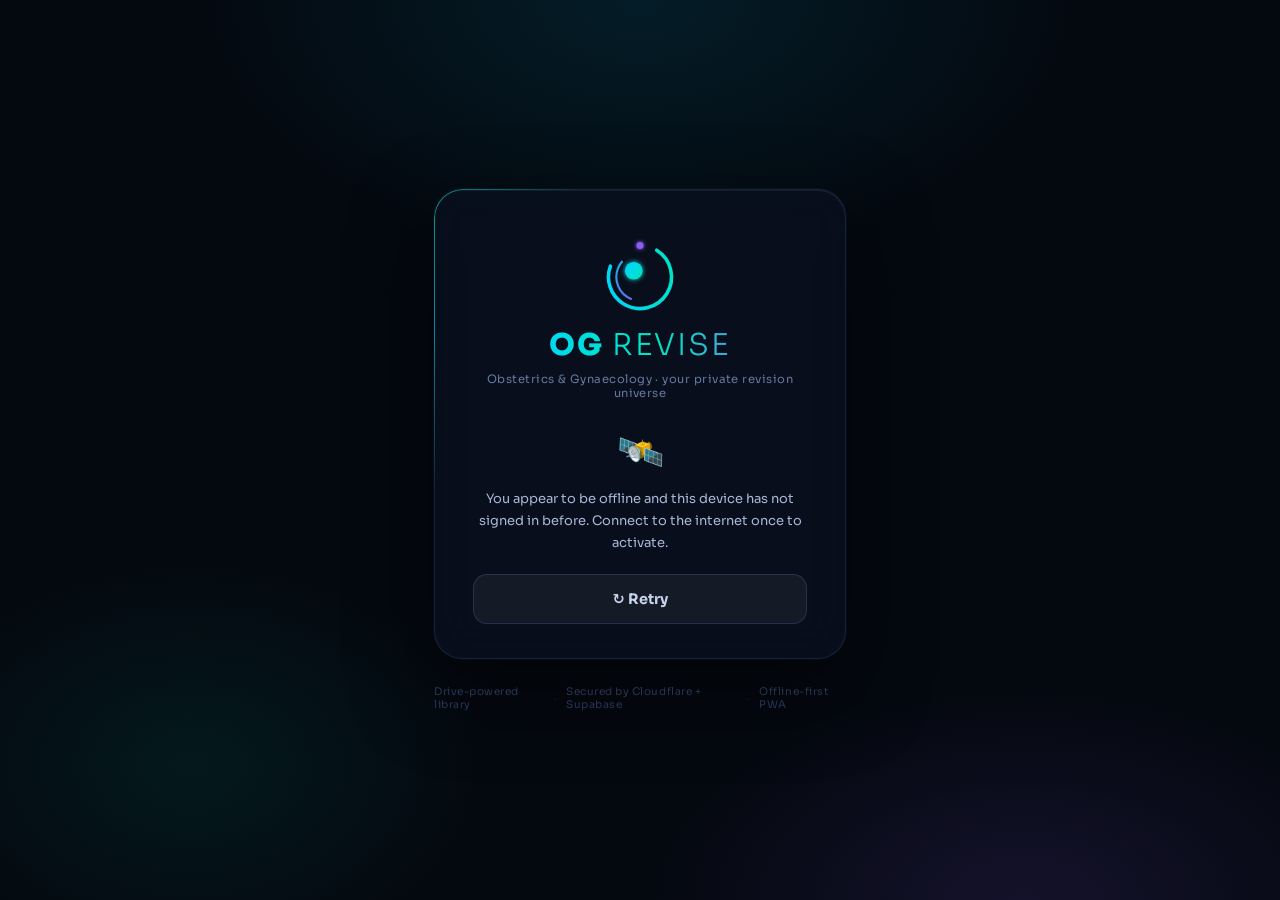
==== commit 5711fbd3: "Add files via upload" ====
--- a/index.html
+++ b/index.html
@@ -1036,6 +1036,8 @@
       oninput="doSearch(this.value)" onfocus="showSR()" autocomplete="off">
   </div>
   <div class="hdr-acts">
+    <!-- Command palette (Ctrl/Cmd+K) -->
+    <button id="hdr-pal-btn" title="Search & commands (Ctrl+K)" style="display:inline-flex;align-items:center;gap:5px;padding:7px 11px;border-radius:20px;border:1px solid rgba(120,160,255,0.25);background:rgba(120,160,255,0.06);color:var(--t2);font-size:12px;font-weight:600;font-family:var(--font);cursor:pointer;-webkit-tap-highlight-color:transparent;white-space:nowrap">⌕ <span class="palk">Ctrl K</span></button>
     <!-- Uploader Tools — opens the full uploader inside the app -->
     <button id="uploader-btn" onclick="openUploaderTools()" style="display:inline-flex;align-items:center;gap:5px;padding:7px 12px;border-radius:20px;border:1px solid rgba(245,158,11,0.4);background:rgba(245,158,11,0.1);color:var(--amber);font-size:12px;font-weight:600;font-family:var(--font);cursor:pointer;-webkit-tap-highlight-color:transparent;white-space:nowrap" title="Open the uploader tools">🛠 Uploader</button>
     <!-- Install to home screen — shown only when installable -->
@@ -1118,11 +1120,10 @@
     </div>
   </div>
 </div>
-  <!-- WELCOME -->
+  <!-- WELCOME → TODAY DASHBOARD (rendered live by og-next.js) -->
   <div id="welcome">
     <div class="w-badge">📚 MRCOG · MD OG · SLCOG Revision</div>
-    <h1 class="w-title">Your <span>OG Revise</span><br>Revision Library</h1>
-    <p class="w-sub">Browse Obstetrics, Gynaecology, Clinical Governance and TOG articles. Connect Google Drive to load infographics, documents and flashcards.</p>
+    <h1 class="w-title">Your <span>OG Revise</span><br>Revision Universe</h1>
     <!-- Cloud mode: private access + auto-linked Drive status (shown via og-modern.css when html.og-cloud) -->
     <div id="w-cloud-card">
       <div class="wcc-ico">🛡️</div>
@@ -1131,26 +1132,59 @@
         <div class="wcc-t2">Google Drive linked through your cloud broker — tokens renew silently, no more hourly reconnects.</div>
       </div>
     </div>
+
+    <!-- Hero actions -->
+    <div class="dash-actions">
+      <button class="dash-cta" id="dash-start">▶ Start today's review <span class="dash-chip" id="dash-due-chip">…</span></button>
+      <button class="dash-ghost" id="dash-resume" style="display:none">↺ <span id="dash-resume-name"></span></button>
+      <button class="dash-ghost" id="dash-random">🎲 Random topic</button>
+      <button class="dash-ghost" id="dash-pal">⌕ Search <kbd>Ctrl K</kbd></button>
+    </div>
+
+    <!-- Dashboard cards -->
+    <div class="dash-grid">
+      <div class="dash-card" id="dc-exam"></div>
+      <div class="dash-card" id="dc-streak">
+        <div class="dash-lbl"><span id="dash-streak-ico">🌱</span> Study streak</div>
+        <div class="dash-big" id="dash-streak-n">0</div>
+        <div class="dash-sub" id="dash-streak-sub">grade cards to grow your streak</div>
+      </div>
+      <div class="dash-card" id="dc-due">
+        <div class="dash-lbl">🃏 Flashcards</div>
+        <!-- Original stat row — same IDs the app has always written to -->
+        <div id="w-fc-stats" style="display:none;gap:10px;justify-content:flex-start;flex-wrap:wrap;margin-top:8px">
+          <div class="stat" style="background:rgba(244,63,94,0.08);border:1px solid rgba(244,63,94,0.2);cursor:pointer" onclick="switchTab('due')">
+            <div class="stat-n" id="w-fc-due" style="color:var(--rose)">0</div>
+            <div class="stat-l">Due Today</div>
+          </div>
+          <div class="stat" style="background:rgba(16,185,129,0.06);border:1px solid rgba(16,185,129,0.15)">
+            <div class="stat-n" id="w-fc-total" style="color:var(--green)">0</div>
+            <div class="stat-l">FC Cards</div>
+          </div>
+          <div class="stat" style="background:rgba(139,92,246,0.06);border:1px solid rgba(139,92,246,0.15)">
+            <div class="stat-n" id="w-fc-decks" style="color:var(--violet)">0</div>
+            <div class="stat-l">Decks</div>
+          </div>
+        </div>
+        <div class="dash-sub" id="dash-fc-hint" style="margin-top:8px">Deck stats appear after the first Drive sync.</div>
+      </div>
+      <div class="dash-card wide" id="dc-mastery">
+        <div class="dash-lbl">📈 Mastery by subject <span class="dash-lbl-hint">mastered · learning · new</span></div>
+        <div id="dash-mastery"></div>
+      </div>
+      <div class="dash-card wide" id="dc-heat">
+        <div class="dash-lbl">🗓 Review activity</div>
+        <div class="dash-heat-wrap"><div id="dash-heat-grid"></div></div>
+        <div class="dash-sub" id="dash-heat-sum"></div>
+      </div>
+    </div>
+
+    <!-- Library size -->
     <div class="w-stats">
       <div class="stat"><div class="stat-n">95</div><div class="stat-l">OBS</div></div>
       <div class="stat"><div class="stat-n">58</div><div class="stat-l">GYN</div></div>
       <div class="stat"><div class="stat-n">88</div><div class="stat-l">GOV</div></div>
       <div class="stat"><div class="stat-n" id="tog-stat">—</div><div class="stat-l">TOG</div></div>
-    </div>
-    <!-- Flashcard status row -->
-    <div id="w-fc-stats" style="display:none;gap:10px;margin-bottom:24px;justify-content:center;flex-wrap:wrap">
-      <div class="stat" style="background:rgba(244,63,94,0.08);border:1px solid rgba(244,63,94,0.2);cursor:pointer" onclick="switchTab('due')">
-        <div class="stat-n" id="w-fc-due" style="color:var(--rose)">0</div>
-        <div class="stat-l">Due Today</div>
-      </div>
-      <div class="stat" style="background:rgba(16,185,129,0.06);border:1px solid rgba(16,185,129,0.15)">
-        <div class="stat-n" id="w-fc-total" style="color:var(--green)">0</div>
-        <div class="stat-l">FC Cards</div>
-      </div>
-      <div class="stat" style="background:rgba(139,92,246,0.06);border:1px solid rgba(139,92,246,0.15)">
-        <div class="stat-n" id="w-fc-decks" style="color:var(--violet)">0</div>
-        <div class="stat-l">Decks</div>
-      </div>
     </div>
     <div class="setup-box">
       <div class="setup-title">⚡ Quick Setup (one-time)</div>
@@ -6323,7 +6357,7 @@
   if(S.token && S.folderId){
     try{
       const fid=await findFile(S.folderId,'OG-Revise-TopicSM2.json');
-      if(fid){ SPD.fileId=fid; const r=await gf(`https://www.googleapis.com/drive/v3/files/${fid}?alt=media`); const d=await r.json(); SPD.items=d.items||{}; if(d.aliases && typeof d.aliases==='object'){ TOPIC_ALIASES=Object.assign({}, d.aliases, TOPIC_ALIASES); try{ localStorage.setItem('og_topic_aliases', JSON.stringify(TOPIC_ALIASES)); }catch(e){} } localStorage.setItem('og_topicsm2',JSON.stringify({items:SPD.items})); }
+      if(fid){ SPD.fileId=fid; const r=await gf(`https://www.googleapis.com/drive/v3/files/${fid}?alt=media`); const d=await r.json(); SPD.items=d.items||{}; if(d.aliases && typeof d.aliases==='object'){ TOPIC_ALIASES=Object.assign({}, d.aliases, TOPIC_ALIASES); try{ localStorage.setItem('og_topic_aliases', JSON.stringify(TOPIC_ALIASES)); }catch(e){} } if(d.activity && typeof window.ogNextMergeActivity==='function'){ try{ ogNextMergeActivity(d.activity); }catch(e){} } localStorage.setItem('og_topicsm2',JSON.stringify({items:SPD.items})); }
     }catch(e){}
   }
   return SPD;
@@ -6331,7 +6365,7 @@
 async function spdSave(){
   localStorage.setItem('og_topicsm2',JSON.stringify({items:SPD.items}));
   if(!S.token||!S.folderId) return;
-  const body=JSON.stringify({items:SPD.items, aliases:(typeof TOPIC_ALIASES==='object'?TOPIC_ALIASES:{}), updated:Date.now()},null,2);
+  const body=JSON.stringify({items:SPD.items, aliases:(typeof TOPIC_ALIASES==='object'?TOPIC_ALIASES:{}), activity:(typeof window.ogNextActivity==='function'?ogNextActivity():undefined), updated:Date.now()},null,2);
   try{
     if(SPD.fileId){
       await fetch(`https://www.googleapis.com/upload/drive/v3/files/${SPD.fileId}?uploadType=media`,{method:'PATCH',headers:{Authorization:`Bearer ${S.token}`,'Content-Type':'application/json'},body});
@@ -10331,5 +10365,9 @@
   <div id="es-body" style="flex:1;overflow-y:auto;padding:18px 20px;max-width:900px;margin:0 auto;width:100%"></div>
 </div>
 
+<!-- Next layer: Today dashboard, activity heatmap, command palette,
+     view transitions, haptics. Progressive enhancement — the app runs
+     unchanged if this file is missing. -->
+<script src="og-next.js"></script>
 </body>
 </html>
--- a/og-modern.css
+++ b/og-modern.css
@@ -109,3 +109,113 @@
 
 /* ── toast: glass ────────────────────────────────────────────────── */
 #toast{backdrop-filter:blur(12px);-webkit-backdrop-filter:blur(12px)}
+
+/* ═══════════════════════════════════════════════════════════════════
+   NEXT LAYER — Today dashboard · heatmap · command palette · view
+   transitions (companion styles for og-next.js)
+   ═══════════════════════════════════════════════════════════════════ */
+
+/* ── hero actions ── */
+.dash-actions{display:flex;gap:10px;justify-content:center;flex-wrap:wrap;margin:6px 0 22px}
+.dash-cta{display:inline-flex;align-items:center;gap:9px;padding:13px 22px;border:none;border-radius:16px;
+  font-family:var(--font);font-size:14px;font-weight:800;cursor:pointer;color:#04121d;
+  background:linear-gradient(93deg,var(--cyan),var(--teal));
+  box-shadow:0 10px 30px rgba(0,212,255,0.25);transition:transform .16s,box-shadow .2s,filter .2s;
+  -webkit-tap-highlight-color:transparent}
+.dash-cta:hover{transform:translateY(-2px);filter:brightness(1.07);box-shadow:0 14px 38px rgba(0,212,255,0.38)}
+.dash-cta:active{transform:scale(0.98)}
+.dash-cta.sm{padding:9px 16px;font-size:12.5px;border-radius:11px;flex:1}
+.dash-chip{background:rgba(4,18,29,0.25);border-radius:20px;padding:3px 10px;font-size:11px;font-family:var(--mono);font-weight:700}
+.dash-ghost{display:inline-flex;align-items:center;gap:7px;padding:12px 16px;border-radius:16px;cursor:pointer;
+  font-family:var(--font);font-size:13px;font-weight:600;color:var(--t2);
+  background:rgba(255,255,255,0.04);border:1px solid rgba(120,160,255,0.16);
+  transition:all .16s;-webkit-tap-highlight-color:transparent}
+.dash-ghost:hover{background:rgba(255,255,255,0.08);border-color:rgba(0,212,255,0.35);color:var(--t1)}
+.dash-ghost kbd{font-family:var(--mono);font-size:10px;background:var(--bg-4);border-radius:5px;padding:2px 6px;color:var(--t3)}
+
+/* ── dashboard grid ── */
+.dash-grid{display:grid;grid-template-columns:repeat(auto-fit,minmax(240px,1fr));gap:14px;
+  width:100%;max-width:880px;margin:0 auto 26px;text-align:left}
+.dash-card{position:relative;background:rgba(13,21,41,0.7);border:1px solid rgba(120,160,255,0.12);
+  border-radius:20px;padding:18px 20px;backdrop-filter:blur(10px);-webkit-backdrop-filter:blur(10px);
+  transition:transform .22s cubic-bezier(.34,1.56,.64,1),border-color .22s,box-shadow .25s}
+.dash-card:hover{transform:translateY(-3px);border-color:rgba(0,212,255,0.28);box-shadow:0 16px 40px rgba(0,0,0,0.35)}
+.dash-card.wide{grid-column:1 / -1}
+.dash-lbl{font-size:11px;font-weight:800;letter-spacing:0.1em;text-transform:uppercase;color:var(--t3);
+  display:flex;align-items:center;gap:6px}
+.dash-lbl-hint{margin-left:auto;font-weight:500;text-transform:none;letter-spacing:0;font-size:10px;color:var(--t4)}
+.dash-big{font-size:44px;font-weight:800;font-family:var(--mono);margin:8px 0 2px;line-height:1;
+  background:linear-gradient(92deg,var(--cyan),var(--teal));
+  -webkit-background-clip:text;background-clip:text;-webkit-text-fill-color:transparent}
+.dash-sub{font-size:11.5px;color:var(--t3);line-height:1.6}
+.dash-edit{position:absolute;top:12px;right:14px;background:none;border:none;color:var(--t4);
+  font-size:13px;cursor:pointer;padding:4px;border-radius:8px;transition:color .15s}
+.dash-edit:hover{color:var(--cyan)}
+.dash-input{width:100%;box-sizing:border-box;background:var(--bg-0);border:1.5px solid var(--bg-4);
+  border-radius:11px;padding:10px 12px;color:var(--t1);font-family:var(--font);font-size:13px;
+  outline:none;margin-top:9px;transition:border-color .2s;color-scheme:dark}
+.dash-input:focus{border-color:var(--cyan)}
+/* exam urgency tones */
+.dash-card.exam-warm .dash-big{background:linear-gradient(92deg,var(--amber),#fbbf24);
+  -webkit-background-clip:text;background-clip:text}
+.dash-card.exam-hot{border-color:rgba(244,63,94,0.35)}
+.dash-card.exam-hot .dash-big{background:linear-gradient(92deg,var(--rose),#fb7185);
+  -webkit-background-clip:text;background-clip:text}
+.dash-card.exam-hot .dash-lbl{color:var(--rose)}
+
+/* ── mastery bars ── */
+.mast-row{display:flex;align-items:center;gap:12px;margin-top:12px}
+.mast-tag{width:38px;font-size:10.5px;font-weight:800;font-family:var(--mono);color:var(--t3);letter-spacing:0.06em}
+.mast-bar{flex:1;height:10px;border-radius:6px;background:rgba(255,255,255,0.06);overflow:hidden;display:flex}
+.mast-bar i{display:block;height:100%;transition:width .8s cubic-bezier(.22,1,.36,1)}
+.mast-bar i.m{background:linear-gradient(90deg,var(--teal),var(--green))}
+.mast-bar i.l{background:linear-gradient(90deg,rgba(245,158,11,0.85),rgba(245,158,11,0.5))}
+.mast-pct{width:42px;text-align:right;font-size:12px;font-weight:700;font-family:var(--mono);color:var(--teal)}
+
+/* ── activity heatmap ── */
+.dash-heat-wrap{overflow-x:auto;padding:10px 0 6px;-webkit-overflow-scrolling:touch}
+#dash-heat-grid{display:grid;grid-auto-flow:column;grid-template-rows:repeat(7,11px);
+  grid-auto-columns:11px;gap:3px;width:max-content}
+#dash-heat-grid i{border-radius:3px;background:rgba(255,255,255,0.05)}
+#dash-heat-grid i[data-l="1"]{background:rgba(0,212,255,0.25)}
+#dash-heat-grid i[data-l="2"]{background:rgba(0,212,255,0.45)}
+#dash-heat-grid i[data-l="3"]{background:rgba(0,229,192,0.7)}
+#dash-heat-grid i[data-l="4"]{background:var(--teal);box-shadow:0 0 6px rgba(0,229,192,0.5)}
+
+/* ── command palette ── */
+#og-pal{position:fixed;inset:0;z-index:9000;display:none}
+#og-pal.on{display:block}
+#og-pal .pal-back{position:absolute;inset:0;background:rgba(2,5,10,0.6);backdrop-filter:blur(6px);-webkit-backdrop-filter:blur(6px)}
+#og-pal .pal-box{position:relative;margin:12vh auto 0;width:min(560px,92vw);border-radius:20px;overflow:hidden;
+  background:rgba(10,17,33,0.92);border:1px solid rgba(120,160,255,0.2);
+  box-shadow:0 40px 100px rgba(0,0,0,0.6),0 0 0 1px rgba(0,212,255,0.06)}
+.pal-inrow{display:flex;align-items:center;gap:10px;padding:15px 18px;border-bottom:1px solid rgba(120,160,255,0.1)}
+.pal-glass{color:var(--cyan);font-size:16px}
+#pal-in{flex:1;background:none;border:none;outline:none;color:var(--t1);font-family:var(--font);font-size:15px}
+#pal-in::placeholder{color:var(--t4)}
+#og-pal kbd{font-family:var(--mono);font-size:10px;background:var(--bg-4);border-radius:5px;padding:2px 7px;color:var(--t3)}
+#pal-list{max-height:46vh;overflow-y:auto;padding:8px}
+.pal-item{display:flex;align-items:center;gap:12px;padding:11px 13px;border-radius:12px;cursor:pointer;transition:background .1s}
+.pal-item.on{background:rgba(0,212,255,0.1)}
+.pal-ico{width:22px;text-align:center;font-size:14px;flex-shrink:0}
+.pal-nm{font-size:13.5px;font-weight:600;color:var(--t1);flex:1;overflow:hidden;text-overflow:ellipsis;white-space:nowrap}
+.pal-hint{font-size:10.5px;color:var(--t4);font-family:var(--mono);flex-shrink:0;max-width:38%;overflow:hidden;text-overflow:ellipsis;white-space:nowrap}
+.pal-none{padding:26px;text-align:center;color:var(--t3);font-size:13px}
+.pal-foot{display:flex;gap:16px;justify-content:center;padding:10px;border-top:1px solid rgba(120,160,255,0.08);
+  font-size:10px;color:var(--t4)}
+
+/* ── view transitions (whole-page cross-fade + lift) ── */
+@media (prefers-reduced-motion: no-preference){
+  ::view-transition-old(root){animation:ogvt-out .16s ease both}
+  ::view-transition-new(root){animation:ogvt-in .26s cubic-bezier(.22,1,.36,1) both}
+}
+@keyframes ogvt-out{to{opacity:0}}
+@keyframes ogvt-in{from{opacity:0;transform:translateY(10px) scale(0.995)}to{opacity:1;transform:none}}
+
+/* header palette button: icon-only on small screens */
+@media (max-width:768px){ #hdr-pal-btn .palk{display:none} }
+@media (max-width:640px){
+  .dash-grid{grid-template-columns:1fr}
+  .dash-actions{gap:8px}
+  .dash-cta{width:100%;justify-content:center}
+}
